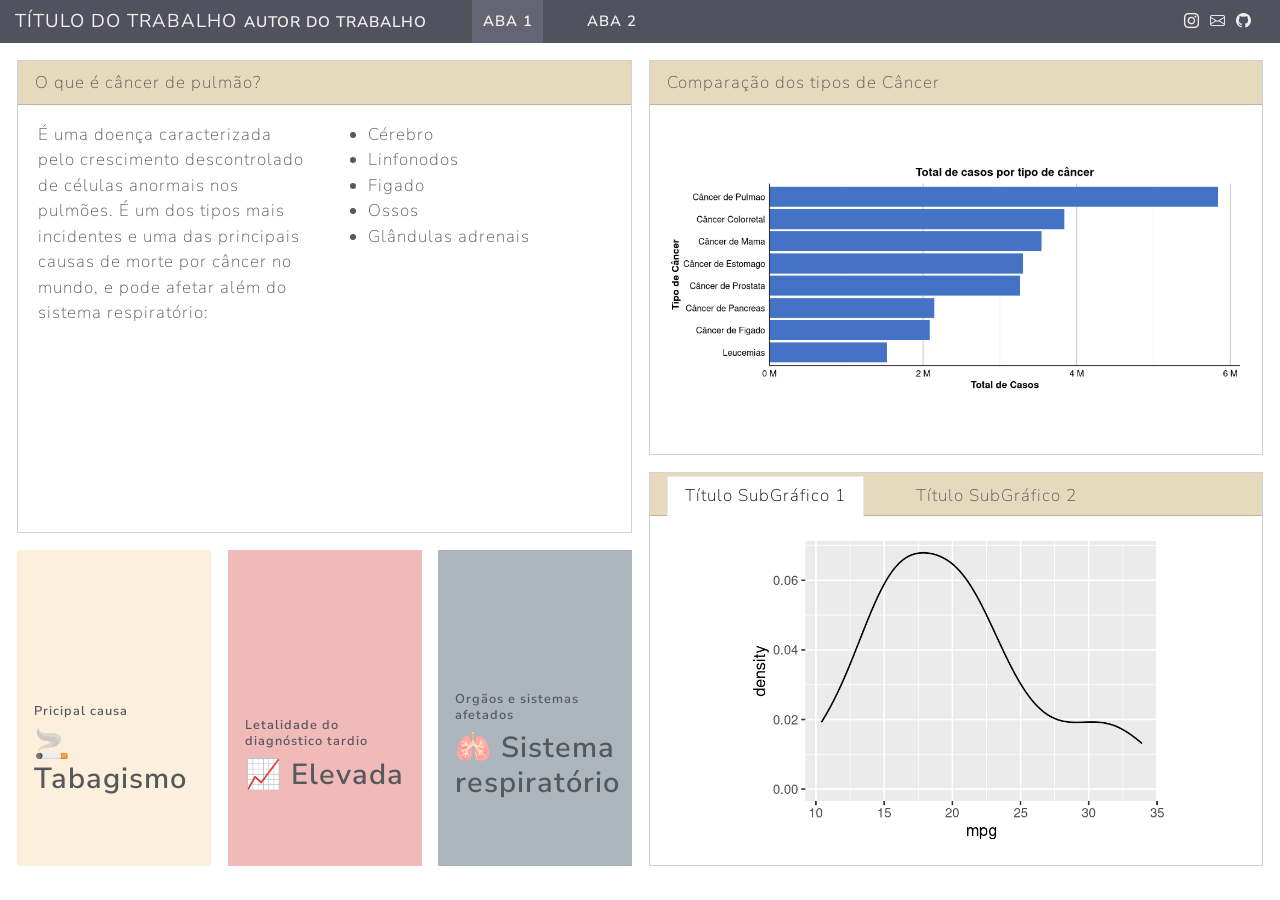
==== docs/Dashboard.html @ 7f53bde9 "new" ====
<!DOCTYPE html>
<html xmlns="http://www.w3.org/1999/xhtml" lang="en" xml:lang="en"><head>

<meta charset="utf-8">
<meta name="generator" content="quarto-1.8.26">

<meta name="viewport" content="width=device-width, initial-scale=1.0, user-scalable=yes">

<meta name="author" content="Autor do Trabalho">

<title>TÍTULO DO TRABALHO</title>
<style>
code{white-space: pre-wrap;}
span.smallcaps{font-variant: small-caps;}
div.columns{display: flex; gap: min(4vw, 1.5em);}
div.column{flex: auto; overflow-x: auto;}
div.hanging-indent{margin-left: 1.5em; text-indent: -1.5em;}
ul.task-list{list-style: none;}
ul.task-list li input[type="checkbox"] {
  width: 0.8em;
  margin: 0 0.8em 0.2em -1em; /* quarto-specific, see https://github.com/quarto-dev/quarto-cli/issues/4556 */ 
  vertical-align: middle;
}
</style>


<script src="Dashboard_files/libs/clipboard/clipboard.min.js"></script>
<script src="Dashboard_files/libs/quarto-html/quarto.js" type="module"></script>
<script src="Dashboard_files/libs/quarto-html/tabsets/tabsets.js" type="module"></script>
<script src="Dashboard_files/libs/quarto-html/axe/axe-check.js" type="module"></script>
<script src="Dashboard_files/libs/quarto-html/popper.min.js"></script>
<script src="Dashboard_files/libs/quarto-html/tippy.umd.min.js"></script>
<script src="Dashboard_files/libs/quarto-html/anchor.min.js"></script>
<link href="Dashboard_files/libs/quarto-html/tippy.css" rel="stylesheet">
<link href="Dashboard_files/libs/quarto-html/quarto-syntax-highlighting-587c61ba64f3a5504c4d52d930310e48.css" rel="stylesheet" class="quarto-color-scheme" id="quarto-text-highlighting-styles">
<link href="Dashboard_files/libs/quarto-html/quarto-syntax-highlighting-dark-b758ccaa5987ceb1b75504551e579abf.css" rel="stylesheet" class="quarto-color-scheme quarto-color-alternate" id="quarto-text-highlighting-styles">
<link href="Dashboard_files/libs/quarto-html/quarto-syntax-highlighting-587c61ba64f3a5504c4d52d930310e48.css" rel="stylesheet" class="quarto-color-scheme-extra" id="quarto-text-highlighting-styles">
<script src="Dashboard_files/libs/bootstrap/bootstrap.min.js"></script>
<link href="Dashboard_files/libs/bootstrap/bootstrap-icons.css" rel="stylesheet">
<link href="Dashboard_files/libs/bootstrap/bootstrap-d70d7eb7b8d989bee29fde8434beddd2.min.css" rel="stylesheet" append-hash="true" class="quarto-color-scheme" id="quarto-bootstrap" data-mode="light">
<link href="Dashboard_files/libs/bootstrap/bootstrap-dark-d70d7eb7b8d989bee29fde8434beddd2.min.css" rel="stylesheet" append-hash="true" class="quarto-color-scheme quarto-color-alternate" id="quarto-bootstrap" data-mode="light">
<link href="Dashboard_files/libs/bootstrap/bootstrap-d70d7eb7b8d989bee29fde8434beddd2.min.css" rel="stylesheet" append-hash="true" class="quarto-color-scheme-extra" id="quarto-bootstrap" data-mode="light">
<script src="Dashboard_files/libs/quarto-dashboard/quarto-dashboard.js"></script>
<script src="Dashboard_files/libs/quarto-dashboard/stickythead.js"></script>



<script src="Dashboard_files/libs/quarto-dashboard/web-components.js" type="module"></script>
<script src="Dashboard_files/libs/quarto-dashboard/components.js"></script>



<link rel="stylesheet" href="custom.css">
</head>

<body class="quarto-dashboard dashboard-fill dashboard-sidebar fullcontent quarto-light">

<header id="quarto-dashboard-header">
<nav class="navbar navbar-expand-md slim" data-bs-theme="dark">
  <div class="navbar-container container-fluid">
    <button class="navbar-toggler" type="button" data-bs-toggle="collapse" data-bs-target="#dashboard-collapse" aria-controls="dashboard-collapse" aria-expanded="false" aria-label="Toggle navigation">
      <span class="navbar-toggler-icon"></span>
    </button>    


    <div class="navbar-brand-container">


      <div class="navbar-title">
        <div class="navbar-title-text"><a href="#">TÍTULO DO TRABALHO</a></div>
        
        <div class="navbar-author">Autor do Trabalho</div>
      </div>
    </div>
<div id="dashboard-collapse" class="navbar-collapse collapse"><ul class="navbar-nav navbar-nav-scroll me-auto" role="tablist"><li class="nav-item" role="presentation"><a id="tab-aba-1" class="nav-link active" data-bs-toggle="tab" role="tab" data-bs-target="#aba-1" data-scrolling="false" href="#aba-1" aria-controls="aba-1" aria-selected="true"><span class="nav-link-text">ABA 1</span></a></li><li class="nav-item" role="presentation"><a id="tab-aba-2" class="nav-link" data-bs-toggle="tab" role="tab" data-bs-target="#aba-2" data-scrolling="false" href="#aba-2" aria-controls="aba-2" aria-selected="false"><span class="nav-link-text">ABA 2</span></a></li></ul><div class="quarto-dashboard-links"><a class="quarto-dashboard-link" href="https://instagram.com"><i class="bi bi-instagram"></i></a><a class="quarto-dashboard-link" href="mailto:guilhermev@id.uff.br"><i class="bi bi-envelope"></i></a><a class="quarto-dashboard-link" href="https://github.com/GuilhermeGETUFF"><i class="bi bi-github"></i></a></div></div></div>
</nav>
</header>
<div class="page-layout-custom quarto-dashboard-content bslib-gap-spacing html-fill-container bslib-page-fill quarto-dashboard-pages">  

<div class="bslib-grid-item html-fill-item tab-content bslib-grid" data-layout="fill" style="display: grid; grid-template-columns: minmax(3em, 1fr);
grid-auto-rows: minmax(0, 1fr);">
<div id="aba-1" class="dashboard-page tab-pane show active html-fill-item html-fill-container" data-orientation="columns" aria-labelledby="tab-aba-1">
<div class="html-fill-item html-fill-container bslib-grid" style="display: grid; grid-template-columns: minmax(3em, 50fr) minmax(3em, 50fr);
grid-auto-rows: minmax(0, 1fr);">
<div class="html-fill-item html-fill-container bslib-grid" style="display: grid; grid-template-rows: minmax(3em, 60fr) minmax(3em, 40fr); grid-auto-columns: minmax(0, 1fr);">
<div class="html-fill-item html-fill-container bslib-grid" style="display: grid; grid-template-columns: minmax(3em, 1fr);
grid-auto-rows: minmax(0, 1fr);">
<div class="card cell html-fill-item html-fill-container bslib-card" data-title="O que é câncer de pulmão?" data-bslib-card-init="" data-require-bs-caller="card()" data-full-screen="false">
<div class="card-header"><div class="card-title"><span style="display: inline">
O que é câncer de pulmão?
</span></div></div>
<div class="card-body html-fill-item html-fill-container">
<div class="cell quarto-layout-panel html-fill-item html-fill-container" title="O que é câncer de pulmão?" data-layout-ncol="2">
<div class="quarto-layout-row html-fill-item html-fill-container">
<div class="quarto-layout-cell html-fill-item html-fill-container" style="flex-basis: 50.0%;justify-content: flex-start;">
<p>É uma doença caracterizada pelo crescimento descontrolado de células anormais nos pulmões. É um dos tipos mais incidentes e uma das principais causas de morte por câncer no mundo, e pode afetar além do sistema respiratório:</p>
</div>
<div class="quarto-layout-cell html-fill-item html-fill-container" style="flex-basis: 50.0%;justify-content: flex-start;">
<ul>
<li>Cérebro</li>
<li>Linfonodos</li>
<li>Figado</li>
<li>Ossos</li>
<li>Glândulas adrenais</li>
</ul>
</div>
</div>
</div>
</div>
<bslib-tooltip placement="auto" bsoptions="[]" data-require-bs-version="5" data-require-bs-caller="tooltip()">
    <template>Expand</template>
    <span class="bslib-full-screen-enter badge rounded-pill">
        <svg xmlns="http://www.w3.org/2000/svg" viewbox="0 0 24 24" style="height:1em;width:1em;" aria-hidden="true" role="img"><path d="M20 5C20 4.4 19.6 4 19 4H13C12.4 4 12 3.6 12 3C12 2.4 12.4 2 13 2H21C21.6 2 22 2.4 22 3V11C22 11.6 21.6 12 21 12C20.4 12 20 11.6 20 11V5ZM4 19C4 19.6 4.4 20 5 20H11C11.6 20 12 20.4 12 21C12 21.6 11.6 22 11 22H3C2.4 22 2 21.6 2 21V13C2 12.4 2.4 12 3 12C3.6 12 4 12.4 4 13V19Z"></path></svg>
    </span>
</bslib-tooltip><script data-bslib-card-init="">bslib.Card.initializeAllCards();</script></div>
</div>
<div class="html-fill-item html-fill-container bslib-grid" style="display: grid; grid-template-columns: minmax(3em, 1fr) minmax(3em, 1fr) minmax(3em, 1fr);
grid-auto-rows: minmax(0, 1fr);">
<div class="card valuebox cell html-fill-item html-fill-container bslib-card bslib-value-box" data-bslib-card-init="" data-require-bs-caller="card()" style=" background: #fcefdc;">
<div class="card-body html-fill-item html-fill-container">
<div class="html-fill-item html-fill-container value-box-grid">
<div class="value-box-area">
<p class="value-box-title">
Pricipal causa
</p>
<p class="value-box-value">
🚬 Tabagismo
</p>
</div>
</div>
</div>
<script data-bslib-card-init="">bslib.Card.initializeAllCards();</script></div><div class="card valuebox cell html-fill-item html-fill-container bslib-card bslib-value-box" data-bslib-card-init="" data-require-bs-caller="card()" style=" background: #f0bab9;">
<div class="card-body html-fill-item html-fill-container">
<div class="html-fill-item html-fill-container value-box-grid">
<div class="value-box-area">
<p class="value-box-title">
Letalidade do diagnóstico tardio
</p>
<p class="value-box-value">
📈 Elevada
</p>
</div>
</div>
</div>
<script data-bslib-card-init="">bslib.Card.initializeAllCards();</script></div><div class="card valuebox cell html-fill-item html-fill-container bslib-card bslib-value-box" data-bslib-card-init="" data-require-bs-caller="card()" style=" background: #adb5bd;">
<div class="card-body html-fill-item html-fill-container">
<div class="html-fill-item html-fill-container value-box-grid">
<div class="value-box-area">
<p class="value-box-title">
Orgãos e sistemas afetados
</p>
<p class="value-box-value">
🫁 Sistema respiratório
</p>
</div>
</div>
</div>
<script data-bslib-card-init="">bslib.Card.initializeAllCards();</script></div>
</div>
</div><div class="html-fill-item html-fill-container bslib-grid" style="display: grid; grid-template-rows: minmax(3em, 50fr) minmax(3em, 50fr); grid-auto-columns: minmax(0, 1fr);">
<div class="html-fill-item html-fill-container bslib-grid" style="display: grid; grid-template-columns: minmax(3em, 1fr);
grid-auto-rows: minmax(0, 1fr);">
<div class="card cell html-fill-item html-fill-container bslib-card" data-title="Comparação dos tipos de Câncer" data-bslib-card-init="" data-require-bs-caller="card()" data-full-screen="false">
<div class="card-header"><div class="card-title"><span style="display: inline">
Comparação dos tipos de Câncer
</span></div></div>
<div class="card-body html-fill-item html-fill-container">
<div class="cell-output-display html-fill-item html-fill-container">
<img src="Dashboard_files/figure-html/unnamed-chunk-6-1.png" class="img-fluid quarto-figure quarto-figure-center quarto-dashboard-img-contain" style="width:100.0%">
</div>
</div>
<bslib-tooltip placement="auto" bsoptions="[]" data-require-bs-version="5" data-require-bs-caller="tooltip()">
    <template>Expand</template>
    <span class="bslib-full-screen-enter badge rounded-pill">
        <svg xmlns="http://www.w3.org/2000/svg" viewbox="0 0 24 24" style="height:1em;width:1em;" aria-hidden="true" role="img"><path d="M20 5C20 4.4 19.6 4 19 4H13C12.4 4 12 3.6 12 3C12 2.4 12.4 2 13 2H21C21.6 2 22 2.4 22 3V11C22 11.6 21.6 12 21 12C20.4 12 20 11.6 20 11V5ZM4 19C4 19.6 4.4 20 5 20H11C11.6 20 12 20.4 12 21C12 21.6 11.6 22 11 22H3C2.4 22 2 21.6 2 21V13C2 12.4 2.4 12 3 12C3.6 12 4 12.4 4 13V19Z"></path></svg>
    </span>
</bslib-tooltip><script data-bslib-card-init="">bslib.Card.initializeAllCards();</script></div>
</div>
<div class="card tabset html-fill-item html-fill-container bslib-card" data-bslib-card-init="" data-require-bs-caller="card()" data-full-screen="false">
<div class="card-header dashboard-card-no-title bslib-navs-card-title">

<ul class="nav nav-tabs card-header-tabs" role="tablist" data-tabsetid="card-tabset-6"><li class="nav-item" role="presentation"><a href="#card-tabset-6-1" role="tab" data-toggle="tab" data-bs-toggle="tab" data-value="Título SubGráfico 1" aria-selected="true" class="nav-link active">Título SubGráfico 1</a></li><li class="nav-item" role="presentation"><a href="#card-tabset-6-2" role="tab" data-toggle="tab" data-bs-toggle="tab" data-value="Título SubGráfico 2" aria-selected="false" class="nav-link">Título SubGráfico 2</a></li></ul></div>


<div class="tab-content html-fill-item html-fill-container" data-tabset-id="card-tabset-6"><div class="tab-pane active show html-fill-item html-fill-container" role="tabpanel" id="card-tabset-6-1"><div class="card-body html-fill-item html-fill-container" data-title="Título SubGráfico 1">
<div class="cell-output-display html-fill-item html-fill-container">
<img src="Dashboard_files/figure-html/unnamed-chunk-7-1.png" class="img-fluid quarto-dashboard-img-contain">
</div>
</div></div><div class="tab-pane html-fill-item html-fill-container" role="tabpanel" id="card-tabset-6-2"><div class="card-body html-fill-item html-fill-container" data-title="Título SubGráfico 2">
<div class="cell-output-display html-fill-item html-fill-container">
<img src="Dashboard_files/figure-html/unnamed-chunk-8-1.png" class="img-fluid quarto-dashboard-img-contain">
</div>
</div></div></div><bslib-tooltip placement="auto" bsoptions="[]" data-require-bs-version="5" data-require-bs-caller="tooltip()">
    <template>Expand</template>
    <span class="bslib-full-screen-enter badge rounded-pill">
        <svg xmlns="http://www.w3.org/2000/svg" viewbox="0 0 24 24" style="height:1em;width:1em;" aria-hidden="true" role="img"><path d="M20 5C20 4.4 19.6 4 19 4H13C12.4 4 12 3.6 12 3C12 2.4 12.4 2 13 2H21C21.6 2 22 2.4 22 3V11C22 11.6 21.6 12 21 12C20.4 12 20 11.6 20 11V5ZM4 19C4 19.6 4.4 20 5 20H11C11.6 20 12 20.4 12 21C12 21.6 11.6 22 11 22H3C2.4 22 2 21.6 2 21V13C2 12.4 2.4 12 3 12C3.6 12 4 12.4 4 13V19Z"></path></svg>
    </span>
</bslib-tooltip><script data-bslib-card-init="">bslib.Card.initializeAllCards();</script></div>
</div>
</div>
</div><div id="aba-2" class="dashboard-page tab-pane grid-skip html-fill-item html-fill-container dashboard-sidebar-container" data-orientation="columns" aria-labelledby="tab-aba-2">
<div class="bslib-sidebar-layout html-fill-item html-fill-container" data-bslib-sidebar-open="desktop" data-bslib-sidebar-init="true" style=" --bslib-sidebar-width: 30%" data-bslib-sidebar-border="false" data-bslib-sidebar-border-radius="false"><div class="main html-fill-container html-fill-item"><div class="sidebar-content html-fill-item html-fill-container">
<div class="html-fill-item html-fill-container bslib-grid" style="display: grid; grid-template-columns: minmax(3em, 35fr) minmax(3em, 35fr);
grid-auto-rows: minmax(0, 1fr);">
<div class="html-fill-item html-fill-container bslib-grid" style="display: grid; grid-template-rows: minmax(3em, 50fr) minmax(3em, 50fr); grid-auto-columns: minmax(0, 1fr);">
<div class="html-fill-item html-fill-container bslib-grid" style="display: grid; grid-template-columns: minmax(3em, 1fr);
grid-auto-rows: minmax(0, 1fr);">
<div class="card cell html-fill-item html-fill-container bslib-card" data-title="Título Gráfico 1" data-bslib-card-init="" data-require-bs-caller="card()" data-full-screen="false">
<div class="card-header"><div class="card-title html-fill-item html-fill-container"><span style="display: inline">
Título Gráfico 1
</span></div></div>
<div class="card-body html-fill-item html-fill-container">
<div class="cell-output-display html-fill-item html-fill-container">
<div class="shiny-plot-output html-fill-item html-fill-container" id="distPlot1" style="width:100%;height:400px;"></div>
</div>
</div>
<bslib-tooltip placement="auto" bsoptions="[]" data-require-bs-version="5" data-require-bs-caller="tooltip()">
    <template>Expand</template>
    <span class="bslib-full-screen-enter badge rounded-pill">
        <svg xmlns="http://www.w3.org/2000/svg" viewbox="0 0 24 24" style="height:1em;width:1em;" aria-hidden="true" role="img"><path d="M20 5C20 4.4 19.6 4 19 4H13C12.4 4 12 3.6 12 3C12 2.4 12.4 2 13 2H21C21.6 2 22 2.4 22 3V11C22 11.6 21.6 12 21 12C20.4 12 20 11.6 20 11V5ZM4 19C4 19.6 4.4 20 5 20H11C11.6 20 12 20.4 12 21C12 21.6 11.6 22 11 22H3C2.4 22 2 21.6 2 21V13C2 12.4 2.4 12 3 12C3.6 12 4 12.4 4 13V19Z"></path></svg>
    </span>
</bslib-tooltip><script data-bslib-card-init="">bslib.Card.initializeAllCards();</script></div>
</div>
<div class="html-fill-item html-fill-container bslib-grid" style="display: grid; grid-template-columns: minmax(3em, 1fr);
grid-auto-rows: minmax(0, 1fr);">
<div class="card cell html-fill-item html-fill-container bslib-card" data-title="Título Gráfico 2" data-bslib-card-init="" data-require-bs-caller="card()" data-full-screen="false">
<div class="card-header"><div class="card-title html-fill-item html-fill-container"><span style="display: inline">
Título Gráfico 2
</span></div></div>
<div class="card-body html-fill-item html-fill-container">
<div class="cell-output-display html-fill-item html-fill-container">
<div class="shiny-plot-output html-fill-item html-fill-container" id="distPlot2" style="width:100%;height:400px;"></div>
</div>
</div>
<bslib-tooltip placement="auto" bsoptions="[]" data-require-bs-version="5" data-require-bs-caller="tooltip()">
    <template>Expand</template>
    <span class="bslib-full-screen-enter badge rounded-pill">
        <svg xmlns="http://www.w3.org/2000/svg" viewbox="0 0 24 24" style="height:1em;width:1em;" aria-hidden="true" role="img"><path d="M20 5C20 4.4 19.6 4 19 4H13C12.4 4 12 3.6 12 3C12 2.4 12.4 2 13 2H21C21.6 2 22 2.4 22 3V11C22 11.6 21.6 12 21 12C20.4 12 20 11.6 20 11V5ZM4 19C4 19.6 4.4 20 5 20H11C11.6 20 12 20.4 12 21C12 21.6 11.6 22 11 22H3C2.4 22 2 21.6 2 21V13C2 12.4 2.4 12 3 12C3.6 12 4 12.4 4 13V19Z"></path></svg>
    </span>
</bslib-tooltip><script data-bslib-card-init="">bslib.Card.initializeAllCards();</script></div>
</div>
</div><div class="html-fill-item html-fill-container bslib-grid" style="display: grid; grid-template-rows: minmax(3em, 50fr) minmax(3em, 50fr); grid-auto-columns: minmax(0, 1fr);">
<div class="html-fill-item html-fill-container bslib-grid" style="display: grid; grid-template-columns: minmax(3em, 1fr);
grid-auto-rows: minmax(0, 1fr);">
<div class="card cell html-fill-item html-fill-container bslib-card" data-title="Título Gráfico 3" data-bslib-card-init="" data-require-bs-caller="card()" data-full-screen="false">
<div class="card-header"><div class="card-title html-fill-item html-fill-container"><span style="display: inline">
Título Gráfico 3
</span></div></div>
<div class="card-body html-fill-item html-fill-container">
<div class="cell-output-display html-fill-item html-fill-container">
<div class="shiny-plot-output html-fill-item html-fill-container" id="distPlot3" style="width:100%;height:400px;"></div>
</div>
</div>
<bslib-tooltip placement="auto" bsoptions="[]" data-require-bs-version="5" data-require-bs-caller="tooltip()">
    <template>Expand</template>
    <span class="bslib-full-screen-enter badge rounded-pill">
        <svg xmlns="http://www.w3.org/2000/svg" viewbox="0 0 24 24" style="height:1em;width:1em;" aria-hidden="true" role="img"><path d="M20 5C20 4.4 19.6 4 19 4H13C12.4 4 12 3.6 12 3C12 2.4 12.4 2 13 2H21C21.6 2 22 2.4 22 3V11C22 11.6 21.6 12 21 12C20.4 12 20 11.6 20 11V5ZM4 19C4 19.6 4.4 20 5 20H11C11.6 20 12 20.4 12 21C12 21.6 11.6 22 11 22H3C2.4 22 2 21.6 2 21V13C2 12.4 2.4 12 3 12C3.6 12 4 12.4 4 13V19Z"></path></svg>
    </span>
</bslib-tooltip><script data-bslib-card-init="">bslib.Card.initializeAllCards();</script></div>
</div>
<div class="html-fill-item html-fill-container bslib-grid" style="display: grid; grid-template-columns: minmax(3em, 1fr);
grid-auto-rows: minmax(0, 1fr);">
<div class="card cell html-fill-item html-fill-container bslib-card" data-title="Título Gráfico 4" data-bslib-card-init="" data-require-bs-caller="card()" data-full-screen="false">
<div class="card-header"><div class="card-title html-fill-item html-fill-container"><span style="display: inline">
Título Gráfico 4
</span></div></div>
<div class="card-body html-fill-item html-fill-container">
<div class="cell-output-display html-fill-item html-fill-container">
<div class="shiny-plot-output html-fill-item html-fill-container" id="distPlot4" style="width:100%;height:400px;"></div>
</div>
</div>
<bslib-tooltip placement="auto" bsoptions="[]" data-require-bs-version="5" data-require-bs-caller="tooltip()">
    <template>Expand</template>
    <span class="bslib-full-screen-enter badge rounded-pill">
        <svg xmlns="http://www.w3.org/2000/svg" viewbox="0 0 24 24" style="height:1em;width:1em;" aria-hidden="true" role="img"><path d="M20 5C20 4.4 19.6 4 19 4H13C12.4 4 12 3.6 12 3C12 2.4 12.4 2 13 2H21C21.6 2 22 2.4 22 3V11C22 11.6 21.6 12 21 12C20.4 12 20 11.6 20 11V5ZM4 19C4 19.6 4.4 20 5 20H11C11.6 20 12 20.4 12 21C12 21.6 11.6 22 11 22H3C2.4 22 2 21.6 2 21V13C2 12.4 2.4 12 3 12C3.6 12 4 12.4 4 13V19Z"></path></svg>
    </span>
</bslib-tooltip><script data-bslib-card-init="">bslib.Card.initializeAllCards();</script></div><div id="3ade8a4a-fb1d-4a6c-8409-ac45482d5fc9" class="hidden html-fill-item html-fill-container">

</div>
</div>
</div>
</div>
</div></div><aside id="bslib-sidebar-1" class="sidebar html-fill-container html-fill-item"><div class="html-fill-item html-fill-container">
<section id="escolha-os-parâmetros">
<div class="h3">
ESCOLHA

OS

PARÂMETROS
</div>
<div class="cell-output-display">
<div class="form-group shiny-input-container no-baseline">
<label class="control-label" id="barras-label" for="barras">Número de Barras do Histograma:</label>
<input class="js-range-slider" id="barras" data-skin="shiny" data-min="1" data-max="50" data-from="30" data-step="1" data-grid="true" data-grid-num="9.8" data-grid-snap="false" data-prettify-separator="," data-prettify-enabled="true" data-keyboard="true" data-data-type="number">
</div>
</div>
<div class="cell-output-display">
<div class="form-group shiny-input-container no-baseline">
<label class="control-label" id="alpha-label" for="alpha">Transparência da Densidade:</label>
<input class="js-range-slider" id="alpha" data-skin="shiny" data-min="0" data-max="1" data-from="0.8" data-step="0.1" data-grid="true" data-grid-num="10" data-grid-snap="false" data-prettify-separator="," data-prettify-enabled="true" data-keyboard="true" data-data-type="number">
</div>
</div>
<div class="cell-output-display no-overflow-x">
<div class="form-group shiny-input-container">
<label class="control-label" id="corBox-label" for="corBox">Cor do Boxplot:</label>
<div>
<select id="corBox" class="shiny-input-select"><option value="darkgray" selected="">darkgray</option>
<option value="steelblue">steelblue</option>
<option value="tomato">tomato</option>
<option value="forestgreen">forestgreen</option></select>
<script type="application/json" data-for="corBox" data-nonempty="">{"plugins":["selectize-plugin-a11y"]}</script>
</div>
</div>
</div>
<div class="cell-output-display">
<div class="form-group shiny-input-container">
<label class="control-label" id="sizeponto-label" for="sizeponto">Tamanho do Ponto :</label>
<input id="sizeponto" type="number" class="shiny-input-number form-control" value="2" data-update-on="change" min="1" max="5">
</div>
</div>
</section>
</div></aside>
<button class="collapse-toggle" type="button" title="Toggle sidebar" aria-expanded="true" aria-controls="bslib-sidebar-1">
    <svg xmlns="http://www.w3.org/2000/svg" viewbox="0 0 16 16" class="bi bi-chevron-left collapse-icon" style="fill:currentColor;" aria-hidden="true" role="img">
      <path fill-rule="evenodd" d="M11.354 1.646a.5.5 0 0 1 0 .708L5.707 8l5.647 5.646a.5.5 0 0 1-.708.708l-6-6a.5.5 0 0 1 0-.708l6-6a.5.5 0 0 1 .708 0z"></path>
    </svg>
</button>
<script data-bslib-sidebar-init="">
bslib.Sidebar.initCollapsibleAll()
</script>
</div>
</div>
</div>
<p>
<script type="application/shiny-prerendered" data-context="server-start">
# O comando context: setup é importantíssimo para que
# todos os pacotes funcionem perfeitamente no código todo
library(ggplot2)
library(shiny)
library(readxl)
library(dplyr)
library(scales)

dados <- read_excel("/home/aluno/Documentos/agatha - projeto 2/Projeto-II/docs/MortalidadeCancer.xlsx")

</script>
 
<script type="application/shiny-prerendered" data-context="server">
# Histograma
output$distPlot1 <- renderPlot({
  ggplot(faithful, aes(x = waiting)) +
    geom_histogram(
      bins = input$barras) +
    labs(x = "Waiting time (minutes)",
      y = "Frequência") 
})
# Densidade
output$distPlot2 <- renderPlot({
  ggplot(faithful, aes(x = waiting)) +
    geom_density(fill = "lightblue",
                 alpha = input$alpha) +
    labs(x = "Waiting time (minutes)",
      y = "Densidade") 
})
# Boxplot
output$distPlot3 <- renderPlot({
  ggplot(faithful, aes(y = waiting)) +
    geom_boxplot(fill = input$corBox) +
    labs(title = "Boxplot",
      y = "Waiting time (minutes)") 
})
# Dispersão
output$distPlot4 <- renderPlot({
  ggplot(faithful, aes(x = eruptions, y = waiting)) +
    geom_point( size= input$sizeponto  ) +
    labs(x = "Eruptions (minutes)",
      y = "Waiting time (minutes)") 
})
</script>
 
<script type="application/shiny-prerendered" data-context="server-extras">
ojs_define <- function(..., .session = shiny::getDefaultReactiveDomain()) {
  quos <- rlang::enquos(...)
  vars <- rlang::list2(...)
  nm <- names(vars)
  if (is.null(nm)) {
    nm <- rep_len("", length(vars))
  }
  mapply(
    function(q, nm, val) {
      # Infer name, if possible
      if (nm == "") {
        tryCatch(
          {
            nm <- rlang::as_name(q)
          },
          error = function(e) {
            code <- paste(collapse = "\n", deparse(rlang::f_rhs(q)))
            stop(
              "ojs_define() could not create a name for the argument: ",
              code
            )
          }
        )
      }
      .session$output[[nm]] <- val
      outputOptions(.session$output, nm, suspendWhenHidden = FALSE)
      .session$sendCustomMessage("ojs-export", list(name = nm))
      NULL
    },
    quos,
    nm,
    vars,
    SIMPLIFY = FALSE,
    USE.NAMES = FALSE
  )
  invisible()
}
</script>
</p>
<!--html_preserve-->
<script type="application/shiny-prerendered" data-context="dependencies">
{"type":"list","attributes":{},"value":[{"type":"list","attributes":{"names":{"type":"character","attributes":{},"value":["name","version","src","meta","script","stylesheet","head","attachment","package","all_files","pkgVersion"]},"class":{"type":"character","attributes":{},"value":["html_dependency"]}},"value":[{"type":"character","attributes":{},"value":["ionrangeslider-javascript"]},{"type":"character","attributes":{},"value":["2.3.1"]},{"type":"list","attributes":{"names":{"type":"character","attributes":{},"value":["file"]}},"value":[{"type":"character","attributes":{},"value":["www/shared/ionrangeslider"]}]},{"type":"NULL"},{"type":"character","attributes":{},"value":["js/ion.rangeSlider.min.js"]},{"type":"NULL"},{"type":"NULL"},{"type":"NULL"},{"type":"character","attributes":{},"value":["shiny"]},{"type":"logical","attributes":{},"value":[true]},{"type":"character","attributes":{},"value":["1.11.1"]}]},{"type":"list","attributes":{"names":{"type":"character","attributes":{},"value":["name","version","src","meta","script","stylesheet","head","attachment","package","all_files","pkgVersion"]},"class":{"type":"character","attributes":{},"value":["html_dependency"]}},"value":[{"type":"character","attributes":{},"value":["strftime"]},{"type":"character","attributes":{},"value":["0.9.2"]},{"type":"list","attributes":{"names":{"type":"character","attributes":{},"value":["file"]}},"value":[{"type":"character","attributes":{},"value":["www/shared/strftime"]}]},{"type":"NULL"},{"type":"character","attributes":{},"value":["strftime-min.js"]},{"type":"NULL"},{"type":"NULL"},{"type":"NULL"},{"type":"character","attributes":{},"value":["shiny"]},{"type":"logical","attributes":{},"value":[true]},{"type":"character","attributes":{},"value":["1.11.1"]}]},{"type":"list","attributes":{"names":{"type":"character","attributes":{},"value":["name","version","src","meta","script","stylesheet","head","attachment","package","all_files","pkgVersion"]},"class":{"type":"character","attributes":{},"value":["html_dependency"]}},"value":[{"type":"character","attributes":{},"value":["ionrangeslider-css"]},{"type":"character","attributes":{},"value":["2.3.1"]},{"type":"list","attributes":{"names":{"type":"character","attributes":{},"value":["file"]}},"value":[{"type":"character","attributes":{},"value":["www/shared/ionrangeslider"]}]},{"type":"NULL"},{"type":"NULL"},{"type":"character","attributes":{},"value":["css/ion.rangeSlider.css"]},{"type":"NULL"},{"type":"NULL"},{"type":"character","attributes":{},"value":["shiny"]},{"type":"logical","attributes":{},"value":[true]},{"type":"character","attributes":{},"value":["1.11.1"]}]},{"type":"list","attributes":{"names":{"type":"character","attributes":{},"value":["name","version","src","meta","script","stylesheet","head","attachment","package","all_files","pkgVersion"]},"class":{"type":"character","attributes":{},"value":["html_dependency"]}},"value":[{"type":"character","attributes":{},"value":["ionrangeslider-javascript"]},{"type":"character","attributes":{},"value":["2.3.1"]},{"type":"list","attributes":{"names":{"type":"character","attributes":{},"value":["file"]}},"value":[{"type":"character","attributes":{},"value":["www/shared/ionrangeslider"]}]},{"type":"NULL"},{"type":"character","attributes":{},"value":["js/ion.rangeSlider.min.js"]},{"type":"NULL"},{"type":"NULL"},{"type":"NULL"},{"type":"character","attributes":{},"value":["shiny"]},{"type":"logical","attributes":{},"value":[true]},{"type":"character","attributes":{},"value":["1.11.1"]}]},{"type":"list","attributes":{"names":{"type":"character","attributes":{},"value":["name","version","src","meta","script","stylesheet","head","attachment","package","all_files","pkgVersion"]},"class":{"type":"character","attributes":{},"value":["html_dependency"]}},"value":[{"type":"character","attributes":{},"value":["strftime"]},{"type":"character","attributes":{},"value":["0.9.2"]},{"type":"list","attributes":{"names":{"type":"character","attributes":{},"value":["file"]}},"value":[{"type":"character","attributes":{},"value":["www/shared/strftime"]}]},{"type":"NULL"},{"type":"character","attributes":{},"value":["strftime-min.js"]},{"type":"NULL"},{"type":"NULL"},{"type":"NULL"},{"type":"character","attributes":{},"value":["shiny"]},{"type":"logical","attributes":{},"value":[true]},{"type":"character","attributes":{},"value":["1.11.1"]}]},{"type":"list","attributes":{"names":{"type":"character","attributes":{},"value":["name","version","src","meta","script","stylesheet","head","attachment","package","all_files","pkgVersion"]},"class":{"type":"character","attributes":{},"value":["html_dependency"]}},"value":[{"type":"character","attributes":{},"value":["ionrangeslider-css"]},{"type":"character","attributes":{},"value":["2.3.1"]},{"type":"list","attributes":{"names":{"type":"character","attributes":{},"value":["file"]}},"value":[{"type":"character","attributes":{},"value":["www/shared/ionrangeslider"]}]},{"type":"NULL"},{"type":"NULL"},{"type":"character","attributes":{},"value":["css/ion.rangeSlider.css"]},{"type":"NULL"},{"type":"NULL"},{"type":"character","attributes":{},"value":["shiny"]},{"type":"logical","attributes":{},"value":[true]},{"type":"character","attributes":{},"value":["1.11.1"]}]},{"type":"list","attributes":{"names":{"type":"character","attributes":{},"value":["name","version","src","meta","script","stylesheet","head","attachment","package","all_files","pkgVersion"]},"class":{"type":"character","attributes":{},"value":["html_dependency"]}},"value":[{"type":"character","attributes":{},"value":["selectize"]},{"type":"character","attributes":{},"value":["0.15.2"]},{"type":"list","attributes":{"names":{"type":"character","attributes":{},"value":["file"]}},"value":[{"type":"character","attributes":{},"value":["www/shared/selectize"]}]},{"type":"NULL"},{"type":"character","attributes":{},"value":["js/selectize.min.js","accessibility/js/selectize-plugin-a11y.min.js"]},{"type":"character","attributes":{},"value":["css/selectize.bootstrap3.css"]},{"type":"NULL"},{"type":"NULL"},{"type":"character","attributes":{},"value":["shiny"]},{"type":"logical","attributes":{},"value":[true]},{"type":"character","attributes":{},"value":["1.11.1"]}]},{"type":"list","attributes":{"names":{"type":"character","attributes":{},"value":["name","version","src","meta","script","stylesheet","head","attachment","package","all_files","pkgVersion"]},"class":{"type":"character","attributes":{},"value":["html_dependency"]}},"value":[{"type":"character","attributes":{},"value":["htmltools-fill"]},{"type":"character","attributes":{},"value":["0.5.8.1"]},{"type":"list","attributes":{"names":{"type":"character","attributes":{},"value":["file"]}},"value":[{"type":"character","attributes":{},"value":["fill"]}]},{"type":"NULL"},{"type":"NULL"},{"type":"character","attributes":{},"value":["fill.css"]},{"type":"NULL"},{"type":"NULL"},{"type":"character","attributes":{},"value":["htmltools"]},{"type":"logical","attributes":{},"value":[true]},{"type":"character","attributes":{},"value":["0.5.8.1"]}]},{"type":"list","attributes":{"names":{"type":"character","attributes":{},"value":["name","version","src","meta","script","stylesheet","head","attachment","package","all_files","pkgVersion"]},"class":{"type":"character","attributes":{},"value":["html_dependency"]}},"value":[{"type":"character","attributes":{},"value":["htmltools-fill"]},{"type":"character","attributes":{},"value":["0.5.8.1"]},{"type":"list","attributes":{"names":{"type":"character","attributes":{},"value":["file"]}},"value":[{"type":"character","attributes":{},"value":["fill"]}]},{"type":"NULL"},{"type":"NULL"},{"type":"character","attributes":{},"value":["fill.css"]},{"type":"NULL"},{"type":"NULL"},{"type":"character","attributes":{},"value":["htmltools"]},{"type":"logical","attributes":{},"value":[true]},{"type":"character","attributes":{},"value":["0.5.8.1"]}]},{"type":"list","attributes":{"names":{"type":"character","attributes":{},"value":["name","version","src","meta","script","stylesheet","head","attachment","package","all_files","pkgVersion"]},"class":{"type":"character","attributes":{},"value":["html_dependency"]}},"value":[{"type":"character","attributes":{},"value":["htmltools-fill"]},{"type":"character","attributes":{},"value":["0.5.8.1"]},{"type":"list","attributes":{"names":{"type":"character","attributes":{},"value":["file"]}},"value":[{"type":"character","attributes":{},"value":["fill"]}]},{"type":"NULL"},{"type":"NULL"},{"type":"character","attributes":{},"value":["fill.css"]},{"type":"NULL"},{"type":"NULL"},{"type":"character","attributes":{},"value":["htmltools"]},{"type":"logical","attributes":{},"value":[true]},{"type":"character","attributes":{},"value":["0.5.8.1"]}]},{"type":"list","attributes":{"names":{"type":"character","attributes":{},"value":["name","version","src","meta","script","stylesheet","head","attachment","package","all_files","pkgVersion"]},"class":{"type":"character","attributes":{},"value":["html_dependency"]}},"value":[{"type":"character","attributes":{},"value":["htmltools-fill"]},{"type":"character","attributes":{},"value":["0.5.8.1"]},{"type":"list","attributes":{"names":{"type":"character","attributes":{},"value":["file"]}},"value":[{"type":"character","attributes":{},"value":["fill"]}]},{"type":"NULL"},{"type":"NULL"},{"type":"character","attributes":{},"value":["fill.css"]},{"type":"NULL"},{"type":"NULL"},{"type":"character","attributes":{},"value":["htmltools"]},{"type":"logical","attributes":{},"value":[true]},{"type":"character","attributes":{},"value":["0.5.8.1"]}]}]}
</script>
<!--/html_preserve-->
<!--html_preserve-->
<script type="application/shiny-prerendered" data-context="execution_dependencies">
{"type":"list","attributes":{"names":{"type":"character","attributes":{},"value":["packages"]}},"value":[{"type":"list","attributes":{"names":{"type":"character","attributes":{},"value":["packages","version"]},"class":{"type":"character","attributes":{},"value":["data.frame"]},"row.names":{"type":"integer","attributes":{},"value":[1,2,3,4,5,6,7,8,9,10,11,12,13,14,15,16,17,18,19,20,21,22,23,24,25,26,27,28,29,30,31,32,33,34,35,36,37,38,39,40,41,42,43,44,45,46,47,48,49,50,51,52,53,54,55,56,57,58,59,60]}},"value":[{"type":"character","attributes":{},"value":["base","bslib","cachem","cellranger","cli","compiler","datasets","dichromat","digest","dplyr","evaluate","fansi","farver","fastmap","generics","ggplot2","glue","graphics","grDevices","grid","gtable","htmltools","htmlwidgets","httpuv","jquerylib","jsonlite","knitr","labeling","later","lifecycle","magrittr","memoise","methods","mime","otel","pillar","pkgconfig","promises","R6","RColorBrewer","Rcpp","readxl","rlang","rmarkdown","rstudioapi","S7","sass","scales","shiny","stats","tibble","tidyselect","tools","utf8","utils","vctrs","withr","xfun","xtable","yaml"]},{"type":"character","attributes":{},"value":["4.5.1","0.9.0","1.1.0","1.1.0","3.6.5","4.5.1","4.5.1","2.0-0.1","0.6.34","1.2.0","0.23","1.0.6","2.1.2","1.2.0","0.1.3","4.0.1","1.8.0","4.5.1","4.5.1","4.5.1","0.3.6","0.5.8.1","1.6.4","1.6.14","0.1.4","1.8.8","1.45","0.4.3","1.3.2","1.0.5","2.0.4","2.0.1","4.5.1","0.12","0.2.0","1.9.0","2.0.3","1.5.0","2.6.1","1.1-3","1.1.0","1.4.5","1.1.7","2.25","0.15.0","0.2.1","0.4.10","1.4.0","1.11.1","4.5.1","3.2.1","1.2.1","4.5.1","1.2.4","4.5.1","0.7.2","3.0.2","0.53","1.8-4","2.3.8"]}]}]}
</script>
<!--/html_preserve-->


<script id="quarto-html-after-body" type="application/javascript">
  window.document.addEventListener("DOMContentLoaded", function (event) {
    const icon = "";
    const anchorJS = new window.AnchorJS();
    anchorJS.options = {
      placement: 'right',
      icon: icon
    };
    anchorJS.add('.anchored');
    const isCodeAnnotation = (el) => {
      for (const clz of el.classList) {
        if (clz.startsWith('code-annotation-')) {                     
          return true;
        }
      }
      return false;
    }
    const onCopySuccess = function(e) {
      // button target
      const button = e.trigger;
      // don't keep focus
      button.blur();
      // flash "checked"
      button.classList.add('code-copy-button-checked');
      var currentTitle = button.getAttribute("title");
      button.setAttribute("title", "Copied!");
      let tooltip;
      if (window.bootstrap) {
        button.setAttribute("data-bs-toggle", "tooltip");
        button.setAttribute("data-bs-placement", "left");
        button.setAttribute("data-bs-title", "Copied!");
        tooltip = new bootstrap.Tooltip(button, 
          { trigger: "manual", 
            customClass: "code-copy-button-tooltip",
            offset: [0, -8]});
        tooltip.show();    
      }
      setTimeout(function() {
        if (tooltip) {
          tooltip.hide();
          button.removeAttribute("data-bs-title");
          button.removeAttribute("data-bs-toggle");
          button.removeAttribute("data-bs-placement");
        }
        button.setAttribute("title", currentTitle);
        button.classList.remove('code-copy-button-checked');
      }, 1000);
      // clear code selection
      e.clearSelection();
    }
    const getTextToCopy = function(trigger) {
      const outerScaffold = trigger.parentElement.cloneNode(true);
      const codeEl = outerScaffold.querySelector('code');
      for (const childEl of codeEl.children) {
        if (isCodeAnnotation(childEl)) {
          childEl.remove();
        }
      }
      return codeEl.innerText;
    }
    const clipboard = new window.ClipboardJS('.code-copy-button:not([data-in-quarto-modal])', {
      text: getTextToCopy
    });
    clipboard.on('success', onCopySuccess);
    if (window.document.getElementById('quarto-embedded-source-code-modal')) {
      const clipboardModal = new window.ClipboardJS('.code-copy-button[data-in-quarto-modal]', {
        text: getTextToCopy,
        container: window.document.getElementById('quarto-embedded-source-code-modal')
      });
      clipboardModal.on('success', onCopySuccess);
    }
      var localhostRegex = new RegExp(/^(?:http|https):\/\/localhost\:?[0-9]*\//);
      var mailtoRegex = new RegExp(/^mailto:/);
        var filterRegex = new RegExp('/' + window.location.host + '/');
      var isInternal = (href) => {
          return filterRegex.test(href) || localhostRegex.test(href) || mailtoRegex.test(href);
      }
      // Inspect non-navigation links and adorn them if external
     var links = window.document.querySelectorAll('a[href]:not(.nav-link):not(.navbar-brand):not(.toc-action):not(.sidebar-link):not(.sidebar-item-toggle):not(.pagination-link):not(.no-external):not([aria-hidden]):not(.dropdown-item):not(.quarto-navigation-tool):not(.about-link)');
      for (var i=0; i<links.length; i++) {
        const link = links[i];
        if (!isInternal(link.href)) {
          // undo the damage that might have been done by quarto-nav.js in the case of
          // links that we want to consider external
          if (link.dataset.originalHref !== undefined) {
            link.href = link.dataset.originalHref;
          }
        }
      }
    function tippyHover(el, contentFn, onTriggerFn, onUntriggerFn) {
      const config = {
        allowHTML: true,
        maxWidth: 500,
        delay: 100,
        arrow: false,
        appendTo: function(el) {
            return el.parentElement;
        },
        interactive: true,
        interactiveBorder: 10,
        theme: 'quarto',
        placement: 'bottom-start',
      };
      if (contentFn) {
        config.content = contentFn;
      }
      if (onTriggerFn) {
        config.onTrigger = onTriggerFn;
      }
      if (onUntriggerFn) {
        config.onUntrigger = onUntriggerFn;
      }
      window.tippy(el, config); 
    }
    const noterefs = window.document.querySelectorAll('a[role="doc-noteref"]');
    for (var i=0; i<noterefs.length; i++) {
      const ref = noterefs[i];
      tippyHover(ref, function() {
        // use id or data attribute instead here
        let href = ref.getAttribute('data-footnote-href') || ref.getAttribute('href');
        try { href = new URL(href).hash; } catch {}
        const id = href.replace(/^#\/?/, "");
        const note = window.document.getElementById(id);
        if (note) {
          return note.innerHTML;
        } else {
          return "";
        }
      });
    }
    const xrefs = window.document.querySelectorAll('a.quarto-xref');
    const processXRef = (id, note) => {
      // Strip column container classes
      const stripColumnClz = (el) => {
        el.classList.remove("page-full", "page-columns");
        if (el.children) {
          for (const child of el.children) {
            stripColumnClz(child);
          }
        }
      }
      stripColumnClz(note)
      if (id === null || id.startsWith('sec-')) {
        // Special case sections, only their first couple elements
        const container = document.createElement("div");
        if (note.children && note.children.length > 2) {
          container.appendChild(note.children[0].cloneNode(true));
          for (let i = 1; i < note.children.length; i++) {
            const child = note.children[i];
            if (child.tagName === "P" && child.innerText === "") {
              continue;
            } else {
              container.appendChild(child.cloneNode(true));
              break;
            }
          }
          if (window.Quarto?.typesetMath) {
            window.Quarto.typesetMath(container);
          }
          return container.innerHTML
        } else {
          if (window.Quarto?.typesetMath) {
            window.Quarto.typesetMath(note);
          }
          return note.innerHTML;
        }
      } else {
        // Remove any anchor links if they are present
        const anchorLink = note.querySelector('a.anchorjs-link');
        if (anchorLink) {
          anchorLink.remove();
        }
        if (window.Quarto?.typesetMath) {
          window.Quarto.typesetMath(note);
        }
        if (note.classList.contains("callout")) {
          return note.outerHTML;
        } else {
          return note.innerHTML;
        }
      }
    }
    for (var i=0; i<xrefs.length; i++) {
      const xref = xrefs[i];
      tippyHover(xref, undefined, function(instance) {
        instance.disable();
        let url = xref.getAttribute('href');
        let hash = undefined; 
        if (url.startsWith('#')) {
          hash = url;
        } else {
          try { hash = new URL(url).hash; } catch {}
        }
        if (hash) {
          const id = hash.replace(/^#\/?/, "");
          const note = window.document.getElementById(id);
          if (note !== null) {
            try {
              const html = processXRef(id, note.cloneNode(true));
              instance.setContent(html);
            } finally {
              instance.enable();
              instance.show();
            }
          } else {
            // See if we can fetch this
            fetch(url.split('#')[0])
            .then(res => res.text())
            .then(html => {
              const parser = new DOMParser();
              const htmlDoc = parser.parseFromString(html, "text/html");
              const note = htmlDoc.getElementById(id);
              if (note !== null) {
                const html = processXRef(id, note);
                instance.setContent(html);
              } 
            }).finally(() => {
              instance.enable();
              instance.show();
            });
          }
        } else {
          // See if we can fetch a full url (with no hash to target)
          // This is a special case and we should probably do some content thinning / targeting
          fetch(url)
          .then(res => res.text())
          .then(html => {
            const parser = new DOMParser();
            const htmlDoc = parser.parseFromString(html, "text/html");
            const note = htmlDoc.querySelector('main.content');
            if (note !== null) {
              // This should only happen for chapter cross references
              // (since there is no id in the URL)
              // remove the first header
              if (note.children.length > 0 && note.children[0].tagName === "HEADER") {
                note.children[0].remove();
              }
              const html = processXRef(null, note);
              instance.setContent(html);
            } 
          }).finally(() => {
            instance.enable();
            instance.show();
          });
        }
      }, function(instance) {
      });
    }
        let selectedAnnoteEl;
        const selectorForAnnotation = ( cell, annotation) => {
          let cellAttr = 'data-code-cell="' + cell + '"';
          let lineAttr = 'data-code-annotation="' +  annotation + '"';
          const selector = 'span[' + cellAttr + '][' + lineAttr + ']';
          return selector;
        }
        const selectCodeLines = (annoteEl) => {
          const doc = window.document;
          const targetCell = annoteEl.getAttribute("data-target-cell");
          const targetAnnotation = annoteEl.getAttribute("data-target-annotation");
          const annoteSpan = window.document.querySelector(selectorForAnnotation(targetCell, targetAnnotation));
          const lines = annoteSpan.getAttribute("data-code-lines").split(",");
          const lineIds = lines.map((line) => {
            return targetCell + "-" + line;
          })
          let top = null;
          let height = null;
          let parent = null;
          if (lineIds.length > 0) {
              //compute the position of the single el (top and bottom and make a div)
              const el = window.document.getElementById(lineIds[0]);
              top = el.offsetTop;
              height = el.offsetHeight;
              parent = el.parentElement.parentElement;
            if (lineIds.length > 1) {
              const lastEl = window.document.getElementById(lineIds[lineIds.length - 1]);
              const bottom = lastEl.offsetTop + lastEl.offsetHeight;
              height = bottom - top;
            }
            if (top !== null && height !== null && parent !== null) {
              // cook up a div (if necessary) and position it 
              let div = window.document.getElementById("code-annotation-line-highlight");
              if (div === null) {
                div = window.document.createElement("div");
                div.setAttribute("id", "code-annotation-line-highlight");
                div.style.position = 'absolute';
                parent.appendChild(div);
              }
              div.style.top = top - 2 + "px";
              div.style.height = height + 4 + "px";
              div.style.left = 0;
              let gutterDiv = window.document.getElementById("code-annotation-line-highlight-gutter");
              if (gutterDiv === null) {
                gutterDiv = window.document.createElement("div");
                gutterDiv.setAttribute("id", "code-annotation-line-highlight-gutter");
                gutterDiv.style.position = 'absolute';
                const codeCell = window.document.getElementById(targetCell);
                const gutter = codeCell.querySelector('.code-annotation-gutter');
                gutter.appendChild(gutterDiv);
              }
              gutterDiv.style.top = top - 2 + "px";
              gutterDiv.style.height = height + 4 + "px";
            }
            selectedAnnoteEl = annoteEl;
          }
        };
        const unselectCodeLines = () => {
          const elementsIds = ["code-annotation-line-highlight", "code-annotation-line-highlight-gutter"];
          elementsIds.forEach((elId) => {
            const div = window.document.getElementById(elId);
            if (div) {
              div.remove();
            }
          });
          selectedAnnoteEl = undefined;
        };
          // Handle positioning of the toggle
      window.addEventListener(
        "resize",
        throttle(() => {
          elRect = undefined;
          if (selectedAnnoteEl) {
            selectCodeLines(selectedAnnoteEl);
          }
        }, 10)
      );
      function throttle(fn, ms) {
      let throttle = false;
      let timer;
        return (...args) => {
          if(!throttle) { // first call gets through
              fn.apply(this, args);
              throttle = true;
          } else { // all the others get throttled
              if(timer) clearTimeout(timer); // cancel #2
              timer = setTimeout(() => {
                fn.apply(this, args);
                timer = throttle = false;
              }, ms);
          }
        };
      }
        // Attach click handler to the DT
        const annoteDls = window.document.querySelectorAll('dt[data-target-cell]');
        for (const annoteDlNode of annoteDls) {
          annoteDlNode.addEventListener('click', (event) => {
            const clickedEl = event.target;
            if (clickedEl !== selectedAnnoteEl) {
              unselectCodeLines();
              const activeEl = window.document.querySelector('dt[data-target-cell].code-annotation-active');
              if (activeEl) {
                activeEl.classList.remove('code-annotation-active');
              }
              selectCodeLines(clickedEl);
              clickedEl.classList.add('code-annotation-active');
            } else {
              // Unselect the line
              unselectCodeLines();
              clickedEl.classList.remove('code-annotation-active');
            }
          });
        }
    const findCites = (el) => {
      const parentEl = el.parentElement;
      if (parentEl) {
        const cites = parentEl.dataset.cites;
        if (cites) {
          return {
            el,
            cites: cites.split(' ')
          };
        } else {
          return findCites(el.parentElement)
        }
      } else {
        return undefined;
      }
    };
    var bibliorefs = window.document.querySelectorAll('a[role="doc-biblioref"]');
    for (var i=0; i<bibliorefs.length; i++) {
      const ref = bibliorefs[i];
      const citeInfo = findCites(ref);
      if (citeInfo) {
        tippyHover(citeInfo.el, function() {
          var popup = window.document.createElement('div');
          citeInfo.cites.forEach(function(cite) {
            var citeDiv = window.document.createElement('div');
            citeDiv.classList.add('hanging-indent');
            citeDiv.classList.add('csl-entry');
            var biblioDiv = window.document.getElementById('ref-' + cite);
            if (biblioDiv) {
              citeDiv.innerHTML = biblioDiv.innerHTML;
            }
            popup.appendChild(citeDiv);
          });
          return popup.innerHTML;
        });
      }
    }
  });
  </script>
</div> <!-- /container fluid -->

<script type="application/javascript">
window.document.addEventListener("DOMContentLoaded", function (_event) {
  if (window.bslib.Card) {
    window.bslib.Card.initializeAllCards();
  }
}); 
</script>
  



</body></html>
---- docs/Dashboard_files/libs/quarto-html/tippy.css ----
.tippy-box[data-animation=fade][data-state=hidden]{opacity:0}[data-tippy-root]{max-width:calc(100vw - 10px)}.tippy-box{position:relative;background-color:#333;color:#fff;border-radius:4px;font-size:14px;line-height:1.4;white-space:normal;outline:0;transition-property:transform,visibility,opacity}.tippy-box[data-placement^=top]>.tippy-arrow{bottom:0}.tippy-box[data-placement^=top]>.tippy-arrow:before{bottom:-7px;left:0;border-width:8px 8px 0;border-top-color:initial;transform-origin:center top}.tippy-box[data-placement^=bottom]>.tippy-arrow{top:0}.tippy-box[data-placement^=bottom]>.tippy-arrow:before{top:-7px;left:0;border-width:0 8px 8px;border-bottom-color:initial;transform-origin:center bottom}.tippy-box[data-placement^=left]>.tippy-arrow{right:0}.tippy-box[data-placement^=left]>.tippy-arrow:before{border-width:8px 0 8px 8px;border-left-color:initial;right:-7px;transform-origin:center left}.tippy-box[data-placement^=right]>.tippy-arrow{left:0}.tippy-box[data-placement^=right]>.tippy-arrow:before{left:-7px;border-width:8px 8px 8px 0;border-right-color:initial;transform-origin:center right}.tippy-box[data-inertia][data-state=visible]{transition-timing-function:cubic-bezier(.54,1.5,.38,1.11)}.tippy-arrow{width:16px;height:16px;color:#333}.tippy-arrow:before{content:"";position:absolute;border-color:transparent;border-style:solid}.tippy-content{position:relative;padding:5px 9px;z-index:1}
---- docs/Dashboard_files/libs/quarto-html/quarto-syntax-highlighting-587c61ba64f3a5504c4d52d930310e48.css ----
/* quarto syntax highlight colors */
:root {
  --quarto-hl-ot-color: #003B4F;
  --quarto-hl-at-color: #657422;
  --quarto-hl-ss-color: #20794D;
  --quarto-hl-an-color: #5E5E5E;
  --quarto-hl-fu-color: #4758AB;
  --quarto-hl-st-color: #20794D;
  --quarto-hl-cf-color: #003B4F;
  --quarto-hl-op-color: #5E5E5E;
  --quarto-hl-er-color: #AD0000;
  --quarto-hl-bn-color: #AD0000;
  --quarto-hl-al-color: #AD0000;
  --quarto-hl-va-color: #111111;
  --quarto-hl-bu-color: inherit;
  --quarto-hl-ex-color: inherit;
  --quarto-hl-pp-color: #AD0000;
  --quarto-hl-in-color: #5E5E5E;
  --quarto-hl-vs-color: #20794D;
  --quarto-hl-wa-color: #5E5E5E;
  --quarto-hl-do-color: #5E5E5E;
  --quarto-hl-im-color: #00769E;
  --quarto-hl-ch-color: #20794D;
  --quarto-hl-dt-color: #AD0000;
  --quarto-hl-fl-color: #AD0000;
  --quarto-hl-co-color: #5E5E5E;
  --quarto-hl-cv-color: #5E5E5E;
  --quarto-hl-cn-color: #8f5902;
  --quarto-hl-sc-color: #5E5E5E;
  --quarto-hl-dv-color: #AD0000;
  --quarto-hl-kw-color: #003B4F;
}

/* other quarto variables */
:root {
  --quarto-font-monospace: SFMono-Regular, Menlo, Monaco, Consolas, "Liberation Mono", "Courier New", monospace;
}

/* syntax highlight based on Pandoc's rules */
pre > code.sourceCode > span {
  color: #003B4F;
}

code.sourceCode > span {
  color: #003B4F;
}

div.sourceCode,
div.sourceCode pre.sourceCode {
  color: #003B4F;
}

/* Normal */
code span {
  color: #003B4F;
}

/* Alert */
code span.al {
  color: #AD0000;
  font-style: inherit;
}

/* Annotation */
code span.an {
  color: #5E5E5E;
  font-style: inherit;
}

/* Attribute */
code span.at {
  color: #657422;
  font-style: inherit;
}

/* BaseN */
code span.bn {
  color: #AD0000;
  font-style: inherit;
}

/* BuiltIn */
code span.bu {
  font-style: inherit;
}

/* ControlFlow */
code span.cf {
  color: #003B4F;
  font-weight: bold;
  font-style: inherit;
}

/* Char */
code span.ch {
  color: #20794D;
  font-style: inherit;
}

/* Constant */
code span.cn {
  color: #8f5902;
  font-style: inherit;
}

/* Comment */
code span.co {
  color: #5E5E5E;
  font-style: inherit;
}

/* CommentVar */
code span.cv {
  color: #5E5E5E;
  font-style: italic;
}

/* Documentation */
code span.do {
  color: #5E5E5E;
  font-style: italic;
}

/* DataType */
code span.dt {
  color: #AD0000;
  font-style: inherit;
}

/* DecVal */
code span.dv {
  color: #AD0000;
  font-style: inherit;
}

/* Error */
code span.er {
  color: #AD0000;
  font-style: inherit;
}

/* Extension */
code span.ex {
  font-style: inherit;
}

/* Float */
code span.fl {
  color: #AD0000;
  font-style: inherit;
}

/* Function */
code span.fu {
  color: #4758AB;
  font-style: inherit;
}

/* Import */
code span.im {
  color: #00769E;
  font-style: inherit;
}

/* Information */
code span.in {
  color: #5E5E5E;
  font-style: inherit;
}

/* Keyword */
code span.kw {
  color: #003B4F;
  font-weight: bold;
  font-style: inherit;
}

/* Operator */
code span.op {
  color: #5E5E5E;
  font-style: inherit;
}

/* Other */
code span.ot {
  color: #003B4F;
  font-style: inherit;
}

/* Preprocessor */
code span.pp {
  color: #AD0000;
  font-style: inherit;
}

/* SpecialChar */
code span.sc {
  color: #5E5E5E;
  font-style: inherit;
}

/* SpecialString */
code span.ss {
  color: #20794D;
  font-style: inherit;
}

/* String */
code span.st {
  color: #20794D;
  font-style: inherit;
}

/* Variable */
code span.va {
  color: #111111;
  font-style: inherit;
}

/* VerbatimString */
code span.vs {
  color: #20794D;
  font-style: inherit;
}

/* Warning */
code span.wa {
  color: #5E5E5E;
  font-style: italic;
}

.prevent-inlining {
  content: "</";
}

/*# sourceMappingURL=2dce1cc6c82594539e1579de68416b47.css.map */
---- docs/Dashboard_files/libs/quarto-html/quarto-syntax-highlighting-dark-b758ccaa5987ceb1b75504551e579abf.css ----
/* quarto syntax highlight colors */
:root {
  --quarto-hl-al-color: #f07178;
  --quarto-hl-an-color: #d4d0ab;
  --quarto-hl-at-color: #00e0e0;
  --quarto-hl-bn-color: #d4d0ab;
  --quarto-hl-bu-color: #abe338;
  --quarto-hl-ch-color: #abe338;
  --quarto-hl-co-color: #f8f8f2;
  --quarto-hl-cv-color: #ffd700;
  --quarto-hl-cn-color: #ffd700;
  --quarto-hl-cf-color: #ffa07a;
  --quarto-hl-dt-color: #ffa07a;
  --quarto-hl-dv-color: #d4d0ab;
  --quarto-hl-do-color: #f8f8f2;
  --quarto-hl-er-color: #f07178;
  --quarto-hl-ex-color: #00e0e0;
  --quarto-hl-fl-color: #d4d0ab;
  --quarto-hl-fu-color: #ffa07a;
  --quarto-hl-im-color: #abe338;
  --quarto-hl-in-color: #d4d0ab;
  --quarto-hl-kw-color: #ffa07a;
  --quarto-hl-op-color: #ffa07a;
  --quarto-hl-ot-color: #00e0e0;
  --quarto-hl-pp-color: #dcc6e0;
  --quarto-hl-re-color: #00e0e0;
  --quarto-hl-sc-color: #abe338;
  --quarto-hl-ss-color: #abe338;
  --quarto-hl-st-color: #abe338;
  --quarto-hl-va-color: #00e0e0;
  --quarto-hl-vs-color: #abe338;
  --quarto-hl-wa-color: #dcc6e0;
}

/* other quarto variables */
:root {
  --quarto-font-monospace: SFMono-Regular, Menlo, Monaco, Consolas, "Liberation Mono", "Courier New", monospace;
}

/* syntax highlight based on Pandoc's rules */
pre > code.sourceCode > span {
  color: #f8f8f2;
}

code.sourceCode > span {
  color: #f8f8f2;
}

div.sourceCode,
div.sourceCode pre.sourceCode {
  color: #f8f8f2;
}

/* Normal */
code span {
  color: #f8f8f2;
}

/* Alert */
code span.al {
  color: #f07178;
}

/* Annotation */
code span.an {
  color: #d4d0ab;
}

/* Attribute */
code span.at {
  color: #00e0e0;
}

/* BaseN */
code span.bn {
  color: #d4d0ab;
}

/* BuiltIn */
code span.bu {
  color: #abe338;
}

/* ControlFlow */
code span.cf {
  font-weight: bold;
  color: #ffa07a;
}

/* Char */
code span.ch {
  color: #abe338;
}

/* Constant */
code span.cn {
  color: #ffd700;
}

/* Comment */
code span.co {
  font-style: italic;
  color: #f8f8f2;
}

/* CommentVar */
code span.cv {
  color: #ffd700;
}

/* Documentation */
code span.do {
  color: #f8f8f2;
}

/* DataType */
code span.dt {
  color: #ffa07a;
}

/* DecVal */
code span.dv {
  color: #d4d0ab;
}

/* Error */
code span.er {
  color: #f07178;
  text-decoration: underline;
}

/* Extension */
code span.ex {
  font-weight: bold;
  color: #00e0e0;
}

/* Float */
code span.fl {
  color: #d4d0ab;
}

/* Function */
code span.fu {
  color: #ffa07a;
}

/* Import */
code span.im {
  color: #abe338;
}

/* Information */
code span.in {
  color: #d4d0ab;
}

/* Keyword */
code span.kw {
  font-weight: bold;
  color: #ffa07a;
}

/* Operator */
code span.op {
  color: #ffa07a;
}

/* Other */
code span.ot {
  color: #00e0e0;
}

/* Preprocessor */
code span.pp {
  color: #dcc6e0;
}

/* RegionMarker */
code span.re {
  background-color: #f8f8f2;
  color: #00e0e0;
}

/* SpecialChar */
code span.sc {
  color: #abe338;
}

/* SpecialString */
code span.ss {
  color: #abe338;
}

/* String */
code span.st {
  color: #abe338;
}

/* Variable */
code span.va {
  color: #00e0e0;
}

/* VerbatimString */
code span.vs {
  color: #abe338;
}

/* Warning */
code span.wa {
  color: #dcc6e0;
}

.prevent-inlining {
  content: "</";
}

/*# sourceMappingURL=6c091f0476edacc1e88d089996040f32.css.map */
---- docs/Dashboard_files/libs/quarto-html/quarto-syntax-highlighting-587c61ba64f3a5504c4d52d930310e48.css ----
/* quarto syntax highlight colors */
:root {
  --quarto-hl-ot-color: #003B4F;
  --quarto-hl-at-color: #657422;
  --quarto-hl-ss-color: #20794D;
  --quarto-hl-an-color: #5E5E5E;
  --quarto-hl-fu-color: #4758AB;
  --quarto-hl-st-color: #20794D;
  --quarto-hl-cf-color: #003B4F;
  --quarto-hl-op-color: #5E5E5E;
  --quarto-hl-er-color: #AD0000;
  --quarto-hl-bn-color: #AD0000;
  --quarto-hl-al-color: #AD0000;
  --quarto-hl-va-color: #111111;
  --quarto-hl-bu-color: inherit;
  --quarto-hl-ex-color: inherit;
  --quarto-hl-pp-color: #AD0000;
  --quarto-hl-in-color: #5E5E5E;
  --quarto-hl-vs-color: #20794D;
  --quarto-hl-wa-color: #5E5E5E;
  --quarto-hl-do-color: #5E5E5E;
  --quarto-hl-im-color: #00769E;
  --quarto-hl-ch-color: #20794D;
  --quarto-hl-dt-color: #AD0000;
  --quarto-hl-fl-color: #AD0000;
  --quarto-hl-co-color: #5E5E5E;
  --quarto-hl-cv-color: #5E5E5E;
  --quarto-hl-cn-color: #8f5902;
  --quarto-hl-sc-color: #5E5E5E;
  --quarto-hl-dv-color: #AD0000;
  --quarto-hl-kw-color: #003B4F;
}

/* other quarto variables */
:root {
  --quarto-font-monospace: SFMono-Regular, Menlo, Monaco, Consolas, "Liberation Mono", "Courier New", monospace;
}

/* syntax highlight based on Pandoc's rules */
pre > code.sourceCode > span {
  color: #003B4F;
}

code.sourceCode > span {
  color: #003B4F;
}

div.sourceCode,
div.sourceCode pre.sourceCode {
  color: #003B4F;
}

/* Normal */
code span {
  color: #003B4F;
}

/* Alert */
code span.al {
  color: #AD0000;
  font-style: inherit;
}

/* Annotation */
code span.an {
  color: #5E5E5E;
  font-style: inherit;
}

/* Attribute */
code span.at {
  color: #657422;
  font-style: inherit;
}

/* BaseN */
code span.bn {
  color: #AD0000;
  font-style: inherit;
}

/* BuiltIn */
code span.bu {
  font-style: inherit;
}

/* ControlFlow */
code span.cf {
  color: #003B4F;
  font-weight: bold;
  font-style: inherit;
}

/* Char */
code span.ch {
  color: #20794D;
  font-style: inherit;
}

/* Constant */
code span.cn {
  color: #8f5902;
  font-style: inherit;
}

/* Comment */
code span.co {
  color: #5E5E5E;
  font-style: inherit;
}

/* CommentVar */
code span.cv {
  color: #5E5E5E;
  font-style: italic;
}

/* Documentation */
code span.do {
  color: #5E5E5E;
  font-style: italic;
}

/* DataType */
code span.dt {
  color: #AD0000;
  font-style: inherit;
}

/* DecVal */
code span.dv {
  color: #AD0000;
  font-style: inherit;
}

/* Error */
code span.er {
  color: #AD0000;
  font-style: inherit;
}

/* Extension */
code span.ex {
  font-style: inherit;
}

/* Float */
code span.fl {
  color: #AD0000;
  font-style: inherit;
}

/* Function */
code span.fu {
  color: #4758AB;
  font-style: inherit;
}

/* Import */
code span.im {
  color: #00769E;
  font-style: inherit;
}

/* Information */
code span.in {
  color: #5E5E5E;
  font-style: inherit;
}

/* Keyword */
code span.kw {
  color: #003B4F;
  font-weight: bold;
  font-style: inherit;
}

/* Operator */
code span.op {
  color: #5E5E5E;
  font-style: inherit;
}

/* Other */
code span.ot {
  color: #003B4F;
  font-style: inherit;
}

/* Preprocessor */
code span.pp {
  color: #AD0000;
  font-style: inherit;
}

/* SpecialChar */
code span.sc {
  color: #5E5E5E;
  font-style: inherit;
}

/* SpecialString */
code span.ss {
  color: #20794D;
  font-style: inherit;
}

/* String */
code span.st {
  color: #20794D;
  font-style: inherit;
}

/* Variable */
code span.va {
  color: #111111;
  font-style: inherit;
}

/* VerbatimString */
code span.vs {
  color: #20794D;
  font-style: inherit;
}

/* Warning */
code span.wa {
  color: #5E5E5E;
  font-style: italic;
}

.prevent-inlining {
  content: "</";
}

/*# sourceMappingURL=2dce1cc6c82594539e1579de68416b47.css.map */
---- docs/custom.css ----
/* ===== Base ===== */

.reveal {
  font-family: "Inter", "Segoe UI", Arial, sans-serif;
  font-size: 30px;
  background-color: #e8e3dd;
  color: #000000;
}

.reveal .slides section li{
    text-align: justify;
}

.reveal .slides {
  text-align: justify;
}

/* ===== Títulos ===== */
.reveal h1 {
  font-size: 3.3em;
  font-weight: 800;
  color: #726b5f;
}

.reveal h2 {
  font-size: 1.7em;
  font-weight: 700;
  color: #336699;
}

.reveal h3 {
  font-size: 1.3em;
  font-weight: 600;
  color: #336699;
}


/* ===== Slide de título ===== */
.reveal .title-slide {
  background: linear-gradient(
    135deg,
    #726b5f
  );
  color: #336699;
}

.reveal .title-slide h1,
.reveal .title-slide h2,
.reveal .title-slide p {
  color: white;
}

/* ===== Texto ===== */
.reveal p,
.reveal li {
  line-height: 1.45;
}

/* ===== Listas ===== */
.reveal ul li::marker {
  color: #2563eb;
}

/* ===== Caixas coloridas ===== */
.box-blue {
  border-left: 8px solid #2563eb;
  background: #eff6ff;
  padding: 0.7em;
  border-radius: 8px;
  box-shadow: 0 4px 12px rgba(0,0,0,0.08);
}

.box-brown {
  border-left: 8px solid #644117;
  background: #cdbbab;
  padding: 0.7em;
  border-radius: 8px;
  box-shadow: 0 4px 12px rgba(0,0,0,0.08);
}

.box-gray {
  border-left: 8px solid #dcdcdc;
  background: #f9f9f9;
  padding: 0.7em;
  border-radius: 8px;
  box-shadow: 0 4px 12px rgba(0,0,0,0.08);
}

.box-purple {
  border-left: 8px solid #7c3aed;
  background: #f5f3ff;
  padding: 0.7em;
  border-radius: 8px;
  box-shadow: 0 4px 12px rgba(0,0,0,0.08);
}

.box-green {
  border-left: 8px solid #059669;
  background: #ecfdf5;
  padding: 0.7em;
  border-radius: 8px;
  box-shadow: 0 4px 12px rgba(0,0,0,0.08);
}

.box-orange {
  border-left: 8px solid #ea580c;
  background: #fff7ed;
  padding: 0.7em;
  border-radius: 8px;
  box-shadow: 0 4px 12px rgba(0,0,0,0.08);
}

/* ===== Destaques ===== */
.highlight-blue {
  color: #2563eb;
  font-weight: 700;
}

.highlight-purple {
  color: #7c3aed;
  font-weight: 700;
}

.highlight-green {
  color: #059669;
  font-weight: 700;
}

.highlight-orange {
  color: #ea580c;
  font-weight: 700;
}

/* ===== Código ===== */
.reveal pre code {
  font-size: 0.78em;
  background: #020617;
  color: #e5e7eb;
  border-radius: 10px;
  padding: 1em;
}

/* ===== Rodapé ===== */
.reveal .footer {
  font-size: 0.5em;
  color: #64748b;
}

.tabela-scroll {
  max-height: 480px; 
  overflow-y: auto;
  border: 1px solid #ddd;
  background-color: #ffffff;
  padding: 10px;
  border-radius: 8px;
  margin-top: 10px;
}

.tabela-scroll table {
  font-size: 0.75em !important;
  width: 100%;
}

.reveal .slides section {
  padding-top: 10px !important;
}
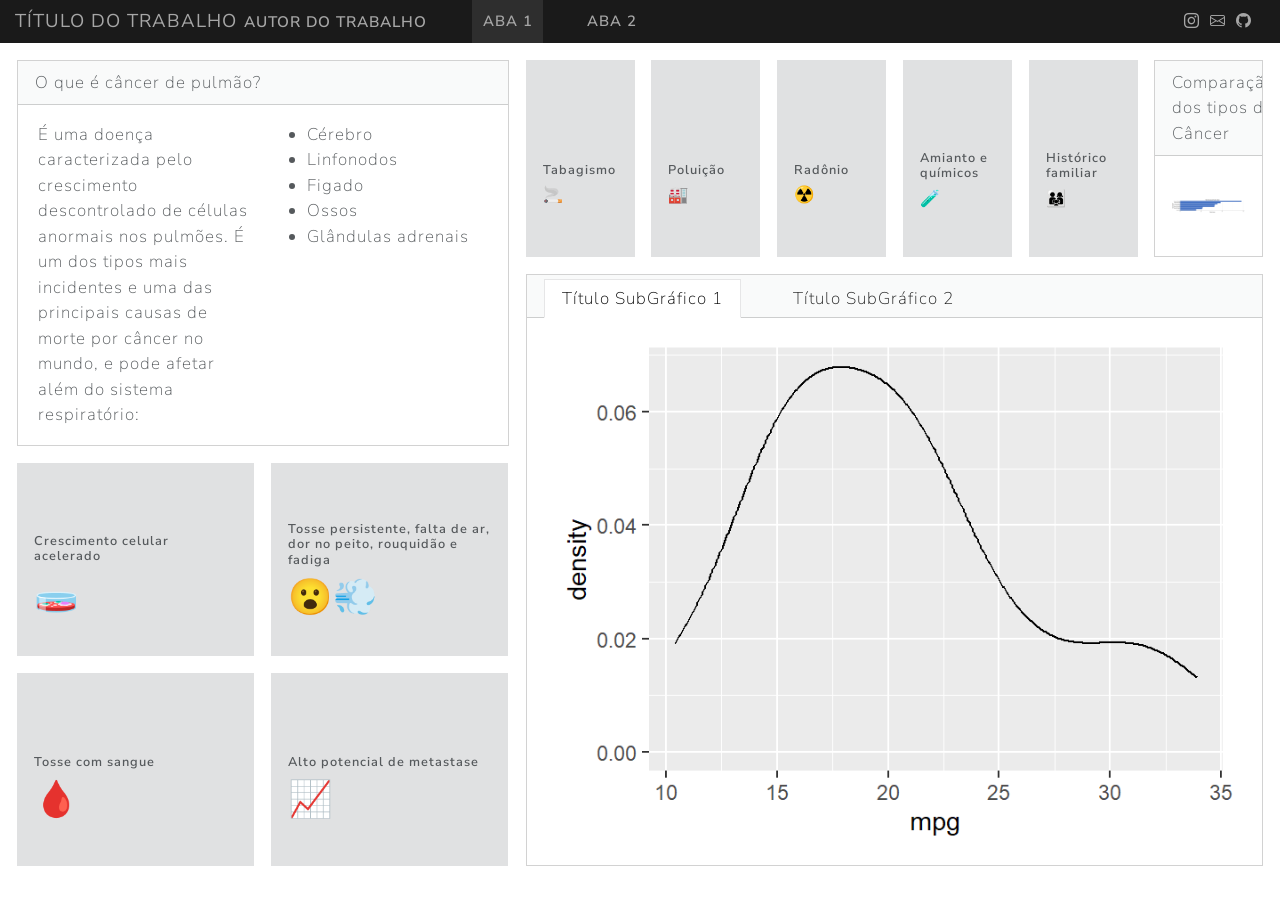
==== commit d4af42f9: "new" ====
--- a/docs/Dashboard.html
+++ b/docs/Dashboard.html
@@ -2,7 +2,7 @@
 <html xmlns="http://www.w3.org/1999/xhtml" lang="en" xml:lang="en"><head>
 
 <meta charset="utf-8">
-<meta name="generator" content="quarto-1.8.26">
+<meta name="generator" content="quarto-1.9.36">
 
 <meta name="viewport" content="width=device-width, initial-scale=1.0, user-scalable=yes">
 
@@ -10,6 +10,9 @@
 
 <title>TÍTULO DO TRABALHO</title>
 <style>
+/* Default styles provided by pandoc.
+** See https://pandoc.org/MANUAL.html#variables-for-html for config info.
+*/
 code{white-space: pre-wrap;}
 span.smallcaps{font-variant: small-caps;}
 div.columns{display: flex; gap: min(4vw, 1.5em);}
@@ -27,19 +30,18 @@
 <script src="Dashboard_files/libs/clipboard/clipboard.min.js"></script>
 <script src="Dashboard_files/libs/quarto-html/quarto.js" type="module"></script>
 <script src="Dashboard_files/libs/quarto-html/tabsets/tabsets.js" type="module"></script>
-<script src="Dashboard_files/libs/quarto-html/axe/axe-check.js" type="module"></script>
 <script src="Dashboard_files/libs/quarto-html/popper.min.js"></script>
 <script src="Dashboard_files/libs/quarto-html/tippy.umd.min.js"></script>
 <script src="Dashboard_files/libs/quarto-html/anchor.min.js"></script>
 <link href="Dashboard_files/libs/quarto-html/tippy.css" rel="stylesheet">
-<link href="Dashboard_files/libs/quarto-html/quarto-syntax-highlighting-587c61ba64f3a5504c4d52d930310e48.css" rel="stylesheet" class="quarto-color-scheme" id="quarto-text-highlighting-styles">
-<link href="Dashboard_files/libs/quarto-html/quarto-syntax-highlighting-dark-b758ccaa5987ceb1b75504551e579abf.css" rel="stylesheet" class="quarto-color-scheme quarto-color-alternate" id="quarto-text-highlighting-styles">
-<link href="Dashboard_files/libs/quarto-html/quarto-syntax-highlighting-587c61ba64f3a5504c4d52d930310e48.css" rel="stylesheet" class="quarto-color-scheme-extra" id="quarto-text-highlighting-styles">
+<link href="Dashboard_files/libs/quarto-html/quarto-syntax-highlighting-845c23b38eaddc0f92fda52bfe77a8c8.css" rel="stylesheet" class="quarto-color-scheme" id="quarto-text-highlighting-styles">
+<link href="Dashboard_files/libs/quarto-html/quarto-syntax-highlighting-dark-f418161beb48e0141c760e455f12af2c.css" rel="stylesheet" class="quarto-color-scheme quarto-color-alternate" id="quarto-text-highlighting-styles">
+<link href="Dashboard_files/libs/quarto-html/quarto-syntax-highlighting-845c23b38eaddc0f92fda52bfe77a8c8.css" rel="stylesheet" class="quarto-color-scheme-extra" id="quarto-text-highlighting-styles">
 <script src="Dashboard_files/libs/bootstrap/bootstrap.min.js"></script>
 <link href="Dashboard_files/libs/bootstrap/bootstrap-icons.css" rel="stylesheet">
-<link href="Dashboard_files/libs/bootstrap/bootstrap-d70d7eb7b8d989bee29fde8434beddd2.min.css" rel="stylesheet" append-hash="true" class="quarto-color-scheme" id="quarto-bootstrap" data-mode="light">
-<link href="Dashboard_files/libs/bootstrap/bootstrap-dark-d70d7eb7b8d989bee29fde8434beddd2.min.css" rel="stylesheet" append-hash="true" class="quarto-color-scheme quarto-color-alternate" id="quarto-bootstrap" data-mode="light">
-<link href="Dashboard_files/libs/bootstrap/bootstrap-d70d7eb7b8d989bee29fde8434beddd2.min.css" rel="stylesheet" append-hash="true" class="quarto-color-scheme-extra" id="quarto-bootstrap" data-mode="light">
+<link href="Dashboard_files/libs/bootstrap/bootstrap-7d27735ea06643a8c2a0d9ee0dcd2c6a.min.css" rel="stylesheet" append-hash="true" class="quarto-color-scheme" id="quarto-bootstrap" data-mode="light">
+<link href="Dashboard_files/libs/bootstrap/bootstrap-dark-7d27735ea06643a8c2a0d9ee0dcd2c6a.min.css" rel="stylesheet" append-hash="true" class="quarto-color-scheme quarto-color-alternate" id="quarto-bootstrap" data-mode="light">
+<link href="Dashboard_files/libs/bootstrap/bootstrap-7d27735ea06643a8c2a0d9ee0dcd2c6a.min.css" rel="stylesheet" append-hash="true" class="quarto-color-scheme-extra" id="quarto-bootstrap" data-mode="light">
 <script src="Dashboard_files/libs/quarto-dashboard/quarto-dashboard.js"></script>
 <script src="Dashboard_files/libs/quarto-dashboard/stickythead.js"></script>
 
@@ -80,9 +82,9 @@
 <div class="bslib-grid-item html-fill-item tab-content bslib-grid" data-layout="fill" style="display: grid; grid-template-columns: minmax(3em, 1fr);
 grid-auto-rows: minmax(0, 1fr);">
 <div id="aba-1" class="dashboard-page tab-pane show active html-fill-item html-fill-container" data-orientation="columns" aria-labelledby="tab-aba-1">
-<div class="html-fill-item html-fill-container bslib-grid" style="display: grid; grid-template-columns: minmax(3em, 50fr) minmax(3em, 50fr);
-grid-auto-rows: minmax(0, 1fr);">
-<div class="html-fill-item html-fill-container bslib-grid" style="display: grid; grid-template-rows: minmax(3em, 60fr) minmax(3em, 40fr); grid-auto-columns: minmax(0, 1fr);">
+<div class="html-fill-item html-fill-container bslib-grid" style="display: grid; grid-template-columns: minmax(3em, 40fr) minmax(3em, 60fr);
+grid-auto-rows: minmax(0, 1fr);">
+<div class="html-fill-item html-fill-container bslib-grid" style="display: grid; grid-template-rows: minmax(3em, 50fr) minmax(3em, 25fr) minmax(3em, 25fr); grid-auto-columns: minmax(0, 1fr);">
 <div class="html-fill-item html-fill-container bslib-grid" style="display: grid; grid-template-columns: minmax(3em, 1fr);
 grid-auto-rows: minmax(0, 1fr);">
 <div class="card cell html-fill-item html-fill-container bslib-card" data-title="O que é câncer de pulmão?" data-bslib-card-init="" data-require-bs-caller="card()" data-full-screen="false">
@@ -114,59 +116,141 @@
     </span>
 </bslib-tooltip><script data-bslib-card-init="">bslib.Card.initializeAllCards();</script></div>
 </div>
-<div class="html-fill-item html-fill-container bslib-grid" style="display: grid; grid-template-columns: minmax(3em, 1fr) minmax(3em, 1fr) minmax(3em, 1fr);
-grid-auto-rows: minmax(0, 1fr);">
-<div class="card valuebox cell html-fill-item html-fill-container bslib-card bslib-value-box" data-bslib-card-init="" data-require-bs-caller="card()" style=" background: #fcefdc;">
+<div class="html-fill-item html-fill-container bslib-grid" style="display: grid; grid-template-columns: minmax(3em, 1fr) minmax(3em, 1fr);
+grid-auto-rows: minmax(0, 1fr);">
+<div class="card valuebox cell html-fill-item html-fill-container bslib-card bslib-value-box" data-bslib-card-init="" data-require-bs-caller="card()" style=" background: #e0e1e2;">
 <div class="card-body html-fill-item html-fill-container">
 <div class="html-fill-item html-fill-container value-box-grid">
 <div class="value-box-area">
 <p class="value-box-title">
-Pricipal causa
+Crescimento celular acelerado
 </p>
 <p class="value-box-value">
-🚬 Tabagismo
-</p>
-</div>
-</div>
-</div>
-<script data-bslib-card-init="">bslib.Card.initializeAllCards();</script></div><div class="card valuebox cell html-fill-item html-fill-container bslib-card bslib-value-box" data-bslib-card-init="" data-require-bs-caller="card()" style=" background: #f0bab9;">
+🧫
+</p>
+</div>
+</div>
+</div>
+<script data-bslib-card-init="">bslib.Card.initializeAllCards();</script></div><div class="card valuebox cell html-fill-item html-fill-container bslib-card bslib-value-box" data-bslib-card-init="" data-require-bs-caller="card()" style=" background: #e0e1e2;">
 <div class="card-body html-fill-item html-fill-container">
 <div class="html-fill-item html-fill-container value-box-grid">
 <div class="value-box-area">
 <p class="value-box-title">
-Letalidade do diagnóstico tardio
+Tosse persistente, falta de ar, dor no peito, rouquidão e fadiga
 </p>
 <p class="value-box-value">
-📈 Elevada
-</p>
-</div>
-</div>
-</div>
-<script data-bslib-card-init="">bslib.Card.initializeAllCards();</script></div><div class="card valuebox cell html-fill-item html-fill-container bslib-card bslib-value-box" data-bslib-card-init="" data-require-bs-caller="card()" style=" background: #adb5bd;">
+😮💨
+</p>
+</div>
+</div>
+</div>
+<script data-bslib-card-init="">bslib.Card.initializeAllCards();</script></div>
+</div>
+<div class="html-fill-item html-fill-container bslib-grid" style="display: grid; grid-template-columns: minmax(3em, 1fr) minmax(3em, 1fr);
+grid-auto-rows: minmax(0, 1fr);">
+<div class="card valuebox cell html-fill-item html-fill-container bslib-card bslib-value-box" data-bslib-card-init="" data-require-bs-caller="card()" style=" background: #e0e1e2;">
 <div class="card-body html-fill-item html-fill-container">
 <div class="html-fill-item html-fill-container value-box-grid">
 <div class="value-box-area">
 <p class="value-box-title">
-Orgãos e sistemas afetados
+Tosse com sangue
 </p>
 <p class="value-box-value">
-🫁 Sistema respiratório
+🩸
+</p>
+</div>
+</div>
+</div>
+<script data-bslib-card-init="">bslib.Card.initializeAllCards();</script></div><div class="card valuebox cell html-fill-item html-fill-container bslib-card bslib-value-box" data-bslib-card-init="" data-require-bs-caller="card()" style=" background: #e0e1e2;">
+<div class="card-body html-fill-item html-fill-container">
+<div class="html-fill-item html-fill-container value-box-grid">
+<div class="value-box-area">
+<p class="value-box-title">
+Alto potencial de metastase
+</p>
+<p class="value-box-value">
+📈
 </p>
 </div>
 </div>
 </div>
 <script data-bslib-card-init="">bslib.Card.initializeAllCards();</script></div>
 </div>
-</div><div class="html-fill-item html-fill-container bslib-grid" style="display: grid; grid-template-rows: minmax(3em, 50fr) minmax(3em, 50fr); grid-auto-columns: minmax(0, 1fr);">
-<div class="html-fill-item html-fill-container bslib-grid" style="display: grid; grid-template-columns: minmax(3em, 1fr);
-grid-auto-rows: minmax(0, 1fr);">
-<div class="card cell html-fill-item html-fill-container bslib-card" data-title="Comparação dos tipos de Câncer" data-bslib-card-init="" data-require-bs-caller="card()" data-full-screen="false">
+</div><div class="html-fill-item html-fill-container bslib-grid" style="display: grid; grid-template-rows: minmax(3em, 25fr) minmax(3em, 75fr); grid-auto-columns: minmax(0, 1fr);">
+<div class="html-fill-item html-fill-container bslib-grid" style="display: grid; grid-template-columns: minmax(3em, 1fr) minmax(3em, 1fr) minmax(3em, 1fr) minmax(3em, 1fr) minmax(3em, 1fr) minmax(3em, 1fr);
+grid-auto-rows: minmax(0, 1fr);">
+<div class="card valuebox cell html-fill-item html-fill-container bslib-card bslib-value-box" data-bslib-card-init="" data-require-bs-caller="card()" style=" background: #e0e1e2;">
+<div class="card-body html-fill-item html-fill-container">
+<div class="html-fill-item html-fill-container value-box-grid">
+<div class="value-box-area">
+<p class="value-box-title">
+Tabagismo
+</p>
+<p class="value-box-value">
+🚬
+</p>
+</div>
+</div>
+</div>
+<script data-bslib-card-init="">bslib.Card.initializeAllCards();</script></div><div class="card valuebox cell html-fill-item html-fill-container bslib-card bslib-value-box" data-bslib-card-init="" data-require-bs-caller="card()" style=" background: #e0e1e2;">
+<div class="card-body html-fill-item html-fill-container">
+<div class="html-fill-item html-fill-container value-box-grid">
+<div class="value-box-area">
+<p class="value-box-title">
+Poluição
+</p>
+<p class="value-box-value">
+🏭
+</p>
+</div>
+</div>
+</div>
+<script data-bslib-card-init="">bslib.Card.initializeAllCards();</script></div><div class="card valuebox cell html-fill-item html-fill-container bslib-card bslib-value-box" data-bslib-card-init="" data-require-bs-caller="card()" style=" background: #e0e1e2;">
+<div class="card-body html-fill-item html-fill-container">
+<div class="html-fill-item html-fill-container value-box-grid">
+<div class="value-box-area">
+<p class="value-box-title">
+Radônio
+</p>
+<p class="value-box-value">
+☢️
+</p>
+</div>
+</div>
+</div>
+<script data-bslib-card-init="">bslib.Card.initializeAllCards();</script></div><div class="card valuebox cell html-fill-item html-fill-container bslib-card bslib-value-box" data-bslib-card-init="" data-require-bs-caller="card()" style=" background: #e0e1e2;">
+<div class="card-body html-fill-item html-fill-container">
+<div class="html-fill-item html-fill-container value-box-grid">
+<div class="value-box-area">
+<p class="value-box-title">
+Amianto e químicos
+</p>
+<p class="value-box-value">
+🧪
+</p>
+</div>
+</div>
+</div>
+<script data-bslib-card-init="">bslib.Card.initializeAllCards();</script></div><div class="card valuebox cell html-fill-item html-fill-container bslib-card bslib-value-box" data-bslib-card-init="" data-require-bs-caller="card()" style=" background: #e0e1e2;">
+<div class="card-body html-fill-item html-fill-container">
+<div class="html-fill-item html-fill-container value-box-grid">
+<div class="value-box-area">
+<p class="value-box-title">
+Histórico familiar
+</p>
+<p class="value-box-value">
+👨‍👩‍👧
+</p>
+</div>
+</div>
+</div>
+<script data-bslib-card-init="">bslib.Card.initializeAllCards();</script></div><div class="card cell html-fill-item html-fill-container bslib-card" data-title="Comparação dos tipos de Câncer" data-bslib-card-init="" data-require-bs-caller="card()" data-full-screen="false">
 <div class="card-header"><div class="card-title"><span style="display: inline">
 Comparação dos tipos de Câncer
 </span></div></div>
 <div class="card-body html-fill-item html-fill-container">
 <div class="cell-output-display html-fill-item html-fill-container">
-<img src="Dashboard_files/figure-html/unnamed-chunk-6-1.png" class="img-fluid quarto-figure quarto-figure-center quarto-dashboard-img-contain" style="width:100.0%">
+<img src="Dashboard_files/figure-html/unnamed-chunk-12-1.png" class="img-fluid quarto-figure quarto-figure-center quarto-dashboard-img-contain" style="width:100.0%">
 </div>
 </div>
 <bslib-tooltip placement="auto" bsoptions="[]" data-require-bs-version="5" data-require-bs-caller="tooltip()">
@@ -179,16 +263,16 @@
 <div class="card tabset html-fill-item html-fill-container bslib-card" data-bslib-card-init="" data-require-bs-caller="card()" data-full-screen="false">
 <div class="card-header dashboard-card-no-title bslib-navs-card-title">
 
-<ul class="nav nav-tabs card-header-tabs" role="tablist" data-tabsetid="card-tabset-6"><li class="nav-item" role="presentation"><a href="#card-tabset-6-1" role="tab" data-toggle="tab" data-bs-toggle="tab" data-value="Título SubGráfico 1" aria-selected="true" class="nav-link active">Título SubGráfico 1</a></li><li class="nav-item" role="presentation"><a href="#card-tabset-6-2" role="tab" data-toggle="tab" data-bs-toggle="tab" data-value="Título SubGráfico 2" aria-selected="false" class="nav-link">Título SubGráfico 2</a></li></ul></div>
-
-
-<div class="tab-content html-fill-item html-fill-container" data-tabset-id="card-tabset-6"><div class="tab-pane active show html-fill-item html-fill-container" role="tabpanel" id="card-tabset-6-1"><div class="card-body html-fill-item html-fill-container" data-title="Título SubGráfico 1">
+<ul class="nav nav-tabs card-header-tabs" role="tablist" data-tabsetid="card-tabset-12"><li class="nav-item" role="presentation"><a href="#card-tabset-12-1" role="tab" data-toggle="tab" data-bs-toggle="tab" data-value="Título SubGráfico 1" aria-selected="true" class="nav-link active">Título SubGráfico 1</a></li><li class="nav-item" role="presentation"><a href="#card-tabset-12-2" role="tab" data-toggle="tab" data-bs-toggle="tab" data-value="Título SubGráfico 2" aria-selected="false" class="nav-link">Título SubGráfico 2</a></li></ul></div>
+
+
+<div class="tab-content html-fill-item html-fill-container" data-tabset-id="card-tabset-12"><div class="tab-pane active show html-fill-item html-fill-container" role="tabpanel" id="card-tabset-12-1"><div class="card-body html-fill-item html-fill-container" data-title="Título SubGráfico 1">
 <div class="cell-output-display html-fill-item html-fill-container">
-<img src="Dashboard_files/figure-html/unnamed-chunk-7-1.png" class="img-fluid quarto-dashboard-img-contain">
-</div>
-</div></div><div class="tab-pane html-fill-item html-fill-container" role="tabpanel" id="card-tabset-6-2"><div class="card-body html-fill-item html-fill-container" data-title="Título SubGráfico 2">
+<img src="Dashboard_files/figure-html/unnamed-chunk-13-1.png" class="img-fluid quarto-dashboard-img-contain">
+</div>
+</div></div><div class="tab-pane html-fill-item html-fill-container" role="tabpanel" id="card-tabset-12-2"><div class="card-body html-fill-item html-fill-container" data-title="Título SubGráfico 2">
 <div class="cell-output-display html-fill-item html-fill-container">
-<img src="Dashboard_files/figure-html/unnamed-chunk-8-1.png" class="img-fluid quarto-dashboard-img-contain">
+<img src="Dashboard_files/figure-html/unnamed-chunk-14-1.png" class="img-fluid quarto-dashboard-img-contain">
 </div>
 </div></div></div><bslib-tooltip placement="auto" bsoptions="[]" data-require-bs-version="5" data-require-bs-caller="tooltip()">
     <template>Expand</template>
@@ -342,7 +426,7 @@
 library(dplyr)
 library(scales)
 
-dados <- read_excel("/home/aluno/Documentos/agatha - projeto 2/Projeto-II/docs/MortalidadeCancer.xlsx")
+dados <- read_excel("MortalidadeCancer.xlsx")
 
 </script>
  
@@ -421,12 +505,12 @@
 </p>
 <!--html_preserve-->
 <script type="application/shiny-prerendered" data-context="dependencies">
-{"type":"list","attributes":{},"value":[{"type":"list","attributes":{"names":{"type":"character","attributes":{},"value":["name","version","src","meta","script","stylesheet","head","attachment","package","all_files","pkgVersion"]},"class":{"type":"character","attributes":{},"value":["html_dependency"]}},"value":[{"type":"character","attributes":{},"value":["ionrangeslider-javascript"]},{"type":"character","attributes":{},"value":["2.3.1"]},{"type":"list","attributes":{"names":{"type":"character","attributes":{},"value":["file"]}},"value":[{"type":"character","attributes":{},"value":["www/shared/ionrangeslider"]}]},{"type":"NULL"},{"type":"character","attributes":{},"value":["js/ion.rangeSlider.min.js"]},{"type":"NULL"},{"type":"NULL"},{"type":"NULL"},{"type":"character","attributes":{},"value":["shiny"]},{"type":"logical","attributes":{},"value":[true]},{"type":"character","attributes":{},"value":["1.11.1"]}]},{"type":"list","attributes":{"names":{"type":"character","attributes":{},"value":["name","version","src","meta","script","stylesheet","head","attachment","package","all_files","pkgVersion"]},"class":{"type":"character","attributes":{},"value":["html_dependency"]}},"value":[{"type":"character","attributes":{},"value":["strftime"]},{"type":"character","attributes":{},"value":["0.9.2"]},{"type":"list","attributes":{"names":{"type":"character","attributes":{},"value":["file"]}},"value":[{"type":"character","attributes":{},"value":["www/shared/strftime"]}]},{"type":"NULL"},{"type":"character","attributes":{},"value":["strftime-min.js"]},{"type":"NULL"},{"type":"NULL"},{"type":"NULL"},{"type":"character","attributes":{},"value":["shiny"]},{"type":"logical","attributes":{},"value":[true]},{"type":"character","attributes":{},"value":["1.11.1"]}]},{"type":"list","attributes":{"names":{"type":"character","attributes":{},"value":["name","version","src","meta","script","stylesheet","head","attachment","package","all_files","pkgVersion"]},"class":{"type":"character","attributes":{},"value":["html_dependency"]}},"value":[{"type":"character","attributes":{},"value":["ionrangeslider-css"]},{"type":"character","attributes":{},"value":["2.3.1"]},{"type":"list","attributes":{"names":{"type":"character","attributes":{},"value":["file"]}},"value":[{"type":"character","attributes":{},"value":["www/shared/ionrangeslider"]}]},{"type":"NULL"},{"type":"NULL"},{"type":"character","attributes":{},"value":["css/ion.rangeSlider.css"]},{"type":"NULL"},{"type":"NULL"},{"type":"character","attributes":{},"value":["shiny"]},{"type":"logical","attributes":{},"value":[true]},{"type":"character","attributes":{},"value":["1.11.1"]}]},{"type":"list","attributes":{"names":{"type":"character","attributes":{},"value":["name","version","src","meta","script","stylesheet","head","attachment","package","all_files","pkgVersion"]},"class":{"type":"character","attributes":{},"value":["html_dependency"]}},"value":[{"type":"character","attributes":{},"value":["ionrangeslider-javascript"]},{"type":"character","attributes":{},"value":["2.3.1"]},{"type":"list","attributes":{"names":{"type":"character","attributes":{},"value":["file"]}},"value":[{"type":"character","attributes":{},"value":["www/shared/ionrangeslider"]}]},{"type":"NULL"},{"type":"character","attributes":{},"value":["js/ion.rangeSlider.min.js"]},{"type":"NULL"},{"type":"NULL"},{"type":"NULL"},{"type":"character","attributes":{},"value":["shiny"]},{"type":"logical","attributes":{},"value":[true]},{"type":"character","attributes":{},"value":["1.11.1"]}]},{"type":"list","attributes":{"names":{"type":"character","attributes":{},"value":["name","version","src","meta","script","stylesheet","head","attachment","package","all_files","pkgVersion"]},"class":{"type":"character","attributes":{},"value":["html_dependency"]}},"value":[{"type":"character","attributes":{},"value":["strftime"]},{"type":"character","attributes":{},"value":["0.9.2"]},{"type":"list","attributes":{"names":{"type":"character","attributes":{},"value":["file"]}},"value":[{"type":"character","attributes":{},"value":["www/shared/strftime"]}]},{"type":"NULL"},{"type":"character","attributes":{},"value":["strftime-min.js"]},{"type":"NULL"},{"type":"NULL"},{"type":"NULL"},{"type":"character","attributes":{},"value":["shiny"]},{"type":"logical","attributes":{},"value":[true]},{"type":"character","attributes":{},"value":["1.11.1"]}]},{"type":"list","attributes":{"names":{"type":"character","attributes":{},"value":["name","version","src","meta","script","stylesheet","head","attachment","package","all_files","pkgVersion"]},"class":{"type":"character","attributes":{},"value":["html_dependency"]}},"value":[{"type":"character","attributes":{},"value":["ionrangeslider-css"]},{"type":"character","attributes":{},"value":["2.3.1"]},{"type":"list","attributes":{"names":{"type":"character","attributes":{},"value":["file"]}},"value":[{"type":"character","attributes":{},"value":["www/shared/ionrangeslider"]}]},{"type":"NULL"},{"type":"NULL"},{"type":"character","attributes":{},"value":["css/ion.rangeSlider.css"]},{"type":"NULL"},{"type":"NULL"},{"type":"character","attributes":{},"value":["shiny"]},{"type":"logical","attributes":{},"value":[true]},{"type":"character","attributes":{},"value":["1.11.1"]}]},{"type":"list","attributes":{"names":{"type":"character","attributes":{},"value":["name","version","src","meta","script","stylesheet","head","attachment","package","all_files","pkgVersion"]},"class":{"type":"character","attributes":{},"value":["html_dependency"]}},"value":[{"type":"character","attributes":{},"value":["selectize"]},{"type":"character","attributes":{},"value":["0.15.2"]},{"type":"list","attributes":{"names":{"type":"character","attributes":{},"value":["file"]}},"value":[{"type":"character","attributes":{},"value":["www/shared/selectize"]}]},{"type":"NULL"},{"type":"character","attributes":{},"value":["js/selectize.min.js","accessibility/js/selectize-plugin-a11y.min.js"]},{"type":"character","attributes":{},"value":["css/selectize.bootstrap3.css"]},{"type":"NULL"},{"type":"NULL"},{"type":"character","attributes":{},"value":["shiny"]},{"type":"logical","attributes":{},"value":[true]},{"type":"character","attributes":{},"value":["1.11.1"]}]},{"type":"list","attributes":{"names":{"type":"character","attributes":{},"value":["name","version","src","meta","script","stylesheet","head","attachment","package","all_files","pkgVersion"]},"class":{"type":"character","attributes":{},"value":["html_dependency"]}},"value":[{"type":"character","attributes":{},"value":["htmltools-fill"]},{"type":"character","attributes":{},"value":["0.5.8.1"]},{"type":"list","attributes":{"names":{"type":"character","attributes":{},"value":["file"]}},"value":[{"type":"character","attributes":{},"value":["fill"]}]},{"type":"NULL"},{"type":"NULL"},{"type":"character","attributes":{},"value":["fill.css"]},{"type":"NULL"},{"type":"NULL"},{"type":"character","attributes":{},"value":["htmltools"]},{"type":"logical","attributes":{},"value":[true]},{"type":"character","attributes":{},"value":["0.5.8.1"]}]},{"type":"list","attributes":{"names":{"type":"character","attributes":{},"value":["name","version","src","meta","script","stylesheet","head","attachment","package","all_files","pkgVersion"]},"class":{"type":"character","attributes":{},"value":["html_dependency"]}},"value":[{"type":"character","attributes":{},"value":["htmltools-fill"]},{"type":"character","attributes":{},"value":["0.5.8.1"]},{"type":"list","attributes":{"names":{"type":"character","attributes":{},"value":["file"]}},"value":[{"type":"character","attributes":{},"value":["fill"]}]},{"type":"NULL"},{"type":"NULL"},{"type":"character","attributes":{},"value":["fill.css"]},{"type":"NULL"},{"type":"NULL"},{"type":"character","attributes":{},"value":["htmltools"]},{"type":"logical","attributes":{},"value":[true]},{"type":"character","attributes":{},"value":["0.5.8.1"]}]},{"type":"list","attributes":{"names":{"type":"character","attributes":{},"value":["name","version","src","meta","script","stylesheet","head","attachment","package","all_files","pkgVersion"]},"class":{"type":"character","attributes":{},"value":["html_dependency"]}},"value":[{"type":"character","attributes":{},"value":["htmltools-fill"]},{"type":"character","attributes":{},"value":["0.5.8.1"]},{"type":"list","attributes":{"names":{"type":"character","attributes":{},"value":["file"]}},"value":[{"type":"character","attributes":{},"value":["fill"]}]},{"type":"NULL"},{"type":"NULL"},{"type":"character","attributes":{},"value":["fill.css"]},{"type":"NULL"},{"type":"NULL"},{"type":"character","attributes":{},"value":["htmltools"]},{"type":"logical","attributes":{},"value":[true]},{"type":"character","attributes":{},"value":["0.5.8.1"]}]},{"type":"list","attributes":{"names":{"type":"character","attributes":{},"value":["name","version","src","meta","script","stylesheet","head","attachment","package","all_files","pkgVersion"]},"class":{"type":"character","attributes":{},"value":["html_dependency"]}},"value":[{"type":"character","attributes":{},"value":["htmltools-fill"]},{"type":"character","attributes":{},"value":["0.5.8.1"]},{"type":"list","attributes":{"names":{"type":"character","attributes":{},"value":["file"]}},"value":[{"type":"character","attributes":{},"value":["fill"]}]},{"type":"NULL"},{"type":"NULL"},{"type":"character","attributes":{},"value":["fill.css"]},{"type":"NULL"},{"type":"NULL"},{"type":"character","attributes":{},"value":["htmltools"]},{"type":"logical","attributes":{},"value":[true]},{"type":"character","attributes":{},"value":["0.5.8.1"]}]}]}
+{"type":"list","attributes":{},"value":[{"type":"list","attributes":{"names":{"type":"character","attributes":{},"value":["name","version","src","meta","script","stylesheet","head","attachment","package","all_files","pkgVersion"]},"class":{"type":"character","attributes":{},"value":["html_dependency"]}},"value":[{"type":"character","attributes":{},"value":["ionrangeslider-javascript"]},{"type":"character","attributes":{},"value":["2.3.1"]},{"type":"list","attributes":{"names":{"type":"character","attributes":{},"value":["file"]}},"value":[{"type":"character","attributes":{},"value":["www/shared/ionrangeslider"]}]},{"type":"NULL"},{"type":"character","attributes":{},"value":["js/ion.rangeSlider.min.js"]},{"type":"NULL"},{"type":"NULL"},{"type":"NULL"},{"type":"character","attributes":{},"value":["shiny"]},{"type":"logical","attributes":{},"value":[true]},{"type":"character","attributes":{},"value":["1.13.0"]}]},{"type":"list","attributes":{"names":{"type":"character","attributes":{},"value":["name","version","src","meta","script","stylesheet","head","attachment","package","all_files","pkgVersion"]},"class":{"type":"character","attributes":{},"value":["html_dependency"]}},"value":[{"type":"character","attributes":{},"value":["strftime"]},{"type":"character","attributes":{},"value":["0.9.2"]},{"type":"list","attributes":{"names":{"type":"character","attributes":{},"value":["file"]}},"value":[{"type":"character","attributes":{},"value":["www/shared/strftime"]}]},{"type":"NULL"},{"type":"character","attributes":{},"value":["strftime-min.js"]},{"type":"NULL"},{"type":"NULL"},{"type":"NULL"},{"type":"character","attributes":{},"value":["shiny"]},{"type":"logical","attributes":{},"value":[true]},{"type":"character","attributes":{},"value":["1.13.0"]}]},{"type":"list","attributes":{"names":{"type":"character","attributes":{},"value":["name","version","src","meta","script","stylesheet","head","attachment","package","all_files","pkgVersion"]},"class":{"type":"character","attributes":{},"value":["html_dependency"]}},"value":[{"type":"character","attributes":{},"value":["ionrangeslider-css"]},{"type":"character","attributes":{},"value":["2.3.1"]},{"type":"list","attributes":{"names":{"type":"character","attributes":{},"value":["file"]}},"value":[{"type":"character","attributes":{},"value":["www/shared/ionrangeslider"]}]},{"type":"NULL"},{"type":"NULL"},{"type":"character","attributes":{},"value":["css/ion.rangeSlider.css"]},{"type":"NULL"},{"type":"NULL"},{"type":"character","attributes":{},"value":["shiny"]},{"type":"logical","attributes":{},"value":[true]},{"type":"character","attributes":{},"value":["1.13.0"]}]},{"type":"list","attributes":{"names":{"type":"character","attributes":{},"value":["name","version","src","meta","script","stylesheet","head","attachment","package","all_files","pkgVersion"]},"class":{"type":"character","attributes":{},"value":["html_dependency"]}},"value":[{"type":"character","attributes":{},"value":["ionrangeslider-javascript"]},{"type":"character","attributes":{},"value":["2.3.1"]},{"type":"list","attributes":{"names":{"type":"character","attributes":{},"value":["file"]}},"value":[{"type":"character","attributes":{},"value":["www/shared/ionrangeslider"]}]},{"type":"NULL"},{"type":"character","attributes":{},"value":["js/ion.rangeSlider.min.js"]},{"type":"NULL"},{"type":"NULL"},{"type":"NULL"},{"type":"character","attributes":{},"value":["shiny"]},{"type":"logical","attributes":{},"value":[true]},{"type":"character","attributes":{},"value":["1.13.0"]}]},{"type":"list","attributes":{"names":{"type":"character","attributes":{},"value":["name","version","src","meta","script","stylesheet","head","attachment","package","all_files","pkgVersion"]},"class":{"type":"character","attributes":{},"value":["html_dependency"]}},"value":[{"type":"character","attributes":{},"value":["strftime"]},{"type":"character","attributes":{},"value":["0.9.2"]},{"type":"list","attributes":{"names":{"type":"character","attributes":{},"value":["file"]}},"value":[{"type":"character","attributes":{},"value":["www/shared/strftime"]}]},{"type":"NULL"},{"type":"character","attributes":{},"value":["strftime-min.js"]},{"type":"NULL"},{"type":"NULL"},{"type":"NULL"},{"type":"character","attributes":{},"value":["shiny"]},{"type":"logical","attributes":{},"value":[true]},{"type":"character","attributes":{},"value":["1.13.0"]}]},{"type":"list","attributes":{"names":{"type":"character","attributes":{},"value":["name","version","src","meta","script","stylesheet","head","attachment","package","all_files","pkgVersion"]},"class":{"type":"character","attributes":{},"value":["html_dependency"]}},"value":[{"type":"character","attributes":{},"value":["ionrangeslider-css"]},{"type":"character","attributes":{},"value":["2.3.1"]},{"type":"list","attributes":{"names":{"type":"character","attributes":{},"value":["file"]}},"value":[{"type":"character","attributes":{},"value":["www/shared/ionrangeslider"]}]},{"type":"NULL"},{"type":"NULL"},{"type":"character","attributes":{},"value":["css/ion.rangeSlider.css"]},{"type":"NULL"},{"type":"NULL"},{"type":"character","attributes":{},"value":["shiny"]},{"type":"logical","attributes":{},"value":[true]},{"type":"character","attributes":{},"value":["1.13.0"]}]},{"type":"list","attributes":{"names":{"type":"character","attributes":{},"value":["name","version","src","meta","script","stylesheet","head","attachment","package","all_files","pkgVersion"]},"class":{"type":"character","attributes":{},"value":["html_dependency"]}},"value":[{"type":"character","attributes":{},"value":["selectize"]},{"type":"character","attributes":{},"value":["0.15.2"]},{"type":"list","attributes":{"names":{"type":"character","attributes":{},"value":["file"]}},"value":[{"type":"character","attributes":{},"value":["www/shared/selectize"]}]},{"type":"NULL"},{"type":"character","attributes":{},"value":["js/selectize.min.js","accessibility/js/selectize-plugin-a11y.min.js"]},{"type":"character","attributes":{},"value":["css/selectize.bootstrap3.css"]},{"type":"NULL"},{"type":"NULL"},{"type":"character","attributes":{},"value":["shiny"]},{"type":"logical","attributes":{},"value":[true]},{"type":"character","attributes":{},"value":["1.13.0"]}]},{"type":"list","attributes":{"names":{"type":"character","attributes":{},"value":["name","version","src","meta","script","stylesheet","head","attachment","package","all_files","pkgVersion"]},"class":{"type":"character","attributes":{},"value":["html_dependency"]}},"value":[{"type":"character","attributes":{},"value":["htmltools-fill"]},{"type":"character","attributes":{},"value":["0.5.9"]},{"type":"list","attributes":{"names":{"type":"character","attributes":{},"value":["file"]}},"value":[{"type":"character","attributes":{},"value":["fill"]}]},{"type":"NULL"},{"type":"NULL"},{"type":"character","attributes":{},"value":["fill.css"]},{"type":"NULL"},{"type":"NULL"},{"type":"character","attributes":{},"value":["htmltools"]},{"type":"logical","attributes":{},"value":[true]},{"type":"character","attributes":{},"value":["0.5.9"]}]},{"type":"list","attributes":{"names":{"type":"character","attributes":{},"value":["name","version","src","meta","script","stylesheet","head","attachment","package","all_files","pkgVersion"]},"class":{"type":"character","attributes":{},"value":["html_dependency"]}},"value":[{"type":"character","attributes":{},"value":["htmltools-fill"]},{"type":"character","attributes":{},"value":["0.5.9"]},{"type":"list","attributes":{"names":{"type":"character","attributes":{},"value":["file"]}},"value":[{"type":"character","attributes":{},"value":["fill"]}]},{"type":"NULL"},{"type":"NULL"},{"type":"character","attributes":{},"value":["fill.css"]},{"type":"NULL"},{"type":"NULL"},{"type":"character","attributes":{},"value":["htmltools"]},{"type":"logical","attributes":{},"value":[true]},{"type":"character","attributes":{},"value":["0.5.9"]}]},{"type":"list","attributes":{"names":{"type":"character","attributes":{},"value":["name","version","src","meta","script","stylesheet","head","attachment","package","all_files","pkgVersion"]},"class":{"type":"character","attributes":{},"value":["html_dependency"]}},"value":[{"type":"character","attributes":{},"value":["htmltools-fill"]},{"type":"character","attributes":{},"value":["0.5.9"]},{"type":"list","attributes":{"names":{"type":"character","attributes":{},"value":["file"]}},"value":[{"type":"character","attributes":{},"value":["fill"]}]},{"type":"NULL"},{"type":"NULL"},{"type":"character","attributes":{},"value":["fill.css"]},{"type":"NULL"},{"type":"NULL"},{"type":"character","attributes":{},"value":["htmltools"]},{"type":"logical","attributes":{},"value":[true]},{"type":"character","attributes":{},"value":["0.5.9"]}]},{"type":"list","attributes":{"names":{"type":"character","attributes":{},"value":["name","version","src","meta","script","stylesheet","head","attachment","package","all_files","pkgVersion"]},"class":{"type":"character","attributes":{},"value":["html_dependency"]}},"value":[{"type":"character","attributes":{},"value":["htmltools-fill"]},{"type":"character","attributes":{},"value":["0.5.9"]},{"type":"list","attributes":{"names":{"type":"character","attributes":{},"value":["file"]}},"value":[{"type":"character","attributes":{},"value":["fill"]}]},{"type":"NULL"},{"type":"NULL"},{"type":"character","attributes":{},"value":["fill.css"]},{"type":"NULL"},{"type":"NULL"},{"type":"character","attributes":{},"value":["htmltools"]},{"type":"logical","attributes":{},"value":[true]},{"type":"character","attributes":{},"value":["0.5.9"]}]}]}
 </script>
 <!--/html_preserve-->
 <!--html_preserve-->
 <script type="application/shiny-prerendered" data-context="execution_dependencies">
-{"type":"list","attributes":{"names":{"type":"character","attributes":{},"value":["packages"]}},"value":[{"type":"list","attributes":{"names":{"type":"character","attributes":{},"value":["packages","version"]},"class":{"type":"character","attributes":{},"value":["data.frame"]},"row.names":{"type":"integer","attributes":{},"value":[1,2,3,4,5,6,7,8,9,10,11,12,13,14,15,16,17,18,19,20,21,22,23,24,25,26,27,28,29,30,31,32,33,34,35,36,37,38,39,40,41,42,43,44,45,46,47,48,49,50,51,52,53,54,55,56,57,58,59,60]}},"value":[{"type":"character","attributes":{},"value":["base","bslib","cachem","cellranger","cli","compiler","datasets","dichromat","digest","dplyr","evaluate","fansi","farver","fastmap","generics","ggplot2","glue","graphics","grDevices","grid","gtable","htmltools","htmlwidgets","httpuv","jquerylib","jsonlite","knitr","labeling","later","lifecycle","magrittr","memoise","methods","mime","otel","pillar","pkgconfig","promises","R6","RColorBrewer","Rcpp","readxl","rlang","rmarkdown","rstudioapi","S7","sass","scales","shiny","stats","tibble","tidyselect","tools","utf8","utils","vctrs","withr","xfun","xtable","yaml"]},{"type":"character","attributes":{},"value":["4.5.1","0.9.0","1.1.0","1.1.0","3.6.5","4.5.1","4.5.1","2.0-0.1","0.6.34","1.2.0","0.23","1.0.6","2.1.2","1.2.0","0.1.3","4.0.1","1.8.0","4.5.1","4.5.1","4.5.1","0.3.6","0.5.8.1","1.6.4","1.6.14","0.1.4","1.8.8","1.45","0.4.3","1.3.2","1.0.5","2.0.4","2.0.1","4.5.1","0.12","0.2.0","1.9.0","2.0.3","1.5.0","2.6.1","1.1-3","1.1.0","1.4.5","1.1.7","2.25","0.15.0","0.2.1","0.4.10","1.4.0","1.11.1","4.5.1","3.2.1","1.2.1","4.5.1","1.2.4","4.5.1","0.7.2","3.0.2","0.53","1.8-4","2.3.8"]}]}]}
+{"type":"list","attributes":{"names":{"type":"character","attributes":{},"value":["packages"]}},"value":[{"type":"list","attributes":{"names":{"type":"character","attributes":{},"value":["packages","version"]},"class":{"type":"character","attributes":{},"value":["data.frame"]},"row.names":{"type":"integer","attributes":{},"value":[1,2,3,4,5,6,7,8,9,10,11,12,13,14,15,16,17,18,19,20,21,22,23,24,25,26,27,28,29,30,31,32,33,34,35,36,37,38,39,40,41,42,43,44,45,46,47,48,49,50,51,52,53,54,55,56,57,58]}},"value":[{"type":"character","attributes":{},"value":["base","bslib","cachem","cellranger","cli","compiler","datasets","dichromat","digest","dplyr","evaluate","farver","fastmap","generics","ggplot2","glue","graphics","grDevices","grid","gtable","htmltools","htmlwidgets","httpuv","jquerylib","jsonlite","knitr","labeling","later","lifecycle","magrittr","memoise","methods","mime","otel","pillar","pkgconfig","promises","R6","RColorBrewer","Rcpp","readxl","rlang","rmarkdown","rstudioapi","S7","sass","scales","shiny","stats","tibble","tidyselect","tools","utils","vctrs","withr","xfun","xtable","yaml"]},{"type":"character","attributes":{},"value":["4.5.3","0.11.0","1.1.0","1.1.0","3.6.5","4.5.3","4.5.3","2.0-0.1","0.6.39","1.2.1","1.0.5","2.1.2","1.2.0","0.1.4","4.0.3","1.8.1","4.5.3","4.5.3","4.5.3","0.3.6","0.5.9","1.6.4","1.6.17","0.1.4","2.0.0","1.51","0.4.3","1.4.8","1.0.5","2.0.5","2.0.1","4.5.3","0.13","0.2.0","1.11.1","2.0.3","1.5.0","2.6.1","1.1-3","1.1.1-1.1","1.4.5","1.2.0","2.31","0.18.0","0.2.2","0.4.10","1.4.0","1.13.0","4.5.3","3.3.1","1.2.1","4.5.3","4.5.3","0.7.3","3.0.2","0.56","1.8-8","2.3.12"]}]}]}
 </script>
 <!--/html_preserve-->
 
--- a/docs/Dashboard_files/libs/quarto-html/quarto-syntax-highlighting-845c23b38eaddc0f92fda52bfe77a8c8.css
+++ b/docs/Dashboard_files/libs/quarto-html/quarto-syntax-highlighting-845c23b38eaddc0f92fda52bfe77a8c8.css
@@ -0,0 +1,236 @@
+/* quarto syntax highlight colors */
+:root {
+  --quarto-hl-ot-color: #003B4F;
+  --quarto-hl-at-color: #657422;
+  --quarto-hl-ss-color: #20794D;
+  --quarto-hl-an-color: #5E5E5E;
+  --quarto-hl-fu-color: #4758AB;
+  --quarto-hl-st-color: #20794D;
+  --quarto-hl-cf-color: #003B4F;
+  --quarto-hl-op-color: #5E5E5E;
+  --quarto-hl-er-color: #AD0000;
+  --quarto-hl-bn-color: #AD0000;
+  --quarto-hl-al-color: #AD0000;
+  --quarto-hl-va-color: #111111;
+  --quarto-hl-bu-color: inherit;
+  --quarto-hl-ex-color: inherit;
+  --quarto-hl-pp-color: #AD0000;
+  --quarto-hl-in-color: #5E5E5E;
+  --quarto-hl-vs-color: #20794D;
+  --quarto-hl-wa-color: #5E5E5E;
+  --quarto-hl-do-color: #5E5E5E;
+  --quarto-hl-im-color: #00769E;
+  --quarto-hl-ch-color: #20794D;
+  --quarto-hl-dt-color: #AD0000;
+  --quarto-hl-fl-color: #AD0000;
+  --quarto-hl-co-color: #5E5E5E;
+  --quarto-hl-cv-color: #5E5E5E;
+  --quarto-hl-cn-color: #8f5902;
+  --quarto-hl-sc-color: #5E5E5E;
+  --quarto-hl-dv-color: #AD0000;
+  --quarto-hl-kw-color: #003B4F;
+}
+
+/* other quarto variables */
+:root {
+  --quarto-font-monospace: SFMono-Regular, Menlo, Monaco, Consolas, "Liberation Mono", "Courier New", monospace;
+}
+
+/* syntax highlight based on Pandoc's rules */
+pre > code.sourceCode > span {
+  color: #003B4F;
+}
+
+code.sourceCode > span {
+  color: #003B4F;
+}
+
+div.sourceCode,
+div.sourceCode pre.sourceCode {
+  color: #003B4F;
+}
+
+/* Normal */
+code span {
+  color: #003B4F;
+}
+
+/* Alert */
+code span.al {
+  color: #AD0000;
+  font-style: inherit;
+}
+
+/* Annotation */
+code span.an {
+  color: #5E5E5E;
+  font-style: inherit;
+}
+
+/* Attribute */
+code span.at {
+  color: #657422;
+  font-style: inherit;
+}
+
+/* BaseN */
+code span.bn {
+  color: #AD0000;
+  font-style: inherit;
+}
+
+/* BuiltIn */
+code span.bu {
+  font-style: inherit;
+}
+
+/* ControlFlow */
+code span.cf {
+  color: #003B4F;
+  font-weight: bold;
+  font-style: inherit;
+}
+
+/* Char */
+code span.ch {
+  color: #20794D;
+  font-style: inherit;
+}
+
+/* Constant */
+code span.cn {
+  color: #8f5902;
+  font-style: inherit;
+}
+
+/* Comment */
+code span.co {
+  color: #5E5E5E;
+  font-style: inherit;
+}
+
+/* CommentVar */
+code span.cv {
+  color: #5E5E5E;
+  font-style: italic;
+}
+
+/* Documentation */
+code span.do {
+  color: #5E5E5E;
+  font-style: italic;
+}
+
+/* DataType */
+code span.dt {
+  color: #AD0000;
+  font-style: inherit;
+}
+
+/* DecVal */
+code span.dv {
+  color: #AD0000;
+  font-style: inherit;
+}
+
+/* Error */
+code span.er {
+  color: #AD0000;
+  font-style: inherit;
+}
+
+/* Extension */
+code span.ex {
+  font-style: inherit;
+}
+
+/* Float */
+code span.fl {
+  color: #AD0000;
+  font-style: inherit;
+}
+
+/* Function */
+code span.fu {
+  color: #4758AB;
+  font-style: inherit;
+}
+
+/* Import */
+code span.im {
+  color: #00769E;
+  font-style: inherit;
+}
+
+/* Information */
+code span.in {
+  color: #5E5E5E;
+  font-style: inherit;
+}
+
+/* Keyword */
+code span.kw {
+  color: #003B4F;
+  font-weight: bold;
+  font-style: inherit;
+}
+
+/* Operator */
+code span.op {
+  color: #5E5E5E;
+  font-style: inherit;
+}
+
+/* Other */
+code span.ot {
+  color: #003B4F;
+  font-style: inherit;
+}
+
+/* Preprocessor */
+code span.pp {
+  color: #AD0000;
+  font-style: inherit;
+}
+
+/* SpecialChar */
+code span.sc {
+  color: #5E5E5E;
+  font-style: inherit;
+}
+
+/* SpecialString */
+code span.ss {
+  color: #20794D;
+  font-style: inherit;
+}
+
+/* String */
+code span.st {
+  color: #20794D;
+  font-style: inherit;
+}
+
+/* Variable */
+code span.va {
+  color: #111111;
+  font-style: inherit;
+}
+
+/* VerbatimString */
+code span.vs {
+  color: #20794D;
+  font-style: inherit;
+}
+
+/* Warning */
+code span.wa {
+  color: #5E5E5E;
+  font-style: italic;
+}
+
+.prevent-inlining {
+  content: "</";
+}
+
+/*# sourceMappingURL=ac89f0bb514bba72461919f78549e31c.css.map */
--- a/docs/Dashboard_files/libs/quarto-html/quarto-syntax-highlighting-dark-f418161beb48e0141c760e455f12af2c.css
+++ b/docs/Dashboard_files/libs/quarto-html/quarto-syntax-highlighting-dark-f418161beb48e0141c760e455f12af2c.css
@@ -0,0 +1,219 @@
+/* quarto syntax highlight colors */
+:root {
+  --quarto-hl-al-color: #f07178;
+  --quarto-hl-an-color: #d4d0ab;
+  --quarto-hl-at-color: #00e0e0;
+  --quarto-hl-bn-color: #d4d0ab;
+  --quarto-hl-bu-color: #abe338;
+  --quarto-hl-ch-color: #abe338;
+  --quarto-hl-co-color: #f8f8f2;
+  --quarto-hl-cv-color: #ffd700;
+  --quarto-hl-cn-color: #ffd700;
+  --quarto-hl-cf-color: #ffa07a;
+  --quarto-hl-dt-color: #ffa07a;
+  --quarto-hl-dv-color: #d4d0ab;
+  --quarto-hl-do-color: #f8f8f2;
+  --quarto-hl-er-color: #f07178;
+  --quarto-hl-ex-color: #00e0e0;
+  --quarto-hl-fl-color: #d4d0ab;
+  --quarto-hl-fu-color: #ffa07a;
+  --quarto-hl-im-color: #abe338;
+  --quarto-hl-in-color: #d4d0ab;
+  --quarto-hl-kw-color: #ffa07a;
+  --quarto-hl-op-color: #ffa07a;
+  --quarto-hl-ot-color: #00e0e0;
+  --quarto-hl-pp-color: #dcc6e0;
+  --quarto-hl-re-color: #00e0e0;
+  --quarto-hl-sc-color: #abe338;
+  --quarto-hl-ss-color: #abe338;
+  --quarto-hl-st-color: #abe338;
+  --quarto-hl-va-color: #00e0e0;
+  --quarto-hl-vs-color: #abe338;
+  --quarto-hl-wa-color: #dcc6e0;
+}
+
+/* other quarto variables */
+:root {
+  --quarto-font-monospace: SFMono-Regular, Menlo, Monaco, Consolas, "Liberation Mono", "Courier New", monospace;
+}
+
+/* syntax highlight based on Pandoc's rules */
+pre > code.sourceCode > span {
+  color: #f8f8f2;
+}
+
+code.sourceCode > span {
+  color: #f8f8f2;
+}
+
+div.sourceCode,
+div.sourceCode pre.sourceCode {
+  color: #f8f8f2;
+}
+
+/* Normal */
+code span {
+  color: #f8f8f2;
+}
+
+/* Alert */
+code span.al {
+  color: #f07178;
+}
+
+/* Annotation */
+code span.an {
+  color: #d4d0ab;
+}
+
+/* Attribute */
+code span.at {
+  color: #00e0e0;
+}
+
+/* BaseN */
+code span.bn {
+  color: #d4d0ab;
+}
+
+/* BuiltIn */
+code span.bu {
+  color: #abe338;
+}
+
+/* ControlFlow */
+code span.cf {
+  font-weight: bold;
+  color: #ffa07a;
+}
+
+/* Char */
+code span.ch {
+  color: #abe338;
+}
+
+/* Constant */
+code span.cn {
+  color: #ffd700;
+}
+
+/* Comment */
+code span.co {
+  font-style: italic;
+  color: #f8f8f2;
+}
+
+/* CommentVar */
+code span.cv {
+  color: #ffd700;
+}
+
+/* Documentation */
+code span.do {
+  color: #f8f8f2;
+}
+
+/* DataType */
+code span.dt {
+  color: #ffa07a;
+}
+
+/* DecVal */
+code span.dv {
+  color: #d4d0ab;
+}
+
+/* Error */
+code span.er {
+  color: #f07178;
+  text-decoration: underline;
+}
+
+/* Extension */
+code span.ex {
+  font-weight: bold;
+  color: #00e0e0;
+}
+
+/* Float */
+code span.fl {
+  color: #d4d0ab;
+}
+
+/* Function */
+code span.fu {
+  color: #ffa07a;
+}
+
+/* Import */
+code span.im {
+  color: #abe338;
+}
+
+/* Information */
+code span.in {
+  color: #d4d0ab;
+}
+
+/* Keyword */
+code span.kw {
+  font-weight: bold;
+  color: #ffa07a;
+}
+
+/* Operator */
+code span.op {
+  color: #ffa07a;
+}
+
+/* Other */
+code span.ot {
+  color: #00e0e0;
+}
+
+/* Preprocessor */
+code span.pp {
+  color: #dcc6e0;
+}
+
+/* RegionMarker */
+code span.re {
+  background-color: #f8f8f2;
+  color: #00e0e0;
+}
+
+/* SpecialChar */
+code span.sc {
+  color: #abe338;
+}
+
+/* SpecialString */
+code span.ss {
+  color: #abe338;
+}
+
+/* String */
+code span.st {
+  color: #abe338;
+}
+
+/* Variable */
+code span.va {
+  color: #00e0e0;
+}
+
+/* VerbatimString */
+code span.vs {
+  color: #abe338;
+}
+
+/* Warning */
+code span.wa {
+  color: #dcc6e0;
+}
+
+.prevent-inlining {
+  content: "</";
+}
+
+/*# sourceMappingURL=378c2a0cc31455d06730fbe37c8f3789.css.map */
--- a/docs/Dashboard_files/libs/quarto-html/quarto-syntax-highlighting-845c23b38eaddc0f92fda52bfe77a8c8.css
+++ b/docs/Dashboard_files/libs/quarto-html/quarto-syntax-highlighting-845c23b38eaddc0f92fda52bfe77a8c8.css
@@ -0,0 +1,236 @@
+/* quarto syntax highlight colors */
+:root {
+  --quarto-hl-ot-color: #003B4F;
+  --quarto-hl-at-color: #657422;
+  --quarto-hl-ss-color: #20794D;
+  --quarto-hl-an-color: #5E5E5E;
+  --quarto-hl-fu-color: #4758AB;
+  --quarto-hl-st-color: #20794D;
+  --quarto-hl-cf-color: #003B4F;
+  --quarto-hl-op-color: #5E5E5E;
+  --quarto-hl-er-color: #AD0000;
+  --quarto-hl-bn-color: #AD0000;
+  --quarto-hl-al-color: #AD0000;
+  --quarto-hl-va-color: #111111;
+  --quarto-hl-bu-color: inherit;
+  --quarto-hl-ex-color: inherit;
+  --quarto-hl-pp-color: #AD0000;
+  --quarto-hl-in-color: #5E5E5E;
+  --quarto-hl-vs-color: #20794D;
+  --quarto-hl-wa-color: #5E5E5E;
+  --quarto-hl-do-color: #5E5E5E;
+  --quarto-hl-im-color: #00769E;
+  --quarto-hl-ch-color: #20794D;
+  --quarto-hl-dt-color: #AD0000;
+  --quarto-hl-fl-color: #AD0000;
+  --quarto-hl-co-color: #5E5E5E;
+  --quarto-hl-cv-color: #5E5E5E;
+  --quarto-hl-cn-color: #8f5902;
+  --quarto-hl-sc-color: #5E5E5E;
+  --quarto-hl-dv-color: #AD0000;
+  --quarto-hl-kw-color: #003B4F;
+}
+
+/* other quarto variables */
+:root {
+  --quarto-font-monospace: SFMono-Regular, Menlo, Monaco, Consolas, "Liberation Mono", "Courier New", monospace;
+}
+
+/* syntax highlight based on Pandoc's rules */
+pre > code.sourceCode > span {
+  color: #003B4F;
+}
+
+code.sourceCode > span {
+  color: #003B4F;
+}
+
+div.sourceCode,
+div.sourceCode pre.sourceCode {
+  color: #003B4F;
+}
+
+/* Normal */
+code span {
+  color: #003B4F;
+}
+
+/* Alert */
+code span.al {
+  color: #AD0000;
+  font-style: inherit;
+}
+
+/* Annotation */
+code span.an {
+  color: #5E5E5E;
+  font-style: inherit;
+}
+
+/* Attribute */
+code span.at {
+  color: #657422;
+  font-style: inherit;
+}
+
+/* BaseN */
+code span.bn {
+  color: #AD0000;
+  font-style: inherit;
+}
+
+/* BuiltIn */
+code span.bu {
+  font-style: inherit;
+}
+
+/* ControlFlow */
+code span.cf {
+  color: #003B4F;
+  font-weight: bold;
+  font-style: inherit;
+}
+
+/* Char */
+code span.ch {
+  color: #20794D;
+  font-style: inherit;
+}
+
+/* Constant */
+code span.cn {
+  color: #8f5902;
+  font-style: inherit;
+}
+
+/* Comment */
+code span.co {
+  color: #5E5E5E;
+  font-style: inherit;
+}
+
+/* CommentVar */
+code span.cv {
+  color: #5E5E5E;
+  font-style: italic;
+}
+
+/* Documentation */
+code span.do {
+  color: #5E5E5E;
+  font-style: italic;
+}
+
+/* DataType */
+code span.dt {
+  color: #AD0000;
+  font-style: inherit;
+}
+
+/* DecVal */
+code span.dv {
+  color: #AD0000;
+  font-style: inherit;
+}
+
+/* Error */
+code span.er {
+  color: #AD0000;
+  font-style: inherit;
+}
+
+/* Extension */
+code span.ex {
+  font-style: inherit;
+}
+
+/* Float */
+code span.fl {
+  color: #AD0000;
+  font-style: inherit;
+}
+
+/* Function */
+code span.fu {
+  color: #4758AB;
+  font-style: inherit;
+}
+
+/* Import */
+code span.im {
+  color: #00769E;
+  font-style: inherit;
+}
+
+/* Information */
+code span.in {
+  color: #5E5E5E;
+  font-style: inherit;
+}
+
+/* Keyword */
+code span.kw {
+  color: #003B4F;
+  font-weight: bold;
+  font-style: inherit;
+}
+
+/* Operator */
+code span.op {
+  color: #5E5E5E;
+  font-style: inherit;
+}
+
+/* Other */
+code span.ot {
+  color: #003B4F;
+  font-style: inherit;
+}
+
+/* Preprocessor */
+code span.pp {
+  color: #AD0000;
+  font-style: inherit;
+}
+
+/* SpecialChar */
+code span.sc {
+  color: #5E5E5E;
+  font-style: inherit;
+}
+
+/* SpecialString */
+code span.ss {
+  color: #20794D;
+  font-style: inherit;
+}
+
+/* String */
+code span.st {
+  color: #20794D;
+  font-style: inherit;
+}
+
+/* Variable */
+code span.va {
+  color: #111111;
+  font-style: inherit;
+}
+
+/* VerbatimString */
+code span.vs {
+  color: #20794D;
+  font-style: inherit;
+}
+
+/* Warning */
+code span.wa {
+  color: #5E5E5E;
+  font-style: italic;
+}
+
+.prevent-inlining {
+  content: "</";
+}
+
+/*# sourceMappingURL=ac89f0bb514bba72461919f78549e31c.css.map */
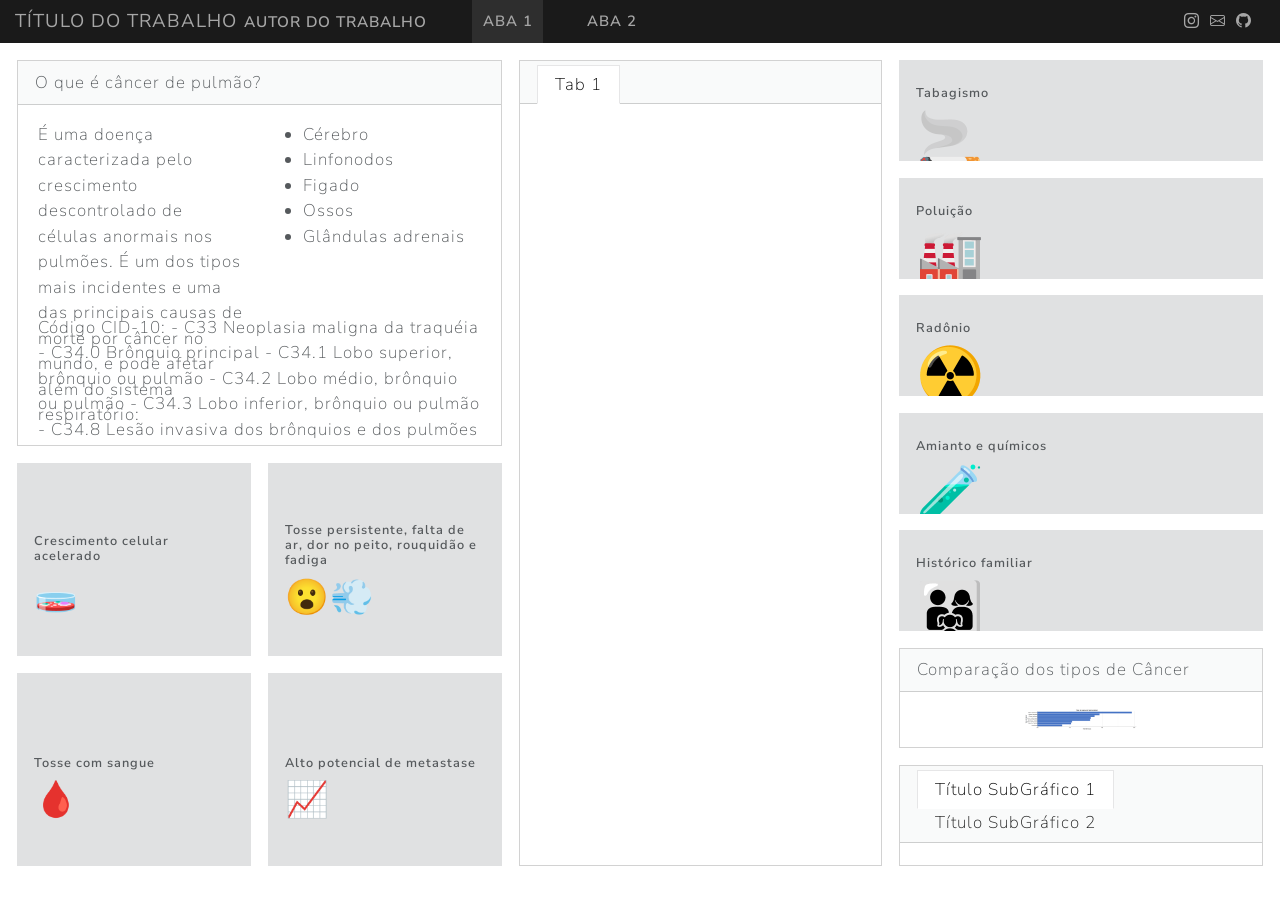
==== commit 2c61ad9e: "new" ====
--- a/docs/Dashboard.html
+++ b/docs/Dashboard.html
@@ -82,7 +82,7 @@
 <div class="bslib-grid-item html-fill-item tab-content bslib-grid" data-layout="fill" style="display: grid; grid-template-columns: minmax(3em, 1fr);
 grid-auto-rows: minmax(0, 1fr);">
 <div id="aba-1" class="dashboard-page tab-pane show active html-fill-item html-fill-container" data-orientation="columns" aria-labelledby="tab-aba-1">
-<div class="html-fill-item html-fill-container bslib-grid" style="display: grid; grid-template-columns: minmax(3em, 40fr) minmax(3em, 60fr);
+<div class="html-fill-item html-fill-container bslib-grid" style="display: grid; grid-template-columns: minmax(3em, 40fr) minmax(3em, 30fr) minmax(3em, 30fr);
 grid-auto-rows: minmax(0, 1fr);">
 <div class="html-fill-item html-fill-container bslib-grid" style="display: grid; grid-template-rows: minmax(3em, 50fr) minmax(3em, 25fr) minmax(3em, 25fr); grid-auto-columns: minmax(0, 1fr);">
 <div class="html-fill-item html-fill-container bslib-grid" style="display: grid; grid-template-columns: minmax(3em, 1fr);
@@ -92,7 +92,7 @@
 O que é câncer de pulmão?
 </span></div></div>
 <div class="card-body html-fill-item html-fill-container">
-<div class="cell quarto-layout-panel html-fill-item html-fill-container" title="O que é câncer de pulmão?" data-layout-ncol="2">
+<div class="cell quarto-layout-panel html-fill-item html-fill-container" data-layout-ncol="2" title="O que é câncer de pulmão?">
 <div class="quarto-layout-row html-fill-item html-fill-container">
 <div class="quarto-layout-cell html-fill-item html-fill-container" style="flex-basis: 50.0%;justify-content: flex-start;">
 <p>É uma doença caracterizada pelo crescimento descontrolado de células anormais nos pulmões. É um dos tipos mais incidentes e uma das principais causas de morte por câncer no mundo, e pode afetar além do sistema respiratório:</p>
@@ -107,6 +107,11 @@
 </ul>
 </div>
 </div>
+<div class="quarto-layout-row html-fill-item html-fill-container">
+<div class="quarto-layout-cell html-fill-item html-fill-container" style="flex-basis: 50.0%;justify-content: flex-start;">
+<p>Código CID-10: - C33 Neoplasia maligna da traquéia - C34.0 Brônquio principal - C34.1 Lobo superior, brônquio ou pulmão - C34.2 Lobo médio, brônquio ou pulmão - C34.3 Lobo inferior, brônquio ou pulmão - C34.8 Lesão invasiva dos brônquios e dos pulmões - C34.9 Brônquios ou pulmões, não especificado</p>
+</div>
+</div>
 </div>
 </div>
 <bslib-tooltip placement="auto" bsoptions="[]" data-require-bs-version="5" data-require-bs-caller="tooltip()">
@@ -176,9 +181,19 @@
 </div>
 <script data-bslib-card-init="">bslib.Card.initializeAllCards();</script></div>
 </div>
-</div><div class="html-fill-item html-fill-container bslib-grid" style="display: grid; grid-template-rows: minmax(3em, 25fr) minmax(3em, 75fr); grid-auto-columns: minmax(0, 1fr);">
-<div class="html-fill-item html-fill-container bslib-grid" style="display: grid; grid-template-columns: minmax(3em, 1fr) minmax(3em, 1fr) minmax(3em, 1fr) minmax(3em, 1fr) minmax(3em, 1fr) minmax(3em, 1fr);
-grid-auto-rows: minmax(0, 1fr);">
+</div><div class="card tabset html-fill-item html-fill-container bslib-card" data-bslib-card-init="" data-require-bs-caller="card()" data-full-screen="false">
+<div class="card-header dashboard-card-no-title bslib-navs-card-title">
+
+<ul class="nav nav-tabs card-header-tabs" role="tablist" data-tabsetid="card-tabset-6"><li class="nav-item" role="presentation"><a href="#card-tabset-6-1" role="tab" data-toggle="tab" data-bs-toggle="tab" data-value="Tab 1" aria-selected="true" class="nav-link active">Tab 1</a></li></ul></div>
+
+<div class="tab-content html-fill-item html-fill-container" data-tabset-id="card-tabset-6"><div class="tab-pane active show html-fill-item html-fill-container" role="tabpanel" id="card-tabset-6-1"><div class="card-body html-fill-item html-fill-container flow">
+
+</div></div></div><bslib-tooltip placement="auto" bsoptions="[]" data-require-bs-version="5" data-require-bs-caller="tooltip()">
+    <template>Expand</template>
+    <span class="bslib-full-screen-enter badge rounded-pill">
+        <svg xmlns="http://www.w3.org/2000/svg" viewbox="0 0 24 24" style="height:1em;width:1em;" aria-hidden="true" role="img"><path d="M20 5C20 4.4 19.6 4 19 4H13C12.4 4 12 3.6 12 3C12 2.4 12.4 2 13 2H21C21.6 2 22 2.4 22 3V11C22 11.6 21.6 12 21 12C20.4 12 20 11.6 20 11V5ZM4 19C4 19.6 4.4 20 5 20H11C11.6 20 12 20.4 12 21C12 21.6 11.6 22 11 22H3C2.4 22 2 21.6 2 21V13C2 12.4 2.4 12 3 12C3.6 12 4 12.4 4 13V19Z"></path></svg>
+    </span>
+</bslib-tooltip><script data-bslib-card-init="">bslib.Card.initializeAllCards();</script></div><div class="html-fill-item html-fill-container bslib-grid" data-height="100%" style="display: grid; grid-template-rows: minmax(3em, 1fr) minmax(3em, 1fr) minmax(3em, 1fr) minmax(3em, 1fr) minmax(3em, 1fr) minmax(3em, 1fr) minmax(3em, 1fr); grid-auto-columns: minmax(0, 1fr);">
 <div class="card valuebox cell html-fill-item html-fill-container bslib-card bslib-value-box" data-bslib-card-init="" data-require-bs-caller="card()" style=" background: #e0e1e2;">
 <div class="card-body html-fill-item html-fill-container">
 <div class="html-fill-item html-fill-container value-box-grid">
@@ -192,7 +207,8 @@
 </div>
 </div>
 </div>
-<script data-bslib-card-init="">bslib.Card.initializeAllCards();</script></div><div class="card valuebox cell html-fill-item html-fill-container bslib-card bslib-value-box" data-bslib-card-init="" data-require-bs-caller="card()" style=" background: #e0e1e2;">
+<script data-bslib-card-init="">bslib.Card.initializeAllCards();</script></div>
+<div class="card valuebox cell html-fill-item html-fill-container bslib-card bslib-value-box" data-bslib-card-init="" data-require-bs-caller="card()" style=" background: #e0e1e2;">
 <div class="card-body html-fill-item html-fill-container">
 <div class="html-fill-item html-fill-container value-box-grid">
 <div class="value-box-area">
@@ -205,7 +221,8 @@
 </div>
 </div>
 </div>
-<script data-bslib-card-init="">bslib.Card.initializeAllCards();</script></div><div class="card valuebox cell html-fill-item html-fill-container bslib-card bslib-value-box" data-bslib-card-init="" data-require-bs-caller="card()" style=" background: #e0e1e2;">
+<script data-bslib-card-init="">bslib.Card.initializeAllCards();</script></div>
+<div class="card valuebox cell html-fill-item html-fill-container bslib-card bslib-value-box" data-bslib-card-init="" data-require-bs-caller="card()" style=" background: #e0e1e2;">
 <div class="card-body html-fill-item html-fill-container">
 <div class="html-fill-item html-fill-container value-box-grid">
 <div class="value-box-area">
@@ -218,7 +235,8 @@
 </div>
 </div>
 </div>
-<script data-bslib-card-init="">bslib.Card.initializeAllCards();</script></div><div class="card valuebox cell html-fill-item html-fill-container bslib-card bslib-value-box" data-bslib-card-init="" data-require-bs-caller="card()" style=" background: #e0e1e2;">
+<script data-bslib-card-init="">bslib.Card.initializeAllCards();</script></div>
+<div class="card valuebox cell html-fill-item html-fill-container bslib-card bslib-value-box" data-bslib-card-init="" data-require-bs-caller="card()" style=" background: #e0e1e2;">
 <div class="card-body html-fill-item html-fill-container">
 <div class="html-fill-item html-fill-container value-box-grid">
 <div class="value-box-area">
@@ -231,7 +249,8 @@
 </div>
 </div>
 </div>
-<script data-bslib-card-init="">bslib.Card.initializeAllCards();</script></div><div class="card valuebox cell html-fill-item html-fill-container bslib-card bslib-value-box" data-bslib-card-init="" data-require-bs-caller="card()" style=" background: #e0e1e2;">
+<script data-bslib-card-init="">bslib.Card.initializeAllCards();</script></div>
+<div class="card valuebox cell html-fill-item html-fill-container bslib-card bslib-value-box" data-bslib-card-init="" data-require-bs-caller="card()" style=" background: #e0e1e2;">
 <div class="card-body html-fill-item html-fill-container">
 <div class="html-fill-item html-fill-container value-box-grid">
 <div class="value-box-area">
@@ -244,7 +263,8 @@
 </div>
 </div>
 </div>
-<script data-bslib-card-init="">bslib.Card.initializeAllCards();</script></div><div class="card cell html-fill-item html-fill-container bslib-card" data-title="Comparação dos tipos de Câncer" data-bslib-card-init="" data-require-bs-caller="card()" data-full-screen="false">
+<script data-bslib-card-init="">bslib.Card.initializeAllCards();</script></div>
+<div class="card cell html-fill-item html-fill-container bslib-card" data-title="Comparação dos tipos de Câncer" data-bslib-card-init="" data-require-bs-caller="card()" data-full-screen="false">
 <div class="card-header"><div class="card-title"><span style="display: inline">
 Comparação dos tipos de Câncer
 </span></div></div>
@@ -259,18 +279,17 @@
         <svg xmlns="http://www.w3.org/2000/svg" viewbox="0 0 24 24" style="height:1em;width:1em;" aria-hidden="true" role="img"><path d="M20 5C20 4.4 19.6 4 19 4H13C12.4 4 12 3.6 12 3C12 2.4 12.4 2 13 2H21C21.6 2 22 2.4 22 3V11C22 11.6 21.6 12 21 12C20.4 12 20 11.6 20 11V5ZM4 19C4 19.6 4.4 20 5 20H11C11.6 20 12 20.4 12 21C12 21.6 11.6 22 11 22H3C2.4 22 2 21.6 2 21V13C2 12.4 2.4 12 3 12C3.6 12 4 12.4 4 13V19Z"></path></svg>
     </span>
 </bslib-tooltip><script data-bslib-card-init="">bslib.Card.initializeAllCards();</script></div>
-</div>
 <div class="card tabset html-fill-item html-fill-container bslib-card" data-bslib-card-init="" data-require-bs-caller="card()" data-full-screen="false">
 <div class="card-header dashboard-card-no-title bslib-navs-card-title">
 
-<ul class="nav nav-tabs card-header-tabs" role="tablist" data-tabsetid="card-tabset-12"><li class="nav-item" role="presentation"><a href="#card-tabset-12-1" role="tab" data-toggle="tab" data-bs-toggle="tab" data-value="Título SubGráfico 1" aria-selected="true" class="nav-link active">Título SubGráfico 1</a></li><li class="nav-item" role="presentation"><a href="#card-tabset-12-2" role="tab" data-toggle="tab" data-bs-toggle="tab" data-value="Título SubGráfico 2" aria-selected="false" class="nav-link">Título SubGráfico 2</a></li></ul></div>
-
-
-<div class="tab-content html-fill-item html-fill-container" data-tabset-id="card-tabset-12"><div class="tab-pane active show html-fill-item html-fill-container" role="tabpanel" id="card-tabset-12-1"><div class="card-body html-fill-item html-fill-container" data-title="Título SubGráfico 1">
+<ul class="nav nav-tabs card-header-tabs" role="tablist" data-tabsetid="card-tabset-13"><li class="nav-item" role="presentation"><a href="#card-tabset-13-1" role="tab" data-toggle="tab" data-bs-toggle="tab" data-value="Título SubGráfico 1" aria-selected="true" class="nav-link active">Título SubGráfico 1</a></li><li class="nav-item" role="presentation"><a href="#card-tabset-13-2" role="tab" data-toggle="tab" data-bs-toggle="tab" data-value="Título SubGráfico 2" aria-selected="false" class="nav-link">Título SubGráfico 2</a></li></ul></div>
+
+
+<div class="tab-content html-fill-item html-fill-container" data-tabset-id="card-tabset-13"><div class="tab-pane active show html-fill-item html-fill-container" role="tabpanel" id="card-tabset-13-1"><div class="card-body html-fill-item html-fill-container" data-title="Título SubGráfico 1">
 <div class="cell-output-display html-fill-item html-fill-container">
 <img src="Dashboard_files/figure-html/unnamed-chunk-13-1.png" class="img-fluid quarto-dashboard-img-contain">
 </div>
-</div></div><div class="tab-pane html-fill-item html-fill-container" role="tabpanel" id="card-tabset-12-2"><div class="card-body html-fill-item html-fill-container" data-title="Título SubGráfico 2">
+</div></div><div class="tab-pane html-fill-item html-fill-container" role="tabpanel" id="card-tabset-13-2"><div class="card-body html-fill-item html-fill-container" data-title="Título SubGráfico 2">
 <div class="cell-output-display html-fill-item html-fill-container">
 <img src="Dashboard_files/figure-html/unnamed-chunk-14-1.png" class="img-fluid quarto-dashboard-img-contain">
 </div>
@@ -418,16 +437,62 @@
 </div>
 <p>
 <script type="application/shiny-prerendered" data-context="server-start">
-# O comando context: setup é importantíssimo para que
-# todos os pacotes funcionem perfeitamente no código todo
-library(ggplot2)
-library(shiny)
-library(readxl)
-library(dplyr)
-library(scales)
-
+require(tidyverse)
+require(ggplot2)
+require(shadowtext)
+require(colorspace)
+require(ggspatial)
+require(sf)
+require(shiny)
+require(plotly)
+require(patchwork)
+require(ggiraph)
+require(dplyr)
+require(scales)
+require(readxl)
+
+
+# ── Dados ──────────────────────────────────────────────────────────────────────
 dados <- read_excel("MortalidadeCancer.xlsx")
 
+Cancer_pulmao <- dados |> 
+  filter(Cancer == "Câncer de Pulmao") |> 
+  mutate(codigo = case_when(
+    local == "Centro-Oeste" ~ 5,
+    local == "Sudeste"      ~ 3,
+    local == "Sul"          ~ 4,
+    .default = codigo
+  ))
+
+#shapes <- readRDS("data/shapes.rds")
+
+#shape_rj <- readRDS("data/shape_rj.rds")
+
+# ── Constantes ─────────────────────────────────────────────────────────────────
+ESTADOS <- c(
+  "Acre", "Alagoas", "Amapá", "Amazonas", "Bahia", "Ceará",
+  "Distrito Federal", "Espírito Santo", "Goiás", "Maranhão",
+  "Mato Grosso", "Mato Grosso do Sul", "Minas Gerais", "Pará",
+  "Paraíba", "Paraná", "Pernambuco", "Piauí", "Rio de Janeiro (Estado)",
+  "Rio Grande do Norte", "Rio Grande do Sul", "Rondônia", "Roraima",
+  "Santa Catarina", "São Paulo", "Sergipe", "Tocantins"
+)
+
+REGIOES <- c("Norte", "Nordeste", "Centro-Oeste", "Sudeste", "Sul")
+
+NIVEIS_FAIXA <- c(
+  "0-4 anos", "5-9 anos", "10-14 anos", "15-19 anos",
+  "20-24 anos", "25-29 anos", "30-34 anos", "35-39 anos",
+  "40-44 anos", "45-49 anos", "50-54 anos", "55-59 anos",
+  "60-64 anos", "65-69 anos", "70-74 anos", "75-79 anos", "80-mais"
+)
+
+LABELS_FAIXA <- c(
+  "0-4", "5-9", "10-14", "15-19",
+  "20-24", "25-29", "30-34", "35-39",
+  "40-44", "45-49", "50-54", "55-59",
+  "60-64", "65-69", "70-74", "75-79", "80+"
+)
 </script>
  
 <script type="application/shiny-prerendered" data-context="server">
@@ -510,7 +575,7 @@
 <!--/html_preserve-->
 <!--html_preserve-->
 <script type="application/shiny-prerendered" data-context="execution_dependencies">
-{"type":"list","attributes":{"names":{"type":"character","attributes":{},"value":["packages"]}},"value":[{"type":"list","attributes":{"names":{"type":"character","attributes":{},"value":["packages","version"]},"class":{"type":"character","attributes":{},"value":["data.frame"]},"row.names":{"type":"integer","attributes":{},"value":[1,2,3,4,5,6,7,8,9,10,11,12,13,14,15,16,17,18,19,20,21,22,23,24,25,26,27,28,29,30,31,32,33,34,35,36,37,38,39,40,41,42,43,44,45,46,47,48,49,50,51,52,53,54,55,56,57,58]}},"value":[{"type":"character","attributes":{},"value":["base","bslib","cachem","cellranger","cli","compiler","datasets","dichromat","digest","dplyr","evaluate","farver","fastmap","generics","ggplot2","glue","graphics","grDevices","grid","gtable","htmltools","htmlwidgets","httpuv","jquerylib","jsonlite","knitr","labeling","later","lifecycle","magrittr","memoise","methods","mime","otel","pillar","pkgconfig","promises","R6","RColorBrewer","Rcpp","readxl","rlang","rmarkdown","rstudioapi","S7","sass","scales","shiny","stats","tibble","tidyselect","tools","utils","vctrs","withr","xfun","xtable","yaml"]},{"type":"character","attributes":{},"value":["4.5.3","0.11.0","1.1.0","1.1.0","3.6.5","4.5.3","4.5.3","2.0-0.1","0.6.39","1.2.1","1.0.5","2.1.2","1.2.0","0.1.4","4.0.3","1.8.1","4.5.3","4.5.3","4.5.3","0.3.6","0.5.9","1.6.4","1.6.17","0.1.4","2.0.0","1.51","0.4.3","1.4.8","1.0.5","2.0.5","2.0.1","4.5.3","0.13","0.2.0","1.11.1","2.0.3","1.5.0","2.6.1","1.1-3","1.1.1-1.1","1.4.5","1.2.0","2.31","0.18.0","0.2.2","0.4.10","1.4.0","1.13.0","4.5.3","3.3.1","1.2.1","4.5.3","4.5.3","0.7.3","3.0.2","0.56","1.8-8","2.3.12"]}]}]}
+{"type":"list","attributes":{"names":{"type":"character","attributes":{},"value":["packages"]}},"value":[{"type":"list","attributes":{"names":{"type":"character","attributes":{},"value":["packages","version"]},"class":{"type":"character","attributes":{},"value":["data.frame"]},"row.names":{"type":"integer","attributes":{},"value":[1,2,3,4,5,6,7,8,9,10,11,12,13,14,15,16,17,18,19,20,21,22,23,24,25,26,27,28,29,30,31,32,33,34,35,36,37,38,39,40,41,42,43,44,45,46,47,48,49,50,51,52,53,54,55,56,57,58,59,60,61,62,63,64,65,66,67,68,69,70,71,72,73,74,75,76]}},"value":[{"type":"character","attributes":{},"value":["base","bslib","cachem","cellranger","class","classInt","cli","colorspace","compiler","datasets","DBI","dichromat","digest","dplyr","e1071","evaluate","farver","fastmap","fontBitstreamVera","fontLiberation","fontquiver","gdtools","generics","ggiraph","ggplot2","ggspatial","glue","graphics","grDevices","grid","gtable","htmltools","htmlwidgets","httpuv","jquerylib","jsonlite","KernSmooth","knitr","labeling","later","lifecycle","magrittr","MASS","memoise","methods","mime","otel","pillar","pkgconfig","promises","proxy","purrr","R6","RColorBrewer","Rcpp","readxl","rlang","rmarkdown","rstudioapi","S7","sass","scales","sf","shiny","stats","systemfonts","tibble","tidyselect","tools","units","utils","vctrs","withr","xfun","xtable","yaml"]},{"type":"character","attributes":{},"value":["4.5.3","0.11.0","1.1.0","1.1.0","7.3-23","0.4-11","3.6.5","2.1-2","4.5.3","4.5.3","1.3.0","2.0-0.1","0.6.39","1.2.1","1.7-17","1.0.5","2.1.2","1.2.0","0.1.1","0.1.0","0.2.1","0.5.1","0.1.4","0.9.6","4.0.3","1.1.10","1.8.1","4.5.3","4.5.3","4.5.3","0.3.6","0.5.9","1.6.4","1.6.17","0.1.4","2.0.0","2.23-26","1.51","0.4.3","1.4.8","1.0.5","2.0.5","7.3-65","2.0.1","4.5.3","0.13","0.2.0","1.11.1","2.0.3","1.5.0","0.4-29","1.2.2","2.6.1","1.1-3","1.1.1-1.1","1.4.5","1.2.0","2.31","0.18.0","0.2.2","0.4.10","1.4.0","1.1-1","1.13.0","4.5.3","1.3.2","3.3.1","1.2.1","4.5.3","1.0-1","4.5.3","0.7.3","3.0.2","0.56","1.8-8","2.3.12"]}]}]}
 </script>
 <!--/html_preserve-->
 
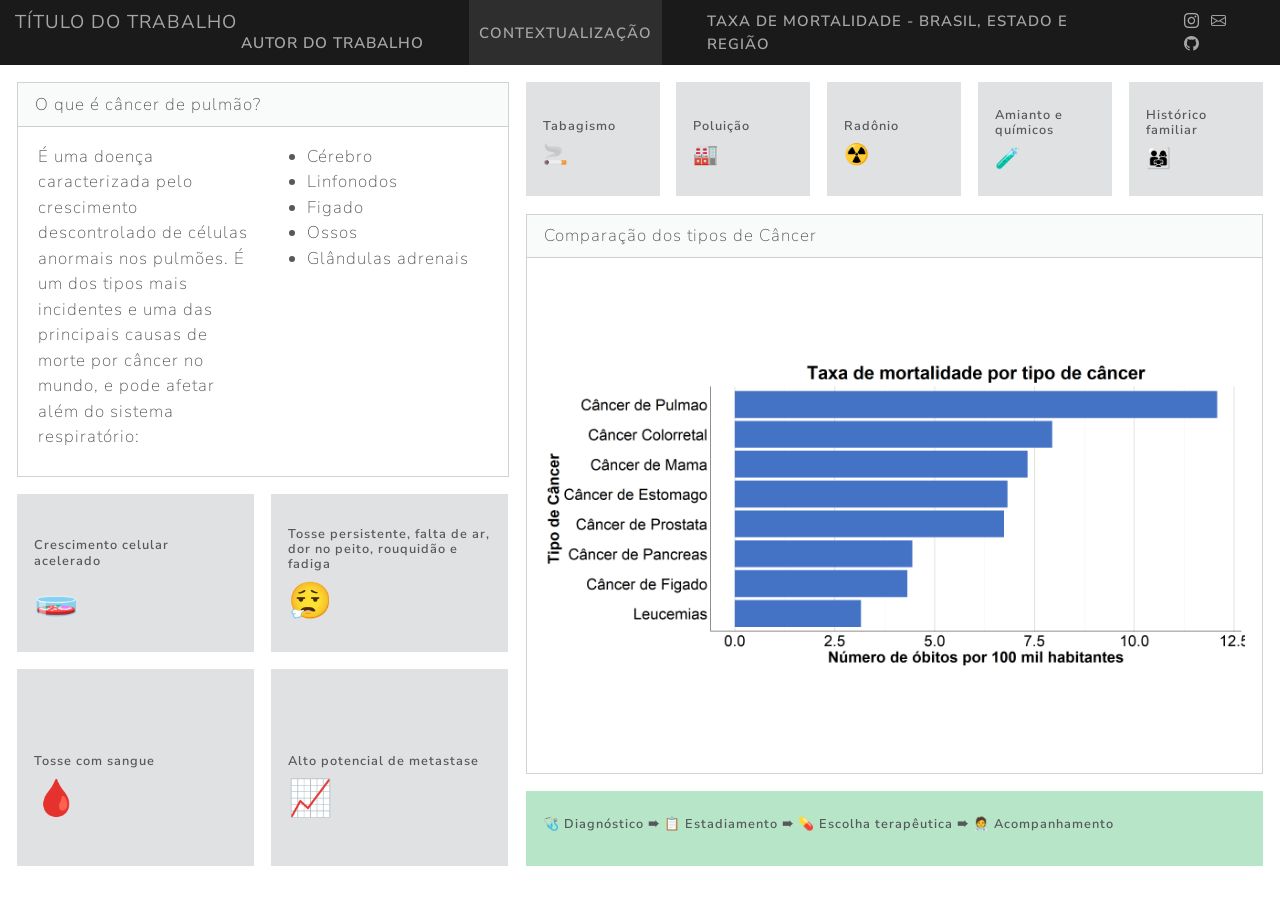
==== commit 67bd55a7: "new" ====
--- a/docs/Dashboard.html
+++ b/docs/Dashboard.html
@@ -74,17 +74,17 @@
         <div class="navbar-author">Autor do Trabalho</div>
       </div>
     </div>
-<div id="dashboard-collapse" class="navbar-collapse collapse"><ul class="navbar-nav navbar-nav-scroll me-auto" role="tablist"><li class="nav-item" role="presentation"><a id="tab-aba-1" class="nav-link active" data-bs-toggle="tab" role="tab" data-bs-target="#aba-1" data-scrolling="false" href="#aba-1" aria-controls="aba-1" aria-selected="true"><span class="nav-link-text">ABA 1</span></a></li><li class="nav-item" role="presentation"><a id="tab-aba-2" class="nav-link" data-bs-toggle="tab" role="tab" data-bs-target="#aba-2" data-scrolling="false" href="#aba-2" aria-controls="aba-2" aria-selected="false"><span class="nav-link-text">ABA 2</span></a></li></ul><div class="quarto-dashboard-links"><a class="quarto-dashboard-link" href="https://instagram.com"><i class="bi bi-instagram"></i></a><a class="quarto-dashboard-link" href="mailto:guilhermev@id.uff.br"><i class="bi bi-envelope"></i></a><a class="quarto-dashboard-link" href="https://github.com/GuilhermeGETUFF"><i class="bi bi-github"></i></a></div></div></div>
+<div id="dashboard-collapse" class="navbar-collapse collapse"><ul class="navbar-nav navbar-nav-scroll me-auto" role="tablist"><li class="nav-item" role="presentation"><a id="tab-contextualização" class="nav-link active" data-bs-toggle="tab" role="tab" data-bs-target="#contextualização" data-scrolling="false" href="#contextualização" aria-controls="contextualização" aria-selected="true"><span class="nav-link-text">Contextualização</span></a></li><li class="nav-item" role="presentation"><a id="tab-taxa-de-mortalidade---brasil-estado-e-região" class="nav-link" data-bs-toggle="tab" role="tab" data-bs-target="#taxa-de-mortalidade---brasil-estado-e-região" data-scrolling="false" href="#taxa-de-mortalidade---brasil-estado-e-região" aria-controls="taxa-de-mortalidade---brasil-estado-e-região" aria-selected="false"><span class="nav-link-text">Taxa de Mortalidade - Brasil, Estado e Região</span></a></li></ul><div class="quarto-dashboard-links"><a class="quarto-dashboard-link" href="https://instagram.com"><i class="bi bi-instagram"></i></a><a class="quarto-dashboard-link" href="mailto:guilhermev@id.uff.br"><i class="bi bi-envelope"></i></a><a class="quarto-dashboard-link" href="https://github.com/GuilhermeGETUFF"><i class="bi bi-github"></i></a></div></div></div>
 </nav>
 </header>
 <div class="page-layout-custom quarto-dashboard-content bslib-gap-spacing html-fill-container bslib-page-fill quarto-dashboard-pages">  
 
 <div class="bslib-grid-item html-fill-item tab-content bslib-grid" data-layout="fill" style="display: grid; grid-template-columns: minmax(3em, 1fr);
 grid-auto-rows: minmax(0, 1fr);">
-<div id="aba-1" class="dashboard-page tab-pane show active html-fill-item html-fill-container" data-orientation="columns" aria-labelledby="tab-aba-1">
-<div class="html-fill-item html-fill-container bslib-grid" style="display: grid; grid-template-columns: minmax(3em, 40fr) minmax(3em, 30fr) minmax(3em, 30fr);
+<div id="contextualização" class="dashboard-page tab-pane show active html-fill-item html-fill-container" data-orientation="columns" aria-labelledby="tab-contextualização">
+<div class="html-fill-item html-fill-container bslib-grid" style="display: grid; grid-template-columns: minmax(3em, 40fr) minmax(3em, 60fr);
 grid-auto-rows: minmax(0, 1fr);">
-<div class="html-fill-item html-fill-container bslib-grid" style="display: grid; grid-template-rows: minmax(3em, 50fr) minmax(3em, 25fr) minmax(3em, 25fr); grid-auto-columns: minmax(0, 1fr);">
+<div class="html-fill-item html-fill-container bslib-grid" style="display: grid; grid-template-rows: minmax(3em, 50fr) minmax(3em, 20fr) minmax(3em, 25fr); grid-auto-columns: minmax(0, 1fr);">
 <div class="html-fill-item html-fill-container bslib-grid" style="display: grid; grid-template-columns: minmax(3em, 1fr);
 grid-auto-rows: minmax(0, 1fr);">
 <div class="card cell html-fill-item html-fill-container bslib-card" data-title="O que é câncer de pulmão?" data-bslib-card-init="" data-require-bs-caller="card()" data-full-screen="false">
@@ -92,7 +92,7 @@
 O que é câncer de pulmão?
 </span></div></div>
 <div class="card-body html-fill-item html-fill-container">
-<div class="cell quarto-layout-panel html-fill-item html-fill-container" data-layout-ncol="2" title="O que é câncer de pulmão?">
+<div class="cell quarto-layout-panel html-fill-item html-fill-container" title="O que é câncer de pulmão?" data-layout-ncol="2">
 <div class="quarto-layout-row html-fill-item html-fill-container">
 <div class="quarto-layout-cell html-fill-item html-fill-container" style="flex-basis: 50.0%;justify-content: flex-start;">
 <p>É uma doença caracterizada pelo crescimento descontrolado de células anormais nos pulmões. É um dos tipos mais incidentes e uma das principais causas de morte por câncer no mundo, e pode afetar além do sistema respiratório:</p>
@@ -107,11 +107,6 @@
 </ul>
 </div>
 </div>
-<div class="quarto-layout-row html-fill-item html-fill-container">
-<div class="quarto-layout-cell html-fill-item html-fill-container" style="flex-basis: 50.0%;justify-content: flex-start;">
-<p>Código CID-10: - C33 Neoplasia maligna da traquéia - C34.0 Brônquio principal - C34.1 Lobo superior, brônquio ou pulmão - C34.2 Lobo médio, brônquio ou pulmão - C34.3 Lobo inferior, brônquio ou pulmão - C34.8 Lesão invasiva dos brônquios e dos pulmões - C34.9 Brônquios ou pulmões, não especificado</p>
-</div>
-</div>
 </div>
 </div>
 <bslib-tooltip placement="auto" bsoptions="[]" data-require-bs-version="5" data-require-bs-caller="tooltip()">
@@ -144,7 +139,7 @@
 Tosse persistente, falta de ar, dor no peito, rouquidão e fadiga
 </p>
 <p class="value-box-value">
-😮💨
+😮‍💨
 </p>
 </div>
 </div>
@@ -181,19 +176,9 @@
 </div>
 <script data-bslib-card-init="">bslib.Card.initializeAllCards();</script></div>
 </div>
-</div><div class="card tabset html-fill-item html-fill-container bslib-card" data-bslib-card-init="" data-require-bs-caller="card()" data-full-screen="false">
-<div class="card-header dashboard-card-no-title bslib-navs-card-title">
-
-<ul class="nav nav-tabs card-header-tabs" role="tablist" data-tabsetid="card-tabset-6"><li class="nav-item" role="presentation"><a href="#card-tabset-6-1" role="tab" data-toggle="tab" data-bs-toggle="tab" data-value="Tab 1" aria-selected="true" class="nav-link active">Tab 1</a></li></ul></div>
-
-<div class="tab-content html-fill-item html-fill-container" data-tabset-id="card-tabset-6"><div class="tab-pane active show html-fill-item html-fill-container" role="tabpanel" id="card-tabset-6-1"><div class="card-body html-fill-item html-fill-container flow">
-
-</div></div></div><bslib-tooltip placement="auto" bsoptions="[]" data-require-bs-version="5" data-require-bs-caller="tooltip()">
-    <template>Expand</template>
-    <span class="bslib-full-screen-enter badge rounded-pill">
-        <svg xmlns="http://www.w3.org/2000/svg" viewbox="0 0 24 24" style="height:1em;width:1em;" aria-hidden="true" role="img"><path d="M20 5C20 4.4 19.6 4 19 4H13C12.4 4 12 3.6 12 3C12 2.4 12.4 2 13 2H21C21.6 2 22 2.4 22 3V11C22 11.6 21.6 12 21 12C20.4 12 20 11.6 20 11V5ZM4 19C4 19.6 4.4 20 5 20H11C11.6 20 12 20.4 12 21C12 21.6 11.6 22 11 22H3C2.4 22 2 21.6 2 21V13C2 12.4 2.4 12 3 12C3.6 12 4 12.4 4 13V19Z"></path></svg>
-    </span>
-</bslib-tooltip><script data-bslib-card-init="">bslib.Card.initializeAllCards();</script></div><div class="html-fill-item html-fill-container bslib-grid" data-height="100%" style="display: grid; grid-template-rows: minmax(3em, 1fr) minmax(3em, 1fr) minmax(3em, 1fr) minmax(3em, 1fr) minmax(3em, 1fr) minmax(3em, 1fr) minmax(3em, 1fr); grid-auto-columns: minmax(0, 1fr);">
+</div><div class="html-fill-item html-fill-container bslib-grid" style="display: grid; grid-template-rows: minmax(3em, max-content) minmax(3em, 50fr) minmax(3em, max-content); grid-auto-columns: minmax(0, 1fr);">
+<div class="html-fill-item html-fill-container bslib-grid" style="display: grid; grid-template-columns: minmax(3em, 1fr) minmax(3em, 1fr) minmax(3em, 1fr) minmax(3em, 1fr) minmax(3em, 1fr);
+grid-auto-rows: minmax(0, 1fr);">
 <div class="card valuebox cell html-fill-item html-fill-container bslib-card bslib-value-box" data-bslib-card-init="" data-require-bs-caller="card()" style=" background: #e0e1e2;">
 <div class="card-body html-fill-item html-fill-container">
 <div class="html-fill-item html-fill-container value-box-grid">
@@ -207,8 +192,7 @@
 </div>
 </div>
 </div>
-<script data-bslib-card-init="">bslib.Card.initializeAllCards();</script></div>
-<div class="card valuebox cell html-fill-item html-fill-container bslib-card bslib-value-box" data-bslib-card-init="" data-require-bs-caller="card()" style=" background: #e0e1e2;">
+<script data-bslib-card-init="">bslib.Card.initializeAllCards();</script></div><div class="card valuebox cell html-fill-item html-fill-container bslib-card bslib-value-box" data-bslib-card-init="" data-require-bs-caller="card()" style=" background: #e0e1e2;">
 <div class="card-body html-fill-item html-fill-container">
 <div class="html-fill-item html-fill-container value-box-grid">
 <div class="value-box-area">
@@ -221,8 +205,7 @@
 </div>
 </div>
 </div>
-<script data-bslib-card-init="">bslib.Card.initializeAllCards();</script></div>
-<div class="card valuebox cell html-fill-item html-fill-container bslib-card bslib-value-box" data-bslib-card-init="" data-require-bs-caller="card()" style=" background: #e0e1e2;">
+<script data-bslib-card-init="">bslib.Card.initializeAllCards();</script></div><div class="card valuebox cell html-fill-item html-fill-container bslib-card bslib-value-box" data-bslib-card-init="" data-require-bs-caller="card()" style=" background: #e0e1e2;">
 <div class="card-body html-fill-item html-fill-container">
 <div class="html-fill-item html-fill-container value-box-grid">
 <div class="value-box-area">
@@ -235,8 +218,7 @@
 </div>
 </div>
 </div>
-<script data-bslib-card-init="">bslib.Card.initializeAllCards();</script></div>
-<div class="card valuebox cell html-fill-item html-fill-container bslib-card bslib-value-box" data-bslib-card-init="" data-require-bs-caller="card()" style=" background: #e0e1e2;">
+<script data-bslib-card-init="">bslib.Card.initializeAllCards();</script></div><div class="card valuebox cell html-fill-item html-fill-container bslib-card bslib-value-box" data-bslib-card-init="" data-require-bs-caller="card()" style=" background: #e0e1e2;">
 <div class="card-body html-fill-item html-fill-container">
 <div class="html-fill-item html-fill-container value-box-grid">
 <div class="value-box-area">
@@ -249,8 +231,7 @@
 </div>
 </div>
 </div>
-<script data-bslib-card-init="">bslib.Card.initializeAllCards();</script></div>
-<div class="card valuebox cell html-fill-item html-fill-container bslib-card bslib-value-box" data-bslib-card-init="" data-require-bs-caller="card()" style=" background: #e0e1e2;">
+<script data-bslib-card-init="">bslib.Card.initializeAllCards();</script></div><div class="card valuebox cell html-fill-item html-fill-container bslib-card bslib-value-box" data-bslib-card-init="" data-require-bs-caller="card()" style=" background: #e0e1e2;">
 <div class="card-body html-fill-item html-fill-container">
 <div class="html-fill-item html-fill-container value-box-grid">
 <div class="value-box-area">
@@ -264,6 +245,9 @@
 </div>
 </div>
 <script data-bslib-card-init="">bslib.Card.initializeAllCards();</script></div>
+</div>
+<div class="html-fill-item html-fill-container bslib-grid" style="display: grid; grid-template-columns: minmax(3em, 1fr);
+grid-auto-rows: minmax(0, 1fr);">
 <div class="card cell html-fill-item html-fill-container bslib-card" data-title="Comparação dos tipos de Câncer" data-bslib-card-init="" data-require-bs-caller="card()" data-full-screen="false">
 <div class="card-header"><div class="card-title"><span style="display: inline">
 Comparação dos tipos de Câncer
@@ -279,19 +263,101 @@
         <svg xmlns="http://www.w3.org/2000/svg" viewbox="0 0 24 24" style="height:1em;width:1em;" aria-hidden="true" role="img"><path d="M20 5C20 4.4 19.6 4 19 4H13C12.4 4 12 3.6 12 3C12 2.4 12.4 2 13 2H21C21.6 2 22 2.4 22 3V11C22 11.6 21.6 12 21 12C20.4 12 20 11.6 20 11V5ZM4 19C4 19.6 4.4 20 5 20H11C11.6 20 12 20.4 12 21C12 21.6 11.6 22 11 22H3C2.4 22 2 21.6 2 21V13C2 12.4 2.4 12 3 12C3.6 12 4 12.4 4 13V19Z"></path></svg>
     </span>
 </bslib-tooltip><script data-bslib-card-init="">bslib.Card.initializeAllCards();</script></div>
+</div>
+<div class="html-fill-item html-fill-container bslib-grid" style="display: grid; grid-template-columns: minmax(3em, 1fr);
+grid-auto-rows: minmax(0, 1fr);">
+<div class="card valuebox cell html-fill-item html-fill-container bslib-card bslib-value-box" data-bslib-card-init="" data-require-bs-caller="card()" style=" background: #b7e5c7;">
+<div class="card-body html-fill-item html-fill-container">
+<div class="html-fill-item html-fill-container value-box-grid">
+<div class="value-box-area">
+<p class="value-box-title">
+🩺 Diagnóstico ➠ 📋 Estadiamento ➠ 💊 Escolha terapêutica ➠ 🧑‍⚕️ Acompanhamento
+</p>
+<p class="value-box-value">
+
+</p>
+</div>
+</div>
+</div>
+<script data-bslib-card-init="">bslib.Card.initializeAllCards();</script></div>
+</div>
+</div>
+</div>
+</div><div id="taxa-de-mortalidade---brasil-estado-e-região" class="dashboard-page tab-pane grid-skip html-fill-item html-fill-container dashboard-sidebar-container" data-orientation="columns" aria-labelledby="tab-taxa-de-mortalidade---brasil-estado-e-região">
+<div class="bslib-sidebar-layout html-fill-item html-fill-container" data-bslib-sidebar-open="desktop" data-bslib-sidebar-init="true" style=" --bslib-sidebar-width: 20%" data-bslib-sidebar-border="false" data-bslib-sidebar-border-radius="false"><div class="main html-fill-container html-fill-item"><div class="sidebar-content html-fill-item html-fill-container">
+<div class="html-fill-item html-fill-container bslib-grid" style="display: grid; grid-template-columns: minmax(3em, 1fr);
+grid-auto-rows: minmax(0, 1fr);">
 <div class="card tabset html-fill-item html-fill-container bslib-card" data-bslib-card-init="" data-require-bs-caller="card()" data-full-screen="false">
 <div class="card-header dashboard-card-no-title bslib-navs-card-title">
 
-<ul class="nav nav-tabs card-header-tabs" role="tablist" data-tabsetid="card-tabset-13"><li class="nav-item" role="presentation"><a href="#card-tabset-13-1" role="tab" data-toggle="tab" data-bs-toggle="tab" data-value="Título SubGráfico 1" aria-selected="true" class="nav-link active">Título SubGráfico 1</a></li><li class="nav-item" role="presentation"><a href="#card-tabset-13-2" role="tab" data-toggle="tab" data-bs-toggle="tab" data-value="Título SubGráfico 2" aria-selected="false" class="nav-link">Título SubGráfico 2</a></li></ul></div>
-
-
-<div class="tab-content html-fill-item html-fill-container" data-tabset-id="card-tabset-13"><div class="tab-pane active show html-fill-item html-fill-container" role="tabpanel" id="card-tabset-13-1"><div class="card-body html-fill-item html-fill-container" data-title="Título SubGráfico 1">
+<ul class="nav nav-tabs card-header-tabs" role="tablist" data-tabsetid="card-tabset-13"><li class="nav-item" role="presentation"><a href="#card-tabset-13-1" role="tab" data-toggle="tab" data-bs-toggle="tab" data-value="Espacial" aria-selected="true" class="nav-link active">Espacial</a></li><li class="nav-item" role="presentation"><a href="#card-tabset-13-2" role="tab" data-toggle="tab" data-bs-toggle="tab" data-value="Etário" aria-selected="false" class="nav-link">Etário</a></li></ul></div>
+
+
+<div class="tab-content html-fill-item html-fill-container" data-tabset-id="card-tabset-13"><div class="tab-pane active show html-fill-item html-fill-container" role="tabpanel" id="card-tabset-13-1"><div class="card-body html-fill-item html-fill-container" data-title="Espacial">
+<div class="html-fill-item html-fill-container bslib-grid" style="display: grid; grid-template-rows: minmax(3em, 50fr) minmax(3em, 50fr); grid-auto-columns: minmax(0, 1fr);">
+<div class="html-fill-item html-fill-container bslib-grid" style="display: grid; grid-template-columns: minmax(3em, 50fr) minmax(3em, 50fr);
+grid-auto-rows: minmax(0, 1fr);">
+<div class="html-fill-item html-fill-container bslib-grid" style="display: grid; grid-template-rows: minmax(3em, 1fr); grid-auto-columns: minmax(0, 1fr);">
+<div class="card cell html-fill-item html-fill-container bslib-card" data-bslib-card-init="" data-require-bs-caller="card()" data-full-screen="false">
+<div class="card-body html-fill-item html-fill-container">
 <div class="cell-output-display html-fill-item html-fill-container">
-<img src="Dashboard_files/figure-html/unnamed-chunk-13-1.png" class="img-fluid quarto-dashboard-img-contain">
-</div>
-</div></div><div class="tab-pane html-fill-item html-fill-container" role="tabpanel" id="card-tabset-13-2"><div class="card-body html-fill-item html-fill-container" data-title="Título SubGráfico 2">
+<div class="shiny-plot-output html-fill-item html-fill-container" id="barras" style="width:100%;height:400px;"></div>
+</div>
+</div>
+<bslib-tooltip placement="auto" bsoptions="[]" data-require-bs-version="5" data-require-bs-caller="tooltip()">
+    <template>Expand</template>
+    <span class="bslib-full-screen-enter badge rounded-pill">
+        <svg xmlns="http://www.w3.org/2000/svg" viewbox="0 0 24 24" style="height:1em;width:1em;" aria-hidden="true" role="img"><path d="M20 5C20 4.4 19.6 4 19 4H13C12.4 4 12 3.6 12 3C12 2.4 12.4 2 13 2H21C21.6 2 22 2.4 22 3V11C22 11.6 21.6 12 21 12C20.4 12 20 11.6 20 11V5ZM4 19C4 19.6 4.4 20 5 20H11C11.6 20 12 20.4 12 21C12 21.6 11.6 22 11 22H3C2.4 22 2 21.6 2 21V13C2 12.4 2.4 12 3 12C3.6 12 4 12.4 4 13V19Z"></path></svg>
+    </span>
+</bslib-tooltip><script data-bslib-card-init="">bslib.Card.initializeAllCards();</script></div>
+</div><div class="html-fill-item html-fill-container bslib-grid" style="display: grid; grid-template-rows: minmax(3em, 1fr); grid-auto-columns: minmax(0, 1fr);">
+<div class="card cell html-fill-item html-fill-container bslib-card" data-bslib-card-init="" data-require-bs-caller="card()" data-full-screen="false">
+<div class="card-body html-fill-item html-fill-container" style="padding: 0;">
 <div class="cell-output-display html-fill-item html-fill-container">
-<img src="Dashboard_files/figure-html/unnamed-chunk-14-1.png" class="img-fluid quarto-dashboard-img-contain">
+<div class="shiny-plot-output html-fill-item html-fill-container" id="mapa_br" style="width:100%;height:100%;"></div>
+</div>
+</div>
+<bslib-tooltip placement="auto" bsoptions="[]" data-require-bs-version="5" data-require-bs-caller="tooltip()">
+    <template>Expand</template>
+    <span class="bslib-full-screen-enter badge rounded-pill">
+        <svg xmlns="http://www.w3.org/2000/svg" viewbox="0 0 24 24" style="height:1em;width:1em;" aria-hidden="true" role="img"><path d="M20 5C20 4.4 19.6 4 19 4H13C12.4 4 12 3.6 12 3C12 2.4 12.4 2 13 2H21C21.6 2 22 2.4 22 3V11C22 11.6 21.6 12 21 12C20.4 12 20 11.6 20 11V5ZM4 19C4 19.6 4.4 20 5 20H11C11.6 20 12 20.4 12 21C12 21.6 11.6 22 11 22H3C2.4 22 2 21.6 2 21V13C2 12.4 2.4 12 3 12C3.6 12 4 12.4 4 13V19Z"></path></svg>
+    </span>
+</bslib-tooltip><script data-bslib-card-init="">bslib.Card.initializeAllCards();</script></div>
+</div>
+</div>
+<div class="html-fill-item html-fill-container bslib-grid" style="display: grid; grid-template-columns: minmax(3em, 1fr);
+grid-auto-rows: minmax(0, 1fr);">
+<div class="card cell html-fill-item html-fill-container bslib-card" data-bslib-card-init="" data-require-bs-caller="card()" data-full-screen="false">
+<div class="card-body html-fill-item html-fill-container">
+<div class="cell-output-display html-fill-item html-fill-container">
+<div class="shiny-plot-output html-fill-item html-fill-container" id="serie" style="width:100%;height:400px;"></div>
+</div>
+</div>
+<bslib-tooltip placement="auto" bsoptions="[]" data-require-bs-version="5" data-require-bs-caller="tooltip()">
+    <template>Expand</template>
+    <span class="bslib-full-screen-enter badge rounded-pill">
+        <svg xmlns="http://www.w3.org/2000/svg" viewbox="0 0 24 24" style="height:1em;width:1em;" aria-hidden="true" role="img"><path d="M20 5C20 4.4 19.6 4 19 4H13C12.4 4 12 3.6 12 3C12 2.4 12.4 2 13 2H21C21.6 2 22 2.4 22 3V11C22 11.6 21.6 12 21 12C20.4 12 20 11.6 20 11V5ZM4 19C4 19.6 4.4 20 5 20H11C11.6 20 12 20.4 12 21C12 21.6 11.6 22 11 22H3C2.4 22 2 21.6 2 21V13C2 12.4 2.4 12 3 12C3.6 12 4 12.4 4 13V19Z"></path></svg>
+    </span>
+</bslib-tooltip><script data-bslib-card-init="">bslib.Card.initializeAllCards();</script></div>
+</div>
+</div>
+</div></div><div class="tab-pane html-fill-item html-fill-container" role="tabpanel" id="card-tabset-13-2"><div class="card-body html-fill-item html-fill-container" data-title="Etário">
+<div class="html-fill-item html-fill-container bslib-grid" style="display: grid; grid-template-rows: minmax(3em, 1fr); grid-auto-columns: minmax(0, 1fr);">
+<div class="card cell html-fill-item html-fill-container bslib-card" data-bslib-card-init="" data-require-bs-caller="card()" data-full-screen="false">
+<div class="card-body html-fill-item html-fill-container">
+<div class="cell-output-display html-fill-item html-fill-container">
+<div class="shiny-plot-output html-fill-item html-fill-container" id="piramide" style="width:100%;height:400px;"></div>
+</div>
+</div>
+<bslib-tooltip placement="auto" bsoptions="[]" data-require-bs-version="5" data-require-bs-caller="tooltip()">
+    <template>Expand</template>
+    <span class="bslib-full-screen-enter badge rounded-pill">
+        <svg xmlns="http://www.w3.org/2000/svg" viewbox="0 0 24 24" style="height:1em;width:1em;" aria-hidden="true" role="img"><path d="M20 5C20 4.4 19.6 4 19 4H13C12.4 4 12 3.6 12 3C12 2.4 12.4 2 13 2H21C21.6 2 22 2.4 22 3V11C22 11.6 21.6 12 21 12C20.4 12 20 11.6 20 11V5ZM4 19C4 19.6 4.4 20 5 20H11C11.6 20 12 20.4 12 21C12 21.6 11.6 22 11 22H3C2.4 22 2 21.6 2 21V13C2 12.4 2.4 12 3 12C3.6 12 4 12.4 4 13V19Z"></path></svg>
+    </span>
+</bslib-tooltip><script data-bslib-card-init="">bslib.Card.initializeAllCards();</script></div>
+<div id="3ade8a4a-fb1d-4a6c-8409-ac45482d5fc9" class="hidden html-fill-item html-fill-container">
+
+</div>
 </div>
 </div></div></div><bslib-tooltip placement="auto" bsoptions="[]" data-require-bs-version="5" data-require-bs-caller="tooltip()">
     <template>Expand</template>
@@ -300,129 +366,50 @@
     </span>
 </bslib-tooltip><script data-bslib-card-init="">bslib.Card.initializeAllCards();</script></div>
 </div>
-</div>
-</div><div id="aba-2" class="dashboard-page tab-pane grid-skip html-fill-item html-fill-container dashboard-sidebar-container" data-orientation="columns" aria-labelledby="tab-aba-2">
-<div class="bslib-sidebar-layout html-fill-item html-fill-container" data-bslib-sidebar-open="desktop" data-bslib-sidebar-init="true" style=" --bslib-sidebar-width: 30%" data-bslib-sidebar-border="false" data-bslib-sidebar-border-radius="false"><div class="main html-fill-container html-fill-item"><div class="sidebar-content html-fill-item html-fill-container">
-<div class="html-fill-item html-fill-container bslib-grid" style="display: grid; grid-template-columns: minmax(3em, 35fr) minmax(3em, 35fr);
-grid-auto-rows: minmax(0, 1fr);">
-<div class="html-fill-item html-fill-container bslib-grid" style="display: grid; grid-template-rows: minmax(3em, 50fr) minmax(3em, 50fr); grid-auto-columns: minmax(0, 1fr);">
-<div class="html-fill-item html-fill-container bslib-grid" style="display: grid; grid-template-columns: minmax(3em, 1fr);
-grid-auto-rows: minmax(0, 1fr);">
-<div class="card cell html-fill-item html-fill-container bslib-card" data-title="Título Gráfico 1" data-bslib-card-init="" data-require-bs-caller="card()" data-full-screen="false">
-<div class="card-header"><div class="card-title html-fill-item html-fill-container"><span style="display: inline">
-Título Gráfico 1
-</span></div></div>
-<div class="card-body html-fill-item html-fill-container">
-<div class="cell-output-display html-fill-item html-fill-container">
-<div class="shiny-plot-output html-fill-item html-fill-container" id="distPlot1" style="width:100%;height:400px;"></div>
-</div>
-</div>
-<bslib-tooltip placement="auto" bsoptions="[]" data-require-bs-version="5" data-require-bs-caller="tooltip()">
-    <template>Expand</template>
-    <span class="bslib-full-screen-enter badge rounded-pill">
-        <svg xmlns="http://www.w3.org/2000/svg" viewbox="0 0 24 24" style="height:1em;width:1em;" aria-hidden="true" role="img"><path d="M20 5C20 4.4 19.6 4 19 4H13C12.4 4 12 3.6 12 3C12 2.4 12.4 2 13 2H21C21.6 2 22 2.4 22 3V11C22 11.6 21.6 12 21 12C20.4 12 20 11.6 20 11V5ZM4 19C4 19.6 4.4 20 5 20H11C11.6 20 12 20.4 12 21C12 21.6 11.6 22 11 22H3C2.4 22 2 21.6 2 21V13C2 12.4 2.4 12 3 12C3.6 12 4 12.4 4 13V19Z"></path></svg>
-    </span>
-</bslib-tooltip><script data-bslib-card-init="">bslib.Card.initializeAllCards();</script></div>
-</div>
-<div class="html-fill-item html-fill-container bslib-grid" style="display: grid; grid-template-columns: minmax(3em, 1fr);
-grid-auto-rows: minmax(0, 1fr);">
-<div class="card cell html-fill-item html-fill-container bslib-card" data-title="Título Gráfico 2" data-bslib-card-init="" data-require-bs-caller="card()" data-full-screen="false">
-<div class="card-header"><div class="card-title html-fill-item html-fill-container"><span style="display: inline">
-Título Gráfico 2
-</span></div></div>
-<div class="card-body html-fill-item html-fill-container">
-<div class="cell-output-display html-fill-item html-fill-container">
-<div class="shiny-plot-output html-fill-item html-fill-container" id="distPlot2" style="width:100%;height:400px;"></div>
-</div>
-</div>
-<bslib-tooltip placement="auto" bsoptions="[]" data-require-bs-version="5" data-require-bs-caller="tooltip()">
-    <template>Expand</template>
-    <span class="bslib-full-screen-enter badge rounded-pill">
-        <svg xmlns="http://www.w3.org/2000/svg" viewbox="0 0 24 24" style="height:1em;width:1em;" aria-hidden="true" role="img"><path d="M20 5C20 4.4 19.6 4 19 4H13C12.4 4 12 3.6 12 3C12 2.4 12.4 2 13 2H21C21.6 2 22 2.4 22 3V11C22 11.6 21.6 12 21 12C20.4 12 20 11.6 20 11V5ZM4 19C4 19.6 4.4 20 5 20H11C11.6 20 12 20.4 12 21C12 21.6 11.6 22 11 22H3C2.4 22 2 21.6 2 21V13C2 12.4 2.4 12 3 12C3.6 12 4 12.4 4 13V19Z"></path></svg>
-    </span>
-</bslib-tooltip><script data-bslib-card-init="">bslib.Card.initializeAllCards();</script></div>
-</div>
-</div><div class="html-fill-item html-fill-container bslib-grid" style="display: grid; grid-template-rows: minmax(3em, 50fr) minmax(3em, 50fr); grid-auto-columns: minmax(0, 1fr);">
-<div class="html-fill-item html-fill-container bslib-grid" style="display: grid; grid-template-columns: minmax(3em, 1fr);
-grid-auto-rows: minmax(0, 1fr);">
-<div class="card cell html-fill-item html-fill-container bslib-card" data-title="Título Gráfico 3" data-bslib-card-init="" data-require-bs-caller="card()" data-full-screen="false">
-<div class="card-header"><div class="card-title html-fill-item html-fill-container"><span style="display: inline">
-Título Gráfico 3
-</span></div></div>
-<div class="card-body html-fill-item html-fill-container">
-<div class="cell-output-display html-fill-item html-fill-container">
-<div class="shiny-plot-output html-fill-item html-fill-container" id="distPlot3" style="width:100%;height:400px;"></div>
-</div>
-</div>
-<bslib-tooltip placement="auto" bsoptions="[]" data-require-bs-version="5" data-require-bs-caller="tooltip()">
-    <template>Expand</template>
-    <span class="bslib-full-screen-enter badge rounded-pill">
-        <svg xmlns="http://www.w3.org/2000/svg" viewbox="0 0 24 24" style="height:1em;width:1em;" aria-hidden="true" role="img"><path d="M20 5C20 4.4 19.6 4 19 4H13C12.4 4 12 3.6 12 3C12 2.4 12.4 2 13 2H21C21.6 2 22 2.4 22 3V11C22 11.6 21.6 12 21 12C20.4 12 20 11.6 20 11V5ZM4 19C4 19.6 4.4 20 5 20H11C11.6 20 12 20.4 12 21C12 21.6 11.6 22 11 22H3C2.4 22 2 21.6 2 21V13C2 12.4 2.4 12 3 12C3.6 12 4 12.4 4 13V19Z"></path></svg>
-    </span>
-</bslib-tooltip><script data-bslib-card-init="">bslib.Card.initializeAllCards();</script></div>
-</div>
-<div class="html-fill-item html-fill-container bslib-grid" style="display: grid; grid-template-columns: minmax(3em, 1fr);
-grid-auto-rows: minmax(0, 1fr);">
-<div class="card cell html-fill-item html-fill-container bslib-card" data-title="Título Gráfico 4" data-bslib-card-init="" data-require-bs-caller="card()" data-full-screen="false">
-<div class="card-header"><div class="card-title html-fill-item html-fill-container"><span style="display: inline">
-Título Gráfico 4
-</span></div></div>
-<div class="card-body html-fill-item html-fill-container">
-<div class="cell-output-display html-fill-item html-fill-container">
-<div class="shiny-plot-output html-fill-item html-fill-container" id="distPlot4" style="width:100%;height:400px;"></div>
-</div>
-</div>
-<bslib-tooltip placement="auto" bsoptions="[]" data-require-bs-version="5" data-require-bs-caller="tooltip()">
-    <template>Expand</template>
-    <span class="bslib-full-screen-enter badge rounded-pill">
-        <svg xmlns="http://www.w3.org/2000/svg" viewbox="0 0 24 24" style="height:1em;width:1em;" aria-hidden="true" role="img"><path d="M20 5C20 4.4 19.6 4 19 4H13C12.4 4 12 3.6 12 3C12 2.4 12.4 2 13 2H21C21.6 2 22 2.4 22 3V11C22 11.6 21.6 12 21 12C20.4 12 20 11.6 20 11V5ZM4 19C4 19.6 4.4 20 5 20H11C11.6 20 12 20.4 12 21C12 21.6 11.6 22 11 22H3C2.4 22 2 21.6 2 21V13C2 12.4 2.4 12 3 12C3.6 12 4 12.4 4 13V19Z"></path></svg>
-    </span>
-</bslib-tooltip><script data-bslib-card-init="">bslib.Card.initializeAllCards();</script></div><div id="3ade8a4a-fb1d-4a6c-8409-ac45482d5fc9" class="hidden html-fill-item html-fill-container">
-
-</div>
-</div>
-</div>
-</div>
 </div></div><aside id="bslib-sidebar-1" class="sidebar html-fill-container html-fill-item"><div class="html-fill-item html-fill-container">
-<section id="escolha-os-parâmetros">
-<div class="h3">
-ESCOLHA
-
-OS
-
-PARÂMETROS
-</div>
-<div class="cell-output-display">
-<div class="form-group shiny-input-container no-baseline">
-<label class="control-label" id="barras-label" for="barras">Número de Barras do Histograma:</label>
-<input class="js-range-slider" id="barras" data-skin="shiny" data-min="1" data-max="50" data-from="30" data-step="1" data-grid="true" data-grid-num="9.8" data-grid-snap="false" data-prettify-separator="," data-prettify-enabled="true" data-keyboard="true" data-data-type="number">
-</div>
-</div>
-<div class="cell-output-display">
-<div class="form-group shiny-input-container no-baseline">
-<label class="control-label" id="alpha-label" for="alpha">Transparência da Densidade:</label>
-<input class="js-range-slider" id="alpha" data-skin="shiny" data-min="0" data-max="1" data-from="0.8" data-step="0.1" data-grid="true" data-grid-num="10" data-grid-snap="false" data-prettify-separator="," data-prettify-enabled="true" data-keyboard="true" data-data-type="number">
-</div>
+<div style="display: flex; align-items: center; justify-content: center; text-align: center; font-size: 0.78rem; font-weight: 700; text-transform: uppercase; letter-spacing: 0.08em; color: #ae8b2d; border-top: 1px solid #ae8b2d44; border-bottom: 1px solid #ae8b2d44; padding: 0.6rem 0; margin-bottom: 1rem;">
+<p>Painel de Seleção</p>
 </div>
 <div class="cell-output-display no-overflow-x">
 <div class="form-group shiny-input-container">
-<label class="control-label" id="corBox-label" for="corBox">Cor do Boxplot:</label>
+<label class="control-label" id="territorio-label" for="territorio">Nível Geográfico:</label>
 <div>
-<select id="corBox" class="shiny-input-select"><option value="darkgray" selected="">darkgray</option>
-<option value="steelblue">steelblue</option>
-<option value="tomato">tomato</option>
-<option value="forestgreen">forestgreen</option></select>
-<script type="application/json" data-for="corBox" data-nonempty="">{"plugins":["selectize-plugin-a11y"]}</script>
-</div>
-</div>
-</div>
+<select id="territorio" class="shiny-input-select"><option value="Brasil" selected="">Brasil</option>
+<option value="Regional">Regional</option>
+<option value="Estadual">Estadual</option></select>
+<script type="application/json" data-for="territorio" data-nonempty="">{"plugins":["selectize-plugin-a11y"]}</script>
+</div>
+</div>
+</div>
+<hr>
 <div class="cell-output-display">
+<div class="form-group shiny-input-container no-baseline" style="width:100%;">
+<label class="control-label" id="ano-label" for="ano">Ano:</label>
+<input class="js-range-slider" id="ano" data-skin="shiny" data-min="2001" data-max="2024" data-from="2024" data-step="1" data-grid="true" data-grid-num="7.66666666666667" data-grid-snap="false" data-prettify-separator="" data-prettify-enabled="false" data-keyboard="true" data-data-type="number">
+</div>
+</div>
+<div class="cell-output-display">
+<button id="play" type="button" class="btn btn-default action-button" style="width:100%; margin-top:4px;"><span class="action-icon"><i class="fas fa-play" role="presentation" aria-label="play icon"></i></span></button>
+</div>
+<hr>
+<p>Pirâmide Etária</p>
+<div class="cell-output-display no-overflow-x">
 <div class="form-group shiny-input-container">
-<label class="control-label" id="sizeponto-label" for="sizeponto">Tamanho do Ponto :</label>
-<input id="sizeponto" type="number" class="shiny-input-number form-control" value="2" data-update-on="change" min="1" max="5">
-</div>
-</div>
-</section>
+<label class="control-label" id="local-label" for="local">Local:</label>
+<div>
+<select id="local" class="shiny-input-select"><option value="Brasil" selected="">Brasil</option>
+<option value="Norte">Norte</option>
+<option value="Nordeste">Nordeste</option>
+<option value="Centro-Oeste">Centro-Oeste</option>
+<option value="Sudeste">Sudeste</option>
+<option value="Sul">Sul</option></select>
+<script type="application/json" data-for="local" data-nonempty="">{"plugins":["selectize-plugin-a11y"]}</script>
+</div>
+</div>
+</div>
+<div class="sidebar-footer">
+<p>Fonte: SIM/DATASUS · <code>{microdatasus}</code></p>
+</div>
 </div></aside>
 <button class="collapse-toggle" type="button" title="Toggle sidebar" aria-expanded="true" aria-controls="bslib-sidebar-1">
     <svg xmlns="http://www.w3.org/2000/svg" viewbox="0 0 16 16" class="bi bi-chevron-left collapse-icon" style="fill:currentColor;" aria-hidden="true" role="img">
@@ -453,7 +440,7 @@
 
 
 # ── Dados ──────────────────────────────────────────────────────────────────────
-dados <- read_excel("MortalidadeCancer.xlsx")
+dados <- read_excel("C:\\Users\\agath\\OneDrive\\Documentos\\Trabalho Prática 2\\Projeto-II\\docs\\MortalidadeCancer.xlsx")
 
 Cancer_pulmao <- dados |> 
   filter(Cancer == "Câncer de Pulmao") |> 
@@ -461,8 +448,8 @@
     local == "Centro-Oeste" ~ 5,
     local == "Sudeste"      ~ 3,
     local == "Sul"          ~ 4,
-    .default = codigo
-  ))
+    .default = codigo))
+  
 
 #shapes <- readRDS("data/shapes.rds")
 
@@ -496,35 +483,450 @@
 </script>
  
 <script type="application/shiny-prerendered" data-context="server">
-# Histograma
-output$distPlot1 <- renderPlot({
-  ggplot(faithful, aes(x = waiting)) +
-    geom_histogram(
-      bins = input$barras) +
-    labs(x = "Waiting time (minutes)",
-      y = "Frequência") 
+# estado do botão: tocando ou pausado
+playing <- reactiveVal(FALSE)
+
+observeEvent(input$play, {
+  playing(!playing())
+  
+  # troca o ícone
+  if (playing()) {
+    updateActionButton(session, "play", icon = icon("pause"))
+  } else {
+    updateActionButton(session, "play", icon = icon("play"))
+  }
 })
-# Densidade
-output$distPlot2 <- renderPlot({
-  ggplot(faithful, aes(x = waiting)) +
-    geom_density(fill = "lightblue",
-                 alpha = input$alpha) +
-    labs(x = "Waiting time (minutes)",
-      y = "Densidade") 
+
+# timer que dispara a cada 1 segundo quando playing == TRUE
+autoplay <- reactiveTimer(1000)
+
+observe({
+  autoplay()
+  req(playing())
+  
+  ano_atual <- isolate(input$ano)
+  
+  if (ano_atual < 2024) {
+    updateSliderInput(session, "ano", value = ano_atual + 1)
+  } else {
+    # chegou no fim — pausa e volta o ícone
+    playing(FALSE)
+    updateActionButton(session, "play", icon = icon("play"))
+  }
 })
-# Boxplot
-output$distPlot3 <- renderPlot({
-  ggplot(faithful, aes(y = waiting)) +
-    geom_boxplot(fill = input$corBox) +
-    labs(title = "Boxplot",
-      y = "Waiting time (minutes)") 
+</script>
+ 
+<script type="application/shiny-prerendered" data-context="server">
+output$barras <- renderPlot({
+
+  territorio <- switch(input$territorio,
+    "Estadual" = ESTADOS,
+    "Regional" = REGIOES,
+    "Brasil"   = "Brasil"
+  )
+
+  df_plot <- Cancer_pulmao |>
+    filter(
+      local %in% territorio,
+      ano   == input$ano,
+      sexo  == "Ambos",
+      faixa == "todas as idades"
+    ) |>
+    mutate(
+      taxa  = (n / populacao) * 100000,
+      local = reorder(local, taxa)
+    )
+
+  taxa_max <- max(df_plot$taxa)
+
+  ggplot(df_plot, aes(x = local, y = taxa, fill = taxa)) +
+    geom_col(width = 0.7) +
+    shadowtext::geom_shadowtext(
+      aes(label = round(taxa, 1), y = taxa - taxa_max * 0.02),
+      hjust      = 1.15,
+      color      = "white",
+      bg.color   = "#1e293b",
+      bg.r       = 0.1,
+      fontface   = "bold",
+      size       = 3.2
+    ) +
+    scale_fill_gradientn(
+      colors   = c("#fff1f1", "#fca5a5", "#ef4444", "#b91c1c", "#7f1d1d"),
+      name     = "Taxa por\n100 mil hab."
+    ) +
+    scale_y_continuous(
+      expand = expansion(mult = c(0, 0.08)),
+      labels = scales::number_format(accuracy = 0.1)
+    ) +
+    coord_flip(clip = "off") +
+    labs(
+      title = glue::glue("{input$territorio} · {input$ano}"),
+      x     = NULL,
+      y     = "Taxa por 100 mil habitantes"
+    ) +
+    theme_minimal(base_size = 11) +
+    theme(
+      plot.title          = element_text(face = "bold", size = 11,
+                                         color = "#1e293b", hjust = 0.5,
+                                         margin = margin(b = 8)),
+      plot.title.position = "plot",
+      plot.margin         = margin(8, 16, 8, 8),
+      panel.grid.major.y  = element_blank(),
+      panel.grid.major.x  = element_line(color = "#e2e8f0", linewidth = 0.5),
+      panel.grid.minor    = element_blank(),
+      axis.text.y         = element_text(size = 9, color = "#334155",
+                                         face = "bold"),
+      axis.text.x         = element_text(size = 8, color = "#64748b"),
+      axis.title.x        = element_text(size = 8, color = "#64748b",
+                                         margin = margin(t = 6)),
+      axis.ticks          = element_blank(),
+      legend.position     = "none"
+    )
 })
-# Dispersão
-output$distPlot4 <- renderPlot({
-  ggplot(faithful, aes(x = eruptions, y = waiting)) +
-    geom_point( size= input$sizeponto  ) +
-    labs(x = "Eruptions (minutes)",
-      y = "Waiting time (minutes)") 
+</script>
+ 
+<script type="application/shiny-prerendered" data-context="server">
+output$mapa_br <- renderPlot({
+
+  territorio <- switch(input$territorio,
+    "Estadual" = ESTADOS,
+    "Regional" = REGIOES,
+    "Brasil"   = "Brasil"
+  )
+
+  codigos_contorno <- switch(input$territorio,
+    "Brasil"   = integer(0),
+    "Regional" = 1:5,
+    "Estadual" = unique(shapes$codigo[!shapes$codigo %in% 0:5])
+  )
+
+  df_mapa <- shapes |>
+    right_join(
+      Cancer_pulmao |>
+        filter(
+          local %in% territorio,
+          ano   == input$ano,
+          sexo  == "Ambos",
+          faixa == "todas as idades"
+        ) |>
+        mutate(taxa = (n / populacao) * 100000),
+      by = "codigo"
+    )
+
+  ggplot() +
+    geom_sf(
+      data  = df_mapa,
+      aes(fill = taxa, geometry = geometry),
+      color = "white", linewidth = 0.15
+    ) +
+    geom_sf(
+      data = shapes |> filter(codigo %in% codigos_contorno),
+      fill = NA, color = "#94a3b8", linewidth = 0.3
+    ) +
+    geom_sf(
+      data = shapes |> filter(codigo == 0),
+      fill = NA, color = "#1e293b", linewidth = 0.8
+    ) +
+    scale_fill_gradientn(
+      colors   = c("#fff1f1", "#fca5a5", "#ef4444", "#b91c1c", "#7f1d1d"),
+      na.value = "#e2e8f0",
+      name     = "Taxa por\n100 mil hab.",
+      guide    = guide_colorbar(
+        barwidth        = unit(0.35, "cm"),
+        barheight       = unit(4, "cm"),
+        ticks           = FALSE,
+        frame.colour    = "#cbd5e1",
+        frame.linewidth = 0.4,
+        title.hjust     = 0.5,
+        title.theme     = element_text(size = 6.5, color = "#334155",
+                                       face = "bold", lineheight = 1.4),
+        label.theme     = element_text(size = 6.5, color = "#64748b")
+      )
+    ) +
+    annotation_north_arrow(
+      location    = "bl", which_north = "true",
+      pad_x = unit(0.4, "cm"), pad_y = unit(0.4, "cm"),
+      style = north_arrow_fancy_orienteering(
+        text_col  = "#334155", line_col = "#334155",
+        fill      = c("#b91c1c", "#f8fafc"), text_size = 6
+      ),
+      height = unit(1.0, "cm"), width = unit(1.0, "cm")
+    ) +
+    annotation_scale(
+      location = "br", width_hint = 0.2,
+      text_cex = 0.5, line_width = 0.5,
+      text_col = "#64748b", line_col = "#94a3b8"
+    ) +
+    labs(title = glue::glue("{input$territorio} · {input$ano}")) +
+    theme_void(base_size = 11) +
+    theme(
+      plot.title.position  = "plot",
+      plot.title           = element_text(face = "bold", size = 10,
+                                          color = "#1e293b", hjust = 0.5,
+                                          margin = margin(b = 4)),
+      plot.margin          = margin(8, 48, 8, 8),
+      legend.position      = "right",
+      legend.justification = "center",
+      legend.margin        = margin(0, 0, 0, 4)
+    )
+})
+</script>
+ 
+<script type="application/shiny-prerendered" data-context="server">
+output$serie <- renderPlotly({
+
+  territorio <- switch(input$territorio,
+    "Estadual" = ESTADOS,
+    "Regional" = REGIOES,
+    "Brasil"   = "Brasil"
+  )
+
+  df_plot <- Cancer_pulmao |>
+    filter(
+      local %in% territorio,
+      faixa == "todas as idades",
+      sexo  == "Ambos"
+    ) |>
+    mutate(taxa = (n / populacao) * 100000)
+
+  # ── Cores base por região ───────────────────────────────────────────────────
+  COR_REGIAO <- c(
+    "Norte"        = "#2e7d32",
+    "Nordeste"     = "#e65100",
+    "Centro-Oeste" = "#6a1b9a",
+    "Sudeste"      = "#1565c0",
+    "Sul"          = "#ad1457"
+  )
+
+  ESTADO_REGIAO <- c(
+    "Acre"                    = "Norte",
+    "Amapá"                   = "Norte",
+    "Amazonas"                = "Norte",
+    "Pará"                    = "Norte",
+    "Rondônia"                = "Norte",
+    "Roraima"                 = "Norte",
+    "Tocantins"               = "Norte",
+    "Alagoas"                 = "Nordeste",
+    "Bahia"                   = "Nordeste",
+    "Ceará"                   = "Nordeste",
+    "Maranhão"                = "Nordeste",
+    "Paraíba"                 = "Nordeste",
+    "Pernambuco"              = "Nordeste",
+    "Piauí"                   = "Nordeste",
+    "Rio Grande do Norte"     = "Nordeste",
+    "Sergipe"                 = "Nordeste",
+    "Distrito Federal"        = "Centro-Oeste",
+    "Goiás"                   = "Centro-Oeste",
+    "Mato Grosso"             = "Centro-Oeste",
+    "Mato Grosso do Sul"      = "Centro-Oeste",
+    "Espírito Santo"          = "Sudeste",
+    "Minas Gerais"            = "Sudeste",
+    "Rio de Janeiro (Estado)" = "Sudeste",
+    "São Paulo"               = "Sudeste",
+    "Paraná"                  = "Sul",
+    "Rio Grande do Sul"       = "Sul",
+    "Santa Catarina"          = "Sul"
+  )
+
+  # ── Gera paleta ─────────────────────────────────────────────────────────────
+  cores_locais <- if (input$territorio == "Brasil") {
+
+    c("Brasil" = "#1e293b")
+
+  } else if (input$territorio == "Regional") {
+
+    COR_REGIAO[names(COR_REGIAO) %in% unique(df_plot$local)]
+
+  } else {
+    locais <- unique(df_plot$local)
+    unlist(lapply(names(COR_REGIAO), function(reg) {
+      estados_reg <- locais[ESTADO_REGIAO[locais] == reg]
+      if (length(estados_reg) == 0) return(NULL)
+      tons <- colorRampPalette(c(COR_REGIAO[reg], colorspace::lighten(COR_REGIAO[reg], 0.65)))(length(estados_reg))
+      setNames(tons, estados_reg)
+    }))
+  }
+
+  # ── Reordena local por região para a legenda ─────────────────────────────────
+  if (input$territorio == "Estadual") {
+    ordem <- unlist(lapply(names(COR_REGIAO), function(reg) {
+      sort(names(ESTADO_REGIAO)[ESTADO_REGIAO == reg])
+    }))
+    # mantém só os que estão no df
+    ordem <- ordem[ordem %in% unique(df_plot$local)]
+
+    df_plot <- df_plot |>
+      mutate(local = factor(local, levels = ordem))
+
+  } else if (input$territorio == "Regional") {
+    df_plot <- df_plot |>
+      mutate(local = factor(local, levels = names(COR_REGIAO)))
+  }
+
+  n_locais <- n_distinct(df_plot$local)
+
+  p <- ggplot(df_plot, aes(x = ano, y = taxa, color = local, group = local)) +
+    geom_line(linewidth = 1.1, alpha = 0.9) +
+    geom_point(size = 1.8, alpha = 0.75) +
+    geom_smooth(
+      method   = "loess", se = FALSE,
+      linetype = "dashed", linewidth = 0.7, alpha = 0.6
+    ) +
+    annotate("rect",
+      xmin = 2020, xmax = 2022, ymin = -Inf, ymax = Inf,
+      alpha = 0.08, fill = "gray70"
+    ) +
+    annotate("text",
+      x = 2021, y = Inf, label = "COVID-19",
+      vjust = 1.5, size = 3, color = "gray40", fontface = "italic"
+    ) +
+    geom_vline(
+      xintercept = input$ano,
+      color = "#ae8b2d", linewidth = 0.8, linetype = "dashed", alpha = 0.7
+    ) +
+    annotate("text",
+      x     = input$ano, y = Inf,
+      label = input$ano,
+      vjust = 2.5, size = 3,
+      color = "#ae8b2d", fontface = "bold"
+    ) +
+    scale_x_continuous(breaks = seq(2001, 2024, by = 3), expand = c(0, 0.5)) +
+    scale_y_continuous(labels = scales::comma) +
+    scale_color_manual(values = cores_locais, name = NULL) +
+    labs(
+      title = "Taxa de Mortalidade por 100 mil habitantes",
+      x = NULL, y = NULL
+    ) +
+    theme_minimal(base_size = 12) +
+    theme(
+      plot.title         = element_text(hjust = 0.5),
+      panel.grid.major.y = element_line(color = "gray90", linewidth = 0.4),
+      panel.grid.major.x = element_blank(),
+      panel.grid.minor   = element_blank(),
+      axis.ticks.x       = element_line(color = "gray70"),
+      axis.text          = element_text(color = "gray30"),
+      plot.margin        = margin(10, 15, 10, 10),
+      legend.position    = if (n_locais == 1) "none" else "right",
+      legend.text        = element_text(size = 9)
+    )
+
+  plotly::ggplotly(p)
+})
+</script>
+ 
+<script type="application/shiny-prerendered" data-context="server">
+output$piramide <- renderPlot({
+
+  df_plot <- Cancer_pulmao |>
+    filter(
+      local  == input$local,
+      ano    == input$ano,
+      faixa  != "todas as idades",
+      sexo   != "Ambos"
+    ) |>
+    mutate(
+      idade_rotulada = factor(
+        faixa, levels = NIVEIS_FAIXA, labels = LABELS_FAIXA
+      ),
+      taxa = (n/populacao) * 100000
+    )
+
+  lim_x <- Cancer_pulmao |>
+    filter(
+      local  == input$local,
+      faixa  != "todas as idades",
+      sexo   != "Ambos"
+    ) |>
+    mutate(taxa = (n / populacao) * 100000) |>
+    summarise(max_taxa = max(taxa, na.rm = TRUE)) |>
+    pull(max_taxa) * 1.08
+
+  breaks_x <- pretty(c(0, lim_x), n = 5)
+
+  theme_piramide <- theme_minimal(base_size = 12) +
+    theme(
+      axis.text.y        = element_blank(),
+      axis.ticks.y       = element_blank(),
+      axis.text.x        = element_text(color = "gray50", size = 9),
+      panel.grid.major.y = element_blank(),
+      panel.grid.minor   = element_blank()
+    )
+
+  p_masc <- df_plot |>
+    filter(sexo == "Masculino") |>
+    ggplot(aes(x = taxa, y = idade_rotulada)) +
+    geom_bar(stat = "identity", width = 0.75, fill = "#2196F3", alpha = 0.92) +
+    geom_text(aes(label = round(taxa, 1)), hjust = 1.25, size = 2.8,
+          color = "white", fontface = "bold") +
+    geom_text(
+      aes(x = taxa, label = round(taxa, 1)),
+      hjust    = 1.4,
+      size     = 2.6,
+      color    = "gray60",
+      fontface = "plain"
+    ) +
+    scale_x_reverse(
+      breaks = breaks_x, labels = breaks_x,
+      limits = c(lim_x, 0),
+      expand = expansion(mult = c(0.02, 0))
+    ) +
+    labs(title = "Masculino", x = NULL, y = NULL) +
+    theme_piramide +
+    theme(
+      plot.title  = element_text(face = "bold", hjust = 0.5,
+                                 color = "#2196F3", size = 13),
+      plot.margin = margin(5, 0, 5, 10)
+    )
+
+  p_centro <- distinct(df_plot, idade_rotulada) |>
+    ggplot(aes(x = 0.5, y = idade_rotulada)) +
+    geom_text(aes(label = idade_rotulada),
+              color = "#333333", size = 2.9, fontface = "bold") +
+    scale_x_continuous(limits = c(0, 1), expand = c(0, 0)) +
+    labs(title = "Idade", x = NULL, y = NULL) +
+    theme_void() +
+    theme(
+      plot.title  = element_text(face = "bold", hjust = 0.5,
+                                 color = "gray40", size = 13),
+      plot.margin = margin(5, 2, 5, 2)
+    )
+
+  p_fem <- df_plot |>
+    filter(sexo == "Feminino") |>
+    ggplot(aes(x = taxa, y = idade_rotulada)) +
+    geom_bar(stat = "identity", width = 0.75, fill = "#E91E63", alpha = 0.92) +
+    geom_text(aes(label = round(taxa, 1)), hjust = -0.25, size = 2.8,
+          color = "white", fontface = "bold") +
+    geom_text(
+      aes(x = taxa, label = round(taxa, 1)),
+      hjust    = -0.4,
+      size     = 2.6,
+      color    = "gray60",
+      fontface = "plain"
+    ) +
+    scale_x_continuous(
+      breaks = breaks_x, labels = breaks_x,
+      limits = c(0, lim_x),
+      expand = expansion(mult = c(0, 0.02))
+    ) +
+    labs(title = "Feminino", x = NULL, y = NULL) +
+    theme_piramide +
+    theme(
+      plot.title  = element_text(face = "bold", hjust = 0.5,
+                                 color = "#E91E63", size = 13),
+      plot.margin = margin(5, 10, 5, 0)
+    )
+
+  (p_masc | p_centro | p_fem) +
+    plot_annotation(
+      title    = "Taxa de Mortalidade por 100 mil Habitantes",
+      subtitle = glue::glue("{input$local} · {input$ano}"),
+      theme    = theme(
+        plot.title    = element_text(face = "bold", hjust = 0.5, size = 17),
+        plot.subtitle = element_text(hjust = 0.5, color = "gray50", size = 10)
+      )
+    ) +
+    plot_layout(widths = c(5, 1.3, 5))
 })
 </script>
  
@@ -570,12 +972,12 @@
 </p>
 <!--html_preserve-->
 <script type="application/shiny-prerendered" data-context="dependencies">
-{"type":"list","attributes":{},"value":[{"type":"list","attributes":{"names":{"type":"character","attributes":{},"value":["name","version","src","meta","script","stylesheet","head","attachment","package","all_files","pkgVersion"]},"class":{"type":"character","attributes":{},"value":["html_dependency"]}},"value":[{"type":"character","attributes":{},"value":["ionrangeslider-javascript"]},{"type":"character","attributes":{},"value":["2.3.1"]},{"type":"list","attributes":{"names":{"type":"character","attributes":{},"value":["file"]}},"value":[{"type":"character","attributes":{},"value":["www/shared/ionrangeslider"]}]},{"type":"NULL"},{"type":"character","attributes":{},"value":["js/ion.rangeSlider.min.js"]},{"type":"NULL"},{"type":"NULL"},{"type":"NULL"},{"type":"character","attributes":{},"value":["shiny"]},{"type":"logical","attributes":{},"value":[true]},{"type":"character","attributes":{},"value":["1.13.0"]}]},{"type":"list","attributes":{"names":{"type":"character","attributes":{},"value":["name","version","src","meta","script","stylesheet","head","attachment","package","all_files","pkgVersion"]},"class":{"type":"character","attributes":{},"value":["html_dependency"]}},"value":[{"type":"character","attributes":{},"value":["strftime"]},{"type":"character","attributes":{},"value":["0.9.2"]},{"type":"list","attributes":{"names":{"type":"character","attributes":{},"value":["file"]}},"value":[{"type":"character","attributes":{},"value":["www/shared/strftime"]}]},{"type":"NULL"},{"type":"character","attributes":{},"value":["strftime-min.js"]},{"type":"NULL"},{"type":"NULL"},{"type":"NULL"},{"type":"character","attributes":{},"value":["shiny"]},{"type":"logical","attributes":{},"value":[true]},{"type":"character","attributes":{},"value":["1.13.0"]}]},{"type":"list","attributes":{"names":{"type":"character","attributes":{},"value":["name","version","src","meta","script","stylesheet","head","attachment","package","all_files","pkgVersion"]},"class":{"type":"character","attributes":{},"value":["html_dependency"]}},"value":[{"type":"character","attributes":{},"value":["ionrangeslider-css"]},{"type":"character","attributes":{},"value":["2.3.1"]},{"type":"list","attributes":{"names":{"type":"character","attributes":{},"value":["file"]}},"value":[{"type":"character","attributes":{},"value":["www/shared/ionrangeslider"]}]},{"type":"NULL"},{"type":"NULL"},{"type":"character","attributes":{},"value":["css/ion.rangeSlider.css"]},{"type":"NULL"},{"type":"NULL"},{"type":"character","attributes":{},"value":["shiny"]},{"type":"logical","attributes":{},"value":[true]},{"type":"character","attributes":{},"value":["1.13.0"]}]},{"type":"list","attributes":{"names":{"type":"character","attributes":{},"value":["name","version","src","meta","script","stylesheet","head","attachment","package","all_files","pkgVersion"]},"class":{"type":"character","attributes":{},"value":["html_dependency"]}},"value":[{"type":"character","attributes":{},"value":["ionrangeslider-javascript"]},{"type":"character","attributes":{},"value":["2.3.1"]},{"type":"list","attributes":{"names":{"type":"character","attributes":{},"value":["file"]}},"value":[{"type":"character","attributes":{},"value":["www/shared/ionrangeslider"]}]},{"type":"NULL"},{"type":"character","attributes":{},"value":["js/ion.rangeSlider.min.js"]},{"type":"NULL"},{"type":"NULL"},{"type":"NULL"},{"type":"character","attributes":{},"value":["shiny"]},{"type":"logical","attributes":{},"value":[true]},{"type":"character","attributes":{},"value":["1.13.0"]}]},{"type":"list","attributes":{"names":{"type":"character","attributes":{},"value":["name","version","src","meta","script","stylesheet","head","attachment","package","all_files","pkgVersion"]},"class":{"type":"character","attributes":{},"value":["html_dependency"]}},"value":[{"type":"character","attributes":{},"value":["strftime"]},{"type":"character","attributes":{},"value":["0.9.2"]},{"type":"list","attributes":{"names":{"type":"character","attributes":{},"value":["file"]}},"value":[{"type":"character","attributes":{},"value":["www/shared/strftime"]}]},{"type":"NULL"},{"type":"character","attributes":{},"value":["strftime-min.js"]},{"type":"NULL"},{"type":"NULL"},{"type":"NULL"},{"type":"character","attributes":{},"value":["shiny"]},{"type":"logical","attributes":{},"value":[true]},{"type":"character","attributes":{},"value":["1.13.0"]}]},{"type":"list","attributes":{"names":{"type":"character","attributes":{},"value":["name","version","src","meta","script","stylesheet","head","attachment","package","all_files","pkgVersion"]},"class":{"type":"character","attributes":{},"value":["html_dependency"]}},"value":[{"type":"character","attributes":{},"value":["ionrangeslider-css"]},{"type":"character","attributes":{},"value":["2.3.1"]},{"type":"list","attributes":{"names":{"type":"character","attributes":{},"value":["file"]}},"value":[{"type":"character","attributes":{},"value":["www/shared/ionrangeslider"]}]},{"type":"NULL"},{"type":"NULL"},{"type":"character","attributes":{},"value":["css/ion.rangeSlider.css"]},{"type":"NULL"},{"type":"NULL"},{"type":"character","attributes":{},"value":["shiny"]},{"type":"logical","attributes":{},"value":[true]},{"type":"character","attributes":{},"value":["1.13.0"]}]},{"type":"list","attributes":{"names":{"type":"character","attributes":{},"value":["name","version","src","meta","script","stylesheet","head","attachment","package","all_files","pkgVersion"]},"class":{"type":"character","attributes":{},"value":["html_dependency"]}},"value":[{"type":"character","attributes":{},"value":["selectize"]},{"type":"character","attributes":{},"value":["0.15.2"]},{"type":"list","attributes":{"names":{"type":"character","attributes":{},"value":["file"]}},"value":[{"type":"character","attributes":{},"value":["www/shared/selectize"]}]},{"type":"NULL"},{"type":"character","attributes":{},"value":["js/selectize.min.js","accessibility/js/selectize-plugin-a11y.min.js"]},{"type":"character","attributes":{},"value":["css/selectize.bootstrap3.css"]},{"type":"NULL"},{"type":"NULL"},{"type":"character","attributes":{},"value":["shiny"]},{"type":"logical","attributes":{},"value":[true]},{"type":"character","attributes":{},"value":["1.13.0"]}]},{"type":"list","attributes":{"names":{"type":"character","attributes":{},"value":["name","version","src","meta","script","stylesheet","head","attachment","package","all_files","pkgVersion"]},"class":{"type":"character","attributes":{},"value":["html_dependency"]}},"value":[{"type":"character","attributes":{},"value":["htmltools-fill"]},{"type":"character","attributes":{},"value":["0.5.9"]},{"type":"list","attributes":{"names":{"type":"character","attributes":{},"value":["file"]}},"value":[{"type":"character","attributes":{},"value":["fill"]}]},{"type":"NULL"},{"type":"NULL"},{"type":"character","attributes":{},"value":["fill.css"]},{"type":"NULL"},{"type":"NULL"},{"type":"character","attributes":{},"value":["htmltools"]},{"type":"logical","attributes":{},"value":[true]},{"type":"character","attributes":{},"value":["0.5.9"]}]},{"type":"list","attributes":{"names":{"type":"character","attributes":{},"value":["name","version","src","meta","script","stylesheet","head","attachment","package","all_files","pkgVersion"]},"class":{"type":"character","attributes":{},"value":["html_dependency"]}},"value":[{"type":"character","attributes":{},"value":["htmltools-fill"]},{"type":"character","attributes":{},"value":["0.5.9"]},{"type":"list","attributes":{"names":{"type":"character","attributes":{},"value":["file"]}},"value":[{"type":"character","attributes":{},"value":["fill"]}]},{"type":"NULL"},{"type":"NULL"},{"type":"character","attributes":{},"value":["fill.css"]},{"type":"NULL"},{"type":"NULL"},{"type":"character","attributes":{},"value":["htmltools"]},{"type":"logical","attributes":{},"value":[true]},{"type":"character","attributes":{},"value":["0.5.9"]}]},{"type":"list","attributes":{"names":{"type":"character","attributes":{},"value":["name","version","src","meta","script","stylesheet","head","attachment","package","all_files","pkgVersion"]},"class":{"type":"character","attributes":{},"value":["html_dependency"]}},"value":[{"type":"character","attributes":{},"value":["htmltools-fill"]},{"type":"character","attributes":{},"value":["0.5.9"]},{"type":"list","attributes":{"names":{"type":"character","attributes":{},"value":["file"]}},"value":[{"type":"character","attributes":{},"value":["fill"]}]},{"type":"NULL"},{"type":"NULL"},{"type":"character","attributes":{},"value":["fill.css"]},{"type":"NULL"},{"type":"NULL"},{"type":"character","attributes":{},"value":["htmltools"]},{"type":"logical","attributes":{},"value":[true]},{"type":"character","attributes":{},"value":["0.5.9"]}]},{"type":"list","attributes":{"names":{"type":"character","attributes":{},"value":["name","version","src","meta","script","stylesheet","head","attachment","package","all_files","pkgVersion"]},"class":{"type":"character","attributes":{},"value":["html_dependency"]}},"value":[{"type":"character","attributes":{},"value":["htmltools-fill"]},{"type":"character","attributes":{},"value":["0.5.9"]},{"type":"list","attributes":{"names":{"type":"character","attributes":{},"value":["file"]}},"value":[{"type":"character","attributes":{},"value":["fill"]}]},{"type":"NULL"},{"type":"NULL"},{"type":"character","attributes":{},"value":["fill.css"]},{"type":"NULL"},{"type":"NULL"},{"type":"character","attributes":{},"value":["htmltools"]},{"type":"logical","attributes":{},"value":[true]},{"type":"character","attributes":{},"value":["0.5.9"]}]}]}
+{"type":"list","attributes":{},"value":[{"type":"list","attributes":{"names":{"type":"character","attributes":{},"value":["name","version","src","meta","script","stylesheet","head","attachment","package","all_files","pkgVersion"]},"class":{"type":"character","attributes":{},"value":["html_dependency"]}},"value":[{"type":"character","attributes":{},"value":["selectize"]},{"type":"character","attributes":{},"value":["0.15.2"]},{"type":"list","attributes":{"names":{"type":"character","attributes":{},"value":["file"]}},"value":[{"type":"character","attributes":{},"value":["www/shared/selectize"]}]},{"type":"NULL"},{"type":"character","attributes":{},"value":["js/selectize.min.js","accessibility/js/selectize-plugin-a11y.min.js"]},{"type":"character","attributes":{},"value":["css/selectize.bootstrap3.css"]},{"type":"NULL"},{"type":"NULL"},{"type":"character","attributes":{},"value":["shiny"]},{"type":"logical","attributes":{},"value":[true]},{"type":"character","attributes":{},"value":["1.13.0"]}]},{"type":"list","attributes":{"names":{"type":"character","attributes":{},"value":["name","version","src","meta","script","stylesheet","head","attachment","package","all_files","pkgVersion"]},"class":{"type":"character","attributes":{},"value":["html_dependency"]}},"value":[{"type":"character","attributes":{},"value":["ionrangeslider-javascript"]},{"type":"character","attributes":{},"value":["2.3.1"]},{"type":"list","attributes":{"names":{"type":"character","attributes":{},"value":["file"]}},"value":[{"type":"character","attributes":{},"value":["www/shared/ionrangeslider"]}]},{"type":"NULL"},{"type":"character","attributes":{},"value":["js/ion.rangeSlider.min.js"]},{"type":"NULL"},{"type":"NULL"},{"type":"NULL"},{"type":"character","attributes":{},"value":["shiny"]},{"type":"logical","attributes":{},"value":[true]},{"type":"character","attributes":{},"value":["1.13.0"]}]},{"type":"list","attributes":{"names":{"type":"character","attributes":{},"value":["name","version","src","meta","script","stylesheet","head","attachment","package","all_files","pkgVersion"]},"class":{"type":"character","attributes":{},"value":["html_dependency"]}},"value":[{"type":"character","attributes":{},"value":["strftime"]},{"type":"character","attributes":{},"value":["0.9.2"]},{"type":"list","attributes":{"names":{"type":"character","attributes":{},"value":["file"]}},"value":[{"type":"character","attributes":{},"value":["www/shared/strftime"]}]},{"type":"NULL"},{"type":"character","attributes":{},"value":["strftime-min.js"]},{"type":"NULL"},{"type":"NULL"},{"type":"NULL"},{"type":"character","attributes":{},"value":["shiny"]},{"type":"logical","attributes":{},"value":[true]},{"type":"character","attributes":{},"value":["1.13.0"]}]},{"type":"list","attributes":{"names":{"type":"character","attributes":{},"value":["name","version","src","meta","script","stylesheet","head","attachment","package","all_files","pkgVersion"]},"class":{"type":"character","attributes":{},"value":["html_dependency"]}},"value":[{"type":"character","attributes":{},"value":["ionrangeslider-css"]},{"type":"character","attributes":{},"value":["2.3.1"]},{"type":"list","attributes":{"names":{"type":"character","attributes":{},"value":["file"]}},"value":[{"type":"character","attributes":{},"value":["www/shared/ionrangeslider"]}]},{"type":"NULL"},{"type":"NULL"},{"type":"character","attributes":{},"value":["css/ion.rangeSlider.css"]},{"type":"NULL"},{"type":"NULL"},{"type":"character","attributes":{},"value":["shiny"]},{"type":"logical","attributes":{},"value":[true]},{"type":"character","attributes":{},"value":["1.13.0"]}]},{"type":"list","attributes":{"names":{"type":"character","attributes":{},"value":["name","version","src","meta","script","stylesheet","head","attachment","package","all_files","pkgVersion"]},"class":{"type":"character","attributes":{},"value":["html_dependency"]}},"value":[{"type":"character","attributes":{},"value":["font-awesome"]},{"type":"character","attributes":{},"value":["6.5.2"]},{"type":"list","attributes":{"names":{"type":"character","attributes":{},"value":["file"]}},"value":[{"type":"character","attributes":{},"value":["fontawesome"]}]},{"type":"NULL"},{"type":"NULL"},{"type":"character","attributes":{},"value":["css/all.min.css","css/v4-shims.min.css"]},{"type":"NULL"},{"type":"NULL"},{"type":"character","attributes":{},"value":["fontawesome"]},{"type":"logical","attributes":{},"value":[true]},{"type":"character","attributes":{},"value":["0.5.3"]}]},{"type":"list","attributes":{"names":{"type":"character","attributes":{},"value":["name","version","src","meta","script","stylesheet","head","attachment","package","all_files","pkgVersion"]},"class":{"type":"character","attributes":{},"value":["html_dependency"]}},"value":[{"type":"character","attributes":{},"value":["selectize"]},{"type":"character","attributes":{},"value":["0.15.2"]},{"type":"list","attributes":{"names":{"type":"character","attributes":{},"value":["file"]}},"value":[{"type":"character","attributes":{},"value":["www/shared/selectize"]}]},{"type":"NULL"},{"type":"character","attributes":{},"value":["js/selectize.min.js","accessibility/js/selectize-plugin-a11y.min.js"]},{"type":"character","attributes":{},"value":["css/selectize.bootstrap3.css"]},{"type":"NULL"},{"type":"NULL"},{"type":"character","attributes":{},"value":["shiny"]},{"type":"logical","attributes":{},"value":[true]},{"type":"character","attributes":{},"value":["1.13.0"]}]},{"type":"list","attributes":{"names":{"type":"character","attributes":{},"value":["name","version","src","meta","script","stylesheet","head","attachment","package","all_files","pkgVersion"]},"class":{"type":"character","attributes":{},"value":["html_dependency"]}},"value":[{"type":"character","attributes":{},"value":["htmltools-fill"]},{"type":"character","attributes":{},"value":["0.5.9"]},{"type":"list","attributes":{"names":{"type":"character","attributes":{},"value":["file"]}},"value":[{"type":"character","attributes":{},"value":["fill"]}]},{"type":"NULL"},{"type":"NULL"},{"type":"character","attributes":{},"value":["fill.css"]},{"type":"NULL"},{"type":"NULL"},{"type":"character","attributes":{},"value":["htmltools"]},{"type":"logical","attributes":{},"value":[true]},{"type":"character","attributes":{},"value":["0.5.9"]}]},{"type":"list","attributes":{"names":{"type":"character","attributes":{},"value":["name","version","src","meta","script","stylesheet","head","attachment","package","all_files","pkgVersion"]},"class":{"type":"character","attributes":{},"value":["html_dependency"]}},"value":[{"type":"character","attributes":{},"value":["htmltools-fill"]},{"type":"character","attributes":{},"value":["0.5.9"]},{"type":"list","attributes":{"names":{"type":"character","attributes":{},"value":["file"]}},"value":[{"type":"character","attributes":{},"value":["fill"]}]},{"type":"NULL"},{"type":"NULL"},{"type":"character","attributes":{},"value":["fill.css"]},{"type":"NULL"},{"type":"NULL"},{"type":"character","attributes":{},"value":["htmltools"]},{"type":"logical","attributes":{},"value":[true]},{"type":"character","attributes":{},"value":["0.5.9"]}]},{"type":"list","attributes":{"names":{"type":"character","attributes":{},"value":["name","version","src","meta","script","stylesheet","head","attachment","package","all_files","pkgVersion"]},"class":{"type":"character","attributes":{},"value":["html_dependency"]}},"value":[{"type":"character","attributes":{},"value":["htmltools-fill"]},{"type":"character","attributes":{},"value":["0.5.9"]},{"type":"list","attributes":{"names":{"type":"character","attributes":{},"value":["file"]}},"value":[{"type":"character","attributes":{},"value":["fill"]}]},{"type":"NULL"},{"type":"NULL"},{"type":"character","attributes":{},"value":["fill.css"]},{"type":"NULL"},{"type":"NULL"},{"type":"character","attributes":{},"value":["htmltools"]},{"type":"logical","attributes":{},"value":[true]},{"type":"character","attributes":{},"value":["0.5.9"]}]},{"type":"list","attributes":{"names":{"type":"character","attributes":{},"value":["name","version","src","meta","script","stylesheet","head","attachment","package","all_files","pkgVersion"]},"class":{"type":"character","attributes":{},"value":["html_dependency"]}},"value":[{"type":"character","attributes":{},"value":["htmltools-fill"]},{"type":"character","attributes":{},"value":["0.5.9"]},{"type":"list","attributes":{"names":{"type":"character","attributes":{},"value":["file"]}},"value":[{"type":"character","attributes":{},"value":["fill"]}]},{"type":"NULL"},{"type":"NULL"},{"type":"character","attributes":{},"value":["fill.css"]},{"type":"NULL"},{"type":"NULL"},{"type":"character","attributes":{},"value":["htmltools"]},{"type":"logical","attributes":{},"value":[true]},{"type":"character","attributes":{},"value":["0.5.9"]}]}]}
 </script>
 <!--/html_preserve-->
 <!--html_preserve-->
 <script type="application/shiny-prerendered" data-context="execution_dependencies">
-{"type":"list","attributes":{"names":{"type":"character","attributes":{},"value":["packages"]}},"value":[{"type":"list","attributes":{"names":{"type":"character","attributes":{},"value":["packages","version"]},"class":{"type":"character","attributes":{},"value":["data.frame"]},"row.names":{"type":"integer","attributes":{},"value":[1,2,3,4,5,6,7,8,9,10,11,12,13,14,15,16,17,18,19,20,21,22,23,24,25,26,27,28,29,30,31,32,33,34,35,36,37,38,39,40,41,42,43,44,45,46,47,48,49,50,51,52,53,54,55,56,57,58,59,60,61,62,63,64,65,66,67,68,69,70,71,72,73,74,75,76]}},"value":[{"type":"character","attributes":{},"value":["base","bslib","cachem","cellranger","class","classInt","cli","colorspace","compiler","datasets","DBI","dichromat","digest","dplyr","e1071","evaluate","farver","fastmap","fontBitstreamVera","fontLiberation","fontquiver","gdtools","generics","ggiraph","ggplot2","ggspatial","glue","graphics","grDevices","grid","gtable","htmltools","htmlwidgets","httpuv","jquerylib","jsonlite","KernSmooth","knitr","labeling","later","lifecycle","magrittr","MASS","memoise","methods","mime","otel","pillar","pkgconfig","promises","proxy","purrr","R6","RColorBrewer","Rcpp","readxl","rlang","rmarkdown","rstudioapi","S7","sass","scales","sf","shiny","stats","systemfonts","tibble","tidyselect","tools","units","utils","vctrs","withr","xfun","xtable","yaml"]},{"type":"character","attributes":{},"value":["4.5.3","0.11.0","1.1.0","1.1.0","7.3-23","0.4-11","3.6.5","2.1-2","4.5.3","4.5.3","1.3.0","2.0-0.1","0.6.39","1.2.1","1.7-17","1.0.5","2.1.2","1.2.0","0.1.1","0.1.0","0.2.1","0.5.1","0.1.4","0.9.6","4.0.3","1.1.10","1.8.1","4.5.3","4.5.3","4.5.3","0.3.6","0.5.9","1.6.4","1.6.17","0.1.4","2.0.0","2.23-26","1.51","0.4.3","1.4.8","1.0.5","2.0.5","7.3-65","2.0.1","4.5.3","0.13","0.2.0","1.11.1","2.0.3","1.5.0","0.4-29","1.2.2","2.6.1","1.1-3","1.1.1-1.1","1.4.5","1.2.0","2.31","0.18.0","0.2.2","0.4.10","1.4.0","1.1-1","1.13.0","4.5.3","1.3.2","3.3.1","1.2.1","4.5.3","1.0-1","4.5.3","0.7.3","3.0.2","0.56","1.8-8","2.3.12"]}]}]}
+{"type":"list","attributes":{"names":{"type":"character","attributes":{},"value":["packages"]}},"value":[{"type":"list","attributes":{"names":{"type":"character","attributes":{},"value":["packages","version"]},"class":{"type":"character","attributes":{},"value":["data.frame"]},"row.names":{"type":"integer","attributes":{},"value":[1,2,3,4,5,6,7,8,9,10,11,12,13,14,15,16,17,18,19,20,21,22,23,24,25,26,27,28,29,30,31,32,33,34,35,36,37,38,39,40,41,42,43,44,45,46,47,48,49,50,51,52,53,54,55,56,57,58,59,60,61,62,63,64,65,66,67,68,69,70,71,72,73,74,75,76,77]}},"value":[{"type":"character","attributes":{},"value":["base","bslib","cachem","cellranger","class","classInt","cli","colorspace","compiler","datasets","DBI","dichromat","digest","dplyr","e1071","evaluate","farver","fastmap","fontawesome","fontBitstreamVera","fontLiberation","fontquiver","gdtools","generics","ggiraph","ggplot2","ggspatial","glue","graphics","grDevices","grid","gtable","htmltools","htmlwidgets","httpuv","jquerylib","jsonlite","KernSmooth","knitr","labeling","later","lifecycle","magrittr","MASS","memoise","methods","mime","otel","pillar","pkgconfig","promises","proxy","purrr","R6","RColorBrewer","Rcpp","readxl","rlang","rmarkdown","rstudioapi","S7","sass","scales","sf","shiny","stats","systemfonts","tibble","tidyselect","tools","units","utils","vctrs","withr","xfun","xtable","yaml"]},{"type":"character","attributes":{},"value":["4.5.3","0.11.0","1.1.0","1.1.0","7.3-23","0.4-11","3.6.5","2.1-2","4.5.3","4.5.3","1.3.0","2.0-0.1","0.6.39","1.2.1","1.7-17","1.0.5","2.1.2","1.2.0","0.5.3","0.1.1","0.1.0","0.2.1","0.5.1","0.1.4","0.9.6","4.0.3","1.1.10","1.8.1","4.5.3","4.5.3","4.5.3","0.3.6","0.5.9","1.6.4","1.6.17","0.1.4","2.0.0","2.23-26","1.51","0.4.3","1.4.8","1.0.5","2.0.5","7.3-65","2.0.1","4.5.3","0.13","0.2.0","1.11.1","2.0.3","1.5.0","0.4-29","1.2.2","2.6.1","1.1-3","1.1.1-1.1","1.4.5","1.2.0","2.31","0.18.0","0.2.2","0.4.10","1.4.0","1.1-1","1.13.0","4.5.3","1.3.2","3.3.1","1.2.1","4.5.3","1.0-1","4.5.3","0.7.3","3.0.2","0.56","1.8-8","2.3.12"]}]}]}
 </script>
 <!--/html_preserve-->
 
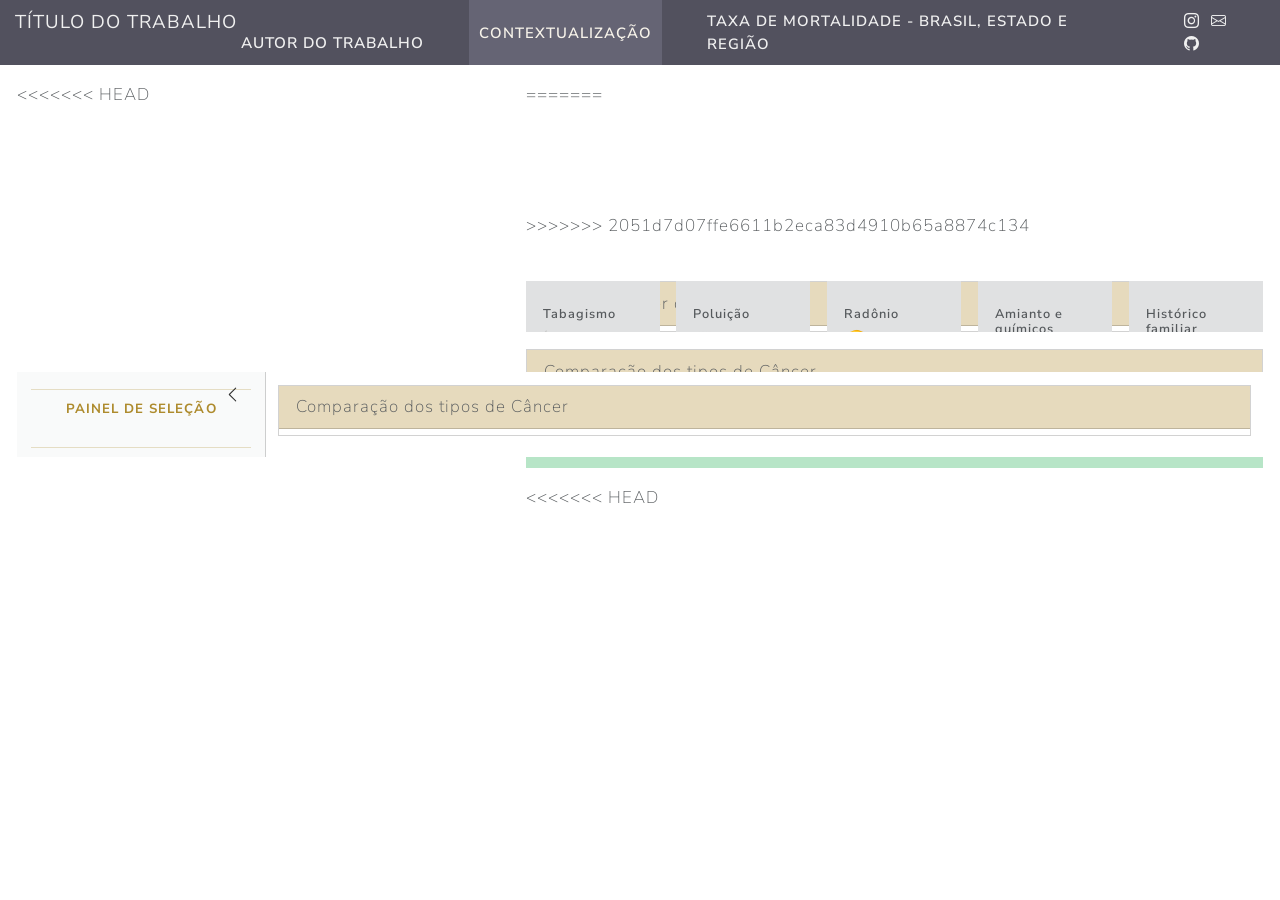
==== commit 28ade034: "new Merge branch 'main' of https://github.com/Agathadiasroque/Projeto-II  # Conflicts: #	docs/Dashbo" ====
--- a/docs/Dashboard.html
+++ b/docs/Dashboard.html
@@ -2,7 +2,7 @@
 <html xmlns="http://www.w3.org/1999/xhtml" lang="en" xml:lang="en"><head>
 
 <meta charset="utf-8">
-<meta name="generator" content="quarto-1.9.36">
+<meta name="generator" content="quarto-1.8.26">
 
 <meta name="viewport" content="width=device-width, initial-scale=1.0, user-scalable=yes">
 
@@ -10,9 +10,6 @@
 
 <title>TÍTULO DO TRABALHO</title>
 <style>
-/* Default styles provided by pandoc.
-** See https://pandoc.org/MANUAL.html#variables-for-html for config info.
-*/
 code{white-space: pre-wrap;}
 span.smallcaps{font-variant: small-caps;}
 div.columns{display: flex; gap: min(4vw, 1.5em);}
@@ -30,18 +27,19 @@
 <script src="Dashboard_files/libs/clipboard/clipboard.min.js"></script>
 <script src="Dashboard_files/libs/quarto-html/quarto.js" type="module"></script>
 <script src="Dashboard_files/libs/quarto-html/tabsets/tabsets.js" type="module"></script>
+<script src="Dashboard_files/libs/quarto-html/axe/axe-check.js" type="module"></script>
 <script src="Dashboard_files/libs/quarto-html/popper.min.js"></script>
 <script src="Dashboard_files/libs/quarto-html/tippy.umd.min.js"></script>
 <script src="Dashboard_files/libs/quarto-html/anchor.min.js"></script>
 <link href="Dashboard_files/libs/quarto-html/tippy.css" rel="stylesheet">
-<link href="Dashboard_files/libs/quarto-html/quarto-syntax-highlighting-845c23b38eaddc0f92fda52bfe77a8c8.css" rel="stylesheet" class="quarto-color-scheme" id="quarto-text-highlighting-styles">
-<link href="Dashboard_files/libs/quarto-html/quarto-syntax-highlighting-dark-f418161beb48e0141c760e455f12af2c.css" rel="stylesheet" class="quarto-color-scheme quarto-color-alternate" id="quarto-text-highlighting-styles">
-<link href="Dashboard_files/libs/quarto-html/quarto-syntax-highlighting-845c23b38eaddc0f92fda52bfe77a8c8.css" rel="stylesheet" class="quarto-color-scheme-extra" id="quarto-text-highlighting-styles">
+<link href="Dashboard_files/libs/quarto-html/quarto-syntax-highlighting-587c61ba64f3a5504c4d52d930310e48.css" rel="stylesheet" class="quarto-color-scheme" id="quarto-text-highlighting-styles">
+<link href="Dashboard_files/libs/quarto-html/quarto-syntax-highlighting-dark-b758ccaa5987ceb1b75504551e579abf.css" rel="stylesheet" class="quarto-color-scheme quarto-color-alternate" id="quarto-text-highlighting-styles">
+<link href="Dashboard_files/libs/quarto-html/quarto-syntax-highlighting-587c61ba64f3a5504c4d52d930310e48.css" rel="stylesheet" class="quarto-color-scheme-extra" id="quarto-text-highlighting-styles">
 <script src="Dashboard_files/libs/bootstrap/bootstrap.min.js"></script>
 <link href="Dashboard_files/libs/bootstrap/bootstrap-icons.css" rel="stylesheet">
-<link href="Dashboard_files/libs/bootstrap/bootstrap-7d27735ea06643a8c2a0d9ee0dcd2c6a.min.css" rel="stylesheet" append-hash="true" class="quarto-color-scheme" id="quarto-bootstrap" data-mode="light">
-<link href="Dashboard_files/libs/bootstrap/bootstrap-dark-7d27735ea06643a8c2a0d9ee0dcd2c6a.min.css" rel="stylesheet" append-hash="true" class="quarto-color-scheme quarto-color-alternate" id="quarto-bootstrap" data-mode="light">
-<link href="Dashboard_files/libs/bootstrap/bootstrap-7d27735ea06643a8c2a0d9ee0dcd2c6a.min.css" rel="stylesheet" append-hash="true" class="quarto-color-scheme-extra" id="quarto-bootstrap" data-mode="light">
+<link href="Dashboard_files/libs/bootstrap/bootstrap-d70d7eb7b8d989bee29fde8434beddd2.min.css" rel="stylesheet" append-hash="true" class="quarto-color-scheme" id="quarto-bootstrap" data-mode="light">
+<link href="Dashboard_files/libs/bootstrap/bootstrap-dark-d70d7eb7b8d989bee29fde8434beddd2.min.css" rel="stylesheet" append-hash="true" class="quarto-color-scheme quarto-color-alternate" id="quarto-bootstrap" data-mode="light">
+<link href="Dashboard_files/libs/bootstrap/bootstrap-d70d7eb7b8d989bee29fde8434beddd2.min.css" rel="stylesheet" append-hash="true" class="quarto-color-scheme-extra" id="quarto-bootstrap" data-mode="light">
 <script src="Dashboard_files/libs/quarto-dashboard/quarto-dashboard.js"></script>
 <script src="Dashboard_files/libs/quarto-dashboard/stickythead.js"></script>
 
@@ -84,7 +82,11 @@
 <div id="contextualização" class="dashboard-page tab-pane show active html-fill-item html-fill-container" data-orientation="columns" aria-labelledby="tab-contextualização">
 <div class="html-fill-item html-fill-container bslib-grid" style="display: grid; grid-template-columns: minmax(3em, 40fr) minmax(3em, 60fr);
 grid-auto-rows: minmax(0, 1fr);">
+<<<<<<< HEAD
 <div class="html-fill-item html-fill-container bslib-grid" style="display: grid; grid-template-rows: minmax(3em, 50fr) minmax(3em, 20fr) minmax(3em, 25fr); grid-auto-columns: minmax(0, 1fr);">
+=======
+<div class="html-fill-item html-fill-container bslib-grid" style="display: grid; grid-template-rows: minmax(3em, 60fr) minmax(3em, 40fr); grid-auto-columns: minmax(0, 1fr);">
+>>>>>>> 2051d7d07ffe6611b2eca83d4910b65a8874c134
 <div class="html-fill-item html-fill-container bslib-grid" style="display: grid; grid-template-columns: minmax(3em, 1fr);
 grid-auto-rows: minmax(0, 1fr);">
 <div class="card cell html-fill-item html-fill-container bslib-card" data-title="O que é câncer de pulmão?" data-bslib-card-init="" data-require-bs-caller="card()" data-full-screen="false">
@@ -116,6 +118,7 @@
     </span>
 </bslib-tooltip><script data-bslib-card-init="">bslib.Card.initializeAllCards();</script></div>
 </div>
+<<<<<<< HEAD
 <div class="html-fill-item html-fill-container bslib-grid" style="display: grid; grid-template-columns: minmax(3em, 1fr) minmax(3em, 1fr);
 grid-auto-rows: minmax(0, 1fr);">
 <div class="card valuebox cell html-fill-item html-fill-container bslib-card bslib-value-box" data-bslib-card-init="" data-require-bs-caller="card()" style=" background: #e0e1e2;">
@@ -265,6 +268,9 @@
 </bslib-tooltip><script data-bslib-card-init="">bslib.Card.initializeAllCards();</script></div>
 </div>
 <div class="html-fill-item html-fill-container bslib-grid" style="display: grid; grid-template-columns: minmax(3em, 1fr);
+=======
+<div class="html-fill-item html-fill-container bslib-grid" style="display: grid; grid-template-columns: minmax(3em, 1fr) minmax(3em, 1fr) minmax(3em, 1fr);
+>>>>>>> 2051d7d07ffe6611b2eca83d4910b65a8874c134
 grid-auto-rows: minmax(0, 1fr);">
 <div class="card valuebox cell html-fill-item html-fill-container bslib-card bslib-value-box" data-bslib-card-init="" data-require-bs-caller="card()" style=" background: #b7e5c7;">
 <div class="card-body html-fill-item html-fill-container">
@@ -281,12 +287,34 @@
 </div>
 <script data-bslib-card-init="">bslib.Card.initializeAllCards();</script></div>
 </div>
+<<<<<<< HEAD
 </div>
 </div>
 </div><div id="taxa-de-mortalidade---brasil-estado-e-região" class="dashboard-page tab-pane grid-skip html-fill-item html-fill-container dashboard-sidebar-container" data-orientation="columns" aria-labelledby="tab-taxa-de-mortalidade---brasil-estado-e-região">
 <div class="bslib-sidebar-layout html-fill-item html-fill-container" data-bslib-sidebar-open="desktop" data-bslib-sidebar-init="true" style=" --bslib-sidebar-width: 20%" data-bslib-sidebar-border="false" data-bslib-sidebar-border-radius="false"><div class="main html-fill-container html-fill-item"><div class="sidebar-content html-fill-item html-fill-container">
 <div class="html-fill-item html-fill-container bslib-grid" style="display: grid; grid-template-columns: minmax(3em, 1fr);
 grid-auto-rows: minmax(0, 1fr);">
+=======
+</div><div class="html-fill-item html-fill-container bslib-grid" style="display: grid; grid-template-rows: minmax(3em, 50fr) minmax(3em, 50fr); grid-auto-columns: minmax(0, 1fr);">
+<div class="html-fill-item html-fill-container bslib-grid" style="display: grid; grid-template-columns: minmax(3em, 1fr);
+grid-auto-rows: minmax(0, 1fr);">
+<div class="card cell html-fill-item html-fill-container bslib-card" data-title="Comparação dos tipos de Câncer" data-bslib-card-init="" data-require-bs-caller="card()" data-full-screen="false">
+<div class="card-header"><div class="card-title"><span style="display: inline">
+Comparação dos tipos de Câncer
+</span></div></div>
+<div class="card-body html-fill-item html-fill-container">
+<div class="cell-output-display html-fill-item html-fill-container">
+<img src="Dashboard_files/figure-html/unnamed-chunk-6-1.png" class="img-fluid quarto-figure quarto-figure-center quarto-dashboard-img-contain" style="width:100.0%">
+</div>
+</div>
+<bslib-tooltip placement="auto" bsoptions="[]" data-require-bs-version="5" data-require-bs-caller="tooltip()">
+    <template>Expand</template>
+    <span class="bslib-full-screen-enter badge rounded-pill">
+        <svg xmlns="http://www.w3.org/2000/svg" viewbox="0 0 24 24" style="height:1em;width:1em;" aria-hidden="true" role="img"><path d="M20 5C20 4.4 19.6 4 19 4H13C12.4 4 12 3.6 12 3C12 2.4 12.4 2 13 2H21C21.6 2 22 2.4 22 3V11C22 11.6 21.6 12 21 12C20.4 12 20 11.6 20 11V5ZM4 19C4 19.6 4.4 20 5 20H11C11.6 20 12 20.4 12 21C12 21.6 11.6 22 11 22H3C2.4 22 2 21.6 2 21V13C2 12.4 2.4 12 3 12C3.6 12 4 12.4 4 13V19Z"></path></svg>
+    </span>
+</bslib-tooltip><script data-bslib-card-init="">bslib.Card.initializeAllCards();</script></div>
+</div>
+>>>>>>> 2051d7d07ffe6611b2eca83d4910b65a8874c134
 <div class="card tabset html-fill-item html-fill-container bslib-card" data-bslib-card-init="" data-require-bs-caller="card()" data-full-screen="false">
 <div class="card-header dashboard-card-no-title bslib-navs-card-title">
 
@@ -424,6 +452,7 @@
 </div>
 <p>
 <script type="application/shiny-prerendered" data-context="server-start">
+<<<<<<< HEAD
 require(tidyverse)
 require(ggplot2)
 require(shadowtext)
@@ -480,6 +509,18 @@
   "40-44", "45-49", "50-54", "55-59",
   "60-64", "65-69", "70-74", "75-79", "80+"
 )
+=======
+# O comando context: setup é importantíssimo para que
+# todos os pacotes funcionem perfeitamente no código todo
+library(ggplot2)
+library(shiny)
+library(readxl)
+library(dplyr)
+library(scales)
+
+dados <- read_excel("/home/aluno/Documentos/agatha - projeto 2/Projeto-II/docs/MortalidadeCancer.xlsx")
+
+>>>>>>> 2051d7d07ffe6611b2eca83d4910b65a8874c134
 </script>
  
 <script type="application/shiny-prerendered" data-context="server">
@@ -972,12 +1013,20 @@
 </p>
 <!--html_preserve-->
 <script type="application/shiny-prerendered" data-context="dependencies">
+<<<<<<< HEAD
 {"type":"list","attributes":{},"value":[{"type":"list","attributes":{"names":{"type":"character","attributes":{},"value":["name","version","src","meta","script","stylesheet","head","attachment","package","all_files","pkgVersion"]},"class":{"type":"character","attributes":{},"value":["html_dependency"]}},"value":[{"type":"character","attributes":{},"value":["selectize"]},{"type":"character","attributes":{},"value":["0.15.2"]},{"type":"list","attributes":{"names":{"type":"character","attributes":{},"value":["file"]}},"value":[{"type":"character","attributes":{},"value":["www/shared/selectize"]}]},{"type":"NULL"},{"type":"character","attributes":{},"value":["js/selectize.min.js","accessibility/js/selectize-plugin-a11y.min.js"]},{"type":"character","attributes":{},"value":["css/selectize.bootstrap3.css"]},{"type":"NULL"},{"type":"NULL"},{"type":"character","attributes":{},"value":["shiny"]},{"type":"logical","attributes":{},"value":[true]},{"type":"character","attributes":{},"value":["1.13.0"]}]},{"type":"list","attributes":{"names":{"type":"character","attributes":{},"value":["name","version","src","meta","script","stylesheet","head","attachment","package","all_files","pkgVersion"]},"class":{"type":"character","attributes":{},"value":["html_dependency"]}},"value":[{"type":"character","attributes":{},"value":["ionrangeslider-javascript"]},{"type":"character","attributes":{},"value":["2.3.1"]},{"type":"list","attributes":{"names":{"type":"character","attributes":{},"value":["file"]}},"value":[{"type":"character","attributes":{},"value":["www/shared/ionrangeslider"]}]},{"type":"NULL"},{"type":"character","attributes":{},"value":["js/ion.rangeSlider.min.js"]},{"type":"NULL"},{"type":"NULL"},{"type":"NULL"},{"type":"character","attributes":{},"value":["shiny"]},{"type":"logical","attributes":{},"value":[true]},{"type":"character","attributes":{},"value":["1.13.0"]}]},{"type":"list","attributes":{"names":{"type":"character","attributes":{},"value":["name","version","src","meta","script","stylesheet","head","attachment","package","all_files","pkgVersion"]},"class":{"type":"character","attributes":{},"value":["html_dependency"]}},"value":[{"type":"character","attributes":{},"value":["strftime"]},{"type":"character","attributes":{},"value":["0.9.2"]},{"type":"list","attributes":{"names":{"type":"character","attributes":{},"value":["file"]}},"value":[{"type":"character","attributes":{},"value":["www/shared/strftime"]}]},{"type":"NULL"},{"type":"character","attributes":{},"value":["strftime-min.js"]},{"type":"NULL"},{"type":"NULL"},{"type":"NULL"},{"type":"character","attributes":{},"value":["shiny"]},{"type":"logical","attributes":{},"value":[true]},{"type":"character","attributes":{},"value":["1.13.0"]}]},{"type":"list","attributes":{"names":{"type":"character","attributes":{},"value":["name","version","src","meta","script","stylesheet","head","attachment","package","all_files","pkgVersion"]},"class":{"type":"character","attributes":{},"value":["html_dependency"]}},"value":[{"type":"character","attributes":{},"value":["ionrangeslider-css"]},{"type":"character","attributes":{},"value":["2.3.1"]},{"type":"list","attributes":{"names":{"type":"character","attributes":{},"value":["file"]}},"value":[{"type":"character","attributes":{},"value":["www/shared/ionrangeslider"]}]},{"type":"NULL"},{"type":"NULL"},{"type":"character","attributes":{},"value":["css/ion.rangeSlider.css"]},{"type":"NULL"},{"type":"NULL"},{"type":"character","attributes":{},"value":["shiny"]},{"type":"logical","attributes":{},"value":[true]},{"type":"character","attributes":{},"value":["1.13.0"]}]},{"type":"list","attributes":{"names":{"type":"character","attributes":{},"value":["name","version","src","meta","script","stylesheet","head","attachment","package","all_files","pkgVersion"]},"class":{"type":"character","attributes":{},"value":["html_dependency"]}},"value":[{"type":"character","attributes":{},"value":["font-awesome"]},{"type":"character","attributes":{},"value":["6.5.2"]},{"type":"list","attributes":{"names":{"type":"character","attributes":{},"value":["file"]}},"value":[{"type":"character","attributes":{},"value":["fontawesome"]}]},{"type":"NULL"},{"type":"NULL"},{"type":"character","attributes":{},"value":["css/all.min.css","css/v4-shims.min.css"]},{"type":"NULL"},{"type":"NULL"},{"type":"character","attributes":{},"value":["fontawesome"]},{"type":"logical","attributes":{},"value":[true]},{"type":"character","attributes":{},"value":["0.5.3"]}]},{"type":"list","attributes":{"names":{"type":"character","attributes":{},"value":["name","version","src","meta","script","stylesheet","head","attachment","package","all_files","pkgVersion"]},"class":{"type":"character","attributes":{},"value":["html_dependency"]}},"value":[{"type":"character","attributes":{},"value":["selectize"]},{"type":"character","attributes":{},"value":["0.15.2"]},{"type":"list","attributes":{"names":{"type":"character","attributes":{},"value":["file"]}},"value":[{"type":"character","attributes":{},"value":["www/shared/selectize"]}]},{"type":"NULL"},{"type":"character","attributes":{},"value":["js/selectize.min.js","accessibility/js/selectize-plugin-a11y.min.js"]},{"type":"character","attributes":{},"value":["css/selectize.bootstrap3.css"]},{"type":"NULL"},{"type":"NULL"},{"type":"character","attributes":{},"value":["shiny"]},{"type":"logical","attributes":{},"value":[true]},{"type":"character","attributes":{},"value":["1.13.0"]}]},{"type":"list","attributes":{"names":{"type":"character","attributes":{},"value":["name","version","src","meta","script","stylesheet","head","attachment","package","all_files","pkgVersion"]},"class":{"type":"character","attributes":{},"value":["html_dependency"]}},"value":[{"type":"character","attributes":{},"value":["htmltools-fill"]},{"type":"character","attributes":{},"value":["0.5.9"]},{"type":"list","attributes":{"names":{"type":"character","attributes":{},"value":["file"]}},"value":[{"type":"character","attributes":{},"value":["fill"]}]},{"type":"NULL"},{"type":"NULL"},{"type":"character","attributes":{},"value":["fill.css"]},{"type":"NULL"},{"type":"NULL"},{"type":"character","attributes":{},"value":["htmltools"]},{"type":"logical","attributes":{},"value":[true]},{"type":"character","attributes":{},"value":["0.5.9"]}]},{"type":"list","attributes":{"names":{"type":"character","attributes":{},"value":["name","version","src","meta","script","stylesheet","head","attachment","package","all_files","pkgVersion"]},"class":{"type":"character","attributes":{},"value":["html_dependency"]}},"value":[{"type":"character","attributes":{},"value":["htmltools-fill"]},{"type":"character","attributes":{},"value":["0.5.9"]},{"type":"list","attributes":{"names":{"type":"character","attributes":{},"value":["file"]}},"value":[{"type":"character","attributes":{},"value":["fill"]}]},{"type":"NULL"},{"type":"NULL"},{"type":"character","attributes":{},"value":["fill.css"]},{"type":"NULL"},{"type":"NULL"},{"type":"character","attributes":{},"value":["htmltools"]},{"type":"logical","attributes":{},"value":[true]},{"type":"character","attributes":{},"value":["0.5.9"]}]},{"type":"list","attributes":{"names":{"type":"character","attributes":{},"value":["name","version","src","meta","script","stylesheet","head","attachment","package","all_files","pkgVersion"]},"class":{"type":"character","attributes":{},"value":["html_dependency"]}},"value":[{"type":"character","attributes":{},"value":["htmltools-fill"]},{"type":"character","attributes":{},"value":["0.5.9"]},{"type":"list","attributes":{"names":{"type":"character","attributes":{},"value":["file"]}},"value":[{"type":"character","attributes":{},"value":["fill"]}]},{"type":"NULL"},{"type":"NULL"},{"type":"character","attributes":{},"value":["fill.css"]},{"type":"NULL"},{"type":"NULL"},{"type":"character","attributes":{},"value":["htmltools"]},{"type":"logical","attributes":{},"value":[true]},{"type":"character","attributes":{},"value":["0.5.9"]}]},{"type":"list","attributes":{"names":{"type":"character","attributes":{},"value":["name","version","src","meta","script","stylesheet","head","attachment","package","all_files","pkgVersion"]},"class":{"type":"character","attributes":{},"value":["html_dependency"]}},"value":[{"type":"character","attributes":{},"value":["htmltools-fill"]},{"type":"character","attributes":{},"value":["0.5.9"]},{"type":"list","attributes":{"names":{"type":"character","attributes":{},"value":["file"]}},"value":[{"type":"character","attributes":{},"value":["fill"]}]},{"type":"NULL"},{"type":"NULL"},{"type":"character","attributes":{},"value":["fill.css"]},{"type":"NULL"},{"type":"NULL"},{"type":"character","attributes":{},"value":["htmltools"]},{"type":"logical","attributes":{},"value":[true]},{"type":"character","attributes":{},"value":["0.5.9"]}]}]}
+=======
+{"type":"list","attributes":{},"value":[{"type":"list","attributes":{"names":{"type":"character","attributes":{},"value":["name","version","src","meta","script","stylesheet","head","attachment","package","all_files","pkgVersion"]},"class":{"type":"character","attributes":{},"value":["html_dependency"]}},"value":[{"type":"character","attributes":{},"value":["ionrangeslider-javascript"]},{"type":"character","attributes":{},"value":["2.3.1"]},{"type":"list","attributes":{"names":{"type":"character","attributes":{},"value":["file"]}},"value":[{"type":"character","attributes":{},"value":["www/shared/ionrangeslider"]}]},{"type":"NULL"},{"type":"character","attributes":{},"value":["js/ion.rangeSlider.min.js"]},{"type":"NULL"},{"type":"NULL"},{"type":"NULL"},{"type":"character","attributes":{},"value":["shiny"]},{"type":"logical","attributes":{},"value":[true]},{"type":"character","attributes":{},"value":["1.11.1"]}]},{"type":"list","attributes":{"names":{"type":"character","attributes":{},"value":["name","version","src","meta","script","stylesheet","head","attachment","package","all_files","pkgVersion"]},"class":{"type":"character","attributes":{},"value":["html_dependency"]}},"value":[{"type":"character","attributes":{},"value":["strftime"]},{"type":"character","attributes":{},"value":["0.9.2"]},{"type":"list","attributes":{"names":{"type":"character","attributes":{},"value":["file"]}},"value":[{"type":"character","attributes":{},"value":["www/shared/strftime"]}]},{"type":"NULL"},{"type":"character","attributes":{},"value":["strftime-min.js"]},{"type":"NULL"},{"type":"NULL"},{"type":"NULL"},{"type":"character","attributes":{},"value":["shiny"]},{"type":"logical","attributes":{},"value":[true]},{"type":"character","attributes":{},"value":["1.11.1"]}]},{"type":"list","attributes":{"names":{"type":"character","attributes":{},"value":["name","version","src","meta","script","stylesheet","head","attachment","package","all_files","pkgVersion"]},"class":{"type":"character","attributes":{},"value":["html_dependency"]}},"value":[{"type":"character","attributes":{},"value":["ionrangeslider-css"]},{"type":"character","attributes":{},"value":["2.3.1"]},{"type":"list","attributes":{"names":{"type":"character","attributes":{},"value":["file"]}},"value":[{"type":"character","attributes":{},"value":["www/shared/ionrangeslider"]}]},{"type":"NULL"},{"type":"NULL"},{"type":"character","attributes":{},"value":["css/ion.rangeSlider.css"]},{"type":"NULL"},{"type":"NULL"},{"type":"character","attributes":{},"value":["shiny"]},{"type":"logical","attributes":{},"value":[true]},{"type":"character","attributes":{},"value":["1.11.1"]}]},{"type":"list","attributes":{"names":{"type":"character","attributes":{},"value":["name","version","src","meta","script","stylesheet","head","attachment","package","all_files","pkgVersion"]},"class":{"type":"character","attributes":{},"value":["html_dependency"]}},"value":[{"type":"character","attributes":{},"value":["ionrangeslider-javascript"]},{"type":"character","attributes":{},"value":["2.3.1"]},{"type":"list","attributes":{"names":{"type":"character","attributes":{},"value":["file"]}},"value":[{"type":"character","attributes":{},"value":["www/shared/ionrangeslider"]}]},{"type":"NULL"},{"type":"character","attributes":{},"value":["js/ion.rangeSlider.min.js"]},{"type":"NULL"},{"type":"NULL"},{"type":"NULL"},{"type":"character","attributes":{},"value":["shiny"]},{"type":"logical","attributes":{},"value":[true]},{"type":"character","attributes":{},"value":["1.11.1"]}]},{"type":"list","attributes":{"names":{"type":"character","attributes":{},"value":["name","version","src","meta","script","stylesheet","head","attachment","package","all_files","pkgVersion"]},"class":{"type":"character","attributes":{},"value":["html_dependency"]}},"value":[{"type":"character","attributes":{},"value":["strftime"]},{"type":"character","attributes":{},"value":["0.9.2"]},{"type":"list","attributes":{"names":{"type":"character","attributes":{},"value":["file"]}},"value":[{"type":"character","attributes":{},"value":["www/shared/strftime"]}]},{"type":"NULL"},{"type":"character","attributes":{},"value":["strftime-min.js"]},{"type":"NULL"},{"type":"NULL"},{"type":"NULL"},{"type":"character","attributes":{},"value":["shiny"]},{"type":"logical","attributes":{},"value":[true]},{"type":"character","attributes":{},"value":["1.11.1"]}]},{"type":"list","attributes":{"names":{"type":"character","attributes":{},"value":["name","version","src","meta","script","stylesheet","head","attachment","package","all_files","pkgVersion"]},"class":{"type":"character","attributes":{},"value":["html_dependency"]}},"value":[{"type":"character","attributes":{},"value":["ionrangeslider-css"]},{"type":"character","attributes":{},"value":["2.3.1"]},{"type":"list","attributes":{"names":{"type":"character","attributes":{},"value":["file"]}},"value":[{"type":"character","attributes":{},"value":["www/shared/ionrangeslider"]}]},{"type":"NULL"},{"type":"NULL"},{"type":"character","attributes":{},"value":["css/ion.rangeSlider.css"]},{"type":"NULL"},{"type":"NULL"},{"type":"character","attributes":{},"value":["shiny"]},{"type":"logical","attributes":{},"value":[true]},{"type":"character","attributes":{},"value":["1.11.1"]}]},{"type":"list","attributes":{"names":{"type":"character","attributes":{},"value":["name","version","src","meta","script","stylesheet","head","attachment","package","all_files","pkgVersion"]},"class":{"type":"character","attributes":{},"value":["html_dependency"]}},"value":[{"type":"character","attributes":{},"value":["selectize"]},{"type":"character","attributes":{},"value":["0.15.2"]},{"type":"list","attributes":{"names":{"type":"character","attributes":{},"value":["file"]}},"value":[{"type":"character","attributes":{},"value":["www/shared/selectize"]}]},{"type":"NULL"},{"type":"character","attributes":{},"value":["js/selectize.min.js","accessibility/js/selectize-plugin-a11y.min.js"]},{"type":"character","attributes":{},"value":["css/selectize.bootstrap3.css"]},{"type":"NULL"},{"type":"NULL"},{"type":"character","attributes":{},"value":["shiny"]},{"type":"logical","attributes":{},"value":[true]},{"type":"character","attributes":{},"value":["1.11.1"]}]},{"type":"list","attributes":{"names":{"type":"character","attributes":{},"value":["name","version","src","meta","script","stylesheet","head","attachment","package","all_files","pkgVersion"]},"class":{"type":"character","attributes":{},"value":["html_dependency"]}},"value":[{"type":"character","attributes":{},"value":["htmltools-fill"]},{"type":"character","attributes":{},"value":["0.5.8.1"]},{"type":"list","attributes":{"names":{"type":"character","attributes":{},"value":["file"]}},"value":[{"type":"character","attributes":{},"value":["fill"]}]},{"type":"NULL"},{"type":"NULL"},{"type":"character","attributes":{},"value":["fill.css"]},{"type":"NULL"},{"type":"NULL"},{"type":"character","attributes":{},"value":["htmltools"]},{"type":"logical","attributes":{},"value":[true]},{"type":"character","attributes":{},"value":["0.5.8.1"]}]},{"type":"list","attributes":{"names":{"type":"character","attributes":{},"value":["name","version","src","meta","script","stylesheet","head","attachment","package","all_files","pkgVersion"]},"class":{"type":"character","attributes":{},"value":["html_dependency"]}},"value":[{"type":"character","attributes":{},"value":["htmltools-fill"]},{"type":"character","attributes":{},"value":["0.5.8.1"]},{"type":"list","attributes":{"names":{"type":"character","attributes":{},"value":["file"]}},"value":[{"type":"character","attributes":{},"value":["fill"]}]},{"type":"NULL"},{"type":"NULL"},{"type":"character","attributes":{},"value":["fill.css"]},{"type":"NULL"},{"type":"NULL"},{"type":"character","attributes":{},"value":["htmltools"]},{"type":"logical","attributes":{},"value":[true]},{"type":"character","attributes":{},"value":["0.5.8.1"]}]},{"type":"list","attributes":{"names":{"type":"character","attributes":{},"value":["name","version","src","meta","script","stylesheet","head","attachment","package","all_files","pkgVersion"]},"class":{"type":"character","attributes":{},"value":["html_dependency"]}},"value":[{"type":"character","attributes":{},"value":["htmltools-fill"]},{"type":"character","attributes":{},"value":["0.5.8.1"]},{"type":"list","attributes":{"names":{"type":"character","attributes":{},"value":["file"]}},"value":[{"type":"character","attributes":{},"value":["fill"]}]},{"type":"NULL"},{"type":"NULL"},{"type":"character","attributes":{},"value":["fill.css"]},{"type":"NULL"},{"type":"NULL"},{"type":"character","attributes":{},"value":["htmltools"]},{"type":"logical","attributes":{},"value":[true]},{"type":"character","attributes":{},"value":["0.5.8.1"]}]},{"type":"list","attributes":{"names":{"type":"character","attributes":{},"value":["name","version","src","meta","script","stylesheet","head","attachment","package","all_files","pkgVersion"]},"class":{"type":"character","attributes":{},"value":["html_dependency"]}},"value":[{"type":"character","attributes":{},"value":["htmltools-fill"]},{"type":"character","attributes":{},"value":["0.5.8.1"]},{"type":"list","attributes":{"names":{"type":"character","attributes":{},"value":["file"]}},"value":[{"type":"character","attributes":{},"value":["fill"]}]},{"type":"NULL"},{"type":"NULL"},{"type":"character","attributes":{},"value":["fill.css"]},{"type":"NULL"},{"type":"NULL"},{"type":"character","attributes":{},"value":["htmltools"]},{"type":"logical","attributes":{},"value":[true]},{"type":"character","attributes":{},"value":["0.5.8.1"]}]}]}
+>>>>>>> 2051d7d07ffe6611b2eca83d4910b65a8874c134
 </script>
 <!--/html_preserve-->
 <!--html_preserve-->
 <script type="application/shiny-prerendered" data-context="execution_dependencies">
+<<<<<<< HEAD
 {"type":"list","attributes":{"names":{"type":"character","attributes":{},"value":["packages"]}},"value":[{"type":"list","attributes":{"names":{"type":"character","attributes":{},"value":["packages","version"]},"class":{"type":"character","attributes":{},"value":["data.frame"]},"row.names":{"type":"integer","attributes":{},"value":[1,2,3,4,5,6,7,8,9,10,11,12,13,14,15,16,17,18,19,20,21,22,23,24,25,26,27,28,29,30,31,32,33,34,35,36,37,38,39,40,41,42,43,44,45,46,47,48,49,50,51,52,53,54,55,56,57,58,59,60,61,62,63,64,65,66,67,68,69,70,71,72,73,74,75,76,77]}},"value":[{"type":"character","attributes":{},"value":["base","bslib","cachem","cellranger","class","classInt","cli","colorspace","compiler","datasets","DBI","dichromat","digest","dplyr","e1071","evaluate","farver","fastmap","fontawesome","fontBitstreamVera","fontLiberation","fontquiver","gdtools","generics","ggiraph","ggplot2","ggspatial","glue","graphics","grDevices","grid","gtable","htmltools","htmlwidgets","httpuv","jquerylib","jsonlite","KernSmooth","knitr","labeling","later","lifecycle","magrittr","MASS","memoise","methods","mime","otel","pillar","pkgconfig","promises","proxy","purrr","R6","RColorBrewer","Rcpp","readxl","rlang","rmarkdown","rstudioapi","S7","sass","scales","sf","shiny","stats","systemfonts","tibble","tidyselect","tools","units","utils","vctrs","withr","xfun","xtable","yaml"]},{"type":"character","attributes":{},"value":["4.5.3","0.11.0","1.1.0","1.1.0","7.3-23","0.4-11","3.6.5","2.1-2","4.5.3","4.5.3","1.3.0","2.0-0.1","0.6.39","1.2.1","1.7-17","1.0.5","2.1.2","1.2.0","0.5.3","0.1.1","0.1.0","0.2.1","0.5.1","0.1.4","0.9.6","4.0.3","1.1.10","1.8.1","4.5.3","4.5.3","4.5.3","0.3.6","0.5.9","1.6.4","1.6.17","0.1.4","2.0.0","2.23-26","1.51","0.4.3","1.4.8","1.0.5","2.0.5","7.3-65","2.0.1","4.5.3","0.13","0.2.0","1.11.1","2.0.3","1.5.0","0.4-29","1.2.2","2.6.1","1.1-3","1.1.1-1.1","1.4.5","1.2.0","2.31","0.18.0","0.2.2","0.4.10","1.4.0","1.1-1","1.13.0","4.5.3","1.3.2","3.3.1","1.2.1","4.5.3","1.0-1","4.5.3","0.7.3","3.0.2","0.56","1.8-8","2.3.12"]}]}]}
+=======
+{"type":"list","attributes":{"names":{"type":"character","attributes":{},"value":["packages"]}},"value":[{"type":"list","attributes":{"names":{"type":"character","attributes":{},"value":["packages","version"]},"class":{"type":"character","attributes":{},"value":["data.frame"]},"row.names":{"type":"integer","attributes":{},"value":[1,2,3,4,5,6,7,8,9,10,11,12,13,14,15,16,17,18,19,20,21,22,23,24,25,26,27,28,29,30,31,32,33,34,35,36,37,38,39,40,41,42,43,44,45,46,47,48,49,50,51,52,53,54,55,56,57,58,59,60]}},"value":[{"type":"character","attributes":{},"value":["base","bslib","cachem","cellranger","cli","compiler","datasets","dichromat","digest","dplyr","evaluate","fansi","farver","fastmap","generics","ggplot2","glue","graphics","grDevices","grid","gtable","htmltools","htmlwidgets","httpuv","jquerylib","jsonlite","knitr","labeling","later","lifecycle","magrittr","memoise","methods","mime","otel","pillar","pkgconfig","promises","R6","RColorBrewer","Rcpp","readxl","rlang","rmarkdown","rstudioapi","S7","sass","scales","shiny","stats","tibble","tidyselect","tools","utf8","utils","vctrs","withr","xfun","xtable","yaml"]},{"type":"character","attributes":{},"value":["4.5.1","0.9.0","1.1.0","1.1.0","3.6.5","4.5.1","4.5.1","2.0-0.1","0.6.34","1.2.0","0.23","1.0.6","2.1.2","1.2.0","0.1.3","4.0.1","1.8.0","4.5.1","4.5.1","4.5.1","0.3.6","0.5.8.1","1.6.4","1.6.14","0.1.4","1.8.8","1.45","0.4.3","1.3.2","1.0.5","2.0.4","2.0.1","4.5.1","0.12","0.2.0","1.9.0","2.0.3","1.5.0","2.6.1","1.1-3","1.1.0","1.4.5","1.1.7","2.25","0.15.0","0.2.1","0.4.10","1.4.0","1.11.1","4.5.1","3.2.1","1.2.1","4.5.1","1.2.4","4.5.1","0.7.2","3.0.2","0.53","1.8-4","2.3.8"]}]}]}
+>>>>>>> 2051d7d07ffe6611b2eca83d4910b65a8874c134
 </script>
 <!--/html_preserve-->
 
--- a/docs/Dashboard_files/libs/quarto-html/quarto-syntax-highlighting-587c61ba64f3a5504c4d52d930310e48.css
+++ b/docs/Dashboard_files/libs/quarto-html/quarto-syntax-highlighting-587c61ba64f3a5504c4d52d930310e48.css
@@ -0,0 +1,236 @@
+/* quarto syntax highlight colors */
+:root {
+  --quarto-hl-ot-color: #003B4F;
+  --quarto-hl-at-color: #657422;
+  --quarto-hl-ss-color: #20794D;
+  --quarto-hl-an-color: #5E5E5E;
+  --quarto-hl-fu-color: #4758AB;
+  --quarto-hl-st-color: #20794D;
+  --quarto-hl-cf-color: #003B4F;
+  --quarto-hl-op-color: #5E5E5E;
+  --quarto-hl-er-color: #AD0000;
+  --quarto-hl-bn-color: #AD0000;
+  --quarto-hl-al-color: #AD0000;
+  --quarto-hl-va-color: #111111;
+  --quarto-hl-bu-color: inherit;
+  --quarto-hl-ex-color: inherit;
+  --quarto-hl-pp-color: #AD0000;
+  --quarto-hl-in-color: #5E5E5E;
+  --quarto-hl-vs-color: #20794D;
+  --quarto-hl-wa-color: #5E5E5E;
+  --quarto-hl-do-color: #5E5E5E;
+  --quarto-hl-im-color: #00769E;
+  --quarto-hl-ch-color: #20794D;
+  --quarto-hl-dt-color: #AD0000;
+  --quarto-hl-fl-color: #AD0000;
+  --quarto-hl-co-color: #5E5E5E;
+  --quarto-hl-cv-color: #5E5E5E;
+  --quarto-hl-cn-color: #8f5902;
+  --quarto-hl-sc-color: #5E5E5E;
+  --quarto-hl-dv-color: #AD0000;
+  --quarto-hl-kw-color: #003B4F;
+}
+
+/* other quarto variables */
+:root {
+  --quarto-font-monospace: SFMono-Regular, Menlo, Monaco, Consolas, "Liberation Mono", "Courier New", monospace;
+}
+
+/* syntax highlight based on Pandoc's rules */
+pre > code.sourceCode > span {
+  color: #003B4F;
+}
+
+code.sourceCode > span {
+  color: #003B4F;
+}
+
+div.sourceCode,
+div.sourceCode pre.sourceCode {
+  color: #003B4F;
+}
+
+/* Normal */
+code span {
+  color: #003B4F;
+}
+
+/* Alert */
+code span.al {
+  color: #AD0000;
+  font-style: inherit;
+}
+
+/* Annotation */
+code span.an {
+  color: #5E5E5E;
+  font-style: inherit;
+}
+
+/* Attribute */
+code span.at {
+  color: #657422;
+  font-style: inherit;
+}
+
+/* BaseN */
+code span.bn {
+  color: #AD0000;
+  font-style: inherit;
+}
+
+/* BuiltIn */
+code span.bu {
+  font-style: inherit;
+}
+
+/* ControlFlow */
+code span.cf {
+  color: #003B4F;
+  font-weight: bold;
+  font-style: inherit;
+}
+
+/* Char */
+code span.ch {
+  color: #20794D;
+  font-style: inherit;
+}
+
+/* Constant */
+code span.cn {
+  color: #8f5902;
+  font-style: inherit;
+}
+
+/* Comment */
+code span.co {
+  color: #5E5E5E;
+  font-style: inherit;
+}
+
+/* CommentVar */
+code span.cv {
+  color: #5E5E5E;
+  font-style: italic;
+}
+
+/* Documentation */
+code span.do {
+  color: #5E5E5E;
+  font-style: italic;
+}
+
+/* DataType */
+code span.dt {
+  color: #AD0000;
+  font-style: inherit;
+}
+
+/* DecVal */
+code span.dv {
+  color: #AD0000;
+  font-style: inherit;
+}
+
+/* Error */
+code span.er {
+  color: #AD0000;
+  font-style: inherit;
+}
+
+/* Extension */
+code span.ex {
+  font-style: inherit;
+}
+
+/* Float */
+code span.fl {
+  color: #AD0000;
+  font-style: inherit;
+}
+
+/* Function */
+code span.fu {
+  color: #4758AB;
+  font-style: inherit;
+}
+
+/* Import */
+code span.im {
+  color: #00769E;
+  font-style: inherit;
+}
+
+/* Information */
+code span.in {
+  color: #5E5E5E;
+  font-style: inherit;
+}
+
+/* Keyword */
+code span.kw {
+  color: #003B4F;
+  font-weight: bold;
+  font-style: inherit;
+}
+
+/* Operator */
+code span.op {
+  color: #5E5E5E;
+  font-style: inherit;
+}
+
+/* Other */
+code span.ot {
+  color: #003B4F;
+  font-style: inherit;
+}
+
+/* Preprocessor */
+code span.pp {
+  color: #AD0000;
+  font-style: inherit;
+}
+
+/* SpecialChar */
+code span.sc {
+  color: #5E5E5E;
+  font-style: inherit;
+}
+
+/* SpecialString */
+code span.ss {
+  color: #20794D;
+  font-style: inherit;
+}
+
+/* String */
+code span.st {
+  color: #20794D;
+  font-style: inherit;
+}
+
+/* Variable */
+code span.va {
+  color: #111111;
+  font-style: inherit;
+}
+
+/* VerbatimString */
+code span.vs {
+  color: #20794D;
+  font-style: inherit;
+}
+
+/* Warning */
+code span.wa {
+  color: #5E5E5E;
+  font-style: italic;
+}
+
+.prevent-inlining {
+  content: "</";
+}
+
+/*# sourceMappingURL=2dce1cc6c82594539e1579de68416b47.css.map */
--- a/docs/Dashboard_files/libs/quarto-html/quarto-syntax-highlighting-dark-b758ccaa5987ceb1b75504551e579abf.css
+++ b/docs/Dashboard_files/libs/quarto-html/quarto-syntax-highlighting-dark-b758ccaa5987ceb1b75504551e579abf.css
@@ -0,0 +1,219 @@
+/* quarto syntax highlight colors */
+:root {
+  --quarto-hl-al-color: #f07178;
+  --quarto-hl-an-color: #d4d0ab;
+  --quarto-hl-at-color: #00e0e0;
+  --quarto-hl-bn-color: #d4d0ab;
+  --quarto-hl-bu-color: #abe338;
+  --quarto-hl-ch-color: #abe338;
+  --quarto-hl-co-color: #f8f8f2;
+  --quarto-hl-cv-color: #ffd700;
+  --quarto-hl-cn-color: #ffd700;
+  --quarto-hl-cf-color: #ffa07a;
+  --quarto-hl-dt-color: #ffa07a;
+  --quarto-hl-dv-color: #d4d0ab;
+  --quarto-hl-do-color: #f8f8f2;
+  --quarto-hl-er-color: #f07178;
+  --quarto-hl-ex-color: #00e0e0;
+  --quarto-hl-fl-color: #d4d0ab;
+  --quarto-hl-fu-color: #ffa07a;
+  --quarto-hl-im-color: #abe338;
+  --quarto-hl-in-color: #d4d0ab;
+  --quarto-hl-kw-color: #ffa07a;
+  --quarto-hl-op-color: #ffa07a;
+  --quarto-hl-ot-color: #00e0e0;
+  --quarto-hl-pp-color: #dcc6e0;
+  --quarto-hl-re-color: #00e0e0;
+  --quarto-hl-sc-color: #abe338;
+  --quarto-hl-ss-color: #abe338;
+  --quarto-hl-st-color: #abe338;
+  --quarto-hl-va-color: #00e0e0;
+  --quarto-hl-vs-color: #abe338;
+  --quarto-hl-wa-color: #dcc6e0;
+}
+
+/* other quarto variables */
+:root {
+  --quarto-font-monospace: SFMono-Regular, Menlo, Monaco, Consolas, "Liberation Mono", "Courier New", monospace;
+}
+
+/* syntax highlight based on Pandoc's rules */
+pre > code.sourceCode > span {
+  color: #f8f8f2;
+}
+
+code.sourceCode > span {
+  color: #f8f8f2;
+}
+
+div.sourceCode,
+div.sourceCode pre.sourceCode {
+  color: #f8f8f2;
+}
+
+/* Normal */
+code span {
+  color: #f8f8f2;
+}
+
+/* Alert */
+code span.al {
+  color: #f07178;
+}
+
+/* Annotation */
+code span.an {
+  color: #d4d0ab;
+}
+
+/* Attribute */
+code span.at {
+  color: #00e0e0;
+}
+
+/* BaseN */
+code span.bn {
+  color: #d4d0ab;
+}
+
+/* BuiltIn */
+code span.bu {
+  color: #abe338;
+}
+
+/* ControlFlow */
+code span.cf {
+  font-weight: bold;
+  color: #ffa07a;
+}
+
+/* Char */
+code span.ch {
+  color: #abe338;
+}
+
+/* Constant */
+code span.cn {
+  color: #ffd700;
+}
+
+/* Comment */
+code span.co {
+  font-style: italic;
+  color: #f8f8f2;
+}
+
+/* CommentVar */
+code span.cv {
+  color: #ffd700;
+}
+
+/* Documentation */
+code span.do {
+  color: #f8f8f2;
+}
+
+/* DataType */
+code span.dt {
+  color: #ffa07a;
+}
+
+/* DecVal */
+code span.dv {
+  color: #d4d0ab;
+}
+
+/* Error */
+code span.er {
+  color: #f07178;
+  text-decoration: underline;
+}
+
+/* Extension */
+code span.ex {
+  font-weight: bold;
+  color: #00e0e0;
+}
+
+/* Float */
+code span.fl {
+  color: #d4d0ab;
+}
+
+/* Function */
+code span.fu {
+  color: #ffa07a;
+}
+
+/* Import */
+code span.im {
+  color: #abe338;
+}
+
+/* Information */
+code span.in {
+  color: #d4d0ab;
+}
+
+/* Keyword */
+code span.kw {
+  font-weight: bold;
+  color: #ffa07a;
+}
+
+/* Operator */
+code span.op {
+  color: #ffa07a;
+}
+
+/* Other */
+code span.ot {
+  color: #00e0e0;
+}
+
+/* Preprocessor */
+code span.pp {
+  color: #dcc6e0;
+}
+
+/* RegionMarker */
+code span.re {
+  background-color: #f8f8f2;
+  color: #00e0e0;
+}
+
+/* SpecialChar */
+code span.sc {
+  color: #abe338;
+}
+
+/* SpecialString */
+code span.ss {
+  color: #abe338;
+}
+
+/* String */
+code span.st {
+  color: #abe338;
+}
+
+/* Variable */
+code span.va {
+  color: #00e0e0;
+}
+
+/* VerbatimString */
+code span.vs {
+  color: #abe338;
+}
+
+/* Warning */
+code span.wa {
+  color: #dcc6e0;
+}
+
+.prevent-inlining {
+  content: "</";
+}
+
+/*# sourceMappingURL=6c091f0476edacc1e88d089996040f32.css.map */
--- a/docs/Dashboard_files/libs/quarto-html/quarto-syntax-highlighting-587c61ba64f3a5504c4d52d930310e48.css
+++ b/docs/Dashboard_files/libs/quarto-html/quarto-syntax-highlighting-587c61ba64f3a5504c4d52d930310e48.css
@@ -0,0 +1,236 @@
+/* quarto syntax highlight colors */
+:root {
+  --quarto-hl-ot-color: #003B4F;
+  --quarto-hl-at-color: #657422;
+  --quarto-hl-ss-color: #20794D;
+  --quarto-hl-an-color: #5E5E5E;
+  --quarto-hl-fu-color: #4758AB;
+  --quarto-hl-st-color: #20794D;
+  --quarto-hl-cf-color: #003B4F;
+  --quarto-hl-op-color: #5E5E5E;
+  --quarto-hl-er-color: #AD0000;
+  --quarto-hl-bn-color: #AD0000;
+  --quarto-hl-al-color: #AD0000;
+  --quarto-hl-va-color: #111111;
+  --quarto-hl-bu-color: inherit;
+  --quarto-hl-ex-color: inherit;
+  --quarto-hl-pp-color: #AD0000;
+  --quarto-hl-in-color: #5E5E5E;
+  --quarto-hl-vs-color: #20794D;
+  --quarto-hl-wa-color: #5E5E5E;
+  --quarto-hl-do-color: #5E5E5E;
+  --quarto-hl-im-color: #00769E;
+  --quarto-hl-ch-color: #20794D;
+  --quarto-hl-dt-color: #AD0000;
+  --quarto-hl-fl-color: #AD0000;
+  --quarto-hl-co-color: #5E5E5E;
+  --quarto-hl-cv-color: #5E5E5E;
+  --quarto-hl-cn-color: #8f5902;
+  --quarto-hl-sc-color: #5E5E5E;
+  --quarto-hl-dv-color: #AD0000;
+  --quarto-hl-kw-color: #003B4F;
+}
+
+/* other quarto variables */
+:root {
+  --quarto-font-monospace: SFMono-Regular, Menlo, Monaco, Consolas, "Liberation Mono", "Courier New", monospace;
+}
+
+/* syntax highlight based on Pandoc's rules */
+pre > code.sourceCode > span {
+  color: #003B4F;
+}
+
+code.sourceCode > span {
+  color: #003B4F;
+}
+
+div.sourceCode,
+div.sourceCode pre.sourceCode {
+  color: #003B4F;
+}
+
+/* Normal */
+code span {
+  color: #003B4F;
+}
+
+/* Alert */
+code span.al {
+  color: #AD0000;
+  font-style: inherit;
+}
+
+/* Annotation */
+code span.an {
+  color: #5E5E5E;
+  font-style: inherit;
+}
+
+/* Attribute */
+code span.at {
+  color: #657422;
+  font-style: inherit;
+}
+
+/* BaseN */
+code span.bn {
+  color: #AD0000;
+  font-style: inherit;
+}
+
+/* BuiltIn */
+code span.bu {
+  font-style: inherit;
+}
+
+/* ControlFlow */
+code span.cf {
+  color: #003B4F;
+  font-weight: bold;
+  font-style: inherit;
+}
+
+/* Char */
+code span.ch {
+  color: #20794D;
+  font-style: inherit;
+}
+
+/* Constant */
+code span.cn {
+  color: #8f5902;
+  font-style: inherit;
+}
+
+/* Comment */
+code span.co {
+  color: #5E5E5E;
+  font-style: inherit;
+}
+
+/* CommentVar */
+code span.cv {
+  color: #5E5E5E;
+  font-style: italic;
+}
+
+/* Documentation */
+code span.do {
+  color: #5E5E5E;
+  font-style: italic;
+}
+
+/* DataType */
+code span.dt {
+  color: #AD0000;
+  font-style: inherit;
+}
+
+/* DecVal */
+code span.dv {
+  color: #AD0000;
+  font-style: inherit;
+}
+
+/* Error */
+code span.er {
+  color: #AD0000;
+  font-style: inherit;
+}
+
+/* Extension */
+code span.ex {
+  font-style: inherit;
+}
+
+/* Float */
+code span.fl {
+  color: #AD0000;
+  font-style: inherit;
+}
+
+/* Function */
+code span.fu {
+  color: #4758AB;
+  font-style: inherit;
+}
+
+/* Import */
+code span.im {
+  color: #00769E;
+  font-style: inherit;
+}
+
+/* Information */
+code span.in {
+  color: #5E5E5E;
+  font-style: inherit;
+}
+
+/* Keyword */
+code span.kw {
+  color: #003B4F;
+  font-weight: bold;
+  font-style: inherit;
+}
+
+/* Operator */
+code span.op {
+  color: #5E5E5E;
+  font-style: inherit;
+}
+
+/* Other */
+code span.ot {
+  color: #003B4F;
+  font-style: inherit;
+}
+
+/* Preprocessor */
+code span.pp {
+  color: #AD0000;
+  font-style: inherit;
+}
+
+/* SpecialChar */
+code span.sc {
+  color: #5E5E5E;
+  font-style: inherit;
+}
+
+/* SpecialString */
+code span.ss {
+  color: #20794D;
+  font-style: inherit;
+}
+
+/* String */
+code span.st {
+  color: #20794D;
+  font-style: inherit;
+}
+
+/* Variable */
+code span.va {
+  color: #111111;
+  font-style: inherit;
+}
+
+/* VerbatimString */
+code span.vs {
+  color: #20794D;
+  font-style: inherit;
+}
+
+/* Warning */
+code span.wa {
+  color: #5E5E5E;
+  font-style: italic;
+}
+
+.prevent-inlining {
+  content: "</";
+}
+
+/*# sourceMappingURL=2dce1cc6c82594539e1579de68416b47.css.map */
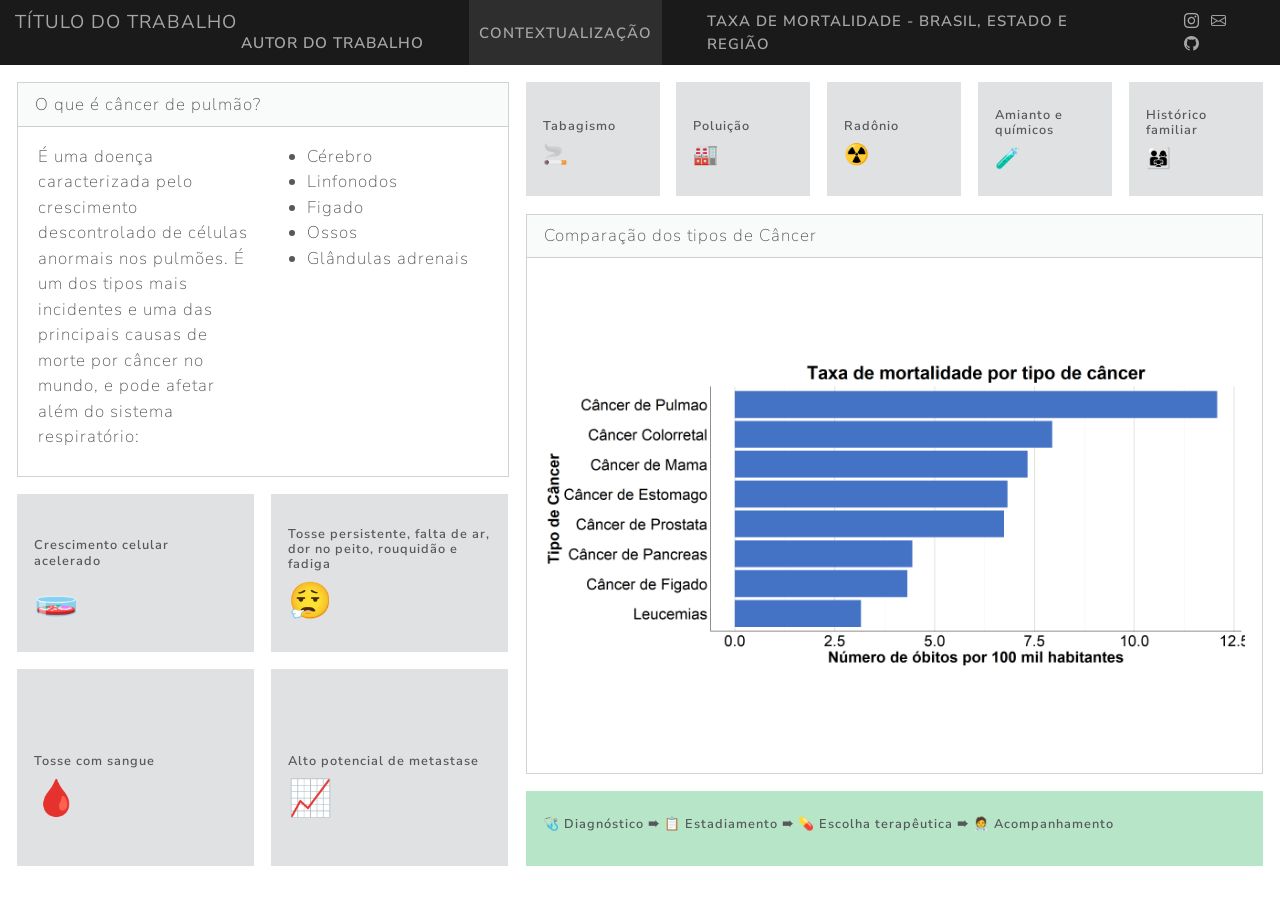
==== commit 5e8fdbcf: "new" ====
--- a/docs/Dashboard.html
+++ b/docs/Dashboard.html
@@ -2,7 +2,7 @@
 <html xmlns="http://www.w3.org/1999/xhtml" lang="en" xml:lang="en"><head>
 
 <meta charset="utf-8">
-<meta name="generator" content="quarto-1.8.26">
+<meta name="generator" content="quarto-1.9.36">
 
 <meta name="viewport" content="width=device-width, initial-scale=1.0, user-scalable=yes">
 
@@ -10,6 +10,9 @@
 
 <title>TÍTULO DO TRABALHO</title>
 <style>
+/* Default styles provided by pandoc.
+** See https://pandoc.org/MANUAL.html#variables-for-html for config info.
+*/
 code{white-space: pre-wrap;}
 span.smallcaps{font-variant: small-caps;}
 div.columns{display: flex; gap: min(4vw, 1.5em);}
@@ -27,19 +30,18 @@
 <script src="Dashboard_files/libs/clipboard/clipboard.min.js"></script>
 <script src="Dashboard_files/libs/quarto-html/quarto.js" type="module"></script>
 <script src="Dashboard_files/libs/quarto-html/tabsets/tabsets.js" type="module"></script>
-<script src="Dashboard_files/libs/quarto-html/axe/axe-check.js" type="module"></script>
 <script src="Dashboard_files/libs/quarto-html/popper.min.js"></script>
 <script src="Dashboard_files/libs/quarto-html/tippy.umd.min.js"></script>
 <script src="Dashboard_files/libs/quarto-html/anchor.min.js"></script>
 <link href="Dashboard_files/libs/quarto-html/tippy.css" rel="stylesheet">
-<link href="Dashboard_files/libs/quarto-html/quarto-syntax-highlighting-587c61ba64f3a5504c4d52d930310e48.css" rel="stylesheet" class="quarto-color-scheme" id="quarto-text-highlighting-styles">
-<link href="Dashboard_files/libs/quarto-html/quarto-syntax-highlighting-dark-b758ccaa5987ceb1b75504551e579abf.css" rel="stylesheet" class="quarto-color-scheme quarto-color-alternate" id="quarto-text-highlighting-styles">
-<link href="Dashboard_files/libs/quarto-html/quarto-syntax-highlighting-587c61ba64f3a5504c4d52d930310e48.css" rel="stylesheet" class="quarto-color-scheme-extra" id="quarto-text-highlighting-styles">
+<link href="Dashboard_files/libs/quarto-html/quarto-syntax-highlighting-845c23b38eaddc0f92fda52bfe77a8c8.css" rel="stylesheet" class="quarto-color-scheme" id="quarto-text-highlighting-styles">
+<link href="Dashboard_files/libs/quarto-html/quarto-syntax-highlighting-dark-f418161beb48e0141c760e455f12af2c.css" rel="stylesheet" class="quarto-color-scheme quarto-color-alternate" id="quarto-text-highlighting-styles">
+<link href="Dashboard_files/libs/quarto-html/quarto-syntax-highlighting-845c23b38eaddc0f92fda52bfe77a8c8.css" rel="stylesheet" class="quarto-color-scheme-extra" id="quarto-text-highlighting-styles">
 <script src="Dashboard_files/libs/bootstrap/bootstrap.min.js"></script>
 <link href="Dashboard_files/libs/bootstrap/bootstrap-icons.css" rel="stylesheet">
-<link href="Dashboard_files/libs/bootstrap/bootstrap-d70d7eb7b8d989bee29fde8434beddd2.min.css" rel="stylesheet" append-hash="true" class="quarto-color-scheme" id="quarto-bootstrap" data-mode="light">
-<link href="Dashboard_files/libs/bootstrap/bootstrap-dark-d70d7eb7b8d989bee29fde8434beddd2.min.css" rel="stylesheet" append-hash="true" class="quarto-color-scheme quarto-color-alternate" id="quarto-bootstrap" data-mode="light">
-<link href="Dashboard_files/libs/bootstrap/bootstrap-d70d7eb7b8d989bee29fde8434beddd2.min.css" rel="stylesheet" append-hash="true" class="quarto-color-scheme-extra" id="quarto-bootstrap" data-mode="light">
+<link href="Dashboard_files/libs/bootstrap/bootstrap-7d27735ea06643a8c2a0d9ee0dcd2c6a.min.css" rel="stylesheet" append-hash="true" class="quarto-color-scheme" id="quarto-bootstrap" data-mode="light">
+<link href="Dashboard_files/libs/bootstrap/bootstrap-dark-7d27735ea06643a8c2a0d9ee0dcd2c6a.min.css" rel="stylesheet" append-hash="true" class="quarto-color-scheme quarto-color-alternate" id="quarto-bootstrap" data-mode="light">
+<link href="Dashboard_files/libs/bootstrap/bootstrap-7d27735ea06643a8c2a0d9ee0dcd2c6a.min.css" rel="stylesheet" append-hash="true" class="quarto-color-scheme-extra" id="quarto-bootstrap" data-mode="light">
 <script src="Dashboard_files/libs/quarto-dashboard/quarto-dashboard.js"></script>
 <script src="Dashboard_files/libs/quarto-dashboard/stickythead.js"></script>
 
@@ -82,11 +84,7 @@
 <div id="contextualização" class="dashboard-page tab-pane show active html-fill-item html-fill-container" data-orientation="columns" aria-labelledby="tab-contextualização">
 <div class="html-fill-item html-fill-container bslib-grid" style="display: grid; grid-template-columns: minmax(3em, 40fr) minmax(3em, 60fr);
 grid-auto-rows: minmax(0, 1fr);">
-<<<<<<< HEAD
 <div class="html-fill-item html-fill-container bslib-grid" style="display: grid; grid-template-rows: minmax(3em, 50fr) minmax(3em, 20fr) minmax(3em, 25fr); grid-auto-columns: minmax(0, 1fr);">
-=======
-<div class="html-fill-item html-fill-container bslib-grid" style="display: grid; grid-template-rows: minmax(3em, 60fr) minmax(3em, 40fr); grid-auto-columns: minmax(0, 1fr);">
->>>>>>> 2051d7d07ffe6611b2eca83d4910b65a8874c134
 <div class="html-fill-item html-fill-container bslib-grid" style="display: grid; grid-template-columns: minmax(3em, 1fr);
 grid-auto-rows: minmax(0, 1fr);">
 <div class="card cell html-fill-item html-fill-container bslib-card" data-title="O que é câncer de pulmão?" data-bslib-card-init="" data-require-bs-caller="card()" data-full-screen="false">
@@ -118,7 +116,6 @@
     </span>
 </bslib-tooltip><script data-bslib-card-init="">bslib.Card.initializeAllCards();</script></div>
 </div>
-<<<<<<< HEAD
 <div class="html-fill-item html-fill-container bslib-grid" style="display: grid; grid-template-columns: minmax(3em, 1fr) minmax(3em, 1fr);
 grid-auto-rows: minmax(0, 1fr);">
 <div class="card valuebox cell html-fill-item html-fill-container bslib-card bslib-value-box" data-bslib-card-init="" data-require-bs-caller="card()" style=" background: #e0e1e2;">
@@ -268,9 +265,6 @@
 </bslib-tooltip><script data-bslib-card-init="">bslib.Card.initializeAllCards();</script></div>
 </div>
 <div class="html-fill-item html-fill-container bslib-grid" style="display: grid; grid-template-columns: minmax(3em, 1fr);
-=======
-<div class="html-fill-item html-fill-container bslib-grid" style="display: grid; grid-template-columns: minmax(3em, 1fr) minmax(3em, 1fr) minmax(3em, 1fr);
->>>>>>> 2051d7d07ffe6611b2eca83d4910b65a8874c134
 grid-auto-rows: minmax(0, 1fr);">
 <div class="card valuebox cell html-fill-item html-fill-container bslib-card bslib-value-box" data-bslib-card-init="" data-require-bs-caller="card()" style=" background: #b7e5c7;">
 <div class="card-body html-fill-item html-fill-container">
@@ -287,34 +281,12 @@
 </div>
 <script data-bslib-card-init="">bslib.Card.initializeAllCards();</script></div>
 </div>
-<<<<<<< HEAD
 </div>
 </div>
 </div><div id="taxa-de-mortalidade---brasil-estado-e-região" class="dashboard-page tab-pane grid-skip html-fill-item html-fill-container dashboard-sidebar-container" data-orientation="columns" aria-labelledby="tab-taxa-de-mortalidade---brasil-estado-e-região">
 <div class="bslib-sidebar-layout html-fill-item html-fill-container" data-bslib-sidebar-open="desktop" data-bslib-sidebar-init="true" style=" --bslib-sidebar-width: 20%" data-bslib-sidebar-border="false" data-bslib-sidebar-border-radius="false"><div class="main html-fill-container html-fill-item"><div class="sidebar-content html-fill-item html-fill-container">
 <div class="html-fill-item html-fill-container bslib-grid" style="display: grid; grid-template-columns: minmax(3em, 1fr);
 grid-auto-rows: minmax(0, 1fr);">
-=======
-</div><div class="html-fill-item html-fill-container bslib-grid" style="display: grid; grid-template-rows: minmax(3em, 50fr) minmax(3em, 50fr); grid-auto-columns: minmax(0, 1fr);">
-<div class="html-fill-item html-fill-container bslib-grid" style="display: grid; grid-template-columns: minmax(3em, 1fr);
-grid-auto-rows: minmax(0, 1fr);">
-<div class="card cell html-fill-item html-fill-container bslib-card" data-title="Comparação dos tipos de Câncer" data-bslib-card-init="" data-require-bs-caller="card()" data-full-screen="false">
-<div class="card-header"><div class="card-title"><span style="display: inline">
-Comparação dos tipos de Câncer
-</span></div></div>
-<div class="card-body html-fill-item html-fill-container">
-<div class="cell-output-display html-fill-item html-fill-container">
-<img src="Dashboard_files/figure-html/unnamed-chunk-6-1.png" class="img-fluid quarto-figure quarto-figure-center quarto-dashboard-img-contain" style="width:100.0%">
-</div>
-</div>
-<bslib-tooltip placement="auto" bsoptions="[]" data-require-bs-version="5" data-require-bs-caller="tooltip()">
-    <template>Expand</template>
-    <span class="bslib-full-screen-enter badge rounded-pill">
-        <svg xmlns="http://www.w3.org/2000/svg" viewbox="0 0 24 24" style="height:1em;width:1em;" aria-hidden="true" role="img"><path d="M20 5C20 4.4 19.6 4 19 4H13C12.4 4 12 3.6 12 3C12 2.4 12.4 2 13 2H21C21.6 2 22 2.4 22 3V11C22 11.6 21.6 12 21 12C20.4 12 20 11.6 20 11V5ZM4 19C4 19.6 4.4 20 5 20H11C11.6 20 12 20.4 12 21C12 21.6 11.6 22 11 22H3C2.4 22 2 21.6 2 21V13C2 12.4 2.4 12 3 12C3.6 12 4 12.4 4 13V19Z"></path></svg>
-    </span>
-</bslib-tooltip><script data-bslib-card-init="">bslib.Card.initializeAllCards();</script></div>
-</div>
->>>>>>> 2051d7d07ffe6611b2eca83d4910b65a8874c134
 <div class="card tabset html-fill-item html-fill-container bslib-card" data-bslib-card-init="" data-require-bs-caller="card()" data-full-screen="false">
 <div class="card-header dashboard-card-no-title bslib-navs-card-title">
 
@@ -329,7 +301,7 @@
 <div class="card cell html-fill-item html-fill-container bslib-card" data-bslib-card-init="" data-require-bs-caller="card()" data-full-screen="false">
 <div class="card-body html-fill-item html-fill-container">
 <div class="cell-output-display html-fill-item html-fill-container">
-<div class="shiny-plot-output html-fill-item html-fill-container" id="barras" style="width:100%;height:400px;"></div>
+<div class="shiny-plot-output html-fill-item html-fill-container" id="barras" style="width:100%;height:100%;"></div>
 </div>
 </div>
 <bslib-tooltip placement="auto" bsoptions="[]" data-require-bs-version="5" data-require-bs-caller="tooltip()">
@@ -358,7 +330,7 @@
 <div class="card cell html-fill-item html-fill-container bslib-card" data-bslib-card-init="" data-require-bs-caller="card()" data-full-screen="false">
 <div class="card-body html-fill-item html-fill-container">
 <div class="cell-output-display html-fill-item html-fill-container">
-<div class="shiny-plot-output html-fill-item html-fill-container" id="serie" style="width:100%;height:400px;"></div>
+<div class="plotly html-widget html-widget-output shiny-report-size shiny-report-theme html-fill-item html-fill-container" id="serie" style="width:100%;height:100%;"></div>
 </div>
 </div>
 <bslib-tooltip placement="auto" bsoptions="[]" data-require-bs-version="5" data-require-bs-caller="tooltip()">
@@ -395,7 +367,7 @@
 </bslib-tooltip><script data-bslib-card-init="">bslib.Card.initializeAllCards();</script></div>
 </div>
 </div></div><aside id="bslib-sidebar-1" class="sidebar html-fill-container html-fill-item"><div class="html-fill-item html-fill-container">
-<div style="display: flex; align-items: center; justify-content: center; text-align: center; font-size: 0.78rem; font-weight: 700; text-transform: uppercase; letter-spacing: 0.08em; color: #ae8b2d; border-top: 1px solid #ae8b2d44; border-bottom: 1px solid #ae8b2d44; padding: 0.6rem 0; margin-bottom: 1rem;">
+<div style="display: flex; align-items: center; justify-content: center; text-align: center; font-size: 0.78rem; font-weight: 700; text-transform: uppercase; letter-spacing: 0.08em; color: #ae8b2d; border-top: 1px solid #343a40; border-bottom: 1px solid #343a40; padding: 0.6rem 0; margin-bottom: 1rem;">
 <p>Painel de Seleção</p>
 </div>
 <div class="cell-output-display no-overflow-x">
@@ -435,9 +407,6 @@
 </div>
 </div>
 </div>
-<div class="sidebar-footer">
-<p>Fonte: SIM/DATASUS · <code>{microdatasus}</code></p>
-</div>
 </div></aside>
 <button class="collapse-toggle" type="button" title="Toggle sidebar" aria-expanded="true" aria-controls="bslib-sidebar-1">
     <svg xmlns="http://www.w3.org/2000/svg" viewbox="0 0 16 16" class="bi bi-chevron-left collapse-icon" style="fill:currentColor;" aria-hidden="true" role="img">
@@ -452,7 +421,6 @@
 </div>
 <p>
 <script type="application/shiny-prerendered" data-context="server-start">
-<<<<<<< HEAD
 require(tidyverse)
 require(ggplot2)
 require(shadowtext)
@@ -480,9 +448,9 @@
     .default = codigo))
   
 
-#shapes <- readRDS("data/shapes.rds")
-
-#shape_rj <- readRDS("data/shape_rj.rds")
+shapes <- readRDS("C:\\Users\\agath\\OneDrive\\Documentos\\Trabalho Prática 2\\Projeto-II\\docs\\shapes.rds")
+
+shape_rj <- readRDS("C:\\Users\\agath\\OneDrive\\Documentos\\Trabalho Prática 2\\Projeto-II\\docs\\shape_rj.rds")
 
 # ── Constantes ─────────────────────────────────────────────────────────────────
 ESTADOS <- c(
@@ -509,18 +477,6 @@
   "40-44", "45-49", "50-54", "55-59",
   "60-64", "65-69", "70-74", "75-79", "80+"
 )
-=======
-# O comando context: setup é importantíssimo para que
-# todos os pacotes funcionem perfeitamente no código todo
-library(ggplot2)
-library(shiny)
-library(readxl)
-library(dplyr)
-library(scales)
-
-dados <- read_excel("/home/aluno/Documentos/agatha - projeto 2/Projeto-II/docs/MortalidadeCancer.xlsx")
-
->>>>>>> 2051d7d07ffe6611b2eca83d4910b65a8874c134
 </script>
  
 <script type="application/shiny-prerendered" data-context="server">
@@ -578,51 +534,33 @@
       local = reorder(local, taxa)
     )
 
-  taxa_max <- max(df_plot$taxa)
+  req(nrow(df_plot) > 0)
+
+  taxa_max <- max(df_plot$taxa, na.rm = TRUE)
 
   ggplot(df_plot, aes(x = local, y = taxa, fill = taxa)) +
     geom_col(width = 0.7) +
     shadowtext::geom_shadowtext(
-      aes(label = round(taxa, 1), y = taxa - taxa_max * 0.02),
-      hjust      = 1.15,
-      color      = "white",
-      bg.color   = "#1e293b",
-      bg.r       = 0.1,
-      fontface   = "bold",
-      size       = 3.2
+      aes(label = round(taxa, 1),
+          y = taxa - taxa_max * 0.02),
+      hjust    = 1.15,
+      color    = "white",
+      bg.color = "#1e293b",
+      bg.r     = 0.1,
+      fontface = "bold",
+      size     = 3.2
     ) +
     scale_fill_gradientn(
-      colors   = c("#fff1f1", "#fca5a5", "#ef4444", "#b91c1c", "#7f1d1d"),
-      name     = "Taxa por\n100 mil hab."
-    ) +
-    scale_y_continuous(
-      expand = expansion(mult = c(0, 0.08)),
-      labels = scales::number_format(accuracy = 0.1)
-    ) +
-    coord_flip(clip = "off") +
-    labs(
-      title = glue::glue("{input$territorio} · {input$ano}"),
-      x     = NULL,
-      y     = "Taxa por 100 mil habitantes"
-    ) +
-    theme_minimal(base_size = 11) +
-    theme(
-      plot.title          = element_text(face = "bold", size = 11,
-                                         color = "#1e293b", hjust = 0.5,
-                                         margin = margin(b = 8)),
-      plot.title.position = "plot",
-      plot.margin         = margin(8, 16, 8, 8),
-      panel.grid.major.y  = element_blank(),
-      panel.grid.major.x  = element_line(color = "#e2e8f0", linewidth = 0.5),
-      panel.grid.minor    = element_blank(),
-      axis.text.y         = element_text(size = 9, color = "#334155",
-                                         face = "bold"),
-      axis.text.x         = element_text(size = 8, color = "#64748b"),
-      axis.title.x        = element_text(size = 8, color = "#64748b",
-                                         margin = margin(t = 6)),
-      axis.ticks          = element_blank(),
-      legend.position     = "none"
-    )
+      colors = c(
+        "#fff1f1",
+        "#fca5a5",
+        "#ef4444",
+        "#b91c1c",
+        "#7f1d1d"
+      )
+    ) +
+    coord_flip() +
+    theme_minimal()
 })
 </script>
  
@@ -714,7 +652,7 @@
 </script>
  
 <script type="application/shiny-prerendered" data-context="server">
-output$serie <- renderPlotly({
+output$serie <- plotly::renderPlotly({
 
   territorio <- switch(input$territorio,
     "Estadual" = ESTADOS,
@@ -1013,20 +951,12 @@
 </p>
 <!--html_preserve-->
 <script type="application/shiny-prerendered" data-context="dependencies">
-<<<<<<< HEAD
-{"type":"list","attributes":{},"value":[{"type":"list","attributes":{"names":{"type":"character","attributes":{},"value":["name","version","src","meta","script","stylesheet","head","attachment","package","all_files","pkgVersion"]},"class":{"type":"character","attributes":{},"value":["html_dependency"]}},"value":[{"type":"character","attributes":{},"value":["selectize"]},{"type":"character","attributes":{},"value":["0.15.2"]},{"type":"list","attributes":{"names":{"type":"character","attributes":{},"value":["file"]}},"value":[{"type":"character","attributes":{},"value":["www/shared/selectize"]}]},{"type":"NULL"},{"type":"character","attributes":{},"value":["js/selectize.min.js","accessibility/js/selectize-plugin-a11y.min.js"]},{"type":"character","attributes":{},"value":["css/selectize.bootstrap3.css"]},{"type":"NULL"},{"type":"NULL"},{"type":"character","attributes":{},"value":["shiny"]},{"type":"logical","attributes":{},"value":[true]},{"type":"character","attributes":{},"value":["1.13.0"]}]},{"type":"list","attributes":{"names":{"type":"character","attributes":{},"value":["name","version","src","meta","script","stylesheet","head","attachment","package","all_files","pkgVersion"]},"class":{"type":"character","attributes":{},"value":["html_dependency"]}},"value":[{"type":"character","attributes":{},"value":["ionrangeslider-javascript"]},{"type":"character","attributes":{},"value":["2.3.1"]},{"type":"list","attributes":{"names":{"type":"character","attributes":{},"value":["file"]}},"value":[{"type":"character","attributes":{},"value":["www/shared/ionrangeslider"]}]},{"type":"NULL"},{"type":"character","attributes":{},"value":["js/ion.rangeSlider.min.js"]},{"type":"NULL"},{"type":"NULL"},{"type":"NULL"},{"type":"character","attributes":{},"value":["shiny"]},{"type":"logical","attributes":{},"value":[true]},{"type":"character","attributes":{},"value":["1.13.0"]}]},{"type":"list","attributes":{"names":{"type":"character","attributes":{},"value":["name","version","src","meta","script","stylesheet","head","attachment","package","all_files","pkgVersion"]},"class":{"type":"character","attributes":{},"value":["html_dependency"]}},"value":[{"type":"character","attributes":{},"value":["strftime"]},{"type":"character","attributes":{},"value":["0.9.2"]},{"type":"list","attributes":{"names":{"type":"character","attributes":{},"value":["file"]}},"value":[{"type":"character","attributes":{},"value":["www/shared/strftime"]}]},{"type":"NULL"},{"type":"character","attributes":{},"value":["strftime-min.js"]},{"type":"NULL"},{"type":"NULL"},{"type":"NULL"},{"type":"character","attributes":{},"value":["shiny"]},{"type":"logical","attributes":{},"value":[true]},{"type":"character","attributes":{},"value":["1.13.0"]}]},{"type":"list","attributes":{"names":{"type":"character","attributes":{},"value":["name","version","src","meta","script","stylesheet","head","attachment","package","all_files","pkgVersion"]},"class":{"type":"character","attributes":{},"value":["html_dependency"]}},"value":[{"type":"character","attributes":{},"value":["ionrangeslider-css"]},{"type":"character","attributes":{},"value":["2.3.1"]},{"type":"list","attributes":{"names":{"type":"character","attributes":{},"value":["file"]}},"value":[{"type":"character","attributes":{},"value":["www/shared/ionrangeslider"]}]},{"type":"NULL"},{"type":"NULL"},{"type":"character","attributes":{},"value":["css/ion.rangeSlider.css"]},{"type":"NULL"},{"type":"NULL"},{"type":"character","attributes":{},"value":["shiny"]},{"type":"logical","attributes":{},"value":[true]},{"type":"character","attributes":{},"value":["1.13.0"]}]},{"type":"list","attributes":{"names":{"type":"character","attributes":{},"value":["name","version","src","meta","script","stylesheet","head","attachment","package","all_files","pkgVersion"]},"class":{"type":"character","attributes":{},"value":["html_dependency"]}},"value":[{"type":"character","attributes":{},"value":["font-awesome"]},{"type":"character","attributes":{},"value":["6.5.2"]},{"type":"list","attributes":{"names":{"type":"character","attributes":{},"value":["file"]}},"value":[{"type":"character","attributes":{},"value":["fontawesome"]}]},{"type":"NULL"},{"type":"NULL"},{"type":"character","attributes":{},"value":["css/all.min.css","css/v4-shims.min.css"]},{"type":"NULL"},{"type":"NULL"},{"type":"character","attributes":{},"value":["fontawesome"]},{"type":"logical","attributes":{},"value":[true]},{"type":"character","attributes":{},"value":["0.5.3"]}]},{"type":"list","attributes":{"names":{"type":"character","attributes":{},"value":["name","version","src","meta","script","stylesheet","head","attachment","package","all_files","pkgVersion"]},"class":{"type":"character","attributes":{},"value":["html_dependency"]}},"value":[{"type":"character","attributes":{},"value":["selectize"]},{"type":"character","attributes":{},"value":["0.15.2"]},{"type":"list","attributes":{"names":{"type":"character","attributes":{},"value":["file"]}},"value":[{"type":"character","attributes":{},"value":["www/shared/selectize"]}]},{"type":"NULL"},{"type":"character","attributes":{},"value":["js/selectize.min.js","accessibility/js/selectize-plugin-a11y.min.js"]},{"type":"character","attributes":{},"value":["css/selectize.bootstrap3.css"]},{"type":"NULL"},{"type":"NULL"},{"type":"character","attributes":{},"value":["shiny"]},{"type":"logical","attributes":{},"value":[true]},{"type":"character","attributes":{},"value":["1.13.0"]}]},{"type":"list","attributes":{"names":{"type":"character","attributes":{},"value":["name","version","src","meta","script","stylesheet","head","attachment","package","all_files","pkgVersion"]},"class":{"type":"character","attributes":{},"value":["html_dependency"]}},"value":[{"type":"character","attributes":{},"value":["htmltools-fill"]},{"type":"character","attributes":{},"value":["0.5.9"]},{"type":"list","attributes":{"names":{"type":"character","attributes":{},"value":["file"]}},"value":[{"type":"character","attributes":{},"value":["fill"]}]},{"type":"NULL"},{"type":"NULL"},{"type":"character","attributes":{},"value":["fill.css"]},{"type":"NULL"},{"type":"NULL"},{"type":"character","attributes":{},"value":["htmltools"]},{"type":"logical","attributes":{},"value":[true]},{"type":"character","attributes":{},"value":["0.5.9"]}]},{"type":"list","attributes":{"names":{"type":"character","attributes":{},"value":["name","version","src","meta","script","stylesheet","head","attachment","package","all_files","pkgVersion"]},"class":{"type":"character","attributes":{},"value":["html_dependency"]}},"value":[{"type":"character","attributes":{},"value":["htmltools-fill"]},{"type":"character","attributes":{},"value":["0.5.9"]},{"type":"list","attributes":{"names":{"type":"character","attributes":{},"value":["file"]}},"value":[{"type":"character","attributes":{},"value":["fill"]}]},{"type":"NULL"},{"type":"NULL"},{"type":"character","attributes":{},"value":["fill.css"]},{"type":"NULL"},{"type":"NULL"},{"type":"character","attributes":{},"value":["htmltools"]},{"type":"logical","attributes":{},"value":[true]},{"type":"character","attributes":{},"value":["0.5.9"]}]},{"type":"list","attributes":{"names":{"type":"character","attributes":{},"value":["name","version","src","meta","script","stylesheet","head","attachment","package","all_files","pkgVersion"]},"class":{"type":"character","attributes":{},"value":["html_dependency"]}},"value":[{"type":"character","attributes":{},"value":["htmltools-fill"]},{"type":"character","attributes":{},"value":["0.5.9"]},{"type":"list","attributes":{"names":{"type":"character","attributes":{},"value":["file"]}},"value":[{"type":"character","attributes":{},"value":["fill"]}]},{"type":"NULL"},{"type":"NULL"},{"type":"character","attributes":{},"value":["fill.css"]},{"type":"NULL"},{"type":"NULL"},{"type":"character","attributes":{},"value":["htmltools"]},{"type":"logical","attributes":{},"value":[true]},{"type":"character","attributes":{},"value":["0.5.9"]}]},{"type":"list","attributes":{"names":{"type":"character","attributes":{},"value":["name","version","src","meta","script","stylesheet","head","attachment","package","all_files","pkgVersion"]},"class":{"type":"character","attributes":{},"value":["html_dependency"]}},"value":[{"type":"character","attributes":{},"value":["htmltools-fill"]},{"type":"character","attributes":{},"value":["0.5.9"]},{"type":"list","attributes":{"names":{"type":"character","attributes":{},"value":["file"]}},"value":[{"type":"character","attributes":{},"value":["fill"]}]},{"type":"NULL"},{"type":"NULL"},{"type":"character","attributes":{},"value":["fill.css"]},{"type":"NULL"},{"type":"NULL"},{"type":"character","attributes":{},"value":["htmltools"]},{"type":"logical","attributes":{},"value":[true]},{"type":"character","attributes":{},"value":["0.5.9"]}]}]}
-=======
-{"type":"list","attributes":{},"value":[{"type":"list","attributes":{"names":{"type":"character","attributes":{},"value":["name","version","src","meta","script","stylesheet","head","attachment","package","all_files","pkgVersion"]},"class":{"type":"character","attributes":{},"value":["html_dependency"]}},"value":[{"type":"character","attributes":{},"value":["ionrangeslider-javascript"]},{"type":"character","attributes":{},"value":["2.3.1"]},{"type":"list","attributes":{"names":{"type":"character","attributes":{},"value":["file"]}},"value":[{"type":"character","attributes":{},"value":["www/shared/ionrangeslider"]}]},{"type":"NULL"},{"type":"character","attributes":{},"value":["js/ion.rangeSlider.min.js"]},{"type":"NULL"},{"type":"NULL"},{"type":"NULL"},{"type":"character","attributes":{},"value":["shiny"]},{"type":"logical","attributes":{},"value":[true]},{"type":"character","attributes":{},"value":["1.11.1"]}]},{"type":"list","attributes":{"names":{"type":"character","attributes":{},"value":["name","version","src","meta","script","stylesheet","head","attachment","package","all_files","pkgVersion"]},"class":{"type":"character","attributes":{},"value":["html_dependency"]}},"value":[{"type":"character","attributes":{},"value":["strftime"]},{"type":"character","attributes":{},"value":["0.9.2"]},{"type":"list","attributes":{"names":{"type":"character","attributes":{},"value":["file"]}},"value":[{"type":"character","attributes":{},"value":["www/shared/strftime"]}]},{"type":"NULL"},{"type":"character","attributes":{},"value":["strftime-min.js"]},{"type":"NULL"},{"type":"NULL"},{"type":"NULL"},{"type":"character","attributes":{},"value":["shiny"]},{"type":"logical","attributes":{},"value":[true]},{"type":"character","attributes":{},"value":["1.11.1"]}]},{"type":"list","attributes":{"names":{"type":"character","attributes":{},"value":["name","version","src","meta","script","stylesheet","head","attachment","package","all_files","pkgVersion"]},"class":{"type":"character","attributes":{},"value":["html_dependency"]}},"value":[{"type":"character","attributes":{},"value":["ionrangeslider-css"]},{"type":"character","attributes":{},"value":["2.3.1"]},{"type":"list","attributes":{"names":{"type":"character","attributes":{},"value":["file"]}},"value":[{"type":"character","attributes":{},"value":["www/shared/ionrangeslider"]}]},{"type":"NULL"},{"type":"NULL"},{"type":"character","attributes":{},"value":["css/ion.rangeSlider.css"]},{"type":"NULL"},{"type":"NULL"},{"type":"character","attributes":{},"value":["shiny"]},{"type":"logical","attributes":{},"value":[true]},{"type":"character","attributes":{},"value":["1.11.1"]}]},{"type":"list","attributes":{"names":{"type":"character","attributes":{},"value":["name","version","src","meta","script","stylesheet","head","attachment","package","all_files","pkgVersion"]},"class":{"type":"character","attributes":{},"value":["html_dependency"]}},"value":[{"type":"character","attributes":{},"value":["ionrangeslider-javascript"]},{"type":"character","attributes":{},"value":["2.3.1"]},{"type":"list","attributes":{"names":{"type":"character","attributes":{},"value":["file"]}},"value":[{"type":"character","attributes":{},"value":["www/shared/ionrangeslider"]}]},{"type":"NULL"},{"type":"character","attributes":{},"value":["js/ion.rangeSlider.min.js"]},{"type":"NULL"},{"type":"NULL"},{"type":"NULL"},{"type":"character","attributes":{},"value":["shiny"]},{"type":"logical","attributes":{},"value":[true]},{"type":"character","attributes":{},"value":["1.11.1"]}]},{"type":"list","attributes":{"names":{"type":"character","attributes":{},"value":["name","version","src","meta","script","stylesheet","head","attachment","package","all_files","pkgVersion"]},"class":{"type":"character","attributes":{},"value":["html_dependency"]}},"value":[{"type":"character","attributes":{},"value":["strftime"]},{"type":"character","attributes":{},"value":["0.9.2"]},{"type":"list","attributes":{"names":{"type":"character","attributes":{},"value":["file"]}},"value":[{"type":"character","attributes":{},"value":["www/shared/strftime"]}]},{"type":"NULL"},{"type":"character","attributes":{},"value":["strftime-min.js"]},{"type":"NULL"},{"type":"NULL"},{"type":"NULL"},{"type":"character","attributes":{},"value":["shiny"]},{"type":"logical","attributes":{},"value":[true]},{"type":"character","attributes":{},"value":["1.11.1"]}]},{"type":"list","attributes":{"names":{"type":"character","attributes":{},"value":["name","version","src","meta","script","stylesheet","head","attachment","package","all_files","pkgVersion"]},"class":{"type":"character","attributes":{},"value":["html_dependency"]}},"value":[{"type":"character","attributes":{},"value":["ionrangeslider-css"]},{"type":"character","attributes":{},"value":["2.3.1"]},{"type":"list","attributes":{"names":{"type":"character","attributes":{},"value":["file"]}},"value":[{"type":"character","attributes":{},"value":["www/shared/ionrangeslider"]}]},{"type":"NULL"},{"type":"NULL"},{"type":"character","attributes":{},"value":["css/ion.rangeSlider.css"]},{"type":"NULL"},{"type":"NULL"},{"type":"character","attributes":{},"value":["shiny"]},{"type":"logical","attributes":{},"value":[true]},{"type":"character","attributes":{},"value":["1.11.1"]}]},{"type":"list","attributes":{"names":{"type":"character","attributes":{},"value":["name","version","src","meta","script","stylesheet","head","attachment","package","all_files","pkgVersion"]},"class":{"type":"character","attributes":{},"value":["html_dependency"]}},"value":[{"type":"character","attributes":{},"value":["selectize"]},{"type":"character","attributes":{},"value":["0.15.2"]},{"type":"list","attributes":{"names":{"type":"character","attributes":{},"value":["file"]}},"value":[{"type":"character","attributes":{},"value":["www/shared/selectize"]}]},{"type":"NULL"},{"type":"character","attributes":{},"value":["js/selectize.min.js","accessibility/js/selectize-plugin-a11y.min.js"]},{"type":"character","attributes":{},"value":["css/selectize.bootstrap3.css"]},{"type":"NULL"},{"type":"NULL"},{"type":"character","attributes":{},"value":["shiny"]},{"type":"logical","attributes":{},"value":[true]},{"type":"character","attributes":{},"value":["1.11.1"]}]},{"type":"list","attributes":{"names":{"type":"character","attributes":{},"value":["name","version","src","meta","script","stylesheet","head","attachment","package","all_files","pkgVersion"]},"class":{"type":"character","attributes":{},"value":["html_dependency"]}},"value":[{"type":"character","attributes":{},"value":["htmltools-fill"]},{"type":"character","attributes":{},"value":["0.5.8.1"]},{"type":"list","attributes":{"names":{"type":"character","attributes":{},"value":["file"]}},"value":[{"type":"character","attributes":{},"value":["fill"]}]},{"type":"NULL"},{"type":"NULL"},{"type":"character","attributes":{},"value":["fill.css"]},{"type":"NULL"},{"type":"NULL"},{"type":"character","attributes":{},"value":["htmltools"]},{"type":"logical","attributes":{},"value":[true]},{"type":"character","attributes":{},"value":["0.5.8.1"]}]},{"type":"list","attributes":{"names":{"type":"character","attributes":{},"value":["name","version","src","meta","script","stylesheet","head","attachment","package","all_files","pkgVersion"]},"class":{"type":"character","attributes":{},"value":["html_dependency"]}},"value":[{"type":"character","attributes":{},"value":["htmltools-fill"]},{"type":"character","attributes":{},"value":["0.5.8.1"]},{"type":"list","attributes":{"names":{"type":"character","attributes":{},"value":["file"]}},"value":[{"type":"character","attributes":{},"value":["fill"]}]},{"type":"NULL"},{"type":"NULL"},{"type":"character","attributes":{},"value":["fill.css"]},{"type":"NULL"},{"type":"NULL"},{"type":"character","attributes":{},"value":["htmltools"]},{"type":"logical","attributes":{},"value":[true]},{"type":"character","attributes":{},"value":["0.5.8.1"]}]},{"type":"list","attributes":{"names":{"type":"character","attributes":{},"value":["name","version","src","meta","script","stylesheet","head","attachment","package","all_files","pkgVersion"]},"class":{"type":"character","attributes":{},"value":["html_dependency"]}},"value":[{"type":"character","attributes":{},"value":["htmltools-fill"]},{"type":"character","attributes":{},"value":["0.5.8.1"]},{"type":"list","attributes":{"names":{"type":"character","attributes":{},"value":["file"]}},"value":[{"type":"character","attributes":{},"value":["fill"]}]},{"type":"NULL"},{"type":"NULL"},{"type":"character","attributes":{},"value":["fill.css"]},{"type":"NULL"},{"type":"NULL"},{"type":"character","attributes":{},"value":["htmltools"]},{"type":"logical","attributes":{},"value":[true]},{"type":"character","attributes":{},"value":["0.5.8.1"]}]},{"type":"list","attributes":{"names":{"type":"character","attributes":{},"value":["name","version","src","meta","script","stylesheet","head","attachment","package","all_files","pkgVersion"]},"class":{"type":"character","attributes":{},"value":["html_dependency"]}},"value":[{"type":"character","attributes":{},"value":["htmltools-fill"]},{"type":"character","attributes":{},"value":["0.5.8.1"]},{"type":"list","attributes":{"names":{"type":"character","attributes":{},"value":["file"]}},"value":[{"type":"character","attributes":{},"value":["fill"]}]},{"type":"NULL"},{"type":"NULL"},{"type":"character","attributes":{},"value":["fill.css"]},{"type":"NULL"},{"type":"NULL"},{"type":"character","attributes":{},"value":["htmltools"]},{"type":"logical","attributes":{},"value":[true]},{"type":"character","attributes":{},"value":["0.5.8.1"]}]}]}
->>>>>>> 2051d7d07ffe6611b2eca83d4910b65a8874c134
+{"type":"list","attributes":{},"value":[{"type":"list","attributes":{"names":{"type":"character","attributes":{},"value":["name","version","src","meta","script","stylesheet","head","attachment","package","all_files","pkgVersion"]},"class":{"type":"character","attributes":{},"value":["html_dependency"]}},"value":[{"type":"character","attributes":{},"value":["selectize"]},{"type":"character","attributes":{},"value":["0.15.2"]},{"type":"list","attributes":{"names":{"type":"character","attributes":{},"value":["file"]}},"value":[{"type":"character","attributes":{},"value":["www/shared/selectize"]}]},{"type":"NULL"},{"type":"character","attributes":{},"value":["js/selectize.min.js","accessibility/js/selectize-plugin-a11y.min.js"]},{"type":"character","attributes":{},"value":["css/selectize.bootstrap3.css"]},{"type":"NULL"},{"type":"NULL"},{"type":"character","attributes":{},"value":["shiny"]},{"type":"logical","attributes":{},"value":[true]},{"type":"character","attributes":{},"value":["1.13.0"]}]},{"type":"list","attributes":{"names":{"type":"character","attributes":{},"value":["name","version","src","meta","script","stylesheet","head","attachment","package","all_files","pkgVersion"]},"class":{"type":"character","attributes":{},"value":["html_dependency"]}},"value":[{"type":"character","attributes":{},"value":["ionrangeslider-javascript"]},{"type":"character","attributes":{},"value":["2.3.1"]},{"type":"list","attributes":{"names":{"type":"character","attributes":{},"value":["file"]}},"value":[{"type":"character","attributes":{},"value":["www/shared/ionrangeslider"]}]},{"type":"NULL"},{"type":"character","attributes":{},"value":["js/ion.rangeSlider.min.js"]},{"type":"NULL"},{"type":"NULL"},{"type":"NULL"},{"type":"character","attributes":{},"value":["shiny"]},{"type":"logical","attributes":{},"value":[true]},{"type":"character","attributes":{},"value":["1.13.0"]}]},{"type":"list","attributes":{"names":{"type":"character","attributes":{},"value":["name","version","src","meta","script","stylesheet","head","attachment","package","all_files","pkgVersion"]},"class":{"type":"character","attributes":{},"value":["html_dependency"]}},"value":[{"type":"character","attributes":{},"value":["strftime"]},{"type":"character","attributes":{},"value":["0.9.2"]},{"type":"list","attributes":{"names":{"type":"character","attributes":{},"value":["file"]}},"value":[{"type":"character","attributes":{},"value":["www/shared/strftime"]}]},{"type":"NULL"},{"type":"character","attributes":{},"value":["strftime-min.js"]},{"type":"NULL"},{"type":"NULL"},{"type":"NULL"},{"type":"character","attributes":{},"value":["shiny"]},{"type":"logical","attributes":{},"value":[true]},{"type":"character","attributes":{},"value":["1.13.0"]}]},{"type":"list","attributes":{"names":{"type":"character","attributes":{},"value":["name","version","src","meta","script","stylesheet","head","attachment","package","all_files","pkgVersion"]},"class":{"type":"character","attributes":{},"value":["html_dependency"]}},"value":[{"type":"character","attributes":{},"value":["ionrangeslider-css"]},{"type":"character","attributes":{},"value":["2.3.1"]},{"type":"list","attributes":{"names":{"type":"character","attributes":{},"value":["file"]}},"value":[{"type":"character","attributes":{},"value":["www/shared/ionrangeslider"]}]},{"type":"NULL"},{"type":"NULL"},{"type":"character","attributes":{},"value":["css/ion.rangeSlider.css"]},{"type":"NULL"},{"type":"NULL"},{"type":"character","attributes":{},"value":["shiny"]},{"type":"logical","attributes":{},"value":[true]},{"type":"character","attributes":{},"value":["1.13.0"]}]},{"type":"list","attributes":{"names":{"type":"character","attributes":{},"value":["name","version","src","meta","script","stylesheet","head","attachment","package","all_files","pkgVersion"]},"class":{"type":"character","attributes":{},"value":["html_dependency"]}},"value":[{"type":"character","attributes":{},"value":["font-awesome"]},{"type":"character","attributes":{},"value":["6.5.2"]},{"type":"list","attributes":{"names":{"type":"character","attributes":{},"value":["file"]}},"value":[{"type":"character","attributes":{},"value":["fontawesome"]}]},{"type":"NULL"},{"type":"NULL"},{"type":"character","attributes":{},"value":["css/all.min.css","css/v4-shims.min.css"]},{"type":"NULL"},{"type":"NULL"},{"type":"character","attributes":{},"value":["fontawesome"]},{"type":"logical","attributes":{},"value":[true]},{"type":"character","attributes":{},"value":["0.5.3"]}]},{"type":"list","attributes":{"names":{"type":"character","attributes":{},"value":["name","version","src","meta","script","stylesheet","head","attachment","package","all_files","pkgVersion"]},"class":{"type":"character","attributes":{},"value":["html_dependency"]}},"value":[{"type":"character","attributes":{},"value":["selectize"]},{"type":"character","attributes":{},"value":["0.15.2"]},{"type":"list","attributes":{"names":{"type":"character","attributes":{},"value":["file"]}},"value":[{"type":"character","attributes":{},"value":["www/shared/selectize"]}]},{"type":"NULL"},{"type":"character","attributes":{},"value":["js/selectize.min.js","accessibility/js/selectize-plugin-a11y.min.js"]},{"type":"character","attributes":{},"value":["css/selectize.bootstrap3.css"]},{"type":"NULL"},{"type":"NULL"},{"type":"character","attributes":{},"value":["shiny"]},{"type":"logical","attributes":{},"value":[true]},{"type":"character","attributes":{},"value":["1.13.0"]}]},{"type":"list","attributes":{"names":{"type":"character","attributes":{},"value":["name","version","src","meta","script","stylesheet","head","attachment","package","all_files","pkgVersion"]},"class":{"type":"character","attributes":{},"value":["html_dependency"]}},"value":[{"type":"character","attributes":{},"value":["htmltools-fill"]},{"type":"character","attributes":{},"value":["0.5.9"]},{"type":"list","attributes":{"names":{"type":"character","attributes":{},"value":["file"]}},"value":[{"type":"character","attributes":{},"value":["fill"]}]},{"type":"NULL"},{"type":"NULL"},{"type":"character","attributes":{},"value":["fill.css"]},{"type":"NULL"},{"type":"NULL"},{"type":"character","attributes":{},"value":["htmltools"]},{"type":"logical","attributes":{},"value":[true]},{"type":"character","attributes":{},"value":["0.5.9"]}]},{"type":"list","attributes":{"names":{"type":"character","attributes":{},"value":["name","version","src","meta","script","stylesheet","head","attachment","package","all_files","pkgVersion"]},"class":{"type":"character","attributes":{},"value":["html_dependency"]}},"value":[{"type":"character","attributes":{},"value":["htmltools-fill"]},{"type":"character","attributes":{},"value":["0.5.9"]},{"type":"list","attributes":{"names":{"type":"character","attributes":{},"value":["file"]}},"value":[{"type":"character","attributes":{},"value":["fill"]}]},{"type":"NULL"},{"type":"NULL"},{"type":"character","attributes":{},"value":["fill.css"]},{"type":"NULL"},{"type":"NULL"},{"type":"character","attributes":{},"value":["htmltools"]},{"type":"logical","attributes":{},"value":[true]},{"type":"character","attributes":{},"value":["0.5.9"]}]},{"type":"list","attributes":{"names":{"type":"character","attributes":{},"value":["name","version","src","meta","script","stylesheet","head","attachment","package","all_files","pkgVersion"]},"class":{"type":"character","attributes":{},"value":["html_dependency"]}},"value":[{"type":"character","attributes":{},"value":["htmltools-fill"]},{"type":"character","attributes":{},"value":["0.5.9"]},{"type":"list","attributes":{"names":{"type":"character","attributes":{},"value":["file"]}},"value":[{"type":"character","attributes":{},"value":["fill"]}]},{"type":"NULL"},{"type":"NULL"},{"type":"character","attributes":{},"value":["fill.css"]},{"type":"NULL"},{"type":"NULL"},{"type":"character","attributes":{},"value":["htmltools"]},{"type":"logical","attributes":{},"value":[true]},{"type":"character","attributes":{},"value":["0.5.9"]}]},{"type":"list","attributes":{"names":{"type":"character","attributes":{},"value":["name","version","src","meta","script","stylesheet","head","attachment","package","all_files","pkgVersion"]},"class":{"type":"character","attributes":{},"value":["html_dependency"]}},"value":[{"type":"character","attributes":{},"value":["htmlwidgets"]},{"type":"character","attributes":{},"value":["1.6.4"]},{"type":"list","attributes":{"names":{"type":"character","attributes":{},"value":["file"]}},"value":[{"type":"character","attributes":{},"value":["www"]}]},{"type":"NULL"},{"type":"character","attributes":{},"value":["htmlwidgets.js"]},{"type":"NULL"},{"type":"NULL"},{"type":"NULL"},{"type":"character","attributes":{},"value":["htmlwidgets"]},{"type":"logical","attributes":{},"value":[true]},{"type":"character","attributes":{},"value":["1.6.4"]}]},{"type":"list","attributes":{"names":{"type":"character","attributes":{},"value":["name","version","src","meta","script","stylesheet","head","attachment","package","all_files","pkgVersion"]},"class":{"type":"character","attributes":{},"value":["html_dependency"]}},"value":[{"type":"character","attributes":{},"value":["plotly-binding"]},{"type":"character","attributes":{},"value":["4.12.0"]},{"type":"list","attributes":{"names":{"type":"character","attributes":{},"value":["file"]}},"value":[{"type":"character","attributes":{},"value":["htmlwidgets"]}]},{"type":"NULL"},{"type":"character","attributes":{},"value":["plotly.js"]},{"type":"NULL"},{"type":"NULL"},{"type":"NULL"},{"type":"character","attributes":{},"value":["plotly"]},{"type":"logical","attributes":{},"value":[false]},{"type":"character","attributes":{},"value":["4.12.0"]}]},{"type":"list","attributes":{"names":{"type":"character","attributes":{},"value":["name","version","src","meta","script","stylesheet","head","attachment","package","all_files","pkgVersion"]},"class":{"type":"character","attributes":{},"value":["html_dependency"]}},"value":[{"type":"character","attributes":{},"value":["htmltools-fill"]},{"type":"character","attributes":{},"value":["0.5.9"]},{"type":"list","attributes":{"names":{"type":"character","attributes":{},"value":["file"]}},"value":[{"type":"character","attributes":{},"value":["fill"]}]},{"type":"NULL"},{"type":"NULL"},{"type":"character","attributes":{},"value":["fill.css"]},{"type":"NULL"},{"type":"NULL"},{"type":"character","attributes":{},"value":["htmltools"]},{"type":"logical","attributes":{},"value":[true]},{"type":"character","attributes":{},"value":["0.5.9"]}]}]}
 </script>
 <!--/html_preserve-->
 <!--html_preserve-->
 <script type="application/shiny-prerendered" data-context="execution_dependencies">
-<<<<<<< HEAD
-{"type":"list","attributes":{"names":{"type":"character","attributes":{},"value":["packages"]}},"value":[{"type":"list","attributes":{"names":{"type":"character","attributes":{},"value":["packages","version"]},"class":{"type":"character","attributes":{},"value":["data.frame"]},"row.names":{"type":"integer","attributes":{},"value":[1,2,3,4,5,6,7,8,9,10,11,12,13,14,15,16,17,18,19,20,21,22,23,24,25,26,27,28,29,30,31,32,33,34,35,36,37,38,39,40,41,42,43,44,45,46,47,48,49,50,51,52,53,54,55,56,57,58,59,60,61,62,63,64,65,66,67,68,69,70,71,72,73,74,75,76,77]}},"value":[{"type":"character","attributes":{},"value":["base","bslib","cachem","cellranger","class","classInt","cli","colorspace","compiler","datasets","DBI","dichromat","digest","dplyr","e1071","evaluate","farver","fastmap","fontawesome","fontBitstreamVera","fontLiberation","fontquiver","gdtools","generics","ggiraph","ggplot2","ggspatial","glue","graphics","grDevices","grid","gtable","htmltools","htmlwidgets","httpuv","jquerylib","jsonlite","KernSmooth","knitr","labeling","later","lifecycle","magrittr","MASS","memoise","methods","mime","otel","pillar","pkgconfig","promises","proxy","purrr","R6","RColorBrewer","Rcpp","readxl","rlang","rmarkdown","rstudioapi","S7","sass","scales","sf","shiny","stats","systemfonts","tibble","tidyselect","tools","units","utils","vctrs","withr","xfun","xtable","yaml"]},{"type":"character","attributes":{},"value":["4.5.3","0.11.0","1.1.0","1.1.0","7.3-23","0.4-11","3.6.5","2.1-2","4.5.3","4.5.3","1.3.0","2.0-0.1","0.6.39","1.2.1","1.7-17","1.0.5","2.1.2","1.2.0","0.5.3","0.1.1","0.1.0","0.2.1","0.5.1","0.1.4","0.9.6","4.0.3","1.1.10","1.8.1","4.5.3","4.5.3","4.5.3","0.3.6","0.5.9","1.6.4","1.6.17","0.1.4","2.0.0","2.23-26","1.51","0.4.3","1.4.8","1.0.5","2.0.5","7.3-65","2.0.1","4.5.3","0.13","0.2.0","1.11.1","2.0.3","1.5.0","0.4-29","1.2.2","2.6.1","1.1-3","1.1.1-1.1","1.4.5","1.2.0","2.31","0.18.0","0.2.2","0.4.10","1.4.0","1.1-1","1.13.0","4.5.3","1.3.2","3.3.1","1.2.1","4.5.3","1.0-1","4.5.3","0.7.3","3.0.2","0.56","1.8-8","2.3.12"]}]}]}
-=======
-{"type":"list","attributes":{"names":{"type":"character","attributes":{},"value":["packages"]}},"value":[{"type":"list","attributes":{"names":{"type":"character","attributes":{},"value":["packages","version"]},"class":{"type":"character","attributes":{},"value":["data.frame"]},"row.names":{"type":"integer","attributes":{},"value":[1,2,3,4,5,6,7,8,9,10,11,12,13,14,15,16,17,18,19,20,21,22,23,24,25,26,27,28,29,30,31,32,33,34,35,36,37,38,39,40,41,42,43,44,45,46,47,48,49,50,51,52,53,54,55,56,57,58,59,60]}},"value":[{"type":"character","attributes":{},"value":["base","bslib","cachem","cellranger","cli","compiler","datasets","dichromat","digest","dplyr","evaluate","fansi","farver","fastmap","generics","ggplot2","glue","graphics","grDevices","grid","gtable","htmltools","htmlwidgets","httpuv","jquerylib","jsonlite","knitr","labeling","later","lifecycle","magrittr","memoise","methods","mime","otel","pillar","pkgconfig","promises","R6","RColorBrewer","Rcpp","readxl","rlang","rmarkdown","rstudioapi","S7","sass","scales","shiny","stats","tibble","tidyselect","tools","utf8","utils","vctrs","withr","xfun","xtable","yaml"]},{"type":"character","attributes":{},"value":["4.5.1","0.9.0","1.1.0","1.1.0","3.6.5","4.5.1","4.5.1","2.0-0.1","0.6.34","1.2.0","0.23","1.0.6","2.1.2","1.2.0","0.1.3","4.0.1","1.8.0","4.5.1","4.5.1","4.5.1","0.3.6","0.5.8.1","1.6.4","1.6.14","0.1.4","1.8.8","1.45","0.4.3","1.3.2","1.0.5","2.0.4","2.0.1","4.5.1","0.12","0.2.0","1.9.0","2.0.3","1.5.0","2.6.1","1.1-3","1.1.0","1.4.5","1.1.7","2.25","0.15.0","0.2.1","0.4.10","1.4.0","1.11.1","4.5.1","3.2.1","1.2.1","4.5.1","1.2.4","4.5.1","0.7.2","3.0.2","0.53","1.8-4","2.3.8"]}]}]}
->>>>>>> 2051d7d07ffe6611b2eca83d4910b65a8874c134
+{"type":"list","attributes":{"names":{"type":"character","attributes":{},"value":["packages"]}},"value":[{"type":"list","attributes":{"names":{"type":"character","attributes":{},"value":["packages","version"]},"class":{"type":"character","attributes":{},"value":["data.frame"]},"row.names":{"type":"integer","attributes":{},"value":[1,2,3,4,5,6,7,8,9,10,11,12,13,14,15,16,17,18,19,20,21,22,23,24,25,26,27,28,29,30,31,32,33,34,35,36,37,38,39,40,41,42,43,44,45,46,47,48,49,50,51,52,53,54,55,56,57,58,59,60,61,62,63,64,65,66,67,68,69,70,71,72,73,74,75,76,77,78,79,80,81,82,83,84]}},"value":[{"type":"character","attributes":{},"value":["base","bslib","cachem","cellranger","class","classInt","cli","colorspace","compiler","data.table","datasets","DBI","dichromat","digest","dplyr","e1071","evaluate","farver","fastmap","fontawesome","fontBitstreamVera","fontLiberation","fontquiver","gdtools","generics","ggiraph","ggplot2","ggspatial","glue","graphics","grDevices","grid","gtable","htmltools","htmlwidgets","httpuv","httr","jquerylib","jsonlite","KernSmooth","knitr","labeling","later","lazyeval","lifecycle","magrittr","MASS","memoise","methods","mime","otel","patchwork","pillar","pkgconfig","plotly","promises","proxy","purrr","R6","RColorBrewer","Rcpp","readxl","rlang","rmarkdown","rstudioapi","S7","sass","scales","sf","shiny","stats","systemfonts","tibble","tidyr","tidyselect","tools","units","utils","vctrs","viridisLite","withr","xfun","xtable","yaml"]},{"type":"character","attributes":{},"value":["4.5.3","0.11.0","1.1.0","1.1.0","7.3-23","0.4-11","3.6.5","2.1-2","4.5.3","1.18.4","4.5.3","1.3.0","2.0-0.1","0.6.39","1.2.1","1.7-17","1.0.5","2.1.2","1.2.0","0.5.3","0.1.1","0.1.0","0.2.1","0.5.1","0.1.4","0.9.6","4.0.3","1.1.10","1.8.1","4.5.3","4.5.3","4.5.3","0.3.6","0.5.9","1.6.4","1.6.17","1.4.8","0.1.4","2.0.0","2.23-26","1.51","0.4.3","1.4.8","0.2.3","1.0.5","2.0.5","7.3-65","2.0.1","4.5.3","0.13","0.2.0","1.3.2","1.11.1","2.0.3","4.12.0","1.5.0","0.4-29","1.2.2","2.6.1","1.1-3","1.1.1-1.1","1.4.5","1.2.0","2.31","0.18.0","0.2.2","0.4.10","1.4.0","1.1-1","1.13.0","4.5.3","1.3.2","3.3.1","1.3.2","1.2.1","4.5.3","1.0-1","4.5.3","0.7.3","0.4.3","3.0.2","0.56","1.8-8","2.3.12"]}]}]}
 </script>
 <!--/html_preserve-->
 
--- a/docs/Dashboard_files/libs/quarto-html/quarto-syntax-highlighting-845c23b38eaddc0f92fda52bfe77a8c8.css
+++ b/docs/Dashboard_files/libs/quarto-html/quarto-syntax-highlighting-845c23b38eaddc0f92fda52bfe77a8c8.css
@@ -0,0 +1,236 @@
+/* quarto syntax highlight colors */
+:root {
+  --quarto-hl-ot-color: #003B4F;
+  --quarto-hl-at-color: #657422;
+  --quarto-hl-ss-color: #20794D;
+  --quarto-hl-an-color: #5E5E5E;
+  --quarto-hl-fu-color: #4758AB;
+  --quarto-hl-st-color: #20794D;
+  --quarto-hl-cf-color: #003B4F;
+  --quarto-hl-op-color: #5E5E5E;
+  --quarto-hl-er-color: #AD0000;
+  --quarto-hl-bn-color: #AD0000;
+  --quarto-hl-al-color: #AD0000;
+  --quarto-hl-va-color: #111111;
+  --quarto-hl-bu-color: inherit;
+  --quarto-hl-ex-color: inherit;
+  --quarto-hl-pp-color: #AD0000;
+  --quarto-hl-in-color: #5E5E5E;
+  --quarto-hl-vs-color: #20794D;
+  --quarto-hl-wa-color: #5E5E5E;
+  --quarto-hl-do-color: #5E5E5E;
+  --quarto-hl-im-color: #00769E;
+  --quarto-hl-ch-color: #20794D;
+  --quarto-hl-dt-color: #AD0000;
+  --quarto-hl-fl-color: #AD0000;
+  --quarto-hl-co-color: #5E5E5E;
+  --quarto-hl-cv-color: #5E5E5E;
+  --quarto-hl-cn-color: #8f5902;
+  --quarto-hl-sc-color: #5E5E5E;
+  --quarto-hl-dv-color: #AD0000;
+  --quarto-hl-kw-color: #003B4F;
+}
+
+/* other quarto variables */
+:root {
+  --quarto-font-monospace: SFMono-Regular, Menlo, Monaco, Consolas, "Liberation Mono", "Courier New", monospace;
+}
+
+/* syntax highlight based on Pandoc's rules */
+pre > code.sourceCode > span {
+  color: #003B4F;
+}
+
+code.sourceCode > span {
+  color: #003B4F;
+}
+
+div.sourceCode,
+div.sourceCode pre.sourceCode {
+  color: #003B4F;
+}
+
+/* Normal */
+code span {
+  color: #003B4F;
+}
+
+/* Alert */
+code span.al {
+  color: #AD0000;
+  font-style: inherit;
+}
+
+/* Annotation */
+code span.an {
+  color: #5E5E5E;
+  font-style: inherit;
+}
+
+/* Attribute */
+code span.at {
+  color: #657422;
+  font-style: inherit;
+}
+
+/* BaseN */
+code span.bn {
+  color: #AD0000;
+  font-style: inherit;
+}
+
+/* BuiltIn */
+code span.bu {
+  font-style: inherit;
+}
+
+/* ControlFlow */
+code span.cf {
+  color: #003B4F;
+  font-weight: bold;
+  font-style: inherit;
+}
+
+/* Char */
+code span.ch {
+  color: #20794D;
+  font-style: inherit;
+}
+
+/* Constant */
+code span.cn {
+  color: #8f5902;
+  font-style: inherit;
+}
+
+/* Comment */
+code span.co {
+  color: #5E5E5E;
+  font-style: inherit;
+}
+
+/* CommentVar */
+code span.cv {
+  color: #5E5E5E;
+  font-style: italic;
+}
+
+/* Documentation */
+code span.do {
+  color: #5E5E5E;
+  font-style: italic;
+}
+
+/* DataType */
+code span.dt {
+  color: #AD0000;
+  font-style: inherit;
+}
+
+/* DecVal */
+code span.dv {
+  color: #AD0000;
+  font-style: inherit;
+}
+
+/* Error */
+code span.er {
+  color: #AD0000;
+  font-style: inherit;
+}
+
+/* Extension */
+code span.ex {
+  font-style: inherit;
+}
+
+/* Float */
+code span.fl {
+  color: #AD0000;
+  font-style: inherit;
+}
+
+/* Function */
+code span.fu {
+  color: #4758AB;
+  font-style: inherit;
+}
+
+/* Import */
+code span.im {
+  color: #00769E;
+  font-style: inherit;
+}
+
+/* Information */
+code span.in {
+  color: #5E5E5E;
+  font-style: inherit;
+}
+
+/* Keyword */
+code span.kw {
+  color: #003B4F;
+  font-weight: bold;
+  font-style: inherit;
+}
+
+/* Operator */
+code span.op {
+  color: #5E5E5E;
+  font-style: inherit;
+}
+
+/* Other */
+code span.ot {
+  color: #003B4F;
+  font-style: inherit;
+}
+
+/* Preprocessor */
+code span.pp {
+  color: #AD0000;
+  font-style: inherit;
+}
+
+/* SpecialChar */
+code span.sc {
+  color: #5E5E5E;
+  font-style: inherit;
+}
+
+/* SpecialString */
+code span.ss {
+  color: #20794D;
+  font-style: inherit;
+}
+
+/* String */
+code span.st {
+  color: #20794D;
+  font-style: inherit;
+}
+
+/* Variable */
+code span.va {
+  color: #111111;
+  font-style: inherit;
+}
+
+/* VerbatimString */
+code span.vs {
+  color: #20794D;
+  font-style: inherit;
+}
+
+/* Warning */
+code span.wa {
+  color: #5E5E5E;
+  font-style: italic;
+}
+
+.prevent-inlining {
+  content: "</";
+}
+
+/*# sourceMappingURL=ac89f0bb514bba72461919f78549e31c.css.map */
--- a/docs/Dashboard_files/libs/quarto-html/quarto-syntax-highlighting-dark-f418161beb48e0141c760e455f12af2c.css
+++ b/docs/Dashboard_files/libs/quarto-html/quarto-syntax-highlighting-dark-f418161beb48e0141c760e455f12af2c.css
@@ -0,0 +1,219 @@
+/* quarto syntax highlight colors */
+:root {
+  --quarto-hl-al-color: #f07178;
+  --quarto-hl-an-color: #d4d0ab;
+  --quarto-hl-at-color: #00e0e0;
+  --quarto-hl-bn-color: #d4d0ab;
+  --quarto-hl-bu-color: #abe338;
+  --quarto-hl-ch-color: #abe338;
+  --quarto-hl-co-color: #f8f8f2;
+  --quarto-hl-cv-color: #ffd700;
+  --quarto-hl-cn-color: #ffd700;
+  --quarto-hl-cf-color: #ffa07a;
+  --quarto-hl-dt-color: #ffa07a;
+  --quarto-hl-dv-color: #d4d0ab;
+  --quarto-hl-do-color: #f8f8f2;
+  --quarto-hl-er-color: #f07178;
+  --quarto-hl-ex-color: #00e0e0;
+  --quarto-hl-fl-color: #d4d0ab;
+  --quarto-hl-fu-color: #ffa07a;
+  --quarto-hl-im-color: #abe338;
+  --quarto-hl-in-color: #d4d0ab;
+  --quarto-hl-kw-color: #ffa07a;
+  --quarto-hl-op-color: #ffa07a;
+  --quarto-hl-ot-color: #00e0e0;
+  --quarto-hl-pp-color: #dcc6e0;
+  --quarto-hl-re-color: #00e0e0;
+  --quarto-hl-sc-color: #abe338;
+  --quarto-hl-ss-color: #abe338;
+  --quarto-hl-st-color: #abe338;
+  --quarto-hl-va-color: #00e0e0;
+  --quarto-hl-vs-color: #abe338;
+  --quarto-hl-wa-color: #dcc6e0;
+}
+
+/* other quarto variables */
+:root {
+  --quarto-font-monospace: SFMono-Regular, Menlo, Monaco, Consolas, "Liberation Mono", "Courier New", monospace;
+}
+
+/* syntax highlight based on Pandoc's rules */
+pre > code.sourceCode > span {
+  color: #f8f8f2;
+}
+
+code.sourceCode > span {
+  color: #f8f8f2;
+}
+
+div.sourceCode,
+div.sourceCode pre.sourceCode {
+  color: #f8f8f2;
+}
+
+/* Normal */
+code span {
+  color: #f8f8f2;
+}
+
+/* Alert */
+code span.al {
+  color: #f07178;
+}
+
+/* Annotation */
+code span.an {
+  color: #d4d0ab;
+}
+
+/* Attribute */
+code span.at {
+  color: #00e0e0;
+}
+
+/* BaseN */
+code span.bn {
+  color: #d4d0ab;
+}
+
+/* BuiltIn */
+code span.bu {
+  color: #abe338;
+}
+
+/* ControlFlow */
+code span.cf {
+  font-weight: bold;
+  color: #ffa07a;
+}
+
+/* Char */
+code span.ch {
+  color: #abe338;
+}
+
+/* Constant */
+code span.cn {
+  color: #ffd700;
+}
+
+/* Comment */
+code span.co {
+  font-style: italic;
+  color: #f8f8f2;
+}
+
+/* CommentVar */
+code span.cv {
+  color: #ffd700;
+}
+
+/* Documentation */
+code span.do {
+  color: #f8f8f2;
+}
+
+/* DataType */
+code span.dt {
+  color: #ffa07a;
+}
+
+/* DecVal */
+code span.dv {
+  color: #d4d0ab;
+}
+
+/* Error */
+code span.er {
+  color: #f07178;
+  text-decoration: underline;
+}
+
+/* Extension */
+code span.ex {
+  font-weight: bold;
+  color: #00e0e0;
+}
+
+/* Float */
+code span.fl {
+  color: #d4d0ab;
+}
+
+/* Function */
+code span.fu {
+  color: #ffa07a;
+}
+
+/* Import */
+code span.im {
+  color: #abe338;
+}
+
+/* Information */
+code span.in {
+  color: #d4d0ab;
+}
+
+/* Keyword */
+code span.kw {
+  font-weight: bold;
+  color: #ffa07a;
+}
+
+/* Operator */
+code span.op {
+  color: #ffa07a;
+}
+
+/* Other */
+code span.ot {
+  color: #00e0e0;
+}
+
+/* Preprocessor */
+code span.pp {
+  color: #dcc6e0;
+}
+
+/* RegionMarker */
+code span.re {
+  background-color: #f8f8f2;
+  color: #00e0e0;
+}
+
+/* SpecialChar */
+code span.sc {
+  color: #abe338;
+}
+
+/* SpecialString */
+code span.ss {
+  color: #abe338;
+}
+
+/* String */
+code span.st {
+  color: #abe338;
+}
+
+/* Variable */
+code span.va {
+  color: #00e0e0;
+}
+
+/* VerbatimString */
+code span.vs {
+  color: #abe338;
+}
+
+/* Warning */
+code span.wa {
+  color: #dcc6e0;
+}
+
+.prevent-inlining {
+  content: "</";
+}
+
+/*# sourceMappingURL=378c2a0cc31455d06730fbe37c8f3789.css.map */
--- a/docs/Dashboard_files/libs/quarto-html/quarto-syntax-highlighting-845c23b38eaddc0f92fda52bfe77a8c8.css
+++ b/docs/Dashboard_files/libs/quarto-html/quarto-syntax-highlighting-845c23b38eaddc0f92fda52bfe77a8c8.css
@@ -0,0 +1,236 @@
+/* quarto syntax highlight colors */
+:root {
+  --quarto-hl-ot-color: #003B4F;
+  --quarto-hl-at-color: #657422;
+  --quarto-hl-ss-color: #20794D;
+  --quarto-hl-an-color: #5E5E5E;
+  --quarto-hl-fu-color: #4758AB;
+  --quarto-hl-st-color: #20794D;
+  --quarto-hl-cf-color: #003B4F;
+  --quarto-hl-op-color: #5E5E5E;
+  --quarto-hl-er-color: #AD0000;
+  --quarto-hl-bn-color: #AD0000;
+  --quarto-hl-al-color: #AD0000;
+  --quarto-hl-va-color: #111111;
+  --quarto-hl-bu-color: inherit;
+  --quarto-hl-ex-color: inherit;
+  --quarto-hl-pp-color: #AD0000;
+  --quarto-hl-in-color: #5E5E5E;
+  --quarto-hl-vs-color: #20794D;
+  --quarto-hl-wa-color: #5E5E5E;
+  --quarto-hl-do-color: #5E5E5E;
+  --quarto-hl-im-color: #00769E;
+  --quarto-hl-ch-color: #20794D;
+  --quarto-hl-dt-color: #AD0000;
+  --quarto-hl-fl-color: #AD0000;
+  --quarto-hl-co-color: #5E5E5E;
+  --quarto-hl-cv-color: #5E5E5E;
+  --quarto-hl-cn-color: #8f5902;
+  --quarto-hl-sc-color: #5E5E5E;
+  --quarto-hl-dv-color: #AD0000;
+  --quarto-hl-kw-color: #003B4F;
+}
+
+/* other quarto variables */
+:root {
+  --quarto-font-monospace: SFMono-Regular, Menlo, Monaco, Consolas, "Liberation Mono", "Courier New", monospace;
+}
+
+/* syntax highlight based on Pandoc's rules */
+pre > code.sourceCode > span {
+  color: #003B4F;
+}
+
+code.sourceCode > span {
+  color: #003B4F;
+}
+
+div.sourceCode,
+div.sourceCode pre.sourceCode {
+  color: #003B4F;
+}
+
+/* Normal */
+code span {
+  color: #003B4F;
+}
+
+/* Alert */
+code span.al {
+  color: #AD0000;
+  font-style: inherit;
+}
+
+/* Annotation */
+code span.an {
+  color: #5E5E5E;
+  font-style: inherit;
+}
+
+/* Attribute */
+code span.at {
+  color: #657422;
+  font-style: inherit;
+}
+
+/* BaseN */
+code span.bn {
+  color: #AD0000;
+  font-style: inherit;
+}
+
+/* BuiltIn */
+code span.bu {
+  font-style: inherit;
+}
+
+/* ControlFlow */
+code span.cf {
+  color: #003B4F;
+  font-weight: bold;
+  font-style: inherit;
+}
+
+/* Char */
+code span.ch {
+  color: #20794D;
+  font-style: inherit;
+}
+
+/* Constant */
+code span.cn {
+  color: #8f5902;
+  font-style: inherit;
+}
+
+/* Comment */
+code span.co {
+  color: #5E5E5E;
+  font-style: inherit;
+}
+
+/* CommentVar */
+code span.cv {
+  color: #5E5E5E;
+  font-style: italic;
+}
+
+/* Documentation */
+code span.do {
+  color: #5E5E5E;
+  font-style: italic;
+}
+
+/* DataType */
+code span.dt {
+  color: #AD0000;
+  font-style: inherit;
+}
+
+/* DecVal */
+code span.dv {
+  color: #AD0000;
+  font-style: inherit;
+}
+
+/* Error */
+code span.er {
+  color: #AD0000;
+  font-style: inherit;
+}
+
+/* Extension */
+code span.ex {
+  font-style: inherit;
+}
+
+/* Float */
+code span.fl {
+  color: #AD0000;
+  font-style: inherit;
+}
+
+/* Function */
+code span.fu {
+  color: #4758AB;
+  font-style: inherit;
+}
+
+/* Import */
+code span.im {
+  color: #00769E;
+  font-style: inherit;
+}
+
+/* Information */
+code span.in {
+  color: #5E5E5E;
+  font-style: inherit;
+}
+
+/* Keyword */
+code span.kw {
+  color: #003B4F;
+  font-weight: bold;
+  font-style: inherit;
+}
+
+/* Operator */
+code span.op {
+  color: #5E5E5E;
+  font-style: inherit;
+}
+
+/* Other */
+code span.ot {
+  color: #003B4F;
+  font-style: inherit;
+}
+
+/* Preprocessor */
+code span.pp {
+  color: #AD0000;
+  font-style: inherit;
+}
+
+/* SpecialChar */
+code span.sc {
+  color: #5E5E5E;
+  font-style: inherit;
+}
+
+/* SpecialString */
+code span.ss {
+  color: #20794D;
+  font-style: inherit;
+}
+
+/* String */
+code span.st {
+  color: #20794D;
+  font-style: inherit;
+}
+
+/* Variable */
+code span.va {
+  color: #111111;
+  font-style: inherit;
+}
+
+/* VerbatimString */
+code span.vs {
+  color: #20794D;
+  font-style: inherit;
+}
+
+/* Warning */
+code span.wa {
+  color: #5E5E5E;
+  font-style: italic;
+}
+
+.prevent-inlining {
+  content: "</";
+}
+
+/*# sourceMappingURL=ac89f0bb514bba72461919f78549e31c.css.map */
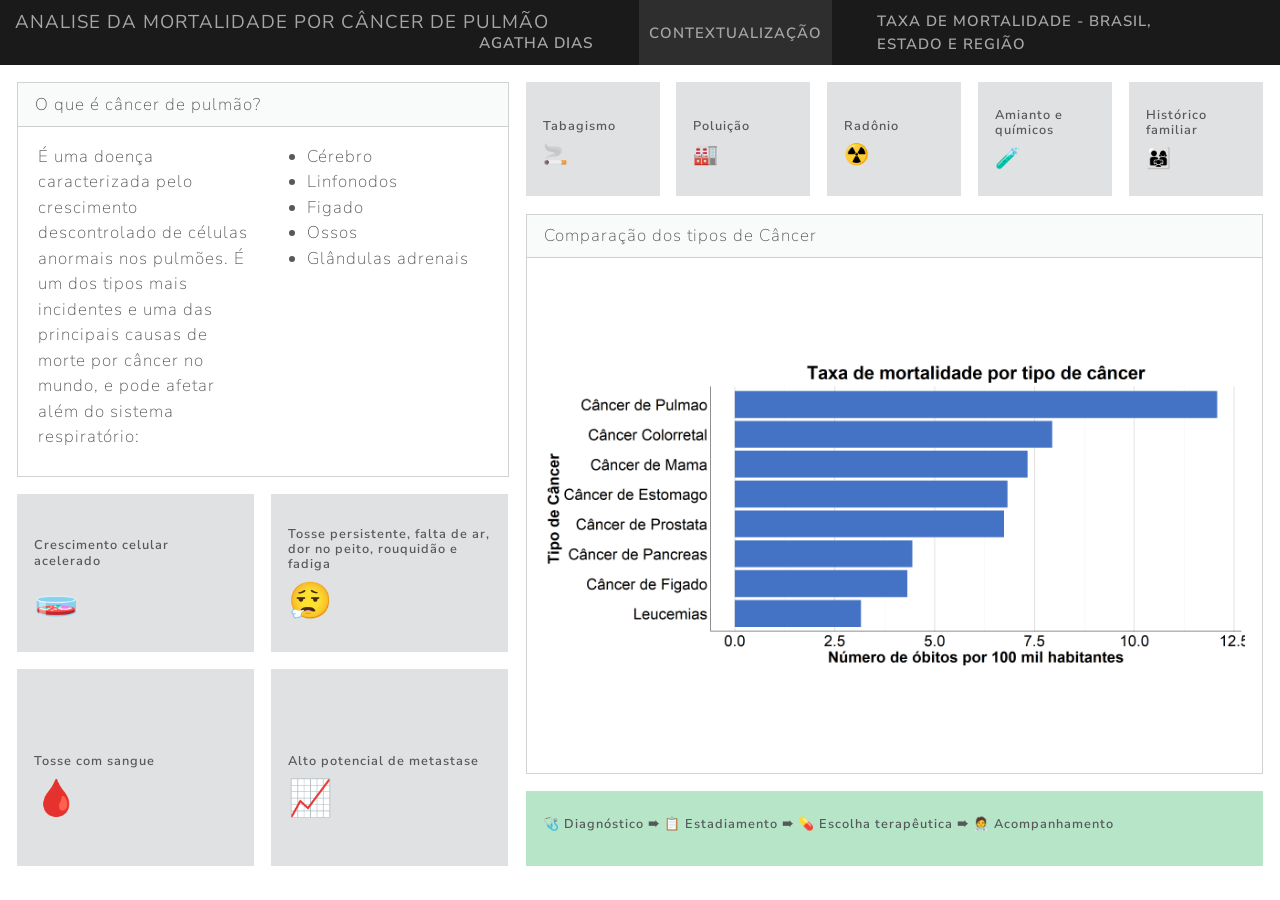
==== commit 6ee61e76: "final" ====
--- a/docs/Dashboard.html
+++ b/docs/Dashboard.html
@@ -6,9 +6,9 @@
 
 <meta name="viewport" content="width=device-width, initial-scale=1.0, user-scalable=yes">
 
-<meta name="author" content="Autor do Trabalho">
-
-<title>TÍTULO DO TRABALHO</title>
+<meta name="author" content="Agatha Dias">
+
+<title>Analise da mortalidade por câncer de pulmão</title>
 <style>
 /* Default styles provided by pandoc.
 ** See https://pandoc.org/MANUAL.html#variables-for-html for config info.
@@ -69,12 +69,12 @@
 
 
       <div class="navbar-title">
-        <div class="navbar-title-text"><a href="#">TÍTULO DO TRABALHO</a></div>
+        <div class="navbar-title-text"><a href="#">Analise da mortalidade por câncer de pulmão</a></div>
         
-        <div class="navbar-author">Autor do Trabalho</div>
+        <div class="navbar-author">Agatha Dias</div>
       </div>
     </div>
-<div id="dashboard-collapse" class="navbar-collapse collapse"><ul class="navbar-nav navbar-nav-scroll me-auto" role="tablist"><li class="nav-item" role="presentation"><a id="tab-contextualização" class="nav-link active" data-bs-toggle="tab" role="tab" data-bs-target="#contextualização" data-scrolling="false" href="#contextualização" aria-controls="contextualização" aria-selected="true"><span class="nav-link-text">Contextualização</span></a></li><li class="nav-item" role="presentation"><a id="tab-taxa-de-mortalidade---brasil-estado-e-região" class="nav-link" data-bs-toggle="tab" role="tab" data-bs-target="#taxa-de-mortalidade---brasil-estado-e-região" data-scrolling="false" href="#taxa-de-mortalidade---brasil-estado-e-região" aria-controls="taxa-de-mortalidade---brasil-estado-e-região" aria-selected="false"><span class="nav-link-text">Taxa de Mortalidade - Brasil, Estado e Região</span></a></li></ul><div class="quarto-dashboard-links"><a class="quarto-dashboard-link" href="https://instagram.com"><i class="bi bi-instagram"></i></a><a class="quarto-dashboard-link" href="mailto:guilhermev@id.uff.br"><i class="bi bi-envelope"></i></a><a class="quarto-dashboard-link" href="https://github.com/GuilhermeGETUFF"><i class="bi bi-github"></i></a></div></div></div>
+<div id="dashboard-collapse" class="navbar-collapse collapse"><ul class="navbar-nav navbar-nav-scroll me-auto" role="tablist"><li class="nav-item" role="presentation"><a id="tab-contextualização" class="nav-link active" data-bs-toggle="tab" role="tab" data-bs-target="#contextualização" data-scrolling="false" href="#contextualização" aria-controls="contextualização" aria-selected="true"><span class="nav-link-text">Contextualização</span></a></li><li class="nav-item" role="presentation"><a id="tab-taxa-de-mortalidade---brasil-estado-e-região" class="nav-link" data-bs-toggle="tab" role="tab" data-bs-target="#taxa-de-mortalidade---brasil-estado-e-região" data-scrolling="false" href="#taxa-de-mortalidade---brasil-estado-e-região" aria-controls="taxa-de-mortalidade---brasil-estado-e-região" aria-selected="false"><span class="nav-link-text">Taxa de Mortalidade - Brasil, Estado e Região</span></a></li></ul></div></div>
 </nav>
 </header>
 <div class="page-layout-custom quarto-dashboard-content bslib-gap-spacing html-fill-container bslib-page-fill quarto-dashboard-pages">  
@@ -92,7 +92,7 @@
 O que é câncer de pulmão?
 </span></div></div>
 <div class="card-body html-fill-item html-fill-container">
-<div class="cell quarto-layout-panel html-fill-item html-fill-container" title="O que é câncer de pulmão?" data-layout-ncol="2">
+<div class="cell quarto-layout-panel html-fill-item html-fill-container" data-layout-ncol="2" title="O que é câncer de pulmão?">
 <div class="quarto-layout-row html-fill-item html-fill-container">
 <div class="quarto-layout-cell html-fill-item html-fill-container" style="flex-basis: 50.0%;justify-content: flex-start;">
 <p>É uma doença caracterizada pelo crescimento descontrolado de células anormais nos pulmões. É um dos tipos mais incidentes e uma das principais causas de morte por câncer no mundo, e pode afetar além do sistema respiratório:</p>
@@ -290,7 +290,8 @@
 <div class="card tabset html-fill-item html-fill-container bslib-card" data-bslib-card-init="" data-require-bs-caller="card()" data-full-screen="false">
 <div class="card-header dashboard-card-no-title bslib-navs-card-title">
 
-<ul class="nav nav-tabs card-header-tabs" role="tablist" data-tabsetid="card-tabset-13"><li class="nav-item" role="presentation"><a href="#card-tabset-13-1" role="tab" data-toggle="tab" data-bs-toggle="tab" data-value="Espacial" aria-selected="true" class="nav-link active">Espacial</a></li><li class="nav-item" role="presentation"><a href="#card-tabset-13-2" role="tab" data-toggle="tab" data-bs-toggle="tab" data-value="Etário" aria-selected="false" class="nav-link">Etário</a></li></ul></div>
+<ul class="nav nav-tabs card-header-tabs" role="tablist" data-tabsetid="card-tabset-13"><li class="nav-item" role="presentation"><a href="#card-tabset-13-1" role="tab" data-toggle="tab" data-bs-toggle="tab" data-value="Espacial" aria-selected="true" class="nav-link active">Espacial</a></li><li class="nav-item" role="presentation"><a href="#card-tabset-13-2" role="tab" data-toggle="tab" data-bs-toggle="tab" data-value="Etário" aria-selected="false" class="nav-link">Etário</a></li><li class="nav-item" role="presentation"><a href="#card-tabset-13-3" role="tab" data-toggle="tab" data-bs-toggle="tab" data-value="Rio de Janeiro" aria-selected="false" class="nav-link">Rio de Janeiro</a></li></ul></div>
+
 
 
 <div class="tab-content html-fill-item html-fill-container" data-tabset-id="card-tabset-13"><div class="tab-pane active show html-fill-item html-fill-container" role="tabpanel" id="card-tabset-13-1"><div class="card-body html-fill-item html-fill-container" data-title="Espacial">
@@ -301,7 +302,7 @@
 <div class="card cell html-fill-item html-fill-container bslib-card" data-bslib-card-init="" data-require-bs-caller="card()" data-full-screen="false">
 <div class="card-body html-fill-item html-fill-container">
 <div class="cell-output-display html-fill-item html-fill-container">
-<div class="shiny-plot-output html-fill-item html-fill-container" id="barras" style="width:100%;height:100%;"></div>
+<div class="shiny-plot-output html-fill-item html-fill-container" id="boxplot" style="width:100%;height:100%;"></div>
 </div>
 </div>
 <bslib-tooltip placement="auto" bsoptions="[]" data-require-bs-version="5" data-require-bs-caller="tooltip()">
@@ -355,8 +356,89 @@
         <svg xmlns="http://www.w3.org/2000/svg" viewbox="0 0 24 24" style="height:1em;width:1em;" aria-hidden="true" role="img"><path d="M20 5C20 4.4 19.6 4 19 4H13C12.4 4 12 3.6 12 3C12 2.4 12.4 2 13 2H21C21.6 2 22 2.4 22 3V11C22 11.6 21.6 12 21 12C20.4 12 20 11.6 20 11V5ZM4 19C4 19.6 4.4 20 5 20H11C11.6 20 12 20.4 12 21C12 21.6 11.6 22 11 22H3C2.4 22 2 21.6 2 21V13C2 12.4 2.4 12 3 12C3.6 12 4 12.4 4 13V19Z"></path></svg>
     </span>
 </bslib-tooltip><script data-bslib-card-init="">bslib.Card.initializeAllCards();</script></div>
+</div>
+</div></div><div class="tab-pane html-fill-item html-fill-container" role="tabpanel" id="card-tabset-13-3"><div class="card-body html-fill-item html-fill-container" data-title="Rio de Janeiro">
+<div class="html-fill-item html-fill-container bslib-grid" style="display: grid; grid-template-rows: minmax(3em, 1fr) minmax(3em, 1fr); grid-auto-columns: minmax(0, 1fr);">
+<div class="html-fill-item html-fill-container bslib-grid" data-width="30%" style="display: grid; grid-template-columns: minmax(3em, 1fr) minmax(3em, 1fr) minmax(3em, 1fr) minmax(3em, 1fr);
+grid-auto-rows: minmax(0, 1fr);">
+<div class="card cell html-fill-item html-fill-container bslib-card" data-bslib-card-init="" data-require-bs-caller="card()" data-full-screen="false">
+<div class="card-body html-fill-item html-fill-container">
+<div class="cell-output-display html-fill-item html-fill-container no-overflow-x">
+<div id="vbox_obitos_rj" class="shiny-html-output html-fill-item html-fill-container"></div>
+</div>
+</div>
+<bslib-tooltip placement="auto" bsoptions="[]" data-require-bs-version="5" data-require-bs-caller="tooltip()">
+    <template>Expand</template>
+    <span class="bslib-full-screen-enter badge rounded-pill">
+        <svg xmlns="http://www.w3.org/2000/svg" viewbox="0 0 24 24" style="height:1em;width:1em;" aria-hidden="true" role="img"><path d="M20 5C20 4.4 19.6 4 19 4H13C12.4 4 12 3.6 12 3C12 2.4 12.4 2 13 2H21C21.6 2 22 2.4 22 3V11C22 11.6 21.6 12 21 12C20.4 12 20 11.6 20 11V5ZM4 19C4 19.6 4.4 20 5 20H11C11.6 20 12 20.4 12 21C12 21.6 11.6 22 11 22H3C2.4 22 2 21.6 2 21V13C2 12.4 2.4 12 3 12C3.6 12 4 12.4 4 13V19Z"></path></svg>
+    </span>
+</bslib-tooltip><script data-bslib-card-init="">bslib.Card.initializeAllCards();</script></div><div class="card cell html-fill-item html-fill-container bslib-card" data-bslib-card-init="" data-require-bs-caller="card()" data-full-screen="false">
+<div class="card-body html-fill-item html-fill-container">
+<div class="cell-output-display html-fill-item html-fill-container no-overflow-x">
+<div id="vbox_pop_rj" class="shiny-html-output html-fill-item html-fill-container"></div>
+</div>
+</div>
+<bslib-tooltip placement="auto" bsoptions="[]" data-require-bs-version="5" data-require-bs-caller="tooltip()">
+    <template>Expand</template>
+    <span class="bslib-full-screen-enter badge rounded-pill">
+        <svg xmlns="http://www.w3.org/2000/svg" viewbox="0 0 24 24" style="height:1em;width:1em;" aria-hidden="true" role="img"><path d="M20 5C20 4.4 19.6 4 19 4H13C12.4 4 12 3.6 12 3C12 2.4 12.4 2 13 2H21C21.6 2 22 2.4 22 3V11C22 11.6 21.6 12 21 12C20.4 12 20 11.6 20 11V5ZM4 19C4 19.6 4.4 20 5 20H11C11.6 20 12 20.4 12 21C12 21.6 11.6 22 11 22H3C2.4 22 2 21.6 2 21V13C2 12.4 2.4 12 3 12C3.6 12 4 12.4 4 13V19Z"></path></svg>
+    </span>
+</bslib-tooltip><script data-bslib-card-init="">bslib.Card.initializeAllCards();</script></div><div class="card cell html-fill-item html-fill-container bslib-card" data-bslib-card-init="" data-require-bs-caller="card()" data-full-screen="false">
+<div class="card-body html-fill-item html-fill-container">
+<div class="cell-output-display html-fill-item html-fill-container no-overflow-x">
+<div id="vbox_masc_rj" class="shiny-html-output html-fill-item html-fill-container"></div>
+</div>
+</div>
+<bslib-tooltip placement="auto" bsoptions="[]" data-require-bs-version="5" data-require-bs-caller="tooltip()">
+    <template>Expand</template>
+    <span class="bslib-full-screen-enter badge rounded-pill">
+        <svg xmlns="http://www.w3.org/2000/svg" viewbox="0 0 24 24" style="height:1em;width:1em;" aria-hidden="true" role="img"><path d="M20 5C20 4.4 19.6 4 19 4H13C12.4 4 12 3.6 12 3C12 2.4 12.4 2 13 2H21C21.6 2 22 2.4 22 3V11C22 11.6 21.6 12 21 12C20.4 12 20 11.6 20 11V5ZM4 19C4 19.6 4.4 20 5 20H11C11.6 20 12 20.4 12 21C12 21.6 11.6 22 11 22H3C2.4 22 2 21.6 2 21V13C2 12.4 2.4 12 3 12C3.6 12 4 12.4 4 13V19Z"></path></svg>
+    </span>
+</bslib-tooltip><script data-bslib-card-init="">bslib.Card.initializeAllCards();</script></div><div class="card cell html-fill-item html-fill-container bslib-card" data-bslib-card-init="" data-require-bs-caller="card()" data-full-screen="false">
+<div class="card-body html-fill-item html-fill-container">
+<div class="cell-output-display html-fill-item html-fill-container no-overflow-x">
+<div id="vbox_fem_rj" class="shiny-html-output html-fill-item html-fill-container"></div>
+</div>
+</div>
+<bslib-tooltip placement="auto" bsoptions="[]" data-require-bs-version="5" data-require-bs-caller="tooltip()">
+    <template>Expand</template>
+    <span class="bslib-full-screen-enter badge rounded-pill">
+        <svg xmlns="http://www.w3.org/2000/svg" viewbox="0 0 24 24" style="height:1em;width:1em;" aria-hidden="true" role="img"><path d="M20 5C20 4.4 19.6 4 19 4H13C12.4 4 12 3.6 12 3C12 2.4 12.4 2 13 2H21C21.6 2 22 2.4 22 3V11C22 11.6 21.6 12 21 12C20.4 12 20 11.6 20 11V5ZM4 19C4 19.6 4.4 20 5 20H11C11.6 20 12 20.4 12 21C12 21.6 11.6 22 11 22H3C2.4 22 2 21.6 2 21V13C2 12.4 2.4 12 3 12C3.6 12 4 12.4 4 13V19Z"></path></svg>
+    </span>
+</bslib-tooltip><script data-bslib-card-init="">bslib.Card.initializeAllCards();</script></div>
+</div>
+<div class="html-fill-item html-fill-container bslib-grid" data-width="70%" style="display: grid; grid-template-columns: minmax(3em, 1fr) minmax(3em, 1fr);
+grid-auto-rows: minmax(0, 1fr);">
+<div class="html-fill-item html-fill-container bslib-grid" data-height="50%" style="display: grid; grid-template-rows: minmax(3em, 1fr); grid-auto-columns: minmax(0, 1fr);">
+<div class="card cell html-fill-item html-fill-container bslib-card" data-bslib-card-init="" data-require-bs-caller="card()" data-full-screen="false">
+<div class="card-body html-fill-item html-fill-container" style="padding: 0;">
+<div class="cell-output-display html-fill-item html-fill-container">
+<div class="girafe html-widget html-widget-output shiny-report-size html-fill-item html-fill-container" id="mapa_rj" style="width:100%;height:100vh;"></div>
+</div>
+</div>
+<bslib-tooltip placement="auto" bsoptions="[]" data-require-bs-version="5" data-require-bs-caller="tooltip()">
+    <template>Expand</template>
+    <span class="bslib-full-screen-enter badge rounded-pill">
+        <svg xmlns="http://www.w3.org/2000/svg" viewbox="0 0 24 24" style="height:1em;width:1em;" aria-hidden="true" role="img"><path d="M20 5C20 4.4 19.6 4 19 4H13C12.4 4 12 3.6 12 3C12 2.4 12.4 2 13 2H21C21.6 2 22 2.4 22 3V11C22 11.6 21.6 12 21 12C20.4 12 20 11.6 20 11V5ZM4 19C4 19.6 4.4 20 5 20H11C11.6 20 12 20.4 12 21C12 21.6 11.6 22 11 22H3C2.4 22 2 21.6 2 21V13C2 12.4 2.4 12 3 12C3.6 12 4 12.4 4 13V19Z"></path></svg>
+    </span>
+</bslib-tooltip><script data-bslib-card-init="">bslib.Card.initializeAllCards();</script></div>
+</div><div class="html-fill-item html-fill-container bslib-grid" style="display: grid; grid-template-rows: minmax(3em, 1fr); grid-auto-columns: minmax(0, 1fr);">
+<div class="card cell html-fill-item html-fill-container bslib-card" data-bslib-card-init="" data-require-bs-caller="card()" data-full-screen="false">
+<div class="card-body html-fill-item html-fill-container">
+<div class="cell-output-display html-fill-item html-fill-container">
+<div class="shiny-plot-output html-fill-item html-fill-container" id="serie_rj" style="width:100%;height:400px;"></div>
+</div>
+</div>
+<bslib-tooltip placement="auto" bsoptions="[]" data-require-bs-version="5" data-require-bs-caller="tooltip()">
+    <template>Expand</template>
+    <span class="bslib-full-screen-enter badge rounded-pill">
+        <svg xmlns="http://www.w3.org/2000/svg" viewbox="0 0 24 24" style="height:1em;width:1em;" aria-hidden="true" role="img"><path d="M20 5C20 4.4 19.6 4 19 4H13C12.4 4 12 3.6 12 3C12 2.4 12.4 2 13 2H21C21.6 2 22 2.4 22 3V11C22 11.6 21.6 12 21 12C20.4 12 20 11.6 20 11V5ZM4 19C4 19.6 4.4 20 5 20H11C11.6 20 12 20.4 12 21C12 21.6 11.6 22 11 22H3C2.4 22 2 21.6 2 21V13C2 12.4 2.4 12 3 12C3.6 12 4 12.4 4 13V19Z"></path></svg>
+    </span>
+</bslib-tooltip><script data-bslib-card-init="">bslib.Card.initializeAllCards();</script></div>
 <div id="3ade8a4a-fb1d-4a6c-8409-ac45482d5fc9" class="hidden html-fill-item html-fill-container">
 
+</div>
+</div>
 </div>
 </div>
 </div></div></div><bslib-tooltip placement="auto" bsoptions="[]" data-require-bs-version="5" data-require-bs-caller="tooltip()">
@@ -367,9 +449,6 @@
 </bslib-tooltip><script data-bslib-card-init="">bslib.Card.initializeAllCards();</script></div>
 </div>
 </div></div><aside id="bslib-sidebar-1" class="sidebar html-fill-container html-fill-item"><div class="html-fill-item html-fill-container">
-<div style="display: flex; align-items: center; justify-content: center; text-align: center; font-size: 0.78rem; font-weight: 700; text-transform: uppercase; letter-spacing: 0.08em; color: #ae8b2d; border-top: 1px solid #343a40; border-bottom: 1px solid #343a40; padding: 0.6rem 0; margin-bottom: 1rem;">
-<p>Painel de Seleção</p>
-</div>
 <div class="cell-output-display no-overflow-x">
 <div class="form-group shiny-input-container">
 <label class="control-label" id="territorio-label" for="territorio">Nível Geográfico:</label>
@@ -404,6 +483,112 @@
 <option value="Sudeste">Sudeste</option>
 <option value="Sul">Sul</option></select>
 <script type="application/json" data-for="local" data-nonempty="">{"plugins":["selectize-plugin-a11y"]}</script>
+</div>
+</div>
+</div>
+<hr>
+<div class="cell-output-display no-overflow-x">
+<div class="form-group shiny-input-container">
+<label class="control-label" id="muni-label" for="muni">Município:</label>
+<div>
+<select id="muni" class="shiny-input-select"><optgroup label="Estado">
+<option value="Rio de Janeiro (Estado)" selected="">Rio de Janeiro (Estado)</option>
+</optgroup>
+<optgroup label="Municípios">
+<option value="Angra dos Reis">Angra dos Reis</option>
+<option value="Aperibé">Aperibé</option>
+<option value="Araruama">Araruama</option>
+<option value="Areal">Areal</option>
+<option value="Armação dos Búzios">Armação dos Búzios</option>
+<option value="Arraial do Cabo">Arraial do Cabo</option>
+<option value="Barra do Piraí">Barra do Piraí</option>
+<option value="Barra Mansa">Barra Mansa</option>
+<option value="Belford Roxo">Belford Roxo</option>
+<option value="Bom Jardim">Bom Jardim</option>
+<option value="Bom Jesus do Itabapoana">Bom Jesus do Itabapoana</option>
+<option value="Cabo Frio">Cabo Frio</option>
+<option value="Cachoeiras de Macacu">Cachoeiras de Macacu</option>
+<option value="Cambuci">Cambuci</option>
+<option value="Carapebus">Carapebus</option>
+<option value="Comendador Levy Gasparian">Comendador Levy Gasparian</option>
+<option value="Campos dos Goytacazes">Campos dos Goytacazes</option>
+<option value="Cantagalo">Cantagalo</option>
+<option value="Cardoso Moreira">Cardoso Moreira</option>
+<option value="Carmo">Carmo</option>
+<option value="Casimiro de Abreu">Casimiro de Abreu</option>
+<option value="Conceição de Macabu">Conceição de Macabu</option>
+<option value="Cordeiro">Cordeiro</option>
+<option value="Duas Barras">Duas Barras</option>
+<option value="Duque de Caxias">Duque de Caxias</option>
+<option value="Engenheiro Paulo de Frontin">Engenheiro Paulo de Frontin</option>
+<option value="Guapimirim">Guapimirim</option>
+<option value="Iguaba Grande">Iguaba Grande</option>
+<option value="Itaboraí">Itaboraí</option>
+<option value="Itaguaí">Itaguaí</option>
+<option value="Italva">Italva</option>
+<option value="Itaocara">Itaocara</option>
+<option value="Itaperuna">Itaperuna</option>
+<option value="Itatiaia">Itatiaia</option>
+<option value="Japeri">Japeri</option>
+<option value="Laje do Muriaé">Laje do Muriaé</option>
+<option value="Macaé">Macaé</option>
+<option value="Macuco">Macuco</option>
+<option value="Magé">Magé</option>
+<option value="Mangaratiba">Mangaratiba</option>
+<option value="Maricá">Maricá</option>
+<option value="Mendes">Mendes</option>
+<option value="Mesquita">Mesquita</option>
+<option value="Miguel Pereira">Miguel Pereira</option>
+<option value="Miracema">Miracema</option>
+<option value="Natividade">Natividade</option>
+<option value="Nilópolis">Nilópolis</option>
+<option value="Niterói">Niterói</option>
+<option value="Nova Friburgo">Nova Friburgo</option>
+<option value="Nova Iguaçu">Nova Iguaçu</option>
+<option value="Paracambi">Paracambi</option>
+<option value="Paraíba do Sul">Paraíba do Sul</option>
+<option value="Paraty">Paraty</option>
+<option value="Paty do Alferes">Paty do Alferes</option>
+<option value="Petrópolis">Petrópolis</option>
+<option value="Pinheiral">Pinheiral</option>
+<option value="Piraí">Piraí</option>
+<option value="Porciúncula">Porciúncula</option>
+<option value="Porto Real">Porto Real</option>
+<option value="Quatis">Quatis</option>
+<option value="Queimados">Queimados</option>
+<option value="Quissamã">Quissamã</option>
+<option value="Resende">Resende</option>
+<option value="Rio Bonito">Rio Bonito</option>
+<option value="Rio Claro">Rio Claro</option>
+<option value="Rio das Flores">Rio das Flores</option>
+<option value="Rio das Ostras">Rio das Ostras</option>
+<option value="Rio de Janeiro (Município)">Rio de Janeiro (Município)</option>
+<option value="Santa Maria Madalena">Santa Maria Madalena</option>
+<option value="Santo Antônio de Pádua">Santo Antônio de Pádua</option>
+<option value="São Francisco de Itabapoana">São Francisco de Itabapoana</option>
+<option value="São Fidélis">São Fidélis</option>
+<option value="São Gonçalo">São Gonçalo</option>
+<option value="São João da Barra">São João da Barra</option>
+<option value="São João de Meriti">São João de Meriti</option>
+<option value="São José de Ubá">São José de Ubá</option>
+<option value="São José do Vale do Rio Preto">São José do Vale do Rio Preto</option>
+<option value="São Pedro da Aldeia">São Pedro da Aldeia</option>
+<option value="São Sebastião do Alto">São Sebastião do Alto</option>
+<option value="Sapucaia">Sapucaia</option>
+<option value="Saquarema">Saquarema</option>
+<option value="Seropédica">Seropédica</option>
+<option value="Silva Jardim">Silva Jardim</option>
+<option value="Sumidouro">Sumidouro</option>
+<option value="Tanguá">Tanguá</option>
+<option value="Teresópolis">Teresópolis</option>
+<option value="Trajano de Moraes">Trajano de Moraes</option>
+<option value="Três Rios">Três Rios</option>
+<option value="Valença">Valença</option>
+<option value="Varre-Sai">Varre-Sai</option>
+<option value="Vassouras">Vassouras</option>
+<option value="Volta Redonda">Volta Redonda</option>
+</optgroup></select>
+<script type="application/json" data-for="muni" data-nonempty="">{"plugins":["selectize-plugin-a11y"]}</script>
 </div>
 </div>
 </div>
@@ -434,6 +619,8 @@
 require(dplyr)
 require(scales)
 require(readxl)
+require(shadowtext)
+require(bsicons)
 
 
 # ── Dados ──────────────────────────────────────────────────────────────────────
@@ -514,7 +701,7 @@
 </script>
  
 <script type="application/shiny-prerendered" data-context="server">
-output$barras <- renderPlot({
+output$boxplot <- renderPlot({
 
   territorio <- switch(input$territorio,
     "Estadual" = ESTADOS,
@@ -523,42 +710,28 @@
   )
 
   df_plot <- Cancer_pulmao |>
-    filter(
-      local %in% territorio,
-      ano   == input$ano,
-      sexo  == "Ambos",
-      faixa == "todas as idades"
-    ) |>
-    mutate(
-      taxa  = (n / populacao) * 100000,
-      local = reorder(local, taxa)
-    )
+  filter(
+    local %in% territorio,
+    sexo == "Ambos",
+    faixa == "todas as idades"
+  ) |>
+  mutate(
+    taxa = (n / populacao) * 100000
+  ) |>
+  mutate(
+    minimo  = min(taxa, na.rm = TRUE),
+    Q1      = quantile(taxa, 0.25, na.rm = TRUE),
+    mediana = median(taxa, na.rm = TRUE),
+    Q3      = quantile(taxa, 0.75, na.rm = TRUE),
+    maximo  = max(taxa, na.rm = TRUE)
+  )
 
   req(nrow(df_plot) > 0)
 
   taxa_max <- max(df_plot$taxa, na.rm = TRUE)
 
-  ggplot(df_plot, aes(x = local, y = taxa, fill = taxa)) +
-    geom_col(width = 0.7) +
-    shadowtext::geom_shadowtext(
-      aes(label = round(taxa, 1),
-          y = taxa - taxa_max * 0.02),
-      hjust    = 1.15,
-      color    = "white",
-      bg.color = "#1e293b",
-      bg.r     = 0.1,
-      fontface = "bold",
-      size     = 3.2
-    ) +
-    scale_fill_gradientn(
-      colors = c(
-        "#fff1f1",
-        "#fca5a5",
-        "#ef4444",
-        "#b91c1c",
-        "#7f1d1d"
-      )
-    ) +
+   ggplot(df_plot, aes(x = local, y = taxa, color = local)) +
+    geom_boxplot(width = 0.7)+
     coord_flip() +
     theme_minimal()
 })
@@ -607,7 +780,13 @@
       fill = NA, color = "#1e293b", linewidth = 0.8
     ) +
     scale_fill_gradientn(
-      colors   = c("#fff1f1", "#fca5a5", "#ef4444", "#b91c1c", "#7f1d1d"),
+      colors   = c(
+        "#d2ebf5",
+        "#a5d7ec",
+        "#79c3e2",
+        "#1f9bcf",
+        "#007bff"
+      ),
       na.value = "#e2e8f0",
       name     = "Taxa por\n100 mil hab.",
       guide    = guide_colorbar(
@@ -670,11 +849,11 @@
 
   # ── Cores base por região ───────────────────────────────────────────────────
   COR_REGIAO <- c(
-    "Norte"        = "#2e7d32",
-    "Nordeste"     = "#e65100",
-    "Centro-Oeste" = "#6a1b9a",
-    "Sudeste"      = "#1565c0",
-    "Sul"          = "#ad1457"
+    "Norte"        = "#d9534f",
+    "Nordeste"     = "#6f42c1",
+    "Centro-Oeste" = "#4bbf73",
+    "Sudeste"      = "#f0ad4e",
+    "Sul"          = "#1f9bcf"
   )
 
   ESTADO_REGIAO <- c(
@@ -761,13 +940,13 @@
     ) +
     geom_vline(
       xintercept = input$ano,
-      color = "#ae8b2d", linewidth = 0.8, linetype = "dashed", alpha = 0.7
+      color = "#4472C4", linewidth = 0.8, linetype = "dashed", alpha = 0.7
     ) +
     annotate("text",
       x     = input$ano, y = Inf,
       label = input$ano,
       vjust = 2.5, size = 3,
-      color = "#ae8b2d", fontface = "bold"
+      color = "#4472C4", fontface = "bold"
     ) +
     scale_x_continuous(breaks = seq(2001, 2024, by = 3), expand = c(0, 0.5)) +
     scale_y_continuous(labels = scales::comma) +
@@ -906,6 +1085,260 @@
       )
     ) +
     plot_layout(widths = c(5, 1.3, 5))
+})
+</script>
+ 
+<script type="application/shiny-prerendered" data-context="server">
+card_style <- function(bg) {
+  glue::glue(
+    "background:{bg}; color:white; border-radius:8px;
+     padding:12px 16px; height:100%; display:flex;
+     flex-direction:column; justify-content:center;"
+  )
+}
+
+output$vbox_obitos_rj <- renderUI({
+  total <- Cancer_pulmao |>
+    filter(local == input$muni, ano == input$ano,
+           faixa == "todas as idades", sexo == "Ambos") |>
+    pull(n)
+
+  div(style = card_style("#919aa1"),
+    div(style = "font-size:0.85rem; opacity:0.9; margin-bottom:4px;",
+        bsicons::bs_icon("shield-exclamation"), " Óbitos"),
+    div(style = "font-size:1.8rem; font-weight:bold; line-height:1.2;",
+        scales::number(total, big.mark = ".", decimal.mark = ",")),
+    div(style = "font-size:0.72rem; opacity:0.75; margin-top:4px;",
+    "Ambos os sexos · todas as idades")
+  )
+})
+
+output$vbox_masc_rj <- renderUI({
+  total <- Cancer_pulmao |>
+    filter(local == input$muni, ano == input$ano,
+           faixa == "todas as idades", sexo == "Masculino") |>
+    pull(n)
+
+  div(style = card_style("#2196F3"),
+    div(style = "font-size:0.85rem; opacity:0.9; margin-bottom:4px;",
+        bsicons::bs_icon("person-fill"), " Óbitos Masculinos"),
+    div(style = "font-size:1.8rem; font-weight:bold; line-height:1.2;",
+        scales::number(total, big.mark = ".", decimal.mark = ",")),
+    div(style = "font-size:0.72rem; opacity:0.75; margin-top:4px;",
+    "todas as idades")
+  )
+})
+
+output$vbox_pop_rj <- renderUI({
+  total <- Cancer_pulmao |>
+    filter(local == input$muni, ano == input$ano,
+           faixa == "todas as idades", sexo == "Ambos") |>
+    pull(populacao)
+
+  div(style = card_style("#f9deb8"),
+    div(style = "font-size:0.85rem; opacity:0.9; margin-bottom:4px;",
+        bsicons::bs_icon("people-fill"), " População"),
+    div(style = "font-size:1.8rem; font-weight:bold; line-height:1.2;",
+        scales::number(total, big.mark = ".", decimal.mark = ",")),
+    div(style = "font-size:0.72rem; opacity:0.75; margin-top:4px;",
+        "Ambos os sexos · todas as idades")
+  )
+})
+
+output$vbox_fem_rj <- renderUI({
+  total <- Cancer_pulmao |>
+    filter(local == input$muni, ano == input$ano,
+           faixa == "todas as idades", sexo == "Feminino") |>
+    pull(n)
+
+  div(style = card_style("#E91E63"),
+    div(style = "font-size:0.85rem; opacity:0.9; margin-bottom:4px;",
+        bsicons::bs_icon("person-fill"), " Óbitos Femininos"),
+    div(style = "font-size:1.8rem; font-weight:bold; line-height:1.2;",
+        scales::number(total, big.mark = ".", decimal.mark = ",")),
+    div(style = "font-size:0.72rem; opacity:0.75; margin-top:4px;",
+        "todas as idades")
+  )
+})
+</script>
+ 
+<script type="application/shiny-prerendered" data-context="server">
+output$mapa_rj <- renderGirafe({
+  df_mapa_rj <- shape_rj |>
+    left_join(
+      Cancer_pulmao |>
+        filter(
+          ano   == input$ano,
+          sexo  == "Ambos",
+          faixa == "todas as idades"
+        ) |>
+        mutate(taxa = (n / populacao) * 100000),
+      by = "codigo"
+    )
+
+  plot_mapa_rj <- ggplot() +
+    geom_sf_interactive(
+      data = df_mapa_rj,
+      aes(
+        fill    = taxa,
+        geometry = geometry,
+        tooltip = paste0("<b>", local, "<\u002fb><br>Taxa: ", round(taxa, 1), " por 100 mil"),
+        data_id = codigo
+      ),
+      color = "white", linewidth = 0.15
+    ) +
+    geom_sf(
+      data = shape_rj,
+      fill = NA, color = "#94a3b8", linewidth = 0.3
+    ) +
+    geom_sf(
+      data = shapes |> filter(codigo == 33),
+      fill = NA, color = "#1e293b", linewidth = 0.8
+    ) +
+    scale_fill_gradientn(
+      colors   = c(
+        "#d2ebf5",
+        "#a5d7ec",
+        "#79c3e2",
+        "#1f9bcf",
+        "#007bff"
+      ),
+      na.value = "#e2e8f0",
+      name     = "Taxa por\n100 mil hab.",
+      guide    = guide_colorbar(
+        barwidth        = unit(0.5, "cm"),
+        barheight       = unit(7, "cm"),
+        ticks           = FALSE,
+        frame.colour    = "#cbd5e1",
+        frame.linewidth = 0.4,
+        title.hjust     = 0.5,
+        title.theme     = element_text(size = 9, color = "#334155",
+                                      face = "bold", lineheight = 1.4),
+        label.theme     = element_text(size = 12, color = "#64748b")
+      )
+    ) +
+    annotation_north_arrow(
+      location    = "tl", which_north = "true",
+      pad_x = unit(0.4, "cm"), pad_y = unit(0.4, "cm"),
+      style = north_arrow_fancy_orienteering(
+        text_col  = "#334155", line_col = "#334155",
+        fill      = c("#b91c1c", "#f8fafc"), text_size = 6
+      ),
+      height = unit(2.0, "cm"), width = unit(2.0, "cm")
+    ) +
+    annotation_scale(
+      location = "br", width_hint = 0.2,
+      text_cex = 0.5, line_width = 0.5,
+      text_col = "#64748b", line_col = "#94a3b8"
+    ) +
+    labs(title = glue::glue("Rio de Janeiro · {input$ano}")) +
+    theme_void(base_size = 11) +
+    theme(
+      plot.title.position  = "plot",
+      plot.title           = element_text(face = "bold", size = 10,
+                                          color = "#1e293b", hjust = 0.5,
+                                          margin = margin(b = 4)),
+      plot.margin          = margin(4, 8, 4, 4),
+      legend.position      = "right",
+      legend.justification = "center",
+      legend.margin        = margin(0, 0, 0, 2)
+    )
+
+  girafe(
+    ggobj      = plot_mapa_rj,
+    width_svg  = 9,
+    height_svg = 9,
+    options = list(
+      opts_hover(css = "fill-opacity:0.75; stroke:#1e293b; stroke-width:1.5px;"),
+      opts_hover_inv(css = "fill-opacity:0.2;"),
+      opts_tooltip(
+        css       = "background:#1e293b; color:white; padding:6px 10px;
+                    border-radius:5px; font-size:12px; line-height:1.5;",
+        use_fill  = FALSE,
+        delay_mouseout = 500
+      ),
+      opts_sizing(rescale = TRUE, width = 1)
+    )
+  )
+})
+</script>
+ 
+<script type="application/shiny-prerendered" data-context="server">
+output$serie_rj <- renderPlot({
+
+  df_serie_rj <- Cancer_pulmao |>
+    filter(
+      local %in% input$muni,
+      faixa == "todas as idades",
+      sexo  == "Ambos"
+    ) |>
+    mutate(taxa = (n / populacao) * 100000)
+
+  ggplot(df_serie_rj, aes(x = ano, y = taxa)) +
+    geom_line(aes(color = "Observado"), linewidth = 1.2) +
+    geom_point(aes(color = "Observado"), size = 2, alpha = 0.8) +
+    geom_smooth(
+      method   = "loess", se = FALSE,
+      aes(color = "Tendência (LOESS)"),
+      linetype = "dashed", linewidth = 0.8
+    ) +
+    annotate("rect",
+      xmin = 2020, xmax = 2022, ymin = -Inf, ymax = Inf,
+      alpha = 0.08, fill = "gray70"
+    ) +
+    annotate("text",
+      x = 2021, y = Inf, label = "COVID-19",
+      vjust = 1.5, size = 3, color = "gray40", fontface = "italic"
+    ) +
+    scale_x_continuous(breaks = seq(2001, 2024, by = 3), expand = c(0, 0.5)) +
+    scale_y_continuous(labels = scales::number_format(big.mark = "")) +
+    scale_color_manual(
+      name   = NULL,
+      values = c("Observado" = "#2c3e50", "Tendência (LOESS)" = "#f39c12")
+    ) +
+    labs(
+      title    = glue::glue("Taxa de Mortalidade · {input$muni}"),
+      subtitle = "Evolução anual (2001–2024) | Todas as idades, ambos os sexos",
+      x = NULL, y = NULL
+    ) +
+    geom_vline(
+      xintercept = input$ano,
+      color = "#1f9bcf", linewidth = 0.8, linetype = "dashed", alpha = 0.7
+    ) +
+    annotate("text",
+      x     = input$ano, y = Inf,
+      label = input$ano,
+      vjust = 2.5, size = 3,
+      color = "#1f9bcf", fontface = "bold"
+    ) +
+    geom_label(
+      data = df_serie_rj |> filter(ano == input$ano),
+      aes(
+        x = ano,
+        y = taxa,
+        label = sprintf("%.1f", taxa)
+      ),
+      vjust = -0.8,
+      size = 3.5,
+      fontface = "bold",
+      fill = "#1f9bcf",
+      color = "#2c3e50",
+      label.size = 0.4,
+      label.padding = unit(0.15, "lines")
+    ) +
+    theme_minimal(base_size = 12) +
+    theme(
+      plot.title           = element_text(face = "bold", size = 15, hjust = 0.5),
+      plot.subtitle        = element_text(color = "gray40", hjust = 0.5),
+      panel.grid.major.y   = element_line(color = "gray90", linewidth = 0.4),
+      panel.grid.major.x   = element_blank(),
+      panel.grid.minor     = element_blank(),
+      axis.ticks.x         = element_line(color = "gray70"),
+      axis.text            = element_text(color = "gray30"),
+      plot.margin          = margin(10, 15, 10, 10),
+      legend.position      = "right",
+      legend.justification = "center",
+    )
 })
 </script>
  
@@ -951,12 +1384,12 @@
 </p>
 <!--html_preserve-->
 <script type="application/shiny-prerendered" data-context="dependencies">
-{"type":"list","attributes":{},"value":[{"type":"list","attributes":{"names":{"type":"character","attributes":{},"value":["name","version","src","meta","script","stylesheet","head","attachment","package","all_files","pkgVersion"]},"class":{"type":"character","attributes":{},"value":["html_dependency"]}},"value":[{"type":"character","attributes":{},"value":["selectize"]},{"type":"character","attributes":{},"value":["0.15.2"]},{"type":"list","attributes":{"names":{"type":"character","attributes":{},"value":["file"]}},"value":[{"type":"character","attributes":{},"value":["www/shared/selectize"]}]},{"type":"NULL"},{"type":"character","attributes":{},"value":["js/selectize.min.js","accessibility/js/selectize-plugin-a11y.min.js"]},{"type":"character","attributes":{},"value":["css/selectize.bootstrap3.css"]},{"type":"NULL"},{"type":"NULL"},{"type":"character","attributes":{},"value":["shiny"]},{"type":"logical","attributes":{},"value":[true]},{"type":"character","attributes":{},"value":["1.13.0"]}]},{"type":"list","attributes":{"names":{"type":"character","attributes":{},"value":["name","version","src","meta","script","stylesheet","head","attachment","package","all_files","pkgVersion"]},"class":{"type":"character","attributes":{},"value":["html_dependency"]}},"value":[{"type":"character","attributes":{},"value":["ionrangeslider-javascript"]},{"type":"character","attributes":{},"value":["2.3.1"]},{"type":"list","attributes":{"names":{"type":"character","attributes":{},"value":["file"]}},"value":[{"type":"character","attributes":{},"value":["www/shared/ionrangeslider"]}]},{"type":"NULL"},{"type":"character","attributes":{},"value":["js/ion.rangeSlider.min.js"]},{"type":"NULL"},{"type":"NULL"},{"type":"NULL"},{"type":"character","attributes":{},"value":["shiny"]},{"type":"logical","attributes":{},"value":[true]},{"type":"character","attributes":{},"value":["1.13.0"]}]},{"type":"list","attributes":{"names":{"type":"character","attributes":{},"value":["name","version","src","meta","script","stylesheet","head","attachment","package","all_files","pkgVersion"]},"class":{"type":"character","attributes":{},"value":["html_dependency"]}},"value":[{"type":"character","attributes":{},"value":["strftime"]},{"type":"character","attributes":{},"value":["0.9.2"]},{"type":"list","attributes":{"names":{"type":"character","attributes":{},"value":["file"]}},"value":[{"type":"character","attributes":{},"value":["www/shared/strftime"]}]},{"type":"NULL"},{"type":"character","attributes":{},"value":["strftime-min.js"]},{"type":"NULL"},{"type":"NULL"},{"type":"NULL"},{"type":"character","attributes":{},"value":["shiny"]},{"type":"logical","attributes":{},"value":[true]},{"type":"character","attributes":{},"value":["1.13.0"]}]},{"type":"list","attributes":{"names":{"type":"character","attributes":{},"value":["name","version","src","meta","script","stylesheet","head","attachment","package","all_files","pkgVersion"]},"class":{"type":"character","attributes":{},"value":["html_dependency"]}},"value":[{"type":"character","attributes":{},"value":["ionrangeslider-css"]},{"type":"character","attributes":{},"value":["2.3.1"]},{"type":"list","attributes":{"names":{"type":"character","attributes":{},"value":["file"]}},"value":[{"type":"character","attributes":{},"value":["www/shared/ionrangeslider"]}]},{"type":"NULL"},{"type":"NULL"},{"type":"character","attributes":{},"value":["css/ion.rangeSlider.css"]},{"type":"NULL"},{"type":"NULL"},{"type":"character","attributes":{},"value":["shiny"]},{"type":"logical","attributes":{},"value":[true]},{"type":"character","attributes":{},"value":["1.13.0"]}]},{"type":"list","attributes":{"names":{"type":"character","attributes":{},"value":["name","version","src","meta","script","stylesheet","head","attachment","package","all_files","pkgVersion"]},"class":{"type":"character","attributes":{},"value":["html_dependency"]}},"value":[{"type":"character","attributes":{},"value":["font-awesome"]},{"type":"character","attributes":{},"value":["6.5.2"]},{"type":"list","attributes":{"names":{"type":"character","attributes":{},"value":["file"]}},"value":[{"type":"character","attributes":{},"value":["fontawesome"]}]},{"type":"NULL"},{"type":"NULL"},{"type":"character","attributes":{},"value":["css/all.min.css","css/v4-shims.min.css"]},{"type":"NULL"},{"type":"NULL"},{"type":"character","attributes":{},"value":["fontawesome"]},{"type":"logical","attributes":{},"value":[true]},{"type":"character","attributes":{},"value":["0.5.3"]}]},{"type":"list","attributes":{"names":{"type":"character","attributes":{},"value":["name","version","src","meta","script","stylesheet","head","attachment","package","all_files","pkgVersion"]},"class":{"type":"character","attributes":{},"value":["html_dependency"]}},"value":[{"type":"character","attributes":{},"value":["selectize"]},{"type":"character","attributes":{},"value":["0.15.2"]},{"type":"list","attributes":{"names":{"type":"character","attributes":{},"value":["file"]}},"value":[{"type":"character","attributes":{},"value":["www/shared/selectize"]}]},{"type":"NULL"},{"type":"character","attributes":{},"value":["js/selectize.min.js","accessibility/js/selectize-plugin-a11y.min.js"]},{"type":"character","attributes":{},"value":["css/selectize.bootstrap3.css"]},{"type":"NULL"},{"type":"NULL"},{"type":"character","attributes":{},"value":["shiny"]},{"type":"logical","attributes":{},"value":[true]},{"type":"character","attributes":{},"value":["1.13.0"]}]},{"type":"list","attributes":{"names":{"type":"character","attributes":{},"value":["name","version","src","meta","script","stylesheet","head","attachment","package","all_files","pkgVersion"]},"class":{"type":"character","attributes":{},"value":["html_dependency"]}},"value":[{"type":"character","attributes":{},"value":["htmltools-fill"]},{"type":"character","attributes":{},"value":["0.5.9"]},{"type":"list","attributes":{"names":{"type":"character","attributes":{},"value":["file"]}},"value":[{"type":"character","attributes":{},"value":["fill"]}]},{"type":"NULL"},{"type":"NULL"},{"type":"character","attributes":{},"value":["fill.css"]},{"type":"NULL"},{"type":"NULL"},{"type":"character","attributes":{},"value":["htmltools"]},{"type":"logical","attributes":{},"value":[true]},{"type":"character","attributes":{},"value":["0.5.9"]}]},{"type":"list","attributes":{"names":{"type":"character","attributes":{},"value":["name","version","src","meta","script","stylesheet","head","attachment","package","all_files","pkgVersion"]},"class":{"type":"character","attributes":{},"value":["html_dependency"]}},"value":[{"type":"character","attributes":{},"value":["htmltools-fill"]},{"type":"character","attributes":{},"value":["0.5.9"]},{"type":"list","attributes":{"names":{"type":"character","attributes":{},"value":["file"]}},"value":[{"type":"character","attributes":{},"value":["fill"]}]},{"type":"NULL"},{"type":"NULL"},{"type":"character","attributes":{},"value":["fill.css"]},{"type":"NULL"},{"type":"NULL"},{"type":"character","attributes":{},"value":["htmltools"]},{"type":"logical","attributes":{},"value":[true]},{"type":"character","attributes":{},"value":["0.5.9"]}]},{"type":"list","attributes":{"names":{"type":"character","attributes":{},"value":["name","version","src","meta","script","stylesheet","head","attachment","package","all_files","pkgVersion"]},"class":{"type":"character","attributes":{},"value":["html_dependency"]}},"value":[{"type":"character","attributes":{},"value":["htmltools-fill"]},{"type":"character","attributes":{},"value":["0.5.9"]},{"type":"list","attributes":{"names":{"type":"character","attributes":{},"value":["file"]}},"value":[{"type":"character","attributes":{},"value":["fill"]}]},{"type":"NULL"},{"type":"NULL"},{"type":"character","attributes":{},"value":["fill.css"]},{"type":"NULL"},{"type":"NULL"},{"type":"character","attributes":{},"value":["htmltools"]},{"type":"logical","attributes":{},"value":[true]},{"type":"character","attributes":{},"value":["0.5.9"]}]},{"type":"list","attributes":{"names":{"type":"character","attributes":{},"value":["name","version","src","meta","script","stylesheet","head","attachment","package","all_files","pkgVersion"]},"class":{"type":"character","attributes":{},"value":["html_dependency"]}},"value":[{"type":"character","attributes":{},"value":["htmlwidgets"]},{"type":"character","attributes":{},"value":["1.6.4"]},{"type":"list","attributes":{"names":{"type":"character","attributes":{},"value":["file"]}},"value":[{"type":"character","attributes":{},"value":["www"]}]},{"type":"NULL"},{"type":"character","attributes":{},"value":["htmlwidgets.js"]},{"type":"NULL"},{"type":"NULL"},{"type":"NULL"},{"type":"character","attributes":{},"value":["htmlwidgets"]},{"type":"logical","attributes":{},"value":[true]},{"type":"character","attributes":{},"value":["1.6.4"]}]},{"type":"list","attributes":{"names":{"type":"character","attributes":{},"value":["name","version","src","meta","script","stylesheet","head","attachment","package","all_files","pkgVersion"]},"class":{"type":"character","attributes":{},"value":["html_dependency"]}},"value":[{"type":"character","attributes":{},"value":["plotly-binding"]},{"type":"character","attributes":{},"value":["4.12.0"]},{"type":"list","attributes":{"names":{"type":"character","attributes":{},"value":["file"]}},"value":[{"type":"character","attributes":{},"value":["htmlwidgets"]}]},{"type":"NULL"},{"type":"character","attributes":{},"value":["plotly.js"]},{"type":"NULL"},{"type":"NULL"},{"type":"NULL"},{"type":"character","attributes":{},"value":["plotly"]},{"type":"logical","attributes":{},"value":[false]},{"type":"character","attributes":{},"value":["4.12.0"]}]},{"type":"list","attributes":{"names":{"type":"character","attributes":{},"value":["name","version","src","meta","script","stylesheet","head","attachment","package","all_files","pkgVersion"]},"class":{"type":"character","attributes":{},"value":["html_dependency"]}},"value":[{"type":"character","attributes":{},"value":["htmltools-fill"]},{"type":"character","attributes":{},"value":["0.5.9"]},{"type":"list","attributes":{"names":{"type":"character","attributes":{},"value":["file"]}},"value":[{"type":"character","attributes":{},"value":["fill"]}]},{"type":"NULL"},{"type":"NULL"},{"type":"character","attributes":{},"value":["fill.css"]},{"type":"NULL"},{"type":"NULL"},{"type":"character","attributes":{},"value":["htmltools"]},{"type":"logical","attributes":{},"value":[true]},{"type":"character","attributes":{},"value":["0.5.9"]}]}]}
+{"type":"list","attributes":{},"value":[{"type":"list","attributes":{"names":{"type":"character","attributes":{},"value":["name","version","src","meta","script","stylesheet","head","attachment","package","all_files","pkgVersion"]},"class":{"type":"character","attributes":{},"value":["html_dependency"]}},"value":[{"type":"character","attributes":{},"value":["selectize"]},{"type":"character","attributes":{},"value":["0.15.2"]},{"type":"list","attributes":{"names":{"type":"character","attributes":{},"value":["file"]}},"value":[{"type":"character","attributes":{},"value":["www/shared/selectize"]}]},{"type":"NULL"},{"type":"character","attributes":{},"value":["js/selectize.min.js","accessibility/js/selectize-plugin-a11y.min.js"]},{"type":"character","attributes":{},"value":["css/selectize.bootstrap3.css"]},{"type":"NULL"},{"type":"NULL"},{"type":"character","attributes":{},"value":["shiny"]},{"type":"logical","attributes":{},"value":[true]},{"type":"character","attributes":{},"value":["1.13.0"]}]},{"type":"list","attributes":{"names":{"type":"character","attributes":{},"value":["name","version","src","meta","script","stylesheet","head","attachment","package","all_files","pkgVersion"]},"class":{"type":"character","attributes":{},"value":["html_dependency"]}},"value":[{"type":"character","attributes":{},"value":["ionrangeslider-javascript"]},{"type":"character","attributes":{},"value":["2.3.1"]},{"type":"list","attributes":{"names":{"type":"character","attributes":{},"value":["file"]}},"value":[{"type":"character","attributes":{},"value":["www/shared/ionrangeslider"]}]},{"type":"NULL"},{"type":"character","attributes":{},"value":["js/ion.rangeSlider.min.js"]},{"type":"NULL"},{"type":"NULL"},{"type":"NULL"},{"type":"character","attributes":{},"value":["shiny"]},{"type":"logical","attributes":{},"value":[true]},{"type":"character","attributes":{},"value":["1.13.0"]}]},{"type":"list","attributes":{"names":{"type":"character","attributes":{},"value":["name","version","src","meta","script","stylesheet","head","attachment","package","all_files","pkgVersion"]},"class":{"type":"character","attributes":{},"value":["html_dependency"]}},"value":[{"type":"character","attributes":{},"value":["strftime"]},{"type":"character","attributes":{},"value":["0.9.2"]},{"type":"list","attributes":{"names":{"type":"character","attributes":{},"value":["file"]}},"value":[{"type":"character","attributes":{},"value":["www/shared/strftime"]}]},{"type":"NULL"},{"type":"character","attributes":{},"value":["strftime-min.js"]},{"type":"NULL"},{"type":"NULL"},{"type":"NULL"},{"type":"character","attributes":{},"value":["shiny"]},{"type":"logical","attributes":{},"value":[true]},{"type":"character","attributes":{},"value":["1.13.0"]}]},{"type":"list","attributes":{"names":{"type":"character","attributes":{},"value":["name","version","src","meta","script","stylesheet","head","attachment","package","all_files","pkgVersion"]},"class":{"type":"character","attributes":{},"value":["html_dependency"]}},"value":[{"type":"character","attributes":{},"value":["ionrangeslider-css"]},{"type":"character","attributes":{},"value":["2.3.1"]},{"type":"list","attributes":{"names":{"type":"character","attributes":{},"value":["file"]}},"value":[{"type":"character","attributes":{},"value":["www/shared/ionrangeslider"]}]},{"type":"NULL"},{"type":"NULL"},{"type":"character","attributes":{},"value":["css/ion.rangeSlider.css"]},{"type":"NULL"},{"type":"NULL"},{"type":"character","attributes":{},"value":["shiny"]},{"type":"logical","attributes":{},"value":[true]},{"type":"character","attributes":{},"value":["1.13.0"]}]},{"type":"list","attributes":{"names":{"type":"character","attributes":{},"value":["name","version","src","meta","script","stylesheet","head","attachment","package","all_files","pkgVersion"]},"class":{"type":"character","attributes":{},"value":["html_dependency"]}},"value":[{"type":"character","attributes":{},"value":["font-awesome"]},{"type":"character","attributes":{},"value":["6.5.2"]},{"type":"list","attributes":{"names":{"type":"character","attributes":{},"value":["file"]}},"value":[{"type":"character","attributes":{},"value":["fontawesome"]}]},{"type":"NULL"},{"type":"NULL"},{"type":"character","attributes":{},"value":["css/all.min.css","css/v4-shims.min.css"]},{"type":"NULL"},{"type":"NULL"},{"type":"character","attributes":{},"value":["fontawesome"]},{"type":"logical","attributes":{},"value":[true]},{"type":"character","attributes":{},"value":["0.5.3"]}]},{"type":"list","attributes":{"names":{"type":"character","attributes":{},"value":["name","version","src","meta","script","stylesheet","head","attachment","package","all_files","pkgVersion"]},"class":{"type":"character","attributes":{},"value":["html_dependency"]}},"value":[{"type":"character","attributes":{},"value":["selectize"]},{"type":"character","attributes":{},"value":["0.15.2"]},{"type":"list","attributes":{"names":{"type":"character","attributes":{},"value":["file"]}},"value":[{"type":"character","attributes":{},"value":["www/shared/selectize"]}]},{"type":"NULL"},{"type":"character","attributes":{},"value":["js/selectize.min.js","accessibility/js/selectize-plugin-a11y.min.js"]},{"type":"character","attributes":{},"value":["css/selectize.bootstrap3.css"]},{"type":"NULL"},{"type":"NULL"},{"type":"character","attributes":{},"value":["shiny"]},{"type":"logical","attributes":{},"value":[true]},{"type":"character","attributes":{},"value":["1.13.0"]}]},{"type":"list","attributes":{"names":{"type":"character","attributes":{},"value":["name","version","src","meta","script","stylesheet","head","attachment","package","all_files","pkgVersion"]},"class":{"type":"character","attributes":{},"value":["html_dependency"]}},"value":[{"type":"character","attributes":{},"value":["selectize"]},{"type":"character","attributes":{},"value":["0.15.2"]},{"type":"list","attributes":{"names":{"type":"character","attributes":{},"value":["file"]}},"value":[{"type":"character","attributes":{},"value":["www/shared/selectize"]}]},{"type":"NULL"},{"type":"character","attributes":{},"value":["js/selectize.min.js","accessibility/js/selectize-plugin-a11y.min.js"]},{"type":"character","attributes":{},"value":["css/selectize.bootstrap3.css"]},{"type":"NULL"},{"type":"NULL"},{"type":"character","attributes":{},"value":["shiny"]},{"type":"logical","attributes":{},"value":[true]},{"type":"character","attributes":{},"value":["1.13.0"]}]},{"type":"list","attributes":{"names":{"type":"character","attributes":{},"value":["name","version","src","meta","script","stylesheet","head","attachment","package","all_files","pkgVersion"]},"class":{"type":"character","attributes":{},"value":["html_dependency"]}},"value":[{"type":"character","attributes":{},"value":["htmltools-fill"]},{"type":"character","attributes":{},"value":["0.5.9"]},{"type":"list","attributes":{"names":{"type":"character","attributes":{},"value":["file"]}},"value":[{"type":"character","attributes":{},"value":["fill"]}]},{"type":"NULL"},{"type":"NULL"},{"type":"character","attributes":{},"value":["fill.css"]},{"type":"NULL"},{"type":"NULL"},{"type":"character","attributes":{},"value":["htmltools"]},{"type":"logical","attributes":{},"value":[true]},{"type":"character","attributes":{},"value":["0.5.9"]}]},{"type":"list","attributes":{"names":{"type":"character","attributes":{},"value":["name","version","src","meta","script","stylesheet","head","attachment","package","all_files","pkgVersion"]},"class":{"type":"character","attributes":{},"value":["html_dependency"]}},"value":[{"type":"character","attributes":{},"value":["htmltools-fill"]},{"type":"character","attributes":{},"value":["0.5.9"]},{"type":"list","attributes":{"names":{"type":"character","attributes":{},"value":["file"]}},"value":[{"type":"character","attributes":{},"value":["fill"]}]},{"type":"NULL"},{"type":"NULL"},{"type":"character","attributes":{},"value":["fill.css"]},{"type":"NULL"},{"type":"NULL"},{"type":"character","attributes":{},"value":["htmltools"]},{"type":"logical","attributes":{},"value":[true]},{"type":"character","attributes":{},"value":["0.5.9"]}]},{"type":"list","attributes":{"names":{"type":"character","attributes":{},"value":["name","version","src","meta","script","stylesheet","head","attachment","package","all_files","pkgVersion"]},"class":{"type":"character","attributes":{},"value":["html_dependency"]}},"value":[{"type":"character","attributes":{},"value":["htmltools-fill"]},{"type":"character","attributes":{},"value":["0.5.9"]},{"type":"list","attributes":{"names":{"type":"character","attributes":{},"value":["file"]}},"value":[{"type":"character","attributes":{},"value":["fill"]}]},{"type":"NULL"},{"type":"NULL"},{"type":"character","attributes":{},"value":["fill.css"]},{"type":"NULL"},{"type":"NULL"},{"type":"character","attributes":{},"value":["htmltools"]},{"type":"logical","attributes":{},"value":[true]},{"type":"character","attributes":{},"value":["0.5.9"]}]},{"type":"list","attributes":{"names":{"type":"character","attributes":{},"value":["name","version","src","meta","script","stylesheet","head","attachment","package","all_files","pkgVersion"]},"class":{"type":"character","attributes":{},"value":["html_dependency"]}},"value":[{"type":"character","attributes":{},"value":["htmlwidgets"]},{"type":"character","attributes":{},"value":["1.6.4"]},{"type":"list","attributes":{"names":{"type":"character","attributes":{},"value":["file"]}},"value":[{"type":"character","attributes":{},"value":["www"]}]},{"type":"NULL"},{"type":"character","attributes":{},"value":["htmlwidgets.js"]},{"type":"NULL"},{"type":"NULL"},{"type":"NULL"},{"type":"character","attributes":{},"value":["htmlwidgets"]},{"type":"logical","attributes":{},"value":[true]},{"type":"character","attributes":{},"value":["1.6.4"]}]},{"type":"list","attributes":{"names":{"type":"character","attributes":{},"value":["name","version","src","meta","script","stylesheet","head","attachment","package","all_files","pkgVersion"]},"class":{"type":"character","attributes":{},"value":["html_dependency"]}},"value":[{"type":"character","attributes":{},"value":["plotly-binding"]},{"type":"character","attributes":{},"value":["4.12.0"]},{"type":"list","attributes":{"names":{"type":"character","attributes":{},"value":["file"]}},"value":[{"type":"character","attributes":{},"value":["htmlwidgets"]}]},{"type":"NULL"},{"type":"character","attributes":{},"value":["plotly.js"]},{"type":"NULL"},{"type":"NULL"},{"type":"NULL"},{"type":"character","attributes":{},"value":["plotly"]},{"type":"logical","attributes":{},"value":[false]},{"type":"character","attributes":{},"value":["4.12.0"]}]},{"type":"list","attributes":{"names":{"type":"character","attributes":{},"value":["name","version","src","meta","script","stylesheet","head","attachment","package","all_files","pkgVersion"]},"class":{"type":"character","attributes":{},"value":["html_dependency"]}},"value":[{"type":"character","attributes":{},"value":["htmltools-fill"]},{"type":"character","attributes":{},"value":["0.5.9"]},{"type":"list","attributes":{"names":{"type":"character","attributes":{},"value":["file"]}},"value":[{"type":"character","attributes":{},"value":["fill"]}]},{"type":"NULL"},{"type":"NULL"},{"type":"character","attributes":{},"value":["fill.css"]},{"type":"NULL"},{"type":"NULL"},{"type":"character","attributes":{},"value":["htmltools"]},{"type":"logical","attributes":{},"value":[true]},{"type":"character","attributes":{},"value":["0.5.9"]}]},{"type":"list","attributes":{"names":{"type":"character","attributes":{},"value":["name","version","src","meta","script","stylesheet","head","attachment","package","all_files","pkgVersion"]},"class":{"type":"character","attributes":{},"value":["html_dependency"]}},"value":[{"type":"character","attributes":{},"value":["htmltools-fill"]},{"type":"character","attributes":{},"value":["0.5.9"]},{"type":"list","attributes":{"names":{"type":"character","attributes":{},"value":["file"]}},"value":[{"type":"character","attributes":{},"value":["fill"]}]},{"type":"NULL"},{"type":"NULL"},{"type":"character","attributes":{},"value":["fill.css"]},{"type":"NULL"},{"type":"NULL"},{"type":"character","attributes":{},"value":["htmltools"]},{"type":"logical","attributes":{},"value":[true]},{"type":"character","attributes":{},"value":["0.5.9"]}]},{"type":"list","attributes":{"names":{"type":"character","attributes":{},"value":["name","version","src","meta","script","stylesheet","head","attachment","package","all_files","pkgVersion"]},"class":{"type":"character","attributes":{},"value":["html_dependency"]}},"value":[{"type":"character","attributes":{},"value":["htmlwidgets"]},{"type":"character","attributes":{},"value":["1.6.4"]},{"type":"list","attributes":{"names":{"type":"character","attributes":{},"value":["file"]}},"value":[{"type":"character","attributes":{},"value":["www"]}]},{"type":"NULL"},{"type":"character","attributes":{},"value":["htmlwidgets.js"]},{"type":"NULL"},{"type":"NULL"},{"type":"NULL"},{"type":"character","attributes":{},"value":["htmlwidgets"]},{"type":"logical","attributes":{},"value":[true]},{"type":"character","attributes":{},"value":["1.6.4"]}]},{"type":"list","attributes":{"names":{"type":"character","attributes":{},"value":["name","version","src","meta","script","stylesheet","head","attachment","package","all_files","pkgVersion"]},"class":{"type":"character","attributes":{},"value":["html_dependency"]}},"value":[{"type":"character","attributes":{},"value":["ggiraphjs"]},{"type":"character","attributes":{},"value":["0.9.4"]},{"type":"list","attributes":{"names":{"type":"character","attributes":{},"value":["file"]}},"value":[{"type":"character","attributes":{},"value":["htmlwidgets"]}]},{"type":"NULL"},{"type":"character","attributes":{},"value":["girafe.js"]},{"type":"character","attributes":{},"value":["girafe.css"]},{"type":"NULL"},{"type":"NULL"},{"type":"character","attributes":{},"value":["ggiraph"]},{"type":"logical","attributes":{},"value":[true]},{"type":"character","attributes":{},"value":["0.9.6"]}]},{"type":"list","attributes":{"names":{"type":"character","attributes":{},"value":["name","version","src","meta","script","stylesheet","head","attachment","package","all_files","pkgVersion"]},"class":{"type":"character","attributes":{},"value":["html_dependency"]}},"value":[{"type":"character","attributes":{},"value":["girafe-binding"]},{"type":"character","attributes":{},"value":["0.9.6"]},{"type":"list","attributes":{"names":{"type":"character","attributes":{},"value":["file"]}},"value":[{"type":"character","attributes":{},"value":["htmlwidgets"]}]},{"type":"NULL"},{"type":"character","attributes":{},"value":["girafe.js"]},{"type":"NULL"},{"type":"NULL"},{"type":"NULL"},{"type":"character","attributes":{},"value":["ggiraph"]},{"type":"logical","attributes":{},"value":[false]},{"type":"character","attributes":{},"value":["0.9.6"]}]},{"type":"list","attributes":{"names":{"type":"character","attributes":{},"value":["name","version","src","meta","script","stylesheet","head","attachment","package","all_files","pkgVersion"]},"class":{"type":"character","attributes":{},"value":["html_dependency"]}},"value":[{"type":"character","attributes":{},"value":["htmltools-fill"]},{"type":"character","attributes":{},"value":["0.5.9"]},{"type":"list","attributes":{"names":{"type":"character","attributes":{},"value":["file"]}},"value":[{"type":"character","attributes":{},"value":["fill"]}]},{"type":"NULL"},{"type":"NULL"},{"type":"character","attributes":{},"value":["fill.css"]},{"type":"NULL"},{"type":"NULL"},{"type":"character","attributes":{},"value":["htmltools"]},{"type":"logical","attributes":{},"value":[true]},{"type":"character","attributes":{},"value":["0.5.9"]}]}]}
 </script>
 <!--/html_preserve-->
 <!--html_preserve-->
 <script type="application/shiny-prerendered" data-context="execution_dependencies">
-{"type":"list","attributes":{"names":{"type":"character","attributes":{},"value":["packages"]}},"value":[{"type":"list","attributes":{"names":{"type":"character","attributes":{},"value":["packages","version"]},"class":{"type":"character","attributes":{},"value":["data.frame"]},"row.names":{"type":"integer","attributes":{},"value":[1,2,3,4,5,6,7,8,9,10,11,12,13,14,15,16,17,18,19,20,21,22,23,24,25,26,27,28,29,30,31,32,33,34,35,36,37,38,39,40,41,42,43,44,45,46,47,48,49,50,51,52,53,54,55,56,57,58,59,60,61,62,63,64,65,66,67,68,69,70,71,72,73,74,75,76,77,78,79,80,81,82,83,84]}},"value":[{"type":"character","attributes":{},"value":["base","bslib","cachem","cellranger","class","classInt","cli","colorspace","compiler","data.table","datasets","DBI","dichromat","digest","dplyr","e1071","evaluate","farver","fastmap","fontawesome","fontBitstreamVera","fontLiberation","fontquiver","gdtools","generics","ggiraph","ggplot2","ggspatial","glue","graphics","grDevices","grid","gtable","htmltools","htmlwidgets","httpuv","httr","jquerylib","jsonlite","KernSmooth","knitr","labeling","later","lazyeval","lifecycle","magrittr","MASS","memoise","methods","mime","otel","patchwork","pillar","pkgconfig","plotly","promises","proxy","purrr","R6","RColorBrewer","Rcpp","readxl","rlang","rmarkdown","rstudioapi","S7","sass","scales","sf","shiny","stats","systemfonts","tibble","tidyr","tidyselect","tools","units","utils","vctrs","viridisLite","withr","xfun","xtable","yaml"]},{"type":"character","attributes":{},"value":["4.5.3","0.11.0","1.1.0","1.1.0","7.3-23","0.4-11","3.6.5","2.1-2","4.5.3","1.18.4","4.5.3","1.3.0","2.0-0.1","0.6.39","1.2.1","1.7-17","1.0.5","2.1.2","1.2.0","0.5.3","0.1.1","0.1.0","0.2.1","0.5.1","0.1.4","0.9.6","4.0.3","1.1.10","1.8.1","4.5.3","4.5.3","4.5.3","0.3.6","0.5.9","1.6.4","1.6.17","1.4.8","0.1.4","2.0.0","2.23-26","1.51","0.4.3","1.4.8","0.2.3","1.0.5","2.0.5","7.3-65","2.0.1","4.5.3","0.13","0.2.0","1.3.2","1.11.1","2.0.3","4.12.0","1.5.0","0.4-29","1.2.2","2.6.1","1.1-3","1.1.1-1.1","1.4.5","1.2.0","2.31","0.18.0","0.2.2","0.4.10","1.4.0","1.1-1","1.13.0","4.5.3","1.3.2","3.3.1","1.3.2","1.2.1","4.5.3","1.0-1","4.5.3","0.7.3","0.4.3","3.0.2","0.56","1.8-8","2.3.12"]}]}]}
+{"type":"list","attributes":{"names":{"type":"character","attributes":{},"value":["packages"]}},"value":[{"type":"list","attributes":{"names":{"type":"character","attributes":{},"value":["packages","version"]},"class":{"type":"character","attributes":{},"value":["data.frame"]},"row.names":{"type":"integer","attributes":{},"value":[1,2,3,4,5,6,7,8,9,10,11,12,13,14,15,16,17,18,19,20,21,22,23,24,25,26,27,28,29,30,31,32,33,34,35,36,37,38,39,40,41,42,43,44,45,46,47,48,49,50,51,52,53,54,55,56,57,58,59,60,61,62,63,64,65,66,67,68,69,70,71,72,73,74,75,76,77,78,79,80,81,82,83,84,85,86]}},"value":[{"type":"character","attributes":{},"value":["base","bsicons","bslib","cachem","cellranger","class","classInt","cli","colorspace","compiler","data.table","datasets","DBI","dichromat","digest","dplyr","e1071","evaluate","farver","fastmap","fontawesome","fontBitstreamVera","fontLiberation","fontquiver","gdtools","generics","ggiraph","ggplot2","ggspatial","glue","graphics","grDevices","grid","gtable","htmltools","htmlwidgets","httpuv","httr","jquerylib","jsonlite","KernSmooth","knitr","labeling","later","lazyeval","lifecycle","magrittr","MASS","memoise","methods","mime","otel","patchwork","pillar","pkgconfig","plotly","promises","proxy","purrr","R6","RColorBrewer","Rcpp","readxl","rlang","rmarkdown","rstudioapi","S7","sass","scales","sf","shadowtext","shiny","stats","systemfonts","tibble","tidyr","tidyselect","tools","units","utils","vctrs","viridisLite","withr","xfun","xtable","yaml"]},{"type":"character","attributes":{},"value":["4.5.3","0.1.2","0.11.0","1.1.0","1.1.0","7.3-23","0.4-11","3.6.5","2.1-2","4.5.3","1.18.4","4.5.3","1.3.0","2.0-0.1","0.6.39","1.2.1","1.7-17","1.0.5","2.1.2","1.2.0","0.5.3","0.1.1","0.1.0","0.2.1","0.5.1","0.1.4","0.9.6","4.0.3","1.1.10","1.8.1","4.5.3","4.5.3","4.5.3","0.3.6","0.5.9","1.6.4","1.6.17","1.4.8","0.1.4","2.0.0","2.23-26","1.51","0.4.3","1.4.8","0.2.3","1.0.5","2.0.5","7.3-65","2.0.1","4.5.3","0.13","0.2.0","1.3.2","1.11.1","2.0.3","4.12.0","1.5.0","0.4-29","1.2.2","2.6.1","1.1-3","1.1.1-1.1","1.4.5","1.2.0","2.31","0.18.0","0.2.2","0.4.10","1.4.0","1.1-1","0.1.6","1.13.0","4.5.3","1.3.2","3.3.1","1.3.2","1.2.1","4.5.3","1.0-1","4.5.3","0.7.3","0.4.3","3.0.2","0.56","1.8-8","2.3.12"]}]}]}
 </script>
 <!--/html_preserve-->
 
